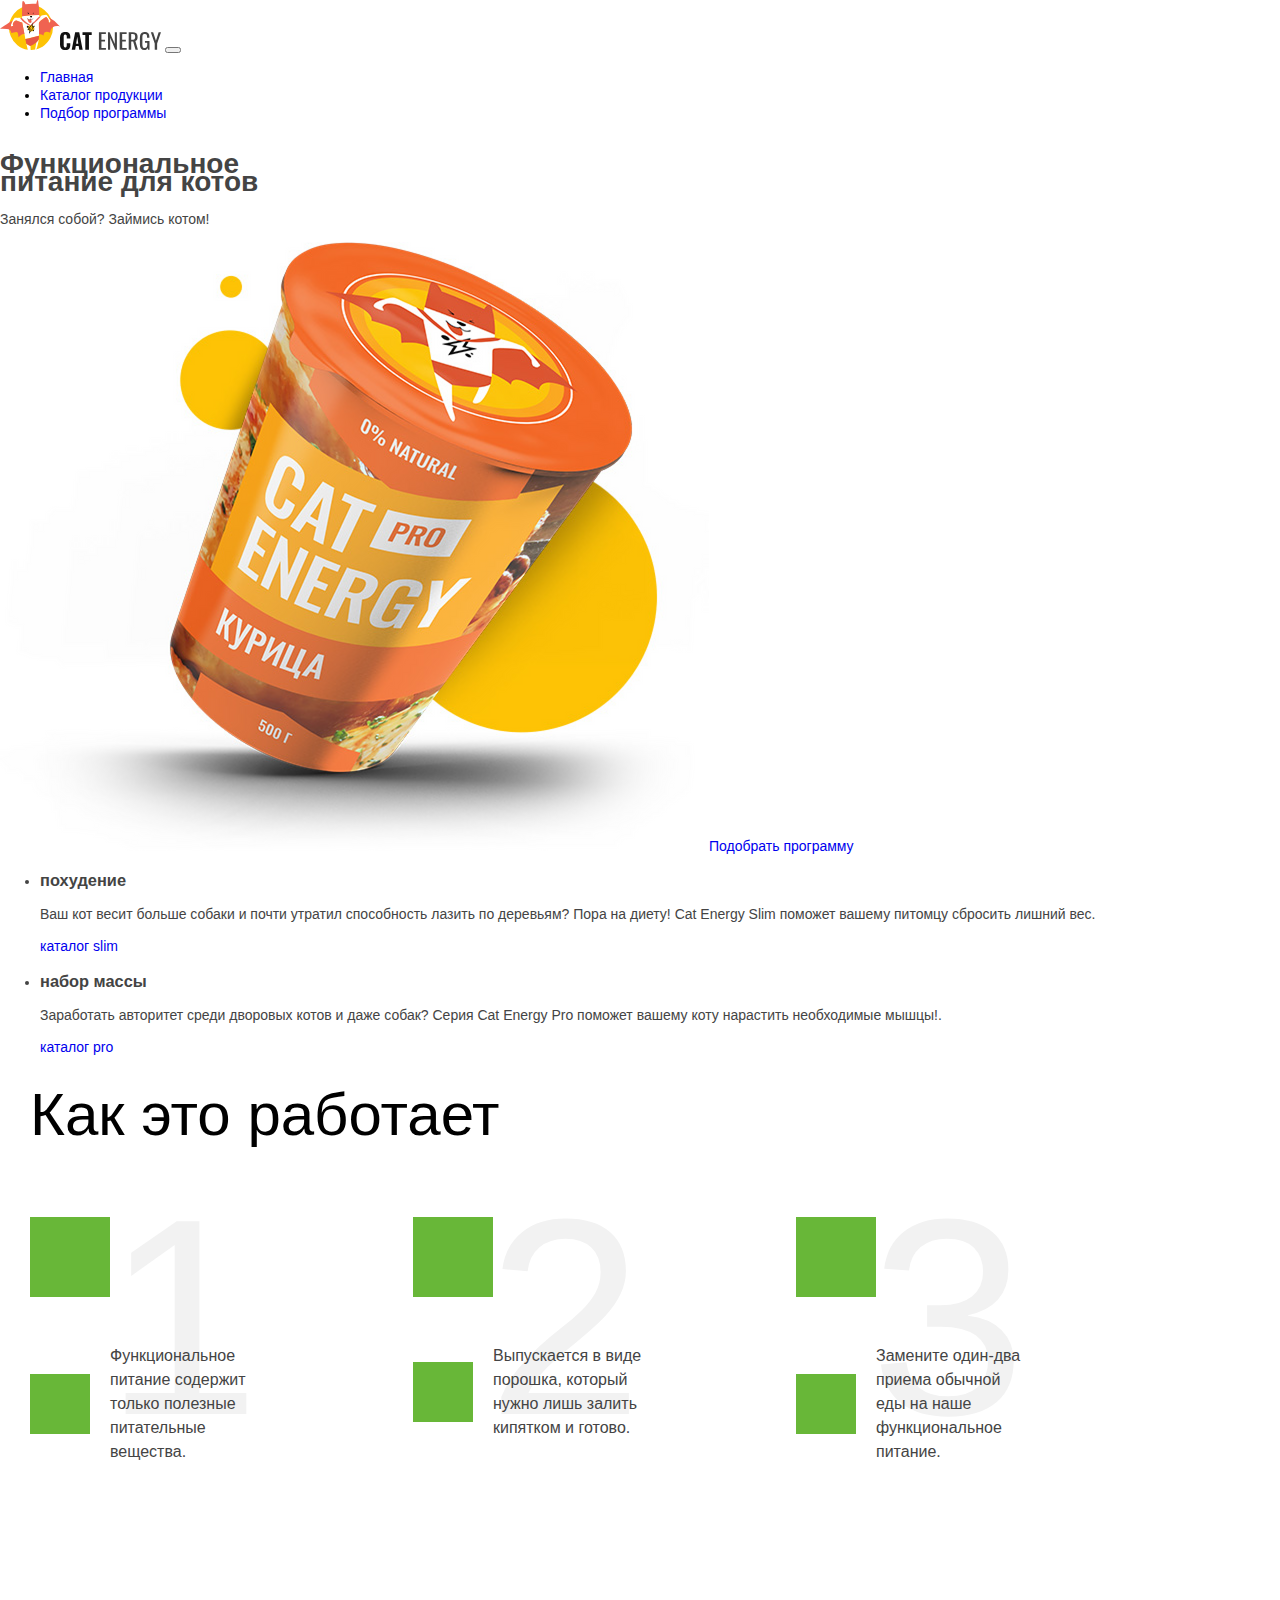
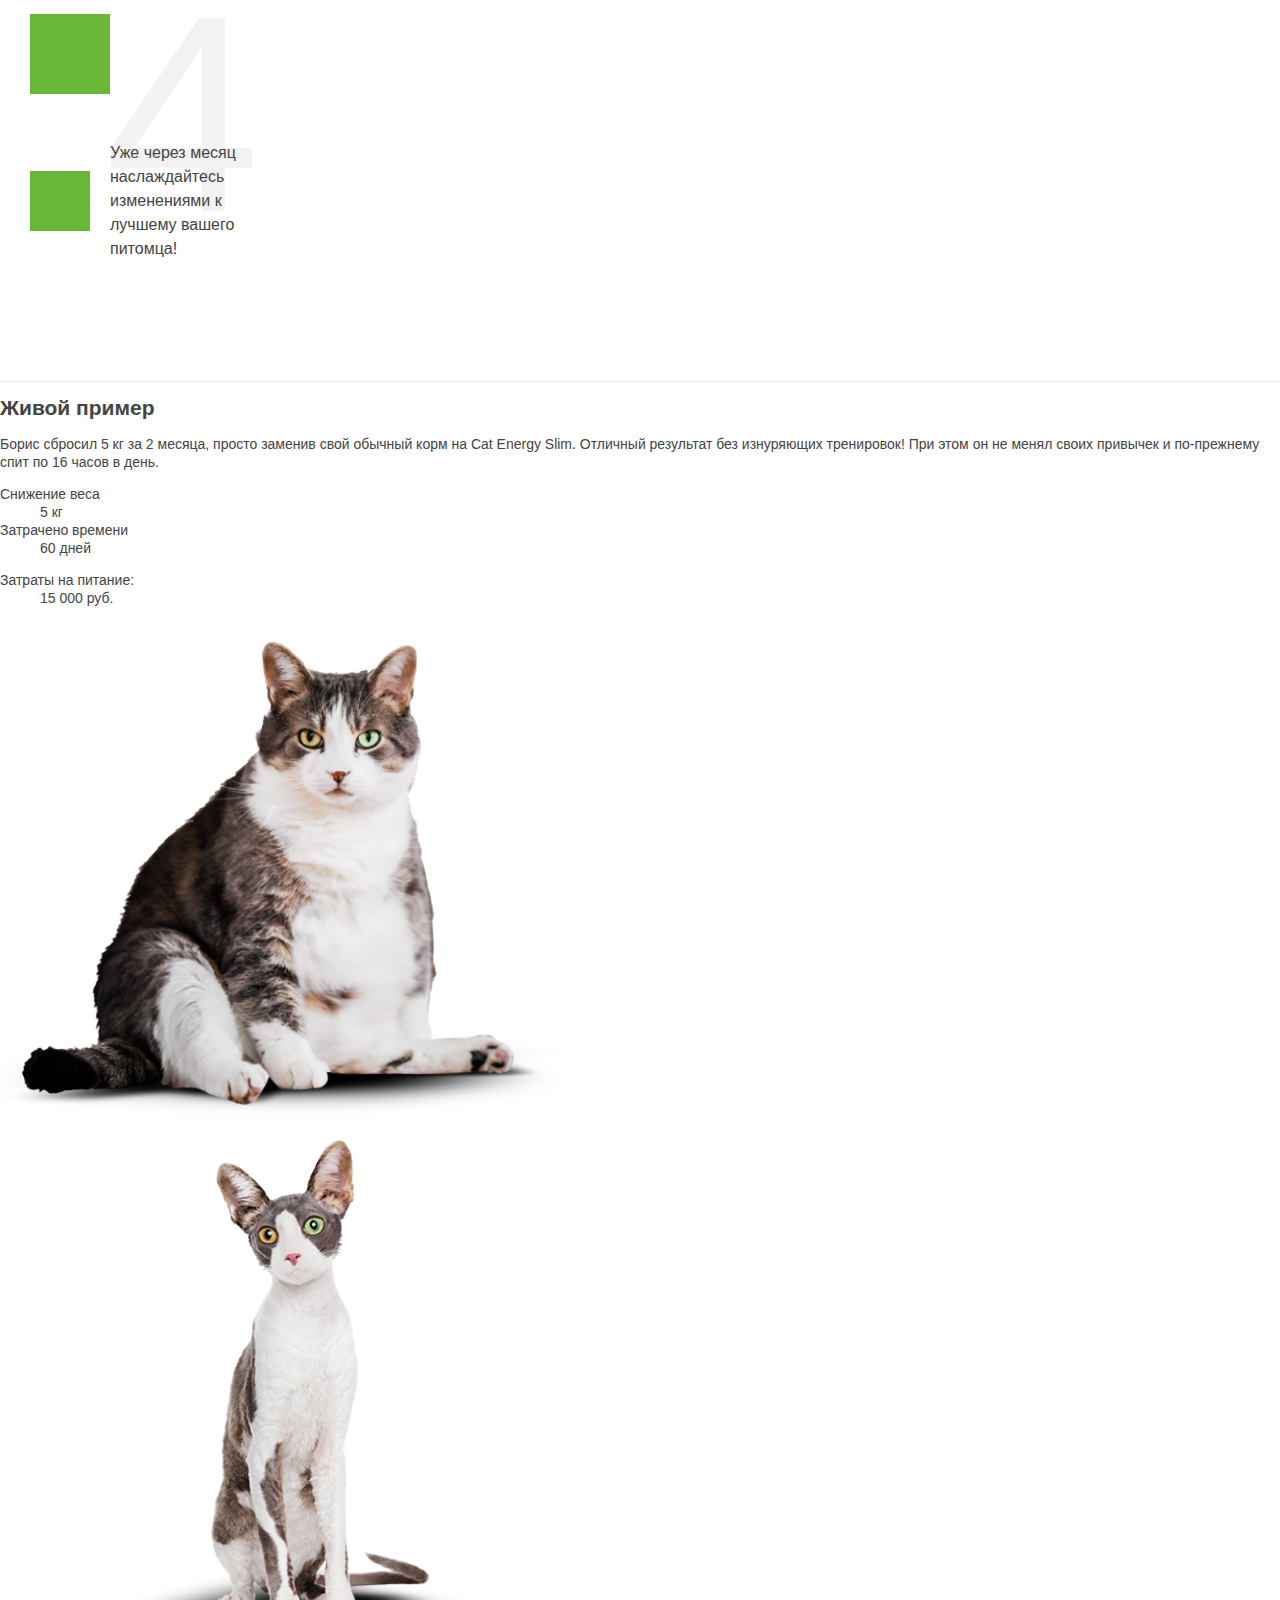
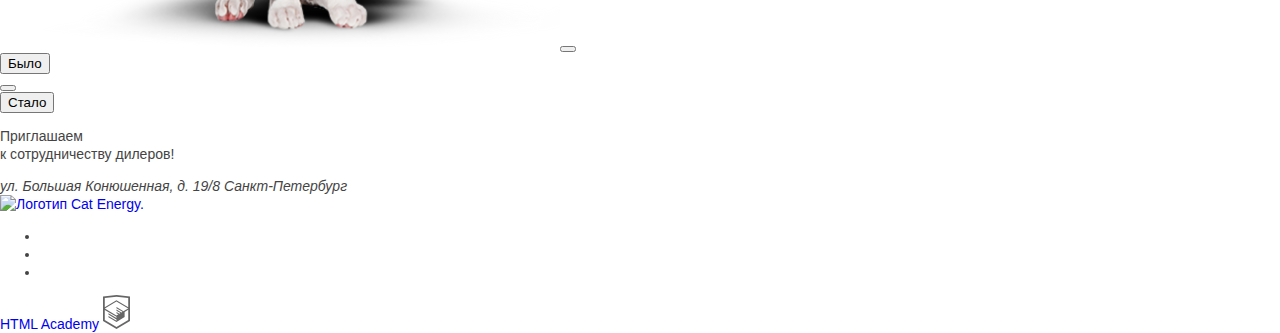
==== index.html @ af5ab3ab "Deploying to gh-pages from @ MariaGuzenko/2223581-cat-energy-31@4fdfd721f5e379ff3200e5418b7ecfb5a094" ====
<!DOCTYPE html><html class="page" lang="ru"><head><meta charset="UTF-8"><title>Кэт Энерджи</title><meta name="viewport" content="width=device-width,initial-scale=1"><link rel="stylesheet" href="styles/styles.css"><link rel="icon" href="favicon.ico"><link rel="icon" type="image/png" sizes="16x16" href="favicons/favicon-16x16.png"><link rel="icon" type="image/png" sizes="32x32" href="favicons/favicon-32x32.png"><link rel="icon" type="image/svg+xml" href="favicons/16.svg"><link rel="icon" type="image/svg+xml" href="favicons/32.svg"><link rel="apple-touch-icon" type="image/png" sizes="180x180" href="favicons/apple-icon-180x180.png"><link rel="manifest" href="manifest.webmanifest"><script src="scripts/index.js" defer="defer"></script></head><body class="page__body"><header class="page__header page__header--index main-header"><div class="main-header__container"><a class="main-header__logo logo" href="index.html"><picture><source type="image/svg+xml" media="(min-width: 1440px)" srcset="images/logo-desktop.svg" width="70" height="59"><source type="image/svg+xml" media="(min-width: 768px)" srcset="images/logo-tablet.svg" width="60" height="50"><img class="logo__image" src="images/logo-mobile.svg" width="33" height="38" alt="Логотип интернет-магазина Cat Energy."></picture><img class="logo__text" src="images/logo-text.svg" width="101" height="18" alt="Текст логотипа Cat Energy."> </a><button class="main-header__nav-toggle" type="button"><span class="visually-hidden">Открыть меню</span></button></div><nav class="main-header__nav main-nav"><ul class="main-nav__list site-list"><li class="site-list__item"><a class="site-list__link site-list__link--current" href="index.html">Главная</a></li><li class="site-list__item"><a class="site-list__link" href="catalog.html">Каталог продукции</a></li><li class="site-list__item"><a class="site-list__link" href="#">Подбор программы</a></li></ul></nav></header><main class="main-container"><section class="main-container__wrapper hero"><h1 class="hero__title">Функциональное<br>питание для котов</h1><p class="hero__slogan">Занялся собой? Займись котом!</p><picture><source type="image/png" media="(min-width: 1440px)" srcset="images/index-can-dekstop@1x.png, index-can-dekstop@2x.png 2x" width="552" height="499"><source type="image/png" media="(min-width: 768px)" srcset="images/index-can-tablet@1x.png, index-can-tablet@2x.png 2x" width="709" height="609"><img class="hero__image" src="images/index-can-mobile@1x.png" srcset="images/index-can-mobile@2x.png 2x" width="280" height="270" alt="Питание для котов."></picture><a class="hero__link button" href="#">Подобрать программу</a></section><section class="main-container__wrapper feed-program"><h2 class="visually-hidden">Польза различных видов питания Cat Energy для вашего кота</h2><ul class="feed-program__list"><li class="feed-program__item feed-program__item--slim"><h3 class="feed-program__title">похудение</h3><p class="feed-program__description">Ваш кот весит больше собаки и почти утратил способность лазить по деревьям? Пора на диету! Cat Energy Slim поможет вашему питомцу сбросить лишний вес.</p><a class="feed-program__link" href="#">каталог slim</a></li><li class="feed-program__item feed-program__item--pro"><h3 class="feed-program__title">набор массы</h3><p class="feed-program__description">Заработать авторитет среди дворовых котов и даже собак? Серия Cat Energy Pro поможет вашему коту нарастить необходимые мышцы!.</p><a class="feed-program__link" href="#">каталог pro</a></li></ul></section><section class="main-container__wrapper advantage"><h2 class="advantage__title">Как это работает</h2><ul class="advantage__list"><li class="advantage__item advantage__item--first"><p class="advantage__description">Функциональное питание содержит только полезные питательные вещества.</p></li><li class="advantage__item advantage__item--second"><p class="advantage__description">Выпускается в виде порошка, который нужно лишь залить кипятком и готово.</p></li><li class="advantage__item advantage__item--third"><p class="advantage__description">Замените один-два приема обычной еды на наше функциональное питание.</p></li><li class="advantage__item advantage__item--fourth"><p class="advantage__description">Уже через месяц наслаждайтесь изменениями к лучшему вашего питомца!</p></li></ul></section><section class="main-container__wrapper example"><div class="example__wrapper"><h2 class="example__title">Живой пример</h2><p class="example__history">Борис сбросил 5 кг за 2 месяца, просто заменив свой обычный корм на Cat Energy Slim. Отличный результат без изнуряющих тренировок! При этом он не менял своих привычек и по-прежнему спит по 16 часов в день.</p><div class="example__results-wrapper"><dl class="example__list result"><div class="result__item"><dt class="result__term">Снижение веса</dt><dd class="result__definition">5 кг</dd></div><div class="result__item"><dt class="result__term">Затрачено времени</dt><dd class="result__definition">60 дней</dd></div></dl><dl class="example__price price"><dt class="price__term">Затраты на питание:&nbsp;</dt><dd class="price__definition">15 000 руб.</dd></dl></div></div><div class="example__slider slider-compare"><div class="slider-compare__base"><picture><source type="image/png" media="(min-width: 768px)" srcset="images/cat_fat-tablet@1x.png, images/cat_fat-tablet@2x.png 2x" width="560" height="512"><img class="slider__image slider__image--before" src="images/cat_fat-mobile@1x.png" srcset="images/cat_fat-mobile@2x.png 2x" width="280" height="256" alt="Живой пример: до"></picture></div><div class="slider-compare__resize"><picture><source type="image/png" media="(min-width: 768px)" srcset="images/cat_slim-tablet@1x.png, images/cat_slim-tablet@2x.png 2x" width="560" height="512"><img class="slider__image slider__image--after" src="images/cat_slim-mobile@1x.png" srcset="images/cat_slim-mobile@2x.png 2x" width="280" height="256" alt="Живой пример: после"></picture><button class="slider-compare__button" type="button"><span class="visually-hidden">Сдвинуть ползунок</span></button></div></div></section><div class="slider__controls"><button class="slider__button" type="button"><span class="slider__button-text">Было</span></button><div class="slider__range"><button class="slider__thumb" type="button"><span class="visually-hidden">Сравнить</span></button></div><button class="slider__button" type="button"><span class="slider__button-text">Стало</span></button></div><section class="main-container__wrapper location"><div class="location__wrapper"><h2 class="visually-hidden">Контакты</h2><p class="location__slogan">Приглашаем<br>к сотрудничеству дилеров!</p><address class="location__address"><span>ул. Большая Конюшенная, д.&nbsp;19/8</span> <span>Санкт-Петербург</span></address></div><div class="location__map"><script async src="https://api-maps.yandex.ru/services/constructor/1.0/js/?um=constructor%3A7c43bc2c25efdfe66f1bb359fb5bb00ebb4dce7a250d7c457fa75ada56500326&amp;width=100%25&amp;height=100%&amp;lang=ru_RU&amp;scroll=true"></script></div></section></main><footer class="page-footer main-footer"><a class="main-footer__logo logo" href="index.html"><img class="main-footer__logo-text logo__text" src="/source/images/logo-text.svg" width="128" height="24" alt="Логотип Cat Energy."></a><h2 class="visually-hidden">Ссылки на соцсети и сайт разработчика.</h2><ul class="main-footer__social social"><li class="social__item"><a class="social__link social__link--vkontakte" href="https://vk.com/htmlacademy"><span class="visually-hidden">Мы в Вконтакте</span></a></li><li class="social__item"><a class="social__link social__link--youtube" href="https://www.youtube.com/user/htmlacademyru"><span class="visually-hidden">Мы в Ютубе</span></a></li><li class="social__item"><a class="social__link social__link--telegram" href="https://t.me/htmlacademy"><span class="visually-hidden">Мы в Телеграме</span></a></li></ul><a class="main-footer__copyright copyright" href="https://htmlacademy.ru/intensive/adaptive"><span class="copyright__text">HTML Academy</span> <img class="copyright__logo" src="images/logo-html-academy.svg" width="27" height="34" alt="Логотип HTML Academy"></a></footer></body></html>
---- styles/styles.css ----
@font-face{font-family:Lato;font-weight:400;font-style:normal;src:url(styles/fonts/Lato/Lato-Regular.woff2)format("woff2"),url(styles/fonts/Lato/Lato-Regular.woff)format("woff");font-display:swap}@font-face{font-family:Oswald;font-weight:400;font-style:normal;src:url(styles/fonts/Oswald/Oswald-Regular.woff2)format("woff2"),url(styles/fonts/Oswald/Oswald-Regular.woff)format("woff");font-display:swap}*,:after,:before{box-sizing:border-box}.visually-hidden{white-space:nowrap;-webkit-clip-path:inset(100%);clip-path:inset(100%);clip:rect(0 0 0 0);border:0;width:1px;height:1px;margin:-1px;padding:0;position:absolute;overflow:hidden}body{margin:0}img{object-fit:contain;max-width:100%;height:auto}a{text-decoration:none}.button,body{font-family:Lato,Arial,sans-serif}.page__body{font-family:Lato,Arial,sans-serif;font-size:14px;font-weight:400;line-height:18px;font-style:none;color:#444;background-color:#fff;flex-direction:column;min-height:100vh;margin:0;display:flex}.page__header{color:#000;min-width:320px}.page-footer{min-width:320px}@media (width>=1440px){.page-header__container{z-index:1;color:#fff;background-color:#0000;width:100%;position:absolute;top:0;left:50%;transform:translate(-50%)}}.advantage{padding:10px 20px 49px}.advantage__title{font-family:Oswald,Arial,sans-serif;font-size:36px;font-weight:400;line-height:40px;font-style:none;color:#000;margin-top:0;margin-bottom:40px}.advantage__list{flex-direction:column;gap:20px;margin:0;padding:0;list-style-type:none;display:flex}.advantage__item{align-items:center;gap:20px;display:flex}.advantage__item:before{content:"";background-color:#68b738;background-position:50%;background-repeat:no-repeat;flex-shrink:0;width:60px;height:60px;display:block}.advantage__description{align-items:center;gap:20px;display:flex}.advantage__description:before{content:"";background-color:#68b738;background-position:50%;background-repeat:no-repeat;flex-shrink:0;width:60px;height:60px;display:block}.advantage__item--first:before{background-image:url(../icons/stack.svg1);background-size:30px 32px}.advantage__item--second:before{background-image:url(../icons/stack.svg2);background-size:26px 29px}.advantage__item--third:before{background-image:url(../icons/stack.svg3);background-size:25px 30px}.advantage__item--fourth:before{background-image:url(../icons/stack.svg4);background-size:27px 31px}@media (width>=768px){.advantage{border-bottom:1px solid #e6e6e6;padding:15px 30px 47px;font-size:16px;line-height:24px}.advantage__title{margin-bottom:32px;font-size:60px;line-height:60px}.advantage__list{counter-reset:item-counter;flex-flow:wrap;gap:37px 153px;display:flex}.advantage__item{flex-direction:column;align-items:flex-start;gap:31px;max-width:230px;padding:40px 0 57px;position:relative}.advantage__item:before{width:80px;height:80px}.advantage__item:after{z-index:-1;content:counter(item-counter);counter-increment:item-counter;font-family:Oswald,Arial,sans-serif;font-size:280px;font-weight:400;line-height:280px;font-style:none;color:#f2f2f2;position:absolute;top:0;right:0}}@media (width>=1440px){.advantage{border-bottom:none;padding:31px 110px}.advantage__list{justify-content:space-between;gap:94px}}.subscribe{font-family:Lato,Arial,sans-serif}
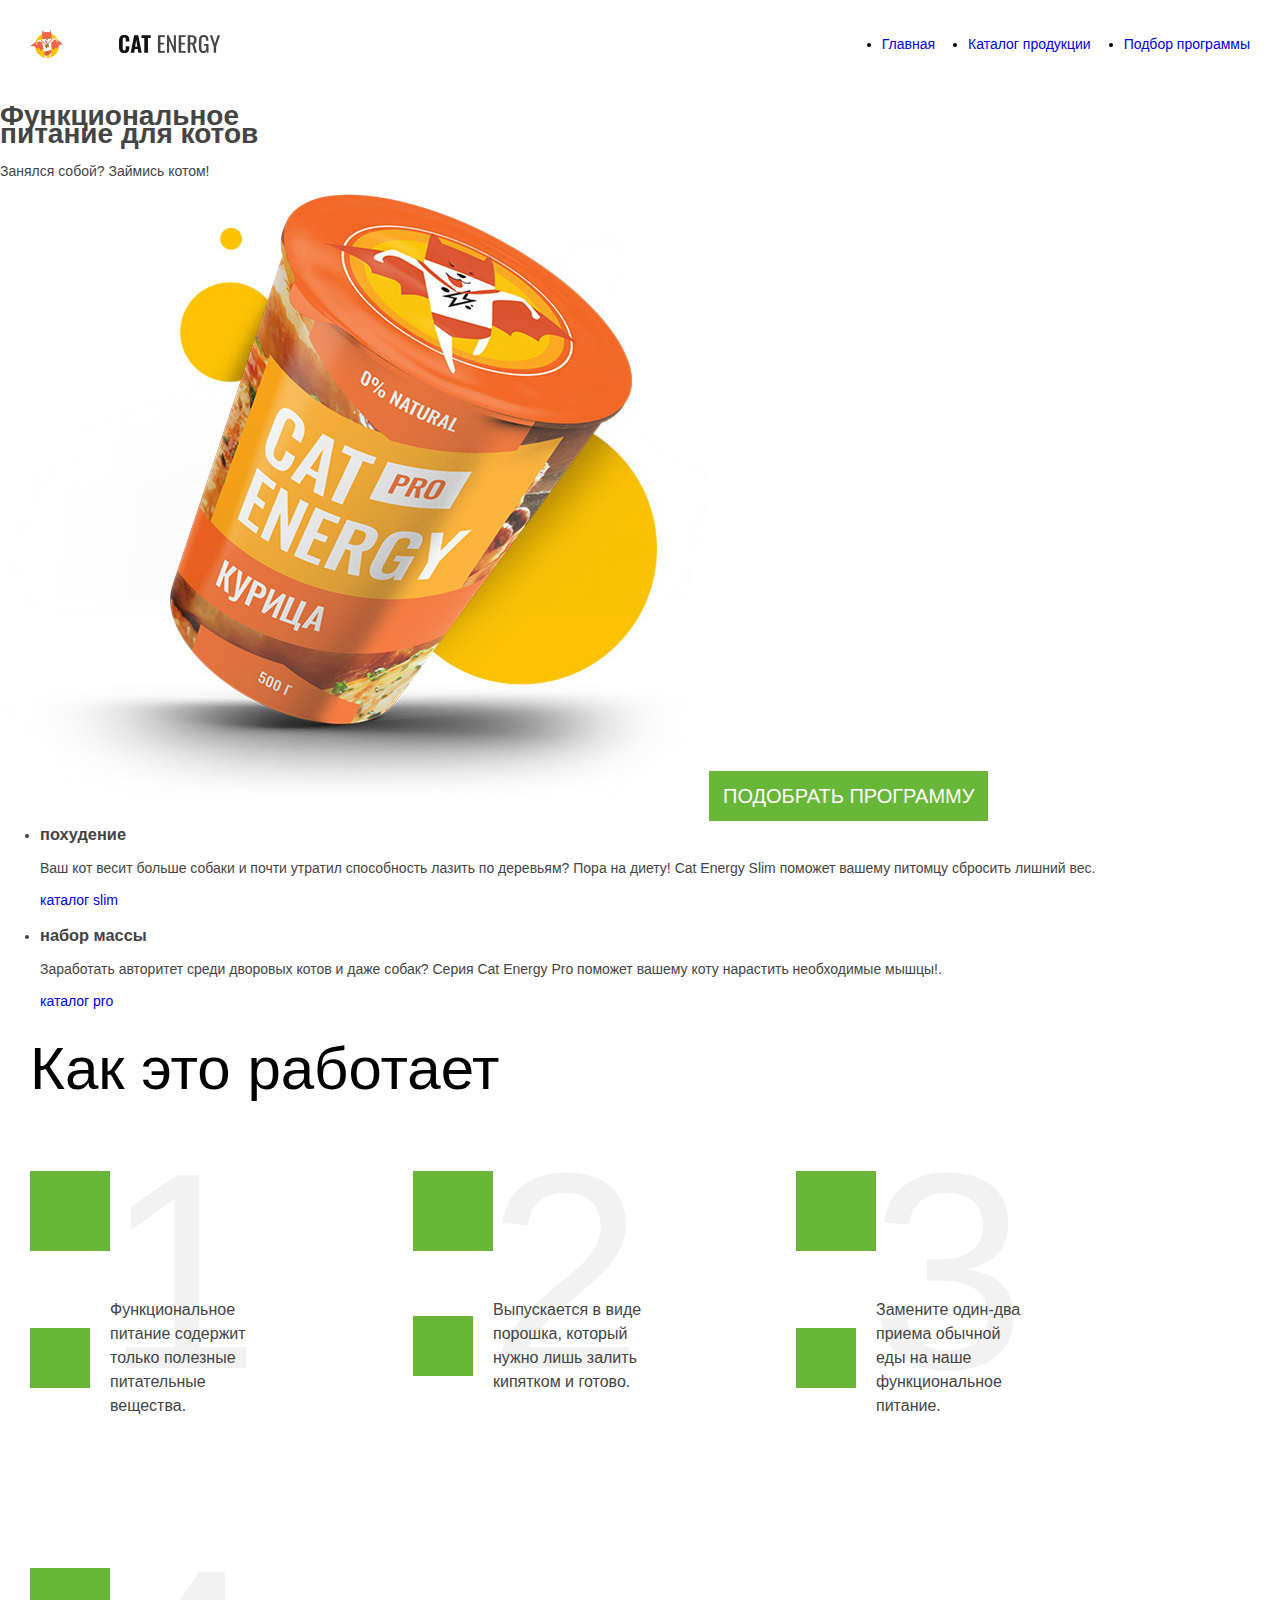
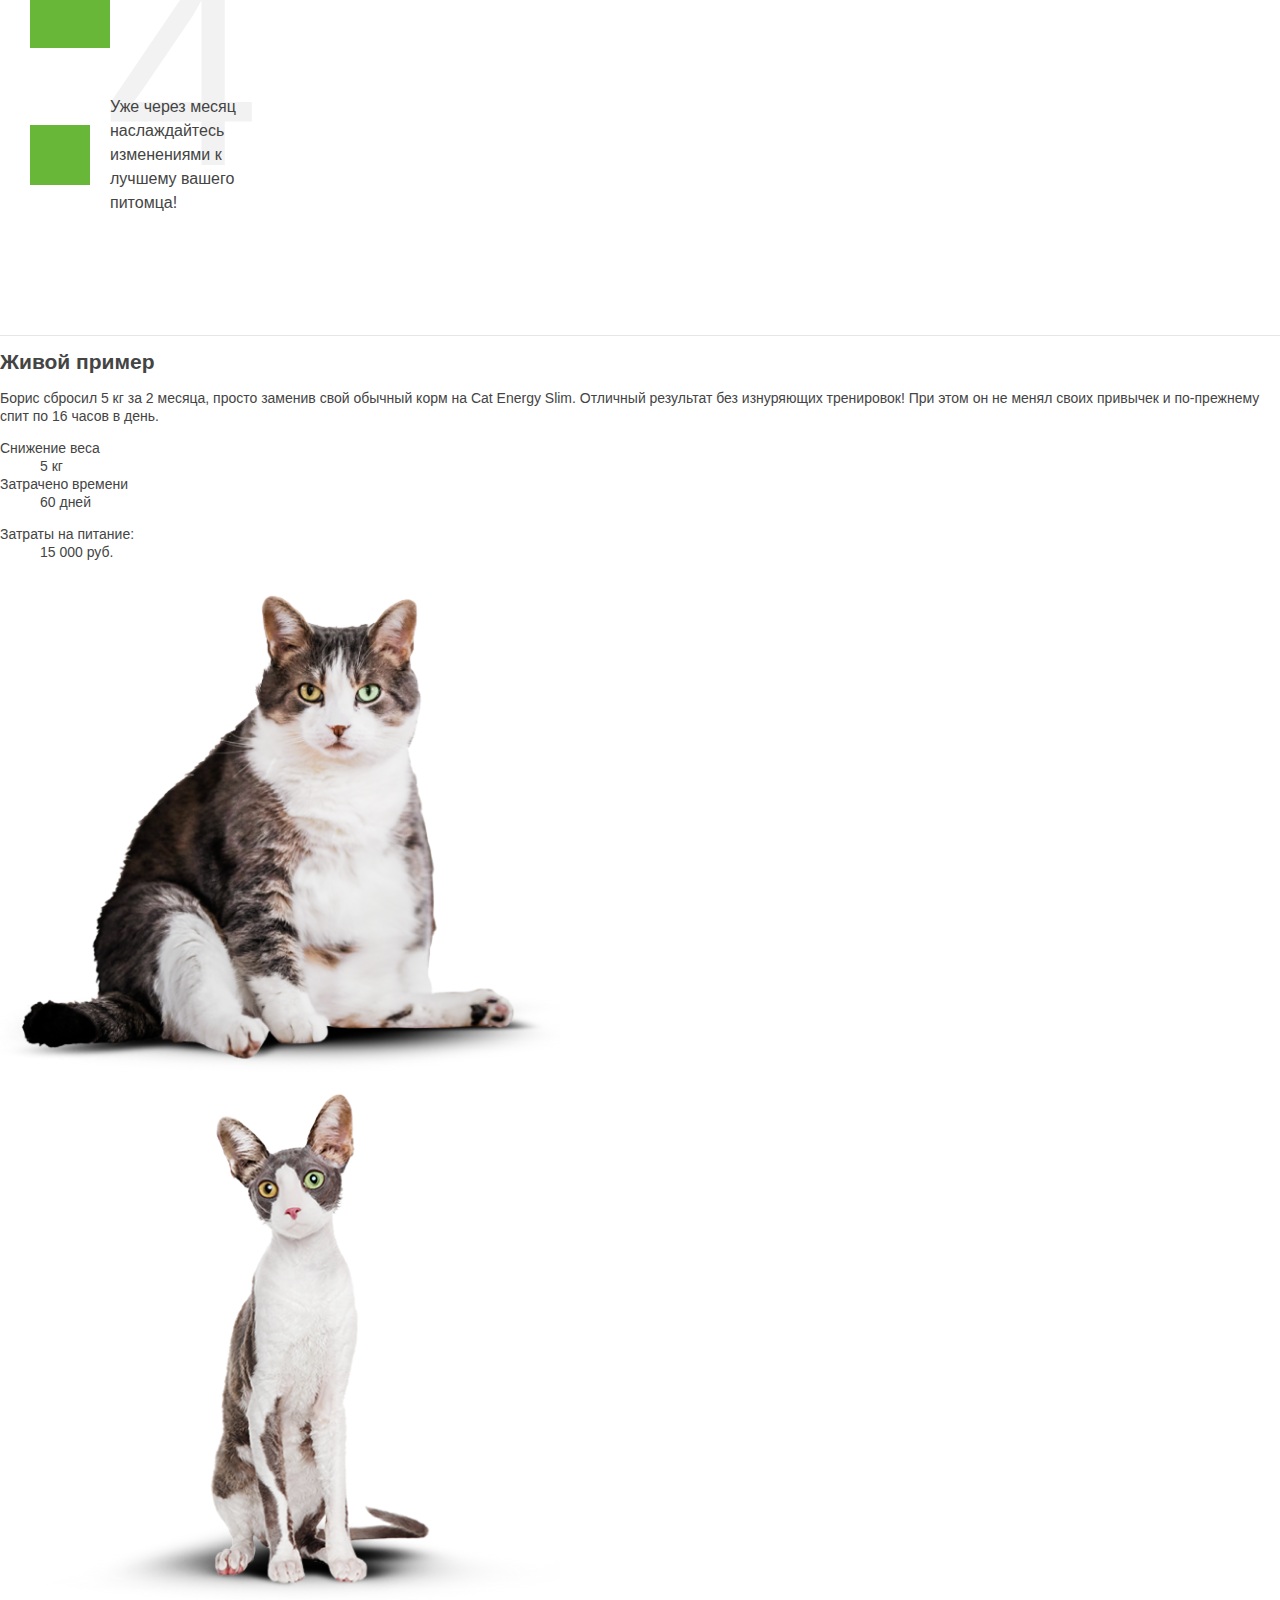
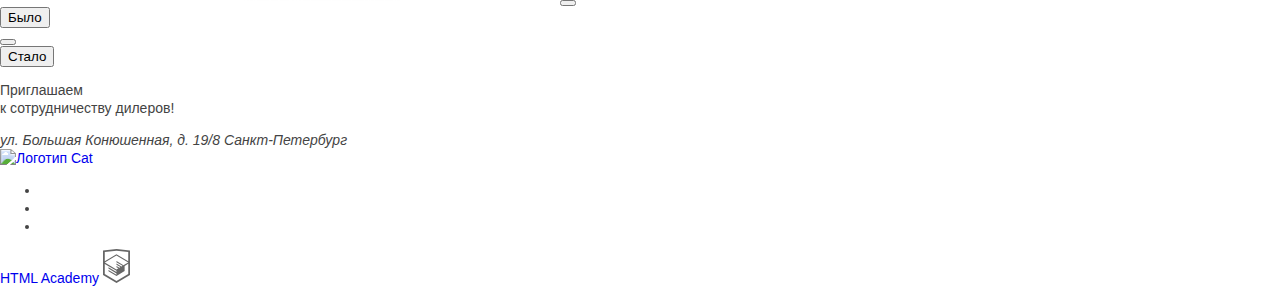
==== commit 95219a9a: "Deploying to gh-pages from @ MariaGuzenko/2223581-cat-energy-31@cc367f138c163eaac5b2b3c7ce1987c49b40" ====
--- a/index.html
+++ b/index.html
@@ -1 +1 @@
-<!DOCTYPE html><html class="page" lang="ru"><head><meta charset="UTF-8"><title>Кэт Энерджи</title><meta name="viewport" content="width=device-width,initial-scale=1"><link rel="stylesheet" href="styles/styles.css"><link rel="icon" href="favicon.ico"><link rel="icon" type="image/png" sizes="16x16" href="favicons/favicon-16x16.png"><link rel="icon" type="image/png" sizes="32x32" href="favicons/favicon-32x32.png"><link rel="icon" type="image/svg+xml" href="favicons/16.svg"><link rel="icon" type="image/svg+xml" href="favicons/32.svg"><link rel="apple-touch-icon" type="image/png" sizes="180x180" href="favicons/apple-icon-180x180.png"><link rel="manifest" href="manifest.webmanifest"><script src="scripts/index.js" defer="defer"></script></head><body class="page__body"><header class="page__header page__header--index main-header"><div class="main-header__container"><a class="main-header__logo logo" href="index.html"><picture><source type="image/svg+xml" media="(min-width: 1440px)" srcset="images/logo-desktop.svg" width="70" height="59"><source type="image/svg+xml" media="(min-width: 768px)" srcset="images/logo-tablet.svg" width="60" height="50"><img class="logo__image" src="images/logo-mobile.svg" width="33" height="38" alt="Логотип интернет-магазина Cat Energy."></picture><img class="logo__text" src="images/logo-text.svg" width="101" height="18" alt="Текст логотипа Cat Energy."> </a><button class="main-header__nav-toggle" type="button"><span class="visually-hidden">Открыть меню</span></button></div><nav class="main-header__nav main-nav"><ul class="main-nav__list site-list"><li class="site-list__item"><a class="site-list__link site-list__link--current" href="index.html">Главная</a></li><li class="site-list__item"><a class="site-list__link" href="catalog.html">Каталог продукции</a></li><li class="site-list__item"><a class="site-list__link" href="#">Подбор программы</a></li></ul></nav></header><main class="main-container"><section class="main-container__wrapper hero"><h1 class="hero__title">Функциональное<br>питание для котов</h1><p class="hero__slogan">Занялся собой? Займись котом!</p><picture><source type="image/png" media="(min-width: 1440px)" srcset="images/index-can-dekstop@1x.png, index-can-dekstop@2x.png 2x" width="552" height="499"><source type="image/png" media="(min-width: 768px)" srcset="images/index-can-tablet@1x.png, index-can-tablet@2x.png 2x" width="709" height="609"><img class="hero__image" src="images/index-can-mobile@1x.png" srcset="images/index-can-mobile@2x.png 2x" width="280" height="270" alt="Питание для котов."></picture><a class="hero__link button" href="#">Подобрать программу</a></section><section class="main-container__wrapper feed-program"><h2 class="visually-hidden">Польза различных видов питания Cat Energy для вашего кота</h2><ul class="feed-program__list"><li class="feed-program__item feed-program__item--slim"><h3 class="feed-program__title">похудение</h3><p class="feed-program__description">Ваш кот весит больше собаки и почти утратил способность лазить по деревьям? Пора на диету! Cat Energy Slim поможет вашему питомцу сбросить лишний вес.</p><a class="feed-program__link" href="#">каталог slim</a></li><li class="feed-program__item feed-program__item--pro"><h3 class="feed-program__title">набор массы</h3><p class="feed-program__description">Заработать авторитет среди дворовых котов и даже собак? Серия Cat Energy Pro поможет вашему коту нарастить необходимые мышцы!.</p><a class="feed-program__link" href="#">каталог pro</a></li></ul></section><section class="main-container__wrapper advantage"><h2 class="advantage__title">Как это работает</h2><ul class="advantage__list"><li class="advantage__item advantage__item--first"><p class="advantage__description">Функциональное питание содержит только полезные питательные вещества.</p></li><li class="advantage__item advantage__item--second"><p class="advantage__description">Выпускается в виде порошка, который нужно лишь залить кипятком и готово.</p></li><li class="advantage__item advantage__item--third"><p class="advantage__description">Замените один-два приема обычной еды на наше функциональное питание.</p></li><li class="advantage__item advantage__item--fourth"><p class="advantage__description">Уже через месяц наслаждайтесь изменениями к лучшему вашего питомца!</p></li></ul></section><section class="main-container__wrapper example"><div class="example__wrapper"><h2 class="example__title">Живой пример</h2><p class="example__history">Борис сбросил 5 кг за 2 месяца, просто заменив свой обычный корм на Cat Energy Slim. Отличный результат без изнуряющих тренировок! При этом он не менял своих привычек и по-прежнему спит по 16 часов в день.</p><div class="example__results-wrapper"><dl class="example__list result"><div class="result__item"><dt class="result__term">Снижение веса</dt><dd class="result__definition">5 кг</dd></div><div class="result__item"><dt class="result__term">Затрачено времени</dt><dd class="result__definition">60 дней</dd></div></dl><dl class="example__price price"><dt class="price__term">Затраты на питание:&nbsp;</dt><dd class="price__definition">15 000 руб.</dd></dl></div></div><div class="example__slider slider-compare"><div class="slider-compare__base"><picture><source type="image/png" media="(min-width: 768px)" srcset="images/cat_fat-tablet@1x.png, images/cat_fat-tablet@2x.png 2x" width="560" height="512"><img class="slider__image slider__image--before" src="images/cat_fat-mobile@1x.png" srcset="images/cat_fat-mobile@2x.png 2x" width="280" height="256" alt="Живой пример: до"></picture></div><div class="slider-compare__resize"><picture><source type="image/png" media="(min-width: 768px)" srcset="images/cat_slim-tablet@1x.png, images/cat_slim-tablet@2x.png 2x" width="560" height="512"><img class="slider__image slider__image--after" src="images/cat_slim-mobile@1x.png" srcset="images/cat_slim-mobile@2x.png 2x" width="280" height="256" alt="Живой пример: после"></picture><button class="slider-compare__button" type="button"><span class="visually-hidden">Сдвинуть ползунок</span></button></div></div></section><div class="slider__controls"><button class="slider__button" type="button"><span class="slider__button-text">Было</span></button><div class="slider__range"><button class="slider__thumb" type="button"><span class="visually-hidden">Сравнить</span></button></div><button class="slider__button" type="button"><span class="slider__button-text">Стало</span></button></div><section class="main-container__wrapper location"><div class="location__wrapper"><h2 class="visually-hidden">Контакты</h2><p class="location__slogan">Приглашаем<br>к сотрудничеству дилеров!</p><address class="location__address"><span>ул. Большая Конюшенная, д.&nbsp;19/8</span> <span>Санкт-Петербург</span></address></div><div class="location__map"><script async src="https://api-maps.yandex.ru/services/constructor/1.0/js/?um=constructor%3A7c43bc2c25efdfe66f1bb359fb5bb00ebb4dce7a250d7c457fa75ada56500326&amp;width=100%25&amp;height=100%&amp;lang=ru_RU&amp;scroll=true"></script></div></section></main><footer class="page-footer main-footer"><a class="main-footer__logo logo" href="index.html"><img class="main-footer__logo-text logo__text" src="/source/images/logo-text.svg" width="128" height="24" alt="Логотип Cat Energy."></a><h2 class="visually-hidden">Ссылки на соцсети и сайт разработчика.</h2><ul class="main-footer__social social"><li class="social__item"><a class="social__link social__link--vkontakte" href="https://vk.com/htmlacademy"><span class="visually-hidden">Мы в Вконтакте</span></a></li><li class="social__item"><a class="social__link social__link--youtube" href="https://www.youtube.com/user/htmlacademyru"><span class="visually-hidden">Мы в Ютубе</span></a></li><li class="social__item"><a class="social__link social__link--telegram" href="https://t.me/htmlacademy"><span class="visually-hidden">Мы в Телеграме</span></a></li></ul><a class="main-footer__copyright copyright" href="https://htmlacademy.ru/intensive/adaptive"><span class="copyright__text">HTML Academy</span> <img class="copyright__logo" src="images/logo-html-academy.svg" width="27" height="34" alt="Логотип HTML Academy"></a></footer></body></html>+<!DOCTYPE html><html class="page" lang="ru"><head><meta charset="UTF-8"><title>Кэт Энерджи</title><meta name="viewport" content="width=device-width,initial-scale=1"><link rel="stylesheet" href="styles/styles.css"><link rel="icon" href="favicon.ico"><link rel="icon" type="image/png" sizes="16x16" href="favicons/favicon-16x16.png"><link rel="icon" type="image/png" sizes="32x32" href="favicons/favicon-32x32.png"><link rel="icon" type="image/svg+xml" href="favicons/16.svg"><link rel="icon" type="image/svg+xml" href="favicons/32.svg"><link rel="apple-touch-icon" type="image/png" sizes="180x180" href="favicons/apple-icon-180x180.png"><link rel="manifest" href="manifest.webmanifest"><script src="scripts/index.js" defer="defer"></script></head><body class="page__body"><header class="page__header page__header--index main-header"><div class="main-header__container"><a class="main-header__logo logo" href="index.html"><picture><source type="image/svg+xml" media="(min-width: 1440px)" srcset="images/logo-desktop.svg" width="70" height="59"><source type="image/svg+xml" media="(min-width: 768px)" srcset="images/logo-tablet.svg" width="60" height="50"><img class="logo__image" src="images/logo-mobile.svg" width="33" height="38" alt="Логотип интернет-магазина Cat Energy."></picture><img class="logo__text" src="images/logo-text.svg" width="101" height="18" alt="Текст логотипа Cat Energy."> </a><button class="main-header__nav-toggle" type="button"><span class="visually-hidden">Открыть меню</span></button></div><nav class="main-header__nav main-nav"><ul class="main-nav__list site-list"><li class="site-list__item"><a class="site-list__link site-list__link--current" href="index.html">Главная</a></li><li class="site-list__item"><a class="site-list__link" href="catalog.html">Каталог продукции</a></li><li class="site-list__item"><a class="site-list__link" href="index.html">Подбор программы</a></li></ul></nav></header><main class="main-container"><section class="main-container__wrapper hero"><h1 class="hero__title">Функциональное<br>питание для котов</h1><p class="hero__slogan">Занялся собой? Займись котом!</p><picture><source type="image/png" media="(min-width: 1440px)" srcset="images/index-can-dekstop@1x.png, index-can-dekstop@2x.png 2x" width="552" height="499"><source type="image/png" media="(min-width: 768px)" srcset="images/index-can-tablet@1x.png, index-can-tablet@2x.png 2x" width="709" height="609"><img class="hero__image" src="images/index-can-mobile@1x.png" srcset="images/index-can-mobile@2x.png 2x" width="280" height="270" alt="Питание для котов."></picture><a class="hero__link button" href="#">Подобрать программу</a></section><section class="main-container__wrapper feed-program"><h2 class="visually-hidden">Польза различных видов питания Cat Energy для вашего кота</h2><ul class="feed-program__list"><li class="feed-program__item feed-program__item--slim"><h3 class="feed-program__title">похудение</h3><p class="feed-program__description">Ваш кот весит больше собаки и почти утратил способность лазить по деревьям? Пора на диету! Cat Energy Slim поможет вашему питомцу сбросить лишний вес.</p><a class="feed-program__link" href="#">каталог slim</a></li><li class="feed-program__item feed-program__item--pro"><h3 class="feed-program__title">набор массы</h3><p class="feed-program__description">Заработать авторитет среди дворовых котов и даже собак? Серия Cat Energy Pro поможет вашему коту нарастить необходимые мышцы!.</p><a class="feed-program__link" href="#">каталог pro</a></li></ul></section><section class="main-container__wrapper advantage"><h2 class="advantage__title">Как это работает</h2><ul class="advantage__list"><li class="advantage__item advantage__item--first"><p class="advantage__description">Функциональное питание содержит только полезные питательные вещества.</p></li><li class="advantage__item advantage__item--second"><p class="advantage__description">Выпускается в виде порошка, который нужно лишь залить кипятком и готово.</p></li><li class="advantage__item advantage__item--third"><p class="advantage__description">Замените один-два приема обычной еды на наше функциональное питание.</p></li><li class="advantage__item advantage__item--fourth"><p class="advantage__description">Уже через месяц наслаждайтесь изменениями к лучшему вашего питомца!</p></li></ul></section><section class="main-container__wrapper example"><div class="example__wrapper"><h2 class="example__title">Живой пример</h2><p class="example__history">Борис сбросил 5 кг за 2 месяца, просто заменив свой обычный корм на Cat Energy Slim. Отличный результат без изнуряющих тренировок! При этом он не менял своих привычек и по-прежнему спит по 16 часов в день.</p><div class="example__results-wrapper"><dl class="example__list result"><div class="result__item"><dt class="result__term">Снижение веса</dt><dd class="result__definition">5 кг</dd></div><div class="result__item"><dt class="result__term">Затрачено времени</dt><dd class="result__definition">60 дней</dd></div></dl><dl class="example__price price"><dt class="price__term">Затраты на питание:&nbsp;</dt><dd class="price__definition">15 000 руб.</dd></dl></div></div><div class="example__slider slider-compare"><div class="slider-compare__base"><picture><source type="image/png" media="(min-width: 768px)" srcset="images/cat_fat-tablet@1x.png, images/cat_fat-tablet@2x.png 2x" width="560" height="512"><img class="slider__image slider__image--before" src="images/cat_fat-mobile@1x.png" srcset="images/cat_fat-mobile@2x.png 2x" width="280" height="256" alt="Живой пример: до"></picture></div><div class="slider-compare__resize"><picture><source type="image/png" media="(min-width: 768px)" srcset="images/cat_slim-tablet@1x.png, images/cat_slim-tablet@2x.png 2x" width="560" height="512"><img class="slider__image slider__image--after" src="images/cat_slim-mobile@1x.png" srcset="images/cat_slim-mobile@2x.png 2x" width="280" height="256" alt="Живой пример: после"></picture><button class="slider-compare__button" type="button"><span class="visually-hidden">Сдвинуть ползунок</span></button></div></div></section><div class="slider__controls"><button class="slider__button" type="button"><span class="slider__button-text">Было</span></button><div class="slider__range"><button class="slider__thumb" type="button"><span class="visually-hidden">Сравнить</span></button></div><button class="slider__button" type="button"><span class="slider__button-text">Стало</span></button></div><section class="main-container__wrapper location"><div class="location__wrapper"><h2 class="visually-hidden">Контакты</h2><p class="location__slogan">Приглашаем<br>к сотрудничеству дилеров!</p><address class="location__address"><span>ул. Большая Конюшенная, д.&nbsp;19/8</span> <span>Санкт-Петербург</span></address></div><div class="location__map"><script async src="https://api-maps.yandex.ru/services/constructor/1.0/js/?um=constructor%3A7c43bc2c25efdfe66f1bb359fb5bb00ebb4dce7a250d7c457fa75ada56500326&amp;width=100%25&amp;height=100%&amp;lang=ru_RU&amp;scroll=true"></script></div></section></main><footer class="page-footer main-footer"><a class="main-footer__logo logo" href="index.html"><img class="main-footer__logo-text logo__text" src="/source/images/logo-text.svg" width="128" height="24" alt="Логотип Cat Energy."></a><h2 class="visually-hidden">Ссылки на соцсети и сайт разработчика.</h2><ul class="main-footer__social social"><li class="social__item"><a class="social__link social__link--vkontakte" href="https://vk.com/htmlacademy"><span class="visually-hidden">Мы в Вконтакте</span></a></li><li class="social__item"><a class="social__link social__link--youtube" href="https://www.youtube.com/user/htmlacademyru"><span class="visually-hidden">Мы в Ютубе</span></a></li><li class="social__item"><a class="social__link social__link--telegram" href="https://t.me/htmlacademy"><span class="visually-hidden">Мы в Телеграме</span></a></li></ul><a class="main-footer__copyright copyright" href="https://htmlacademy.ru/intensive/adaptive"><span class="copyright__text">HTML Academy</span> <img class="copyright__logo" src="images/logo-html-academy.svg" width="27" height="34" alt="Логотип HTML Academy"></a></footer></body></html>--- a/styles/styles.css
+++ b/styles/styles.css
@@ -1 +1 @@
-@font-face{font-family:Lato;font-weight:400;font-style:normal;src:url(styles/fonts/Lato/Lato-Regular.woff2)format("woff2"),url(styles/fonts/Lato/Lato-Regular.woff)format("woff");font-display:swap}@font-face{font-family:Oswald;font-weight:400;font-style:normal;src:url(styles/fonts/Oswald/Oswald-Regular.woff2)format("woff2"),url(styles/fonts/Oswald/Oswald-Regular.woff)format("woff");font-display:swap}*,:after,:before{box-sizing:border-box}.visually-hidden{white-space:nowrap;-webkit-clip-path:inset(100%);clip-path:inset(100%);clip:rect(0 0 0 0);border:0;width:1px;height:1px;margin:-1px;padding:0;position:absolute;overflow:hidden}body{margin:0}img{object-fit:contain;max-width:100%;height:auto}a{text-decoration:none}.button,body{font-family:Lato,Arial,sans-serif}.page__body{font-family:Lato,Arial,sans-serif;font-size:14px;font-weight:400;line-height:18px;font-style:none;color:#444;background-color:#fff;flex-direction:column;min-height:100vh;margin:0;display:flex}.page__header{color:#000;min-width:320px}.page-footer{min-width:320px}@media (width>=1440px){.page-header__container{z-index:1;color:#fff;background-color:#0000;width:100%;position:absolute;top:0;left:50%;transform:translate(-50%)}}.advantage{padding:10px 20px 49px}.advantage__title{font-family:Oswald,Arial,sans-serif;font-size:36px;font-weight:400;line-height:40px;font-style:none;color:#000;margin-top:0;margin-bottom:40px}.advantage__list{flex-direction:column;gap:20px;margin:0;padding:0;list-style-type:none;display:flex}.advantage__item{align-items:center;gap:20px;display:flex}.advantage__item:before{content:"";background-color:#68b738;background-position:50%;background-repeat:no-repeat;flex-shrink:0;width:60px;height:60px;display:block}.advantage__description{align-items:center;gap:20px;display:flex}.advantage__description:before{content:"";background-color:#68b738;background-position:50%;background-repeat:no-repeat;flex-shrink:0;width:60px;height:60px;display:block}.advantage__item--first:before{background-image:url(../icons/stack.svg1);background-size:30px 32px}.advantage__item--second:before{background-image:url(../icons/stack.svg2);background-size:26px 29px}.advantage__item--third:before{background-image:url(../icons/stack.svg3);background-size:25px 30px}.advantage__item--fourth:before{background-image:url(../icons/stack.svg4);background-size:27px 31px}@media (width>=768px){.advantage{border-bottom:1px solid #e6e6e6;padding:15px 30px 47px;font-size:16px;line-height:24px}.advantage__title{margin-bottom:32px;font-size:60px;line-height:60px}.advantage__list{counter-reset:item-counter;flex-flow:wrap;gap:37px 153px;display:flex}.advantage__item{flex-direction:column;align-items:flex-start;gap:31px;max-width:230px;padding:40px 0 57px;position:relative}.advantage__item:before{width:80px;height:80px}.advantage__item:after{z-index:-1;content:counter(item-counter);counter-increment:item-counter;font-family:Oswald,Arial,sans-serif;font-size:280px;font-weight:400;line-height:280px;font-style:none;color:#f2f2f2;position:absolute;top:0;right:0}}@media (width>=1440px){.advantage{border-bottom:none;padding:31px 110px}.advantage__list{justify-content:space-between;gap:94px}}.subscribe{font-family:Lato,Arial,sans-serif}+@font-face{font-family:Lato;font-weight:400;font-style:normal;src:url(styles/fonts/Lato/Lato-Regular.woff2)format("woff2"),url(styles/fonts/Lato/Lato-Regular.woff)format("woff");font-display:swap}@font-face{font-family:Oswald;font-weight:400;font-style:normal;src:url(styles/fonts/Oswald/Oswald-Regular.woff2)format("woff2"),url(styles/fonts/Oswald/Oswald-Regular.woff)format("woff");font-display:swap}*,:after,:before{box-sizing:border-box}.visually-hidden{white-space:nowrap;-webkit-clip-path:inset(100%);clip-path:inset(100%);clip:rect(0 0 0 0);border:0;width:1px;height:1px;margin:-1px;padding:0;position:absolute;overflow:hidden}body{margin:0}img{object-fit:contain;max-width:100%;height:auto}a{text-decoration:none}.button{text-transform:uppercase;color:#fff;text-align:center;cursor:pointer;background-color:#68b738;border:none;padding:10px;font-family:Oswald,Arial,sans-serif;font-size:16px;font-style:normal;font-weight:400;line-height:20px;text-decoration:none}.button:hover{background-color:#5eaa2f}.button:active{color:#ffffff4d;background-color:#5eaa2f}.button--tall{padding:15px}.button--secondary{color:#444;background-color:#f2f2f2}.button--secondary:hover,.button--secondary:active{color:inherit;background-color:#ebebeb}@media (width>=768px){.button{padding:14px;font-size:20px;line-height:26px}}.page__body{text-transform:none;color:#444;background-color:#fff;flex-direction:column;min-height:100vh;margin:0;font-family:Lato,Arial,sans-serif;font-size:14px;font-style:normal;font-weight:400;line-height:18px;display:flex}.page__header{color:#000;min-width:320px}.page-footer{min-width:320px}@media (width>=1440px){.page-header__container{z-index:1;color:#fff;background-color:#0000;width:100%;position:absolute;top:0;left:50%;transform:translate(-50%)}}.main-header__wrapper{flex-wrap:wrap;justify-content:space-between;align-items:center;padding:13px 20px;display:flex}.main-header__nav-toggle{background-color:inherit;cursor:pointer;border:none;min-width:24px;min-height:24px;padding:0;display:none}.main-header__nav-toggle:before{content:"";background-color:#000;min-width:24px;min-height:24px;display:block;-webkit-mask-image:url(../icons/stack.svg#navigation-menu);mask-image:url(../icons/stack.svg#navigation-menu);-webkit-mask-position:50%;mask-position:50%;-webkit-mask-size:24px 24px;mask-size:24px 24px;-webkit-mask-repeat:no-repeat;mask-repeat:no-repeat}.main-header__nav-toggle:hover{opacity:.8}.main-header__nav-toggle:active{opacity:.6}.main-header__nav-toggle--open,.main-header__nav-toggle--close{display:block}.main-header__nav-toggle--close:before{-webkit-mask-image:url(../icons/stack.svg#navigation-menu-close);mask-image:url(../icons/stack.svg#navigation-menu-close)}.main-header__nav{background-color:#fff;width:100%}.main-header__nav--open{position:absolute}.main-header__nav--close{display:none}@media (width>=768px){.main-header{flex-wrap:wrap;justify-content:space-between;align-items:center;padding:25px 30px;display:flex}.main-header__wrapper{padding:0}.main-header__nav{background-color:#0000;width:max-content}}@media (width>=1440px){.main-header{flex-wrap:nowrap;padding:55px 110px}}.logo{flex-wrap:wrap;align-items:center;gap:56px;text-decoration:none;display:flex}.logo:hover{opacity:.8}.logo:active{opacity:.6}.logo__image{width:33px;height:38px;display:block}.logo__text{width:101px;height:18px;display:block}@media (width>=1440px){.logo{gap:14px}.logo__image{width:70px;height:59px}.logo__text{width:118px;height:21px}}.main-nav__list{flex-direction:column;width:100%;margin:0;display:flex}@media (width>=768px){.main-nav__list{flex-flow:wrap;gap:33px;width:max-content;max-width:590px}}.main-container{flex-grow:1}.main-container__wrapper{min-width:320px}.advantage{padding:10px 20px 49px}.advantage__title{text-transform:none;color:#000;margin-top:0;margin-bottom:40px;font-family:Oswald,Arial,sans-serif;font-size:36px;font-style:normal;font-weight:400;line-height:40px}.advantage__list{flex-direction:column;gap:20px;margin:0;padding:0;list-style-type:none;display:flex}.advantage__item{align-items:center;gap:20px;display:flex}.advantage__item:before{content:"";background-color:#68b738;background-position:50%;background-repeat:no-repeat;flex-shrink:0;width:60px;height:60px;display:block}.advantage__description{align-items:center;gap:20px;display:flex}.advantage__description:before{content:"";background-color:#68b738;background-position:50%;background-repeat:no-repeat;flex-shrink:0;width:60px;height:60px;display:block}.advantage__item--first:before{background-image:url(../icons/stack.svg1);background-size:30px 32px}.advantage__item--second:before{background-image:url(../icons/stack.svg2);background-size:26px 29px}.advantage__item--third:before{background-image:url(../icons/stack.svg3);background-size:25px 30px}.advantage__item--fourth:before{background-image:url(../icons/stack.svg4);background-size:27px 31px}@media (width>=768px){.advantage{border-bottom:1px solid #e6e6e6;padding:15px 30px 47px;font-size:16px;line-height:24px}.advantage__title{margin-bottom:32px;font-size:60px;line-height:60px}.advantage__list{counter-reset:item-counter;flex-flow:wrap;gap:37px 153px;display:flex}.advantage__item{flex-direction:column;align-items:flex-start;gap:31px;max-width:230px;padding:40px 0 57px;position:relative}.advantage__item:before{width:80px;height:80px}.advantage__item:after{z-index:-1;content:counter(item-counter);counter-increment:item-counter;text-transform:none;color:#f2f2f2;font-family:Oswald,Arial,sans-serif;font-size:280px;font-style:normal;font-weight:400;line-height:280px;position:absolute;top:0;right:0}}@media (width>=1440px){.advantage{border-bottom:none;padding:31px 110px}.advantage__list{justify-content:space-between;gap:94px}}.subscribe{font-family:Lato,Arial,sans-serif}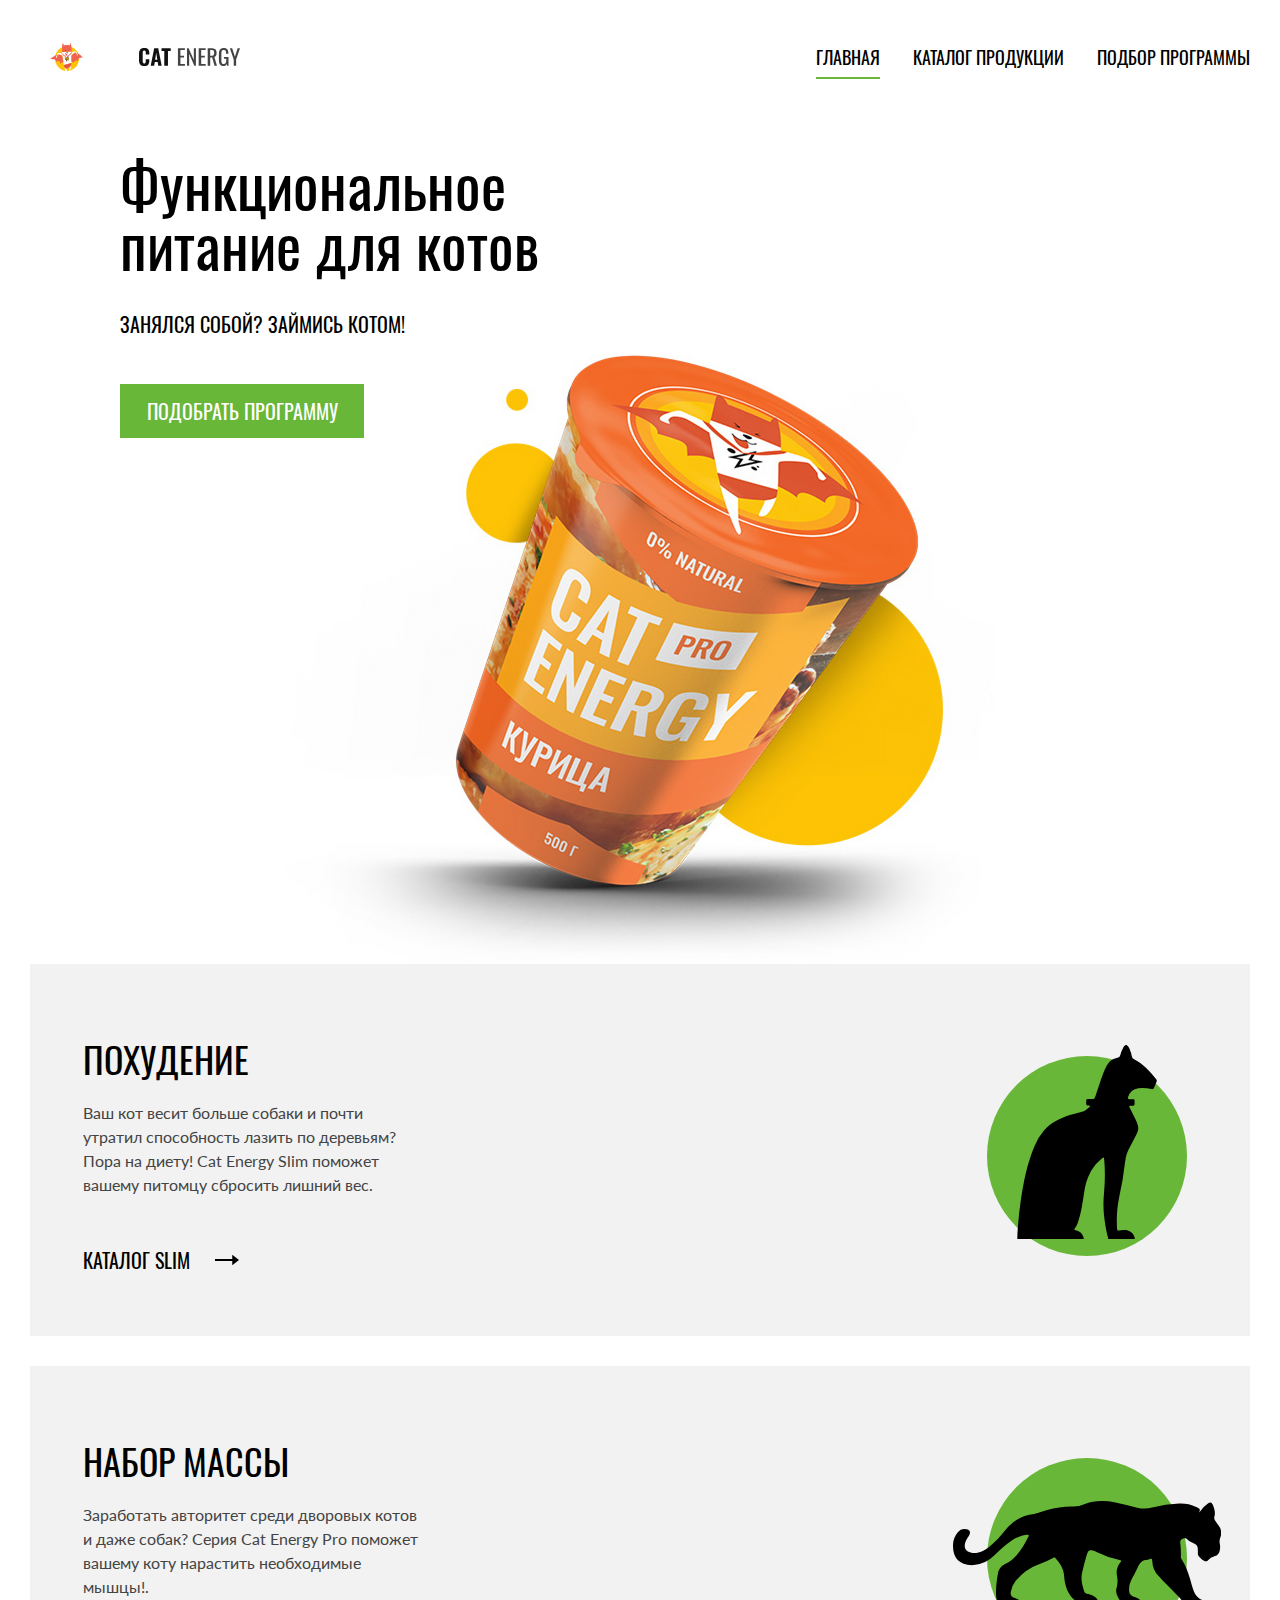
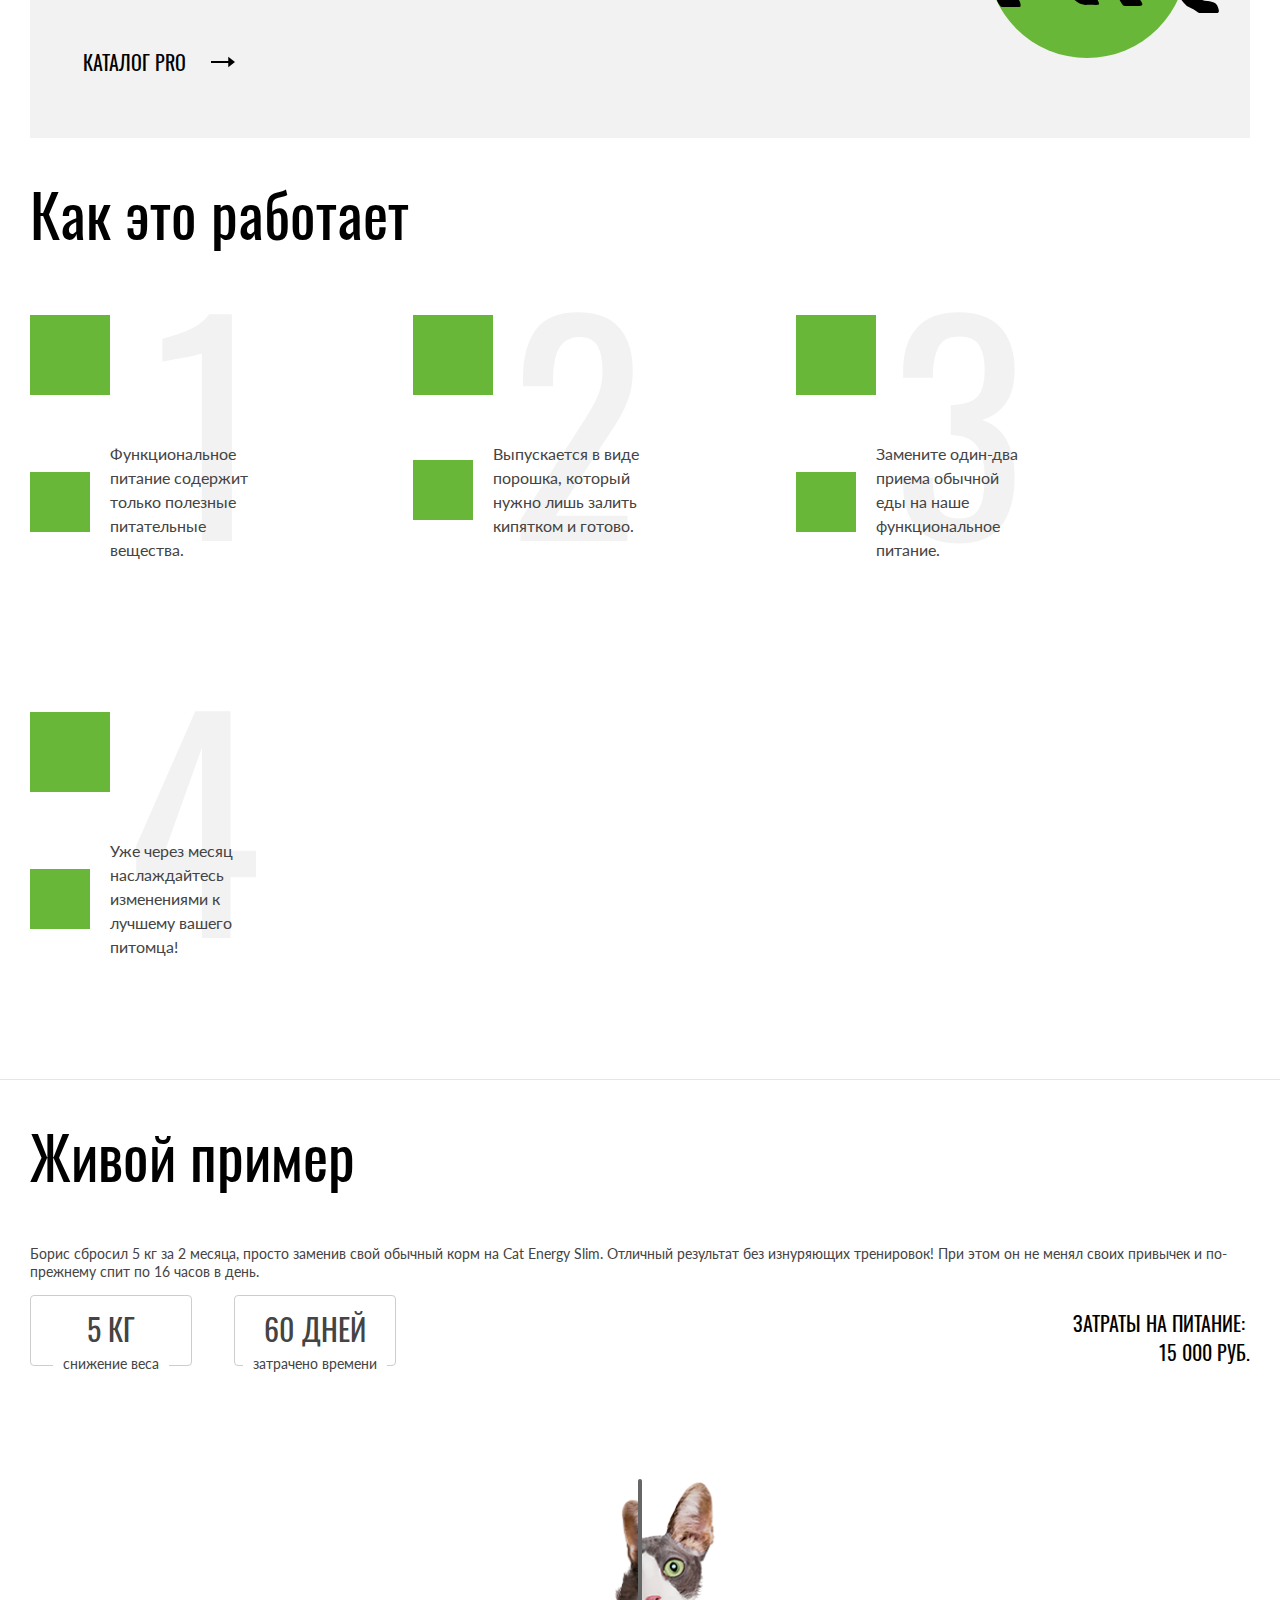
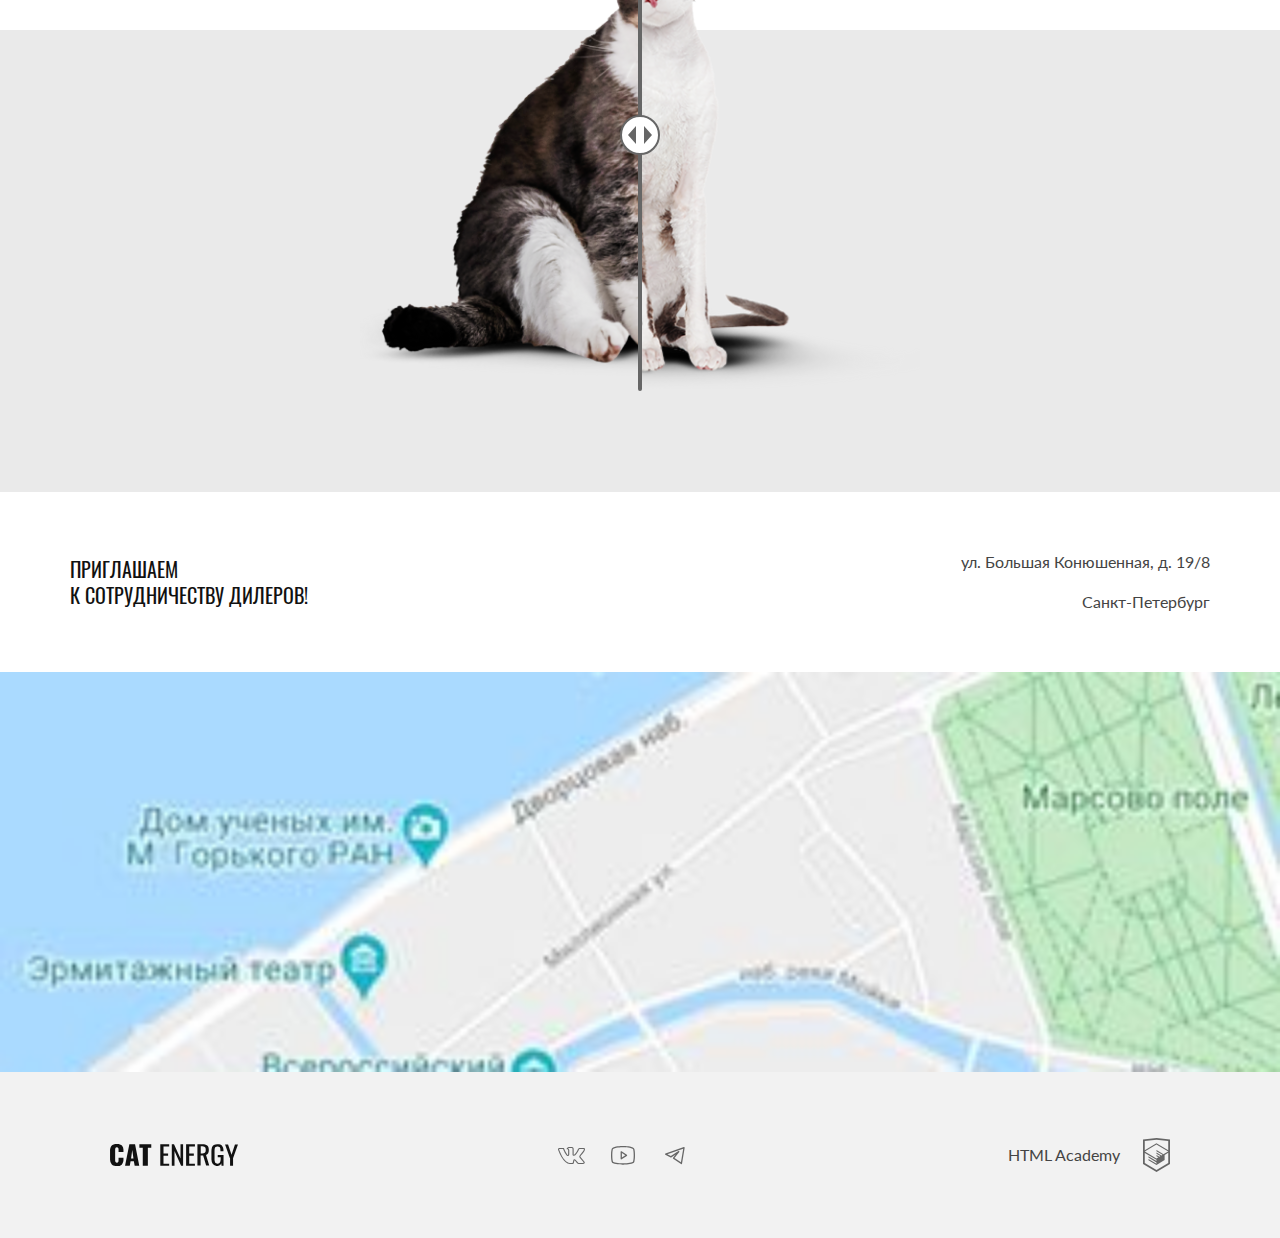
==== commit 89c2fd05: "Deploying to gh-pages from @ MariaGuzenko/2223581-cat-energy-31@320ea4c4bb9bcdb819d1833d8de900f47479" ====
--- a/index.html
+++ b/index.html
@@ -1 +1 @@
-<!DOCTYPE html><html class="page" lang="ru"><head><meta charset="UTF-8"><title>Кэт Энерджи</title><meta name="viewport" content="width=device-width,initial-scale=1"><link rel="stylesheet" href="styles/styles.css"><link rel="icon" href="favicon.ico"><link rel="icon" type="image/png" sizes="16x16" href="favicons/favicon-16x16.png"><link rel="icon" type="image/png" sizes="32x32" href="favicons/favicon-32x32.png"><link rel="icon" type="image/svg+xml" href="favicons/16.svg"><link rel="icon" type="image/svg+xml" href="favicons/32.svg"><link rel="apple-touch-icon" type="image/png" sizes="180x180" href="favicons/apple-icon-180x180.png"><link rel="manifest" href="manifest.webmanifest"><script src="scripts/index.js" defer="defer"></script></head><body class="page__body"><header class="page__header page__header--index main-header"><div class="main-header__container"><a class="main-header__logo logo" href="index.html"><picture><source type="image/svg+xml" media="(min-width: 1440px)" srcset="images/logo-desktop.svg" width="70" height="59"><source type="image/svg+xml" media="(min-width: 768px)" srcset="images/logo-tablet.svg" width="60" height="50"><img class="logo__image" src="images/logo-mobile.svg" width="33" height="38" alt="Логотип интернет-магазина Cat Energy."></picture><img class="logo__text" src="images/logo-text.svg" width="101" height="18" alt="Текст логотипа Cat Energy."> </a><button class="main-header__nav-toggle" type="button"><span class="visually-hidden">Открыть меню</span></button></div><nav class="main-header__nav main-nav"><ul class="main-nav__list site-list"><li class="site-list__item"><a class="site-list__link site-list__link--current" href="index.html">Главная</a></li><li class="site-list__item"><a class="site-list__link" href="catalog.html">Каталог продукции</a></li><li class="site-list__item"><a class="site-list__link" href="index.html">Подбор программы</a></li></ul></nav></header><main class="main-container"><section class="main-container__wrapper hero"><h1 class="hero__title">Функциональное<br>питание для котов</h1><p class="hero__slogan">Занялся собой? Займись котом!</p><picture><source type="image/png" media="(min-width: 1440px)" srcset="images/index-can-dekstop@1x.png, index-can-dekstop@2x.png 2x" width="552" height="499"><source type="image/png" media="(min-width: 768px)" srcset="images/index-can-tablet@1x.png, index-can-tablet@2x.png 2x" width="709" height="609"><img class="hero__image" src="images/index-can-mobile@1x.png" srcset="images/index-can-mobile@2x.png 2x" width="280" height="270" alt="Питание для котов."></picture><a class="hero__link button" href="#">Подобрать программу</a></section><section class="main-container__wrapper feed-program"><h2 class="visually-hidden">Польза различных видов питания Cat Energy для вашего кота</h2><ul class="feed-program__list"><li class="feed-program__item feed-program__item--slim"><h3 class="feed-program__title">похудение</h3><p class="feed-program__description">Ваш кот весит больше собаки и почти утратил способность лазить по деревьям? Пора на диету! Cat Energy Slim поможет вашему питомцу сбросить лишний вес.</p><a class="feed-program__link" href="#">каталог slim</a></li><li class="feed-program__item feed-program__item--pro"><h3 class="feed-program__title">набор массы</h3><p class="feed-program__description">Заработать авторитет среди дворовых котов и даже собак? Серия Cat Energy Pro поможет вашему коту нарастить необходимые мышцы!.</p><a class="feed-program__link" href="#">каталог pro</a></li></ul></section><section class="main-container__wrapper advantage"><h2 class="advantage__title">Как это работает</h2><ul class="advantage__list"><li class="advantage__item advantage__item--first"><p class="advantage__description">Функциональное питание содержит только полезные питательные вещества.</p></li><li class="advantage__item advantage__item--second"><p class="advantage__description">Выпускается в виде порошка, который нужно лишь залить кипятком и готово.</p></li><li class="advantage__item advantage__item--third"><p class="advantage__description">Замените один-два приема обычной еды на наше функциональное питание.</p></li><li class="advantage__item advantage__item--fourth"><p class="advantage__description">Уже через месяц наслаждайтесь изменениями к лучшему вашего питомца!</p></li></ul></section><section class="main-container__wrapper example"><div class="example__wrapper"><h2 class="example__title">Живой пример</h2><p class="example__history">Борис сбросил 5 кг за 2 месяца, просто заменив свой обычный корм на Cat Energy Slim. Отличный результат без изнуряющих тренировок! При этом он не менял своих привычек и по-прежнему спит по 16 часов в день.</p><div class="example__results-wrapper"><dl class="example__list result"><div class="result__item"><dt class="result__term">Снижение веса</dt><dd class="result__definition">5 кг</dd></div><div class="result__item"><dt class="result__term">Затрачено времени</dt><dd class="result__definition">60 дней</dd></div></dl><dl class="example__price price"><dt class="price__term">Затраты на питание:&nbsp;</dt><dd class="price__definition">15 000 руб.</dd></dl></div></div><div class="example__slider slider-compare"><div class="slider-compare__base"><picture><source type="image/png" media="(min-width: 768px)" srcset="images/cat_fat-tablet@1x.png, images/cat_fat-tablet@2x.png 2x" width="560" height="512"><img class="slider__image slider__image--before" src="images/cat_fat-mobile@1x.png" srcset="images/cat_fat-mobile@2x.png 2x" width="280" height="256" alt="Живой пример: до"></picture></div><div class="slider-compare__resize"><picture><source type="image/png" media="(min-width: 768px)" srcset="images/cat_slim-tablet@1x.png, images/cat_slim-tablet@2x.png 2x" width="560" height="512"><img class="slider__image slider__image--after" src="images/cat_slim-mobile@1x.png" srcset="images/cat_slim-mobile@2x.png 2x" width="280" height="256" alt="Живой пример: после"></picture><button class="slider-compare__button" type="button"><span class="visually-hidden">Сдвинуть ползунок</span></button></div></div></section><div class="slider__controls"><button class="slider__button" type="button"><span class="slider__button-text">Было</span></button><div class="slider__range"><button class="slider__thumb" type="button"><span class="visually-hidden">Сравнить</span></button></div><button class="slider__button" type="button"><span class="slider__button-text">Стало</span></button></div><section class="main-container__wrapper location"><div class="location__wrapper"><h2 class="visually-hidden">Контакты</h2><p class="location__slogan">Приглашаем<br>к сотрудничеству дилеров!</p><address class="location__address"><span>ул. Большая Конюшенная, д.&nbsp;19/8</span> <span>Санкт-Петербург</span></address></div><div class="location__map"><script async src="https://api-maps.yandex.ru/services/constructor/1.0/js/?um=constructor%3A7c43bc2c25efdfe66f1bb359fb5bb00ebb4dce7a250d7c457fa75ada56500326&amp;width=100%25&amp;height=100%&amp;lang=ru_RU&amp;scroll=true"></script></div></section></main><footer class="page-footer main-footer"><a class="main-footer__logo logo" href="index.html"><img class="main-footer__logo-text logo__text" src="/source/images/logo-text.svg" width="128" height="24" alt="Логотип Cat Energy."></a><h2 class="visually-hidden">Ссылки на соцсети и сайт разработчика.</h2><ul class="main-footer__social social"><li class="social__item"><a class="social__link social__link--vkontakte" href="https://vk.com/htmlacademy"><span class="visually-hidden">Мы в Вконтакте</span></a></li><li class="social__item"><a class="social__link social__link--youtube" href="https://www.youtube.com/user/htmlacademyru"><span class="visually-hidden">Мы в Ютубе</span></a></li><li class="social__item"><a class="social__link social__link--telegram" href="https://t.me/htmlacademy"><span class="visually-hidden">Мы в Телеграме</span></a></li></ul><a class="main-footer__copyright copyright" href="https://htmlacademy.ru/intensive/adaptive"><span class="copyright__text">HTML Academy</span> <img class="copyright__logo" src="images/logo-html-academy.svg" width="27" height="34" alt="Логотип HTML Academy"></a></footer></body></html>+<!DOCTYPE html><html class="page" lang="ru"><head><meta charset="UTF-8"><title>Кэт Энерджи</title><meta name="viewport" content="width=device-width,initial-scale=1"><link rel="stylesheet" href="styles/styles.css"><link rel="icon" href="favicon.ico"><link rel="icon" type="image/png" sizes="16x16" href="favicons/favicon-16x16.png"><link rel="icon" type="image/png" sizes="32x32" href="favicons/favicon-32x32.png"><link rel="icon" type="image/svg+xml" href="favicons/16.svg"><link rel="icon" type="image/svg+xml" href="favicons/32.svg"><link rel="apple-touch-icon" type="image/png" sizes="180x180" href="favicons/apple-icon-180x180.png"><link rel="manifest" href="manifest.webmanifest"><script src="scripts/index.js" defer="defer"></script></head><body class="page__body"><header class="page__header page__header--index main-header"><div class="main-header__container"><a class="main-header__logo logo" href="index.html"><picture><source type="image/svg+xml" media="(min-width: 1440px)" srcset="images/logo-desktop.svg" width="70" height="59"><source type="image/svg+xml" media="(min-width: 768px)" srcset="images/logo-tablet.svg" width="60" height="50"><img class="logo__image" src="images/logo-mobile.svg" width="33" height="38" alt="Логотип интернет-магазина Cat Energy."></picture><img class="logo__text" src="images/logo-text.svg" width="101" height="18" alt="Текст логотипа Cat Energy."> </a><button class="main-header__nav-toggle" type="button"><span class="visually-hidden">Открыть меню</span></button></div><nav class="main-header__nav main-nav"><ul class="main-nav__list site-list"><li class="site-list__item"><a class="site-list__link site-list__link--current" href="index.html">Главная</a></li><li class="site-list__item"><a class="site-list__link" href="catalog.html">Каталог продукции</a></li><li class="site-list__item"><a class="site-list__link" href="index.html">Подбор программы</a></li></ul></nav></header><main class="main-container"><section class="main-container__wrapper hero"><h1 class="hero__title">Функциональное<br>питание для котов</h1><p class="hero__slogan">Занялся собой? Займись котом!</p><picture><source type="image/png" media="(min-width: 1440px)" srcset="images/index-can-dekstop@1x.png, index-can-dekstop@2x.png 2x" width="552" height="499"><source type="image/png" media="(min-width: 768px)" srcset="images/index-can-tablet@1x.png, index-can-tablet@2x.png 2x" width="709" height="609"><img class="hero__image" src="images/index-can-mobile@1x.png" srcset="images/index-can-mobile@2x.png 2x" width="280" height="270" alt="Питание для котов."></picture><a class="hero__link button" href="#">Подобрать программу</a></section><section class="main-container__wrapper feed-program"><h2 class="visually-hidden">Польза различных видов питания Cat Energy для вашего кота</h2><ul class="feed-program__list"><li class="feed-program__item benefit"><h3 class="benefit__title benefit__title--slim">похудение</h3><p class="benefit__description">Ваш кот весит больше собаки и почти утратил способность лазить по деревьям? Пора на диету! Cat Energy Slim поможет вашему питомцу сбросить лишний вес.</p><a class="benefit__link" href="#">каталог slim</a></li><li class="feed-program__item benefit"><h3 class="benefit__title benefit__title--pro">набор массы</h3><p class="benefit__description">Заработать авторитет среди дворовых котов и даже собак? Серия Cat Energy Pro поможет вашему коту нарастить необходимые мышцы!.</p><a class="benefit__link" href="#">каталог pro</a></li></ul></section><section class="main-container__wrapper advantage"><h2 class="advantage__title">Как это работает</h2><ul class="advantage__list"><li class="advantage__item advantage__item--first"><p class="advantage__description">Функциональное питание содержит только полезные питательные вещества.</p></li><li class="advantage__item advantage__item--second"><p class="advantage__description">Выпускается в виде порошка, который нужно лишь залить кипятком и готово.</p></li><li class="advantage__item advantage__item--third"><p class="advantage__description">Замените один-два приема обычной еды на наше функциональное питание.</p></li><li class="advantage__item advantage__item--fourth"><p class="advantage__description">Уже через месяц наслаждайтесь изменениями к лучшему вашего питомца!</p></li></ul></section><section class="main-container__wrapper example"><div class="example__wrapper"><h2 class="example__title">Живой пример</h2><p class="example__history">Борис сбросил 5 кг за 2 месяца, просто заменив свой обычный корм на Cat Energy Slim. Отличный результат без изнуряющих тренировок! При этом он не менял своих привычек и по-прежнему спит по 16 часов в день.</p><div class="example__results-wrapper"><dl class="example__list result"><div class="result__item"><dt class="result__term">Снижение веса</dt><dd class="result__definition">5 кг</dd></div><div class="result__item"><dt class="result__term">Затрачено времени</dt><dd class="result__definition">60 дней</dd></div></dl><dl class="example__price price"><dt class="price__term">Затраты на питание:&nbsp;</dt><dd class="price__definition">15 000 руб.</dd></dl></div></div><div class="example__slider slider-compare"><div class="slider-compare__base"><picture><source type="image/png" media="(min-width: 768px)" srcset="images/cat_fat-tablet@1x.png, images/cat_fat-tablet@2x.png 2x" width="560" height="512"><img class="slider-compare__image slider-compare__image--before" src="images/cat_fat-mobile@1x.png" srcset="images/cat_fat-mobile@2x.png 2x" width="280" height="256" alt="Живой пример: до"></picture></div><div class="slider-compare__resize"><picture><source type="image/png" media="(min-width: 768px)" srcset="images/cat_slim-tablet@1x.png, images/cat_slim-tablet@2x.png 2x" width="560" height="512"><img class="slider-compare__image slider-compare__image--after" src="images/cat_slim-mobile@1x.png" srcset="images/cat_slim-mobile@2x.png 2x" width="280" height="256" alt="Живой пример: после"></picture><button class="slider-compare__button" type="button"><span class="visually-hidden">Сдвинуть ползунок</span></button></div></div></section><section class="main-container__wrapper location"><div class="location__wrapper"><h2 class="visually-hidden">Контакты</h2><p class="location__slogan">Приглашаем<br>к сотрудничеству дилеров!</p><address class="location__address"><span>ул. Большая Конюшенная, д.&nbsp;19/8</span> <span>Санкт-Петербург</span></address></div><div class="location__map"><script async src="https://api-maps.yandex.ru/services/constructor/1.0/js/?um=constructor%3A7c43bc2c25efdfe66f1bb359fb5bb00ebb4dce7a250d7c457fa75ada56500326&amp;width=100%25&amp;height=100%&amp;lang=ru_RU&amp;scroll=true"></script></div></section></main><footer class="page-footer main-footer"><a class="main-footer__logo logo" href="index.html"><img class="main-footer__logo-text logo__text" src="images/logo-text-mobile.svg" width="128" height="24" alt="Логотип Cat Energy."></a><h2 class="visually-hidden">Ссылки на соцсети и сайт разработчика.</h2><ul class="main-footer__social social"><li class="social__item"><a class="social__link social__link--vkontakte" href="https://vk.com/htmlacademy"><span class="visually-hidden">Мы в Вконтакте</span></a></li><li class="social__item"><a class="social__link social__link--youtube" href="https://www.youtube.com/user/htmlacademyru"><span class="visually-hidden">Мы в Ютубе</span></a></li><li class="social__item"><a class="social__link social__link--telegram" href="https://t.me/htmlacademy"><span class="visually-hidden">Мы в Телеграме</span></a></li></ul><a class="main-footer__copyright copyright" href="https://htmlacademy.ru/intensive/adaptive"><span class="copyright__text">HTML Academy</span></a></footer></body></html>--- a/styles/styles.css
+++ b/styles/styles.css
@@ -1 +1 @@
-@font-face{font-family:Lato;font-weight:400;font-style:normal;src:url(styles/fonts/Lato/Lato-Regular.woff2)format("woff2"),url(styles/fonts/Lato/Lato-Regular.woff)format("woff");font-display:swap}@font-face{font-family:Oswald;font-weight:400;font-style:normal;src:url(styles/fonts/Oswald/Oswald-Regular.woff2)format("woff2"),url(styles/fonts/Oswald/Oswald-Regular.woff)format("woff");font-display:swap}*,:after,:before{box-sizing:border-box}.visually-hidden{white-space:nowrap;-webkit-clip-path:inset(100%);clip-path:inset(100%);clip:rect(0 0 0 0);border:0;width:1px;height:1px;margin:-1px;padding:0;position:absolute;overflow:hidden}body{margin:0}img{object-fit:contain;max-width:100%;height:auto}a{text-decoration:none}.button{text-transform:uppercase;color:#fff;text-align:center;cursor:pointer;background-color:#68b738;border:none;padding:10px;font-family:Oswald,Arial,sans-serif;font-size:16px;font-style:normal;font-weight:400;line-height:20px;text-decoration:none}.button:hover{background-color:#5eaa2f}.button:active{color:#ffffff4d;background-color:#5eaa2f}.button--tall{padding:15px}.button--secondary{color:#444;background-color:#f2f2f2}.button--secondary:hover,.button--secondary:active{color:inherit;background-color:#ebebeb}@media (width>=768px){.button{padding:14px;font-size:20px;line-height:26px}}.page__body{text-transform:none;color:#444;background-color:#fff;flex-direction:column;min-height:100vh;margin:0;font-family:Lato,Arial,sans-serif;font-size:14px;font-style:normal;font-weight:400;line-height:18px;display:flex}.page__header{color:#000;min-width:320px}.page-footer{min-width:320px}@media (width>=1440px){.page-header__container{z-index:1;color:#fff;background-color:#0000;width:100%;position:absolute;top:0;left:50%;transform:translate(-50%)}}.main-header__wrapper{flex-wrap:wrap;justify-content:space-between;align-items:center;padding:13px 20px;display:flex}.main-header__nav-toggle{background-color:inherit;cursor:pointer;border:none;min-width:24px;min-height:24px;padding:0;display:none}.main-header__nav-toggle:before{content:"";background-color:#000;min-width:24px;min-height:24px;display:block;-webkit-mask-image:url(../icons/stack.svg#navigation-menu);mask-image:url(../icons/stack.svg#navigation-menu);-webkit-mask-position:50%;mask-position:50%;-webkit-mask-size:24px 24px;mask-size:24px 24px;-webkit-mask-repeat:no-repeat;mask-repeat:no-repeat}.main-header__nav-toggle:hover{opacity:.8}.main-header__nav-toggle:active{opacity:.6}.main-header__nav-toggle--open,.main-header__nav-toggle--close{display:block}.main-header__nav-toggle--close:before{-webkit-mask-image:url(../icons/stack.svg#navigation-menu-close);mask-image:url(../icons/stack.svg#navigation-menu-close)}.main-header__nav{background-color:#fff;width:100%}.main-header__nav--open{position:absolute}.main-header__nav--close{display:none}@media (width>=768px){.main-header{flex-wrap:wrap;justify-content:space-between;align-items:center;padding:25px 30px;display:flex}.main-header__wrapper{padding:0}.main-header__nav{background-color:#0000;width:max-content}}@media (width>=1440px){.main-header{flex-wrap:nowrap;padding:55px 110px}}.logo{flex-wrap:wrap;align-items:center;gap:56px;text-decoration:none;display:flex}.logo:hover{opacity:.8}.logo:active{opacity:.6}.logo__image{width:33px;height:38px;display:block}.logo__text{width:101px;height:18px;display:block}@media (width>=1440px){.logo{gap:14px}.logo__image{width:70px;height:59px}.logo__text{width:118px;height:21px}}.main-nav__list{flex-direction:column;width:100%;margin:0;display:flex}@media (width>=768px){.main-nav__list{flex-flow:wrap;gap:33px;width:max-content;max-width:590px}}.main-container{flex-grow:1}.main-container__wrapper{min-width:320px}.advantage{padding:10px 20px 49px}.advantage__title{text-transform:none;color:#000;margin-top:0;margin-bottom:40px;font-family:Oswald,Arial,sans-serif;font-size:36px;font-style:normal;font-weight:400;line-height:40px}.advantage__list{flex-direction:column;gap:20px;margin:0;padding:0;list-style-type:none;display:flex}.advantage__item{align-items:center;gap:20px;display:flex}.advantage__item:before{content:"";background-color:#68b738;background-position:50%;background-repeat:no-repeat;flex-shrink:0;width:60px;height:60px;display:block}.advantage__description{align-items:center;gap:20px;display:flex}.advantage__description:before{content:"";background-color:#68b738;background-position:50%;background-repeat:no-repeat;flex-shrink:0;width:60px;height:60px;display:block}.advantage__item--first:before{background-image:url(../icons/stack.svg1);background-size:30px 32px}.advantage__item--second:before{background-image:url(../icons/stack.svg2);background-size:26px 29px}.advantage__item--third:before{background-image:url(../icons/stack.svg3);background-size:25px 30px}.advantage__item--fourth:before{background-image:url(../icons/stack.svg4);background-size:27px 31px}@media (width>=768px){.advantage{border-bottom:1px solid #e6e6e6;padding:15px 30px 47px;font-size:16px;line-height:24px}.advantage__title{margin-bottom:32px;font-size:60px;line-height:60px}.advantage__list{counter-reset:item-counter;flex-flow:wrap;gap:37px 153px;display:flex}.advantage__item{flex-direction:column;align-items:flex-start;gap:31px;max-width:230px;padding:40px 0 57px;position:relative}.advantage__item:before{width:80px;height:80px}.advantage__item:after{z-index:-1;content:counter(item-counter);counter-increment:item-counter;text-transform:none;color:#f2f2f2;font-family:Oswald,Arial,sans-serif;font-size:280px;font-style:normal;font-weight:400;line-height:280px;position:absolute;top:0;right:0}}@media (width>=1440px){.advantage{border-bottom:none;padding:31px 110px}.advantage__list{justify-content:space-between;gap:94px}}.subscribe{font-family:Lato,Arial,sans-serif}+@font-face{font-family:Lato;font-weight:400;font-style:normal;src:url(../fonts/lato/Lato-Regular.woff2)format("woff2"),url(../fonts/lato/Lato-Regular.woff2)format("woff2");font-display:swap}@font-face{font-family:Oswald;font-weight:400;font-style:normal;src:url(../fonts/oswald/oswaldregular.woff2)format("woff2"),url(../fonts/oswald/oswaldregular.woff)format("woff");font-display:swap}*,:after,:before{box-sizing:border-box}.visually-hidden{white-space:nowrap;-webkit-clip-path:inset(100%);clip-path:inset(100%);clip:rect(0 0 0 0);border:0;width:1px;height:1px;margin:-1px;padding:0;position:absolute;overflow:hidden}body{margin:0}img{object-fit:contain;max-width:100%;height:auto}a{text-decoration:none}.button{text-transform:uppercase;color:#fff;text-align:center;cursor:pointer;background-color:#68b738;border:none;padding:10px;font-family:Oswald,Arial,sans-serif;font-size:16px;font-style:normal;font-weight:400;line-height:20px;text-decoration:none}.button:hover{background-color:#5eaa2f}.button:active{color:#ffffff4d;background-color:#5eaa2f}.button--tall{padding:15px}.button--secondary{color:#444;background-color:#f2f2f2}.button--secondary:hover,.button--secondary:active{color:inherit;background-color:#ebebeb}@media (width>=768px){.button{padding:14px;font-size:20px;line-height:26px}}.page__body{text-transform:none;color:#444;background-color:#fff;flex-direction:column;min-height:100vh;margin:0;font-family:Lato,Arial,sans-serif;font-size:14px;font-style:normal;font-weight:400;line-height:18px;display:flex}.page__header{color:#000;min-width:320px}.page__footer{min-width:320px}@media (width>=1440px){.page__header--index{z-index:1;color:#fff;background-color:#0000;width:100%;position:absolute;top:0;left:50%;transform:translate(-50%)}}.main-header__container{flex-wrap:wrap;justify-content:space-between;align-items:center;padding:13px 20px;display:flex}.main-header__nav-toggle{background-color:inherit;cursor:pointer;border:none;min-width:24px;min-height:24px;padding:0;display:none}.main-header__nav-toggle:before{content:"";background-color:#000;min-width:24px;min-height:24px;display:block;-webkit-mask-image:url(../icons/stack.svg#navigation-menu);mask-image:url(../icons/stack.svg#navigation-menu);-webkit-mask-position:50%;mask-position:50%;-webkit-mask-size:24px 24px;mask-size:24px 24px;-webkit-mask-repeat:no-repeat;mask-repeat:no-repeat}.main-header__nav-toggle:hover{opacity:.8}.main-header__nav-toggle:active{opacity:.6}.main-header__nav-toggle--open,.main-header__nav-toggle--close{display:block}.main-header__nav-toggle--close:before{-webkit-mask-image:url(../icons/stack.svg#navigation-menu-close);mask-image:url(../icons/stack.svg#navigation-menu-close)}.main-header__nav{background-color:#fff;width:100%}.main-header__nav--open{position:absolute}.main-header__nav--close{display:none}@media (width>=768px){.main-header{flex-wrap:wrap;justify-content:space-between;align-items:center;padding:25px 30px;display:flex}.main-header__wrapper{padding:0}.main-header__nav{background-color:#0000;width:max-content}}@media (width>=1440px){.main-header{flex-wrap:nowrap;padding:55px 110px}}.logo{flex-wrap:wrap;align-items:center;gap:56px;text-decoration:none;display:flex}.logo:hover{opacity:.8}.logo:active{opacity:.6}.logo__image{width:33px;height:38px;display:block}.logo__text{width:101px;height:18px;display:block}@media (width>=1440px){.logo{gap:14px}.logo__image{width:70px;height:59px}.logo__text{width:118px;height:21px}}.main-nav__list{flex-direction:column;width:100%;margin:0;display:flex}@media (width>=768px){.main-nav__list{flex-flow:wrap;gap:33px;width:max-content;max-width:590px}}.site-list{text-transform:uppercase;color:inherit;text-align:center;padding:0;font-family:Oswald,Arial,sans-serif;font-size:20px;font-style:normal;font-weight:400;line-height:20px;list-style-type:none}.site-list__link{color:inherit;border-top:1px solid #e6e6e6;padding:23px;text-decoration:none;display:block}.site-list__link:hover{opacity:.6}.site-list__link:active{opacity:.3}@media (width>=768px){.site-list__link{border:none;padding:0;font-size:18px;line-height:24px}.site-list__link--current{position:relative}.site-list__link--current:after{content:"";background-color:#68b738;width:100%;height:2px;position:absolute;bottom:-10px;left:0}}@media (width>=1440px){.site-list__link{padding:0;font-size:20px;line-height:30px}.site-list__link--current:after{background-color:#fff}}.main-container{flex-grow:1}.main-container__wrapper{min-width:320px}.hero{text-transform:none;color:#fff;text-align:center;background-image:-webkit-linear-gradient(#68b738d9 302px,#fff 302px),-webkit-image-set(url(../images/index-background-mobile@1x.jpg) 1x type("image/jpg"),url(../images/index-background-mobile@2x.jpg) 2x type("image/jpg"));background-image:linear-gradient(#68b738d9 302px,#fff 302px),image-set("../images/index-background-mobile@1x.jpg" 1x type("image/jpg"),"../images/index-background-mobile@2x.jpg" 2x type("image/jpg"));background-position:50% 0,50% 0;background-repeat:no-repeat;background-size:cover,auto 302px;background-color:linear-gradient(#68b738d9 302px,#fff 302px);padding:27px 20px 10px;font-family:Oswald,Arial,sans-serif;font-size:14px;font-style:normal;font-weight:400;line-height:14px}.hero__title{margin-top:0;margin-bottom:25px;font-size:36px;font-weight:400;line-height:36px}.hero__slogan{text-transform:uppercase;margin-top:0;margin-bottom:29px}.hero__image{width:280px;height:270px;margin:0 auto 3px;display:block}.hero__link{width:280px;margin:0 auto;display:block}@media (width>=768px){.hero{text-transform:none;color:#000;text-align:left;background-color:#fff;background-image:none;padding:40px 30px 0;font-family:Oswald,Arial,sans-serif;font-size:20px;font-style:normal;font-weight:400;line-height:20px;position:relative}.hero__title{margin-bottom:40px;margin-left:90px;font-size:60px;line-height:60px}.hero__slogan{margin-bottom:21px;margin-left:90px}.hero__image{width:709px;height:609px;margin:0 auto;display:block}.hero__link{width:244px;position:absolute;bottom:526px;left:120px}}@media (width>=1440px){.hero{background-image:-webkit-linear-gradient(90deg,#fff 50vw,#68b738d9 50vw),-webkit-image-set(url(../images/index-background-desktop@1x.jpg) 1x type("image/jpg"),url(../images/index-background-desktop@2x.jpg) 2x type("image/jpg"));background-image:linear-gradient(90deg,#fff 50vw,#68b738d9 50vw),image-set("../images/index-background-desktop@1x.jpg" 1x type("image/jpg"),"../images/index-background-desktop@2x.jpg" 2x type("image/jpg"));background-position:50%,50vw 50%;background-repeat:no-repeat;background-size:cover,contain;min-height:694px;padding:224px 190px 42px}.hero__title{margin-left:0}.hero__slogan{margin-bottom:52px;margin-left:0}.hero__image{width:552px;height:499px;position:absolute;bottom:52px;left:50%;transform:translate(-163px)}.hero__link{margin:0;position:static}}.feed-program{padding:10px 20px}.feed-program__list{flex-direction:column;gap:20px;margin:0;padding:0;list-style-type:none;display:flex}@media (width>=768px){.feed-program{padding:0 30px 30px}.feed-program__list{gap:30px}}@media (width>=1440px){.feed-program{padding:40px 110px}.feed-program__list{flex-flow:wrap;justify-content:space-between;gap:80px}}.benefit{background-color:#f2f2f2;padding:30px 20px 18px}.benefit__title{text-transform:uppercase;color:#000;align-items:center;gap:20px;margin-top:0;margin-bottom:29px;font-family:Oswald,Arial,sans-serif;font-size:24px;font-style:normal;font-weight:400;line-height:37px;display:flex;position:relative}.benefit__title:before{content:"";background-color:#68b738;border-radius:50%;flex-shrink:0;width:50px;height:50px;display:block}.benefit__title--slim:after{content:"";background-image:url(../icons/stack.svg#benefit-cat-slim);width:36px;height:50px;position:absolute;top:calc(50% - 3px);left:7px;transform:translateY(-50%)}.benefit__title--pro:after{content:"";background-image:url(../icons/stack.svg#benefit-cat-pro);width:67px;height:28px;position:absolute;top:50%;left:-8px;transform:translateY(-50%)}.benefit__description{border-bottom:1px solid #d9d9d9;margin-top:0;margin-bottom:15px;padding-bottom:23px}.benefit__link{text-transform:uppercase;color:#000;align-items:center;gap:15px;font-family:Oswald,Arial,sans-serif;font-size:16px;font-style:normal;font-weight:400;line-height:16px;text-decoration:none;display:flex}.benefit__link:after{content:"";background-color:#000;width:32px;height:12px;display:block;-webkit-mask-image:url(../icons/stack.svg#right-arrow);mask-image:url(../icons/stack.svg#right-arrow);-webkit-mask-position:0;mask-position:0;-webkit-mask-size:24px 12px;mask-size:24px 12px;-webkit-mask-repeat:no-repeat;mask-repeat:no-repeat}.benefit__link:hover:after{transform-origin:0;transform:scaleX(1.33)}.benefit__link:active{opacity:.3}.benefit__link:active:after{transform-origin:0;transform:scaleX(1.33)}@media (width>=768px){.benefit{min-height:372px;padding:77px 63px 53px 53px}.benefit__title{margin-top:0;margin-bottom:24px;font-size:36px;line-height:36px;position:relative}.benefit__title:before{content:"";width:200px;height:200px;position:absolute;top:15px;right:0}.benefit__title--slim:after{width:140px;height:194px;top:4px;left:auto;right:30px;transform:none}.benefit__title--pro:after{width:268px;height:112px;top:58px;left:auto;right:-34px;transform:none}.benefit__description{border-bottom:none;max-width:340px;margin-top:0;margin-bottom:48px;padding-bottom:0;font-size:16px;line-height:24px}.benefit__link{gap:25px;font-size:20px;line-height:30px}}@media (width>=1440px){.benefit{min-width:570px;min-height:374px;padding:41px 61px 55px 52px}.benefit__title{gap:62px;margin-bottom:39px}.benefit__title:before{width:100px;height:100px;position:static}.benefit__title--slim:after{width:70px;height:97px;top:-6px;left:15px;right:auto;transform:none}.benefit__title--pro:after{width:134px;height:56px;top:20px;left:-19px;right:auto;transform:none}}.advantage{padding:10px 20px 49px}.advantage__title{text-transform:none;color:#000;margin-top:0;margin-bottom:40px;font-family:Oswald,Arial,sans-serif;font-size:36px;font-style:normal;font-weight:400;line-height:40px}.advantage__list{flex-direction:column;gap:20px;margin:0;padding:0;list-style-type:none;display:flex}.advantage__item{align-items:center;gap:20px;display:flex}.advantage__item:before{content:"";background-color:#68b738;background-position:50%;background-repeat:no-repeat;flex-shrink:0;width:60px;height:60px;display:block}.advantage__description{align-items:center;gap:20px;display:flex}.advantage__description:before{content:"";background-color:#68b738;background-position:50%;background-repeat:no-repeat;flex-shrink:0;width:60px;height:60px;display:block}.advantage__item--first:before{background-image:url(../icons/stack.svg1);background-size:30px 32px}.advantage__item--second:before{background-image:url(../icons/stack.svg2);background-size:26px 29px}.advantage__item--third:before{background-image:url(../icons/stack.svg3);background-size:25px 30px}.advantage__item--fourth:before{background-image:url(../icons/stack.svg4);background-size:27px 31px}@media (width>=768px){.advantage{border-bottom:1px solid #e6e6e6;padding:15px 30px 47px;font-size:16px;line-height:24px}.advantage__title{margin-bottom:32px;font-size:60px;line-height:60px}.advantage__list{counter-reset:item-counter;flex-flow:wrap;gap:37px 153px;display:flex}.advantage__item{flex-direction:column;align-items:flex-start;gap:31px;max-width:230px;padding:40px 0 57px;position:relative}.advantage__item:before{width:80px;height:80px}.advantage__item:after{z-index:-1;content:counter(item-counter);counter-increment:item-counter;text-transform:none;color:#f2f2f2;font-family:Oswald,Arial,sans-serif;font-size:280px;font-style:normal;font-weight:400;line-height:280px;position:absolute;top:0;right:0}}@media (width>=1440px){.advantage{border-bottom:none;padding:31px 110px}.advantage__list{justify-content:space-between;gap:94px}}.example{background-color:#eaeaea;padding:25px 20px 40px}.example__title{text-transform:none;color:#000;margin-top:0;margin-bottom:40px;font-family:Oswald,Arial,sans-serif;font-size:36px;font-style:normal;font-weight:400;line-height:40px}.example__description{margin-top:0;margin-bottom:20px}.example__results-wrapper{flex-direction:column;justify-content:space-between;align-items:center;gap:20px;margin-bottom:20px;display:flex}.example__list,.example__price{margin:0}.example__slider{width:280px;margin:0 auto}@media (width>=768px){.example{background-color:#fff;background-image:linear-gradient(0deg,#eaeaea 462px,#fff 462px);padding:45px 30px 101px}.example__title{margin-bottom:60px;font-size:60px;line-height:60px}.example__description{margin-bottom:55px;font-size:16px;line-height:24px}.example__results-wrapper{flex-flow:wrap;justify-content:space-between;align-items:center;margin-bottom:99px;display:flex}.example__slider{width:560px}}@media (width>=1440px){.example{background-color:#fff;background-image:linear-gradient(0deg,#f2f2f2 462px,#fff 462px);grid-template-columns:auto 560px;gap:224px;padding:38px 110px 75px;display:grid}.example__title{margin-bottom:146px}.example__description{margin-bottom:69px}.example__results-wrapper{flex-direction:column;align-items:flex-start;gap:47px;margin-bottom:0}}.result{flex-wrap:wrap;justify-content:center;gap:32px;display:flex}.result__item{padding-bottom:14px;position:relative}.result__term{z-index:1;text-transform:lowercase;text-align:center;background-color:#eaeaea;width:70%;min-height:24px;padding:0 10px;font-size:12px;line-height:12px;position:absolute;bottom:0;left:50%;transform:translate(-50%)}.result__definition{text-transform:uppercase;color:#444;text-align:center;border:1px solid #cdcdcd;border-radius:4px;min-width:124px;margin:0;padding:14px 15px 18px;font-family:Oswald,Arial,sans-serif;font-size:24px;font-style:normal;font-weight:400;line-height:24px}@media (width>=768px){.result{gap:42px}.result__item{min-width:162px}.result__term{background-color:#fff;min-width:max-content;font-size:14px;line-height:16px}.result__definition{font-size:30px;line-height:37px}}@media (width>=1440px){.result__term{background-color:#f2f2f2}}.price{text-transform:uppercase;color:#000;flex-wrap:wrap;justify-content:center;font-family:Oswald,Arial,sans-serif;font-size:14px;font-style:normal;font-weight:400;line-height:20px;display:flex}.price__definition{margin:0}@media (width>=768px){.price{flex-direction:column;align-items:flex-end;gap:9px;font-size:20px;line-height:20px}}@media (width>=1440px){.price{flex-direction:row;align-items:flex-start;gap:63px}}.slider-compare{position:relative}.slider-compare__image{object-fit:cover;width:280px;height:256px;display:block}.slider-compare__image--before{object-position:left}.slider-compare__image--after{object-position:right}.slider-compare__base{width:50%}.slider-compare__resize{width:50%;position:absolute;top:0;right:0}.slider-compare__button{z-index:1;cursor:pointer;background-color:#666;border:none;border-radius:2px;width:4px;height:100%;padding:0;display:block;position:absolute;top:0;left:-2px}.slider-compare__button:before{content:"";background-color:#fff;border:2px solid #666;border-radius:50%;width:40px;height:40px;position:absolute;top:50%;left:50%;transform:translate(-50%,-50%)}.slider-compare__button:after{content:"";background-color:#666;width:24px;height:18px;position:absolute;top:50%;left:50%;transform:translate(-50%,-50%);-webkit-mask-image:url(../icons/stack.svg#slider-compare-button);mask-image:url(../icons/stack.svg#slider-compare-button);-webkit-mask-position:50%;mask-position:50%;-webkit-mask-size:24px 18px;mask-size:24px 18px;-webkit-mask-repeat:no-repeat;mask-repeat:no-repeat}@media (width>=768px){.slider-compare__image{width:560px;height:512px}}.location--catalog{background-color:#f2f2f2}.location__wrapper{grid-template-columns:1fr 1fr;justify-content:space-between;align-items:center;gap:5px;padding:26px 20px;display:grid}.location__slogan{text-transform:uppercase;color:#111;margin:0;font-family:Oswald,Arial,sans-serif;font-size:16px;font-style:normal;font-weight:400;line-height:20px}.location__address{flex-direction:column;font-style:normal;line-height:20px;display:flex}.location__map{background-image:-webkit-image-set(url(../images/map-mobile@1x.jpg) 1x type("image/jpg"),url(../images/map-mobile@2x.jpg) 2x type("image/jpg"));background-image:image-set("../images/map-mobile@1x.jpg" 1x type("image/jpg"),"../images/map-mobile@2x.jpg" 2x type("image/jpg"));background-repeat:no-repeat;background-size:cover;height:362px;overflow:hidden}@media (width>=768px){.location__wrapper{gap:300px;padding:60px 70px}.location__slogan{font-size:20px;line-height:26px}.location__address{text-align:right;gap:20px;font-size:16px}.location__map{min-height:400px}}@media (width>=1440px){.location{position:relative}.location__wrapper{background-color:#fff;gap:87px;width:565px;padding:60px 80px;position:absolute;top:95px;left:110px}.location__address{text-align:left}}.main-footer{text-transform:none;color:#444;background-color:#f2f2f2;flex-direction:column;gap:20px;padding:40px 20px;font-family:Lato,Arial,sans-serif;font-size:16px;font-style:normal;font-weight:400;line-height:20px;display:flex}.main-footer__logo{align-self:center;display:block}.main-footer__logo-text{width:128px;height:24px}.main-footer__copyright{display:block}@media (width>=768px){.main-footer{flex-flow:wrap;justify-content:space-between;align-items:center;padding:66px 110px}}.social{border-top:1px solid #d9d9d9;border-bottom:1px solid #d9d9d9;flex-wrap:wrap;justify-content:center;gap:24px;margin:0;padding:20px;list-style-type:none;display:flex}.social__link{min-width:28px;min-height:22px;display:block}.social__link:before{content:"";background-color:#666;width:28px;height:22px;display:block;-webkit-mask-position:50%;mask-position:50%;-webkit-mask-size:28px 22px;mask-size:28px 22px;-webkit-mask-repeat:no-repeat;mask-repeat:no-repeat}.social__link:hover:before,.social__link:focus-visible:before{background-color:#68b738}.social__link:active{opacity:.3}.social__link:active:before{background-color:#68b738}.social__link--telegram:before{-webkit-mask-image:url(../icons/stack.svg#social-telegram);mask-image:url(../icons/stack.svg#social-telegram)}.social__link--vkontakte:before{-webkit-mask-image:url(../icons/stack.svg#social-vkontakte);mask-image:url(../icons/stack.svg#social-vkontakte)}.social__link--youtube:before{-webkit-mask-image:url(../icons/stack.svg#social-youtube);mask-image:url(../icons/stack.svg#social-youtube)}@media (width>=768px){.social{border:none;padding:0}}.copyright{text-transform:none;color:inherit;justify-content:space-between;align-items:center;font-family:Lato,Arial,sans-serif;font-size:16px;font-style:normal;font-weight:400;line-height:20px;text-decoration:none;display:flex}.copyright:after{content:"";background-color:#666;flex-shrink:0;width:27px;height:34px;display:block;-webkit-mask-image:url(../icons/stack.svg#logo-htmlacademy);mask-image:url(../icons/stack.svg#logo-htmlacademy);-webkit-mask-position:50%;mask-position:50%;-webkit-mask-size:27px 34px;mask-size:27px 34px;-webkit-mask-repeat:no-repeat;mask-repeat:no-repeat}.copyright:hover:after,.copyright:focus-visible:after{background-color:#68b738}.copyright:active{opacity:.3}.copyright:active:after{background-color:#68b738}@media (width>=768px){.copyright{gap:23px}}.catalog{padding-top:27px}.catalog__title{text-transform:none;color:#000;margin-top:0;margin-bottom:41px;padding:0 20px;font-family:Oswald,Arial,sans-serif;font-size:36px;font-style:normal;font-weight:400;line-height:36px}.catalog__list{margin:0;padding:0;list-style-type:none}@media (width>=768px){.catalog{padding:40px 30px}.catalog__title{margin-bottom:63px;padding:0;font-size:60px;line-height:60px}.catalog__list{grid-template-columns:1fr 1fr;gap:60px;display:grid}}@media (width>=1440px){.catalog{padding:19px 110px}.catalog__list{grid-template-columns:repeat(4,1fr);gap:80px 63px}}.card{border-bottom:1px solid #ebebeb;grid-template-areas:"img title""img properties""button button";padding:20px 20px 25px;display:grid}.card:first-child{border-top:1px solid #ebebeb}.card__link-image{grid-area:img}.card__image{width:140px;height:107px;display:block}.card__link-title{text-transform:uppercase;color:#222;grid-area:title;max-width:76px;font-family:Oswald,Arial,sans-serif;font-size:16px;font-style:normal;font-weight:400;line-height:20px;text-decoration:none}.card__title{font:inherit;margin:0}.card__properties{grid-area:properties;margin:0;font-size:12px;line-height:16px}.card__property{justify-content:space-between;display:flex}.card__button{grid-area:button;justify-self:stretch}.card--show-more{grid-template-areas:"title""description""button";justify-items:center}.card--show-more .card__title{background-image:url(../icons/stack.svg#card-plus);background-position:top;background-repeat:no-repeat;background-size:30px 30px;max-width:max-content;padding-top:53px}.card__description{grid-area:description}@media (width>=768px){.card{background-image:linear-gradient(#fff 81px,#f2f2f2 81px);border:none;grid-template-areas:"img""title""properties""button";justify-items:center;gap:22px;min-width:324px;padding:0 37px 40px}.card:first-child{border:none}.card__image{width:200px;height:210px}.card__link-title{text-align:center;max-width:140px;font-size:20px;line-height:24px}.card__button{margin-top:10px}.card__properties{justify-self:stretch;font-size:16px;line-height:20px}.card__property{border-bottom:1px solid #cdcdcd;padding:4px 0}.card__description{margin:0;font-size:16px;line-height:18px}.card--show-more{background-color:#fff;background-image:none;border:2px solid #f2f2f2;grid-template-areas:"title""description""button";place-items:end center;padding-top:50px}.card--show-more .card__title{background-size:60px 60px;padding-top:110px}.card--show-more .card__description{text-align:center;max-width:170px}.card--show-more .card__button{margin-top:60px}}@media (width>=1440px){.card{gap:31px;min-width:245px}.card__image{width:169px;height:210px}}.addition{padding:25px 20px 20px}.addition__title{text-transform:none;color:#000;margin:0 0 35px;font-family:Oswald,Arial,sans-serif;font-size:24px;font-style:normal;font-weight:400;line-height:24px}.addition__list{margin:0;padding:0;list-style-type:none}.addition-card{border-bottom:1px solid #cdcdcd;flex-direction:column;padding:13px 0 18px;display:flex}.addition-card:first-child{border-top:1px solid #cdcdcd}.addition-card__link-title{text-transform:uppercase;color:#222;font-family:Oswald,Arial,sans-serif;font-size:16px;font-style:normal;font-weight:400;line-height:16px;text-decoration:none}.addition-card__title{font:inherit;margin:0}.addition-card__properties{flex-wrap:wrap;justify-content:space-between;line-height:14px;display:flex}.addition-card__button{display:block}.promo{color:#fff;background-color:#68b738;background-image:-webkit-linear-gradient(#68b738d9,#68b738d9),-webkit-image-set(url(../images/image-gift-mobile@1x.jpg) 1x type("image/jpg"),url(../images/image-gift-mobile@2x.jpg) 2x type("image/jpg"));background-image:linear-gradient(#68b738d9,#68b738d9),image-set("../images/image-gift-mobile@1x.jpg" 1x type("image/jpg"),"../images/image-gift-mobile@2x.jpg" 2x type("image/jpg"));background-position:50%;background-repeat:no-repeat;background-size:cover,auto;min-height:290px;padding:59px 60px 20px}.promo__slogan{text-align:center;background-image:url(../icons/stack.svg#promo-gift);background-position:top;background-repeat:no-repeat;background-size:78px 80px;margin:0;padding-top:128px;font-size:16px;line-height:20px}.subscribe{padding:20px 20px 40px;font-family:Oswald,Arial,sans-serif}.subscribe__title{text-transform:none;color:#000;margin-top:0;margin-bottom:32px;font-family:inherit;font-size:24px;font-style:normal;font-weight:400;line-height:24px}.subscribe__slogan{text-transform:none;color:#000;margin-top:0;margin-bottom:24px;font-family:inherit;font-size:16px;font-style:normal;font-weight:400;line-height:24px}.email-form{flex-direction:column;gap:16px;display:flex}.email-form__input{text-transform:uppercase;color:inherit;border:1px solid #cdcdcd;padding:13px;font-family:inherit;font-size:20px;font-style:normal;font-weight:400;line-height:30px}.email-form__input:hover{border-color:#cdcdcd}.email-form__input:focus{border-width:2px;border-color:#444}.email-form__input--error{border:2px solid #ff8282}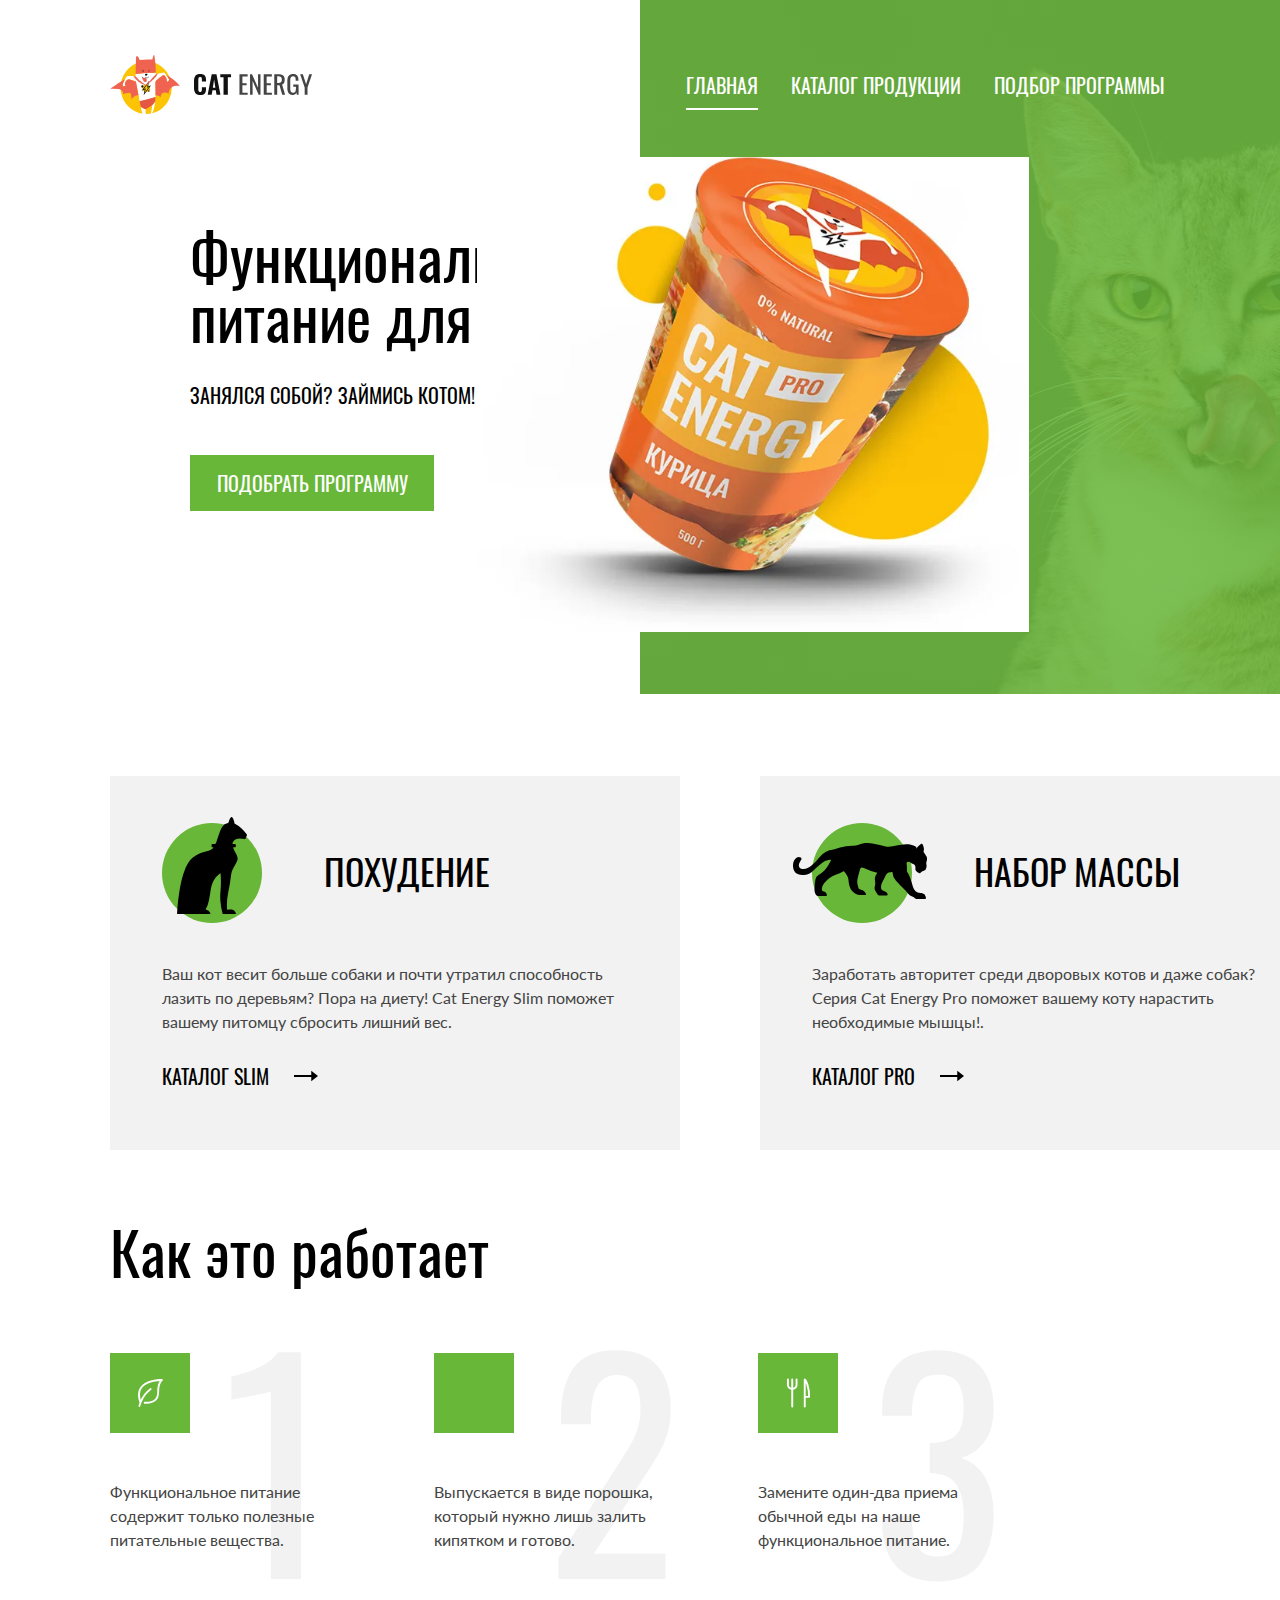
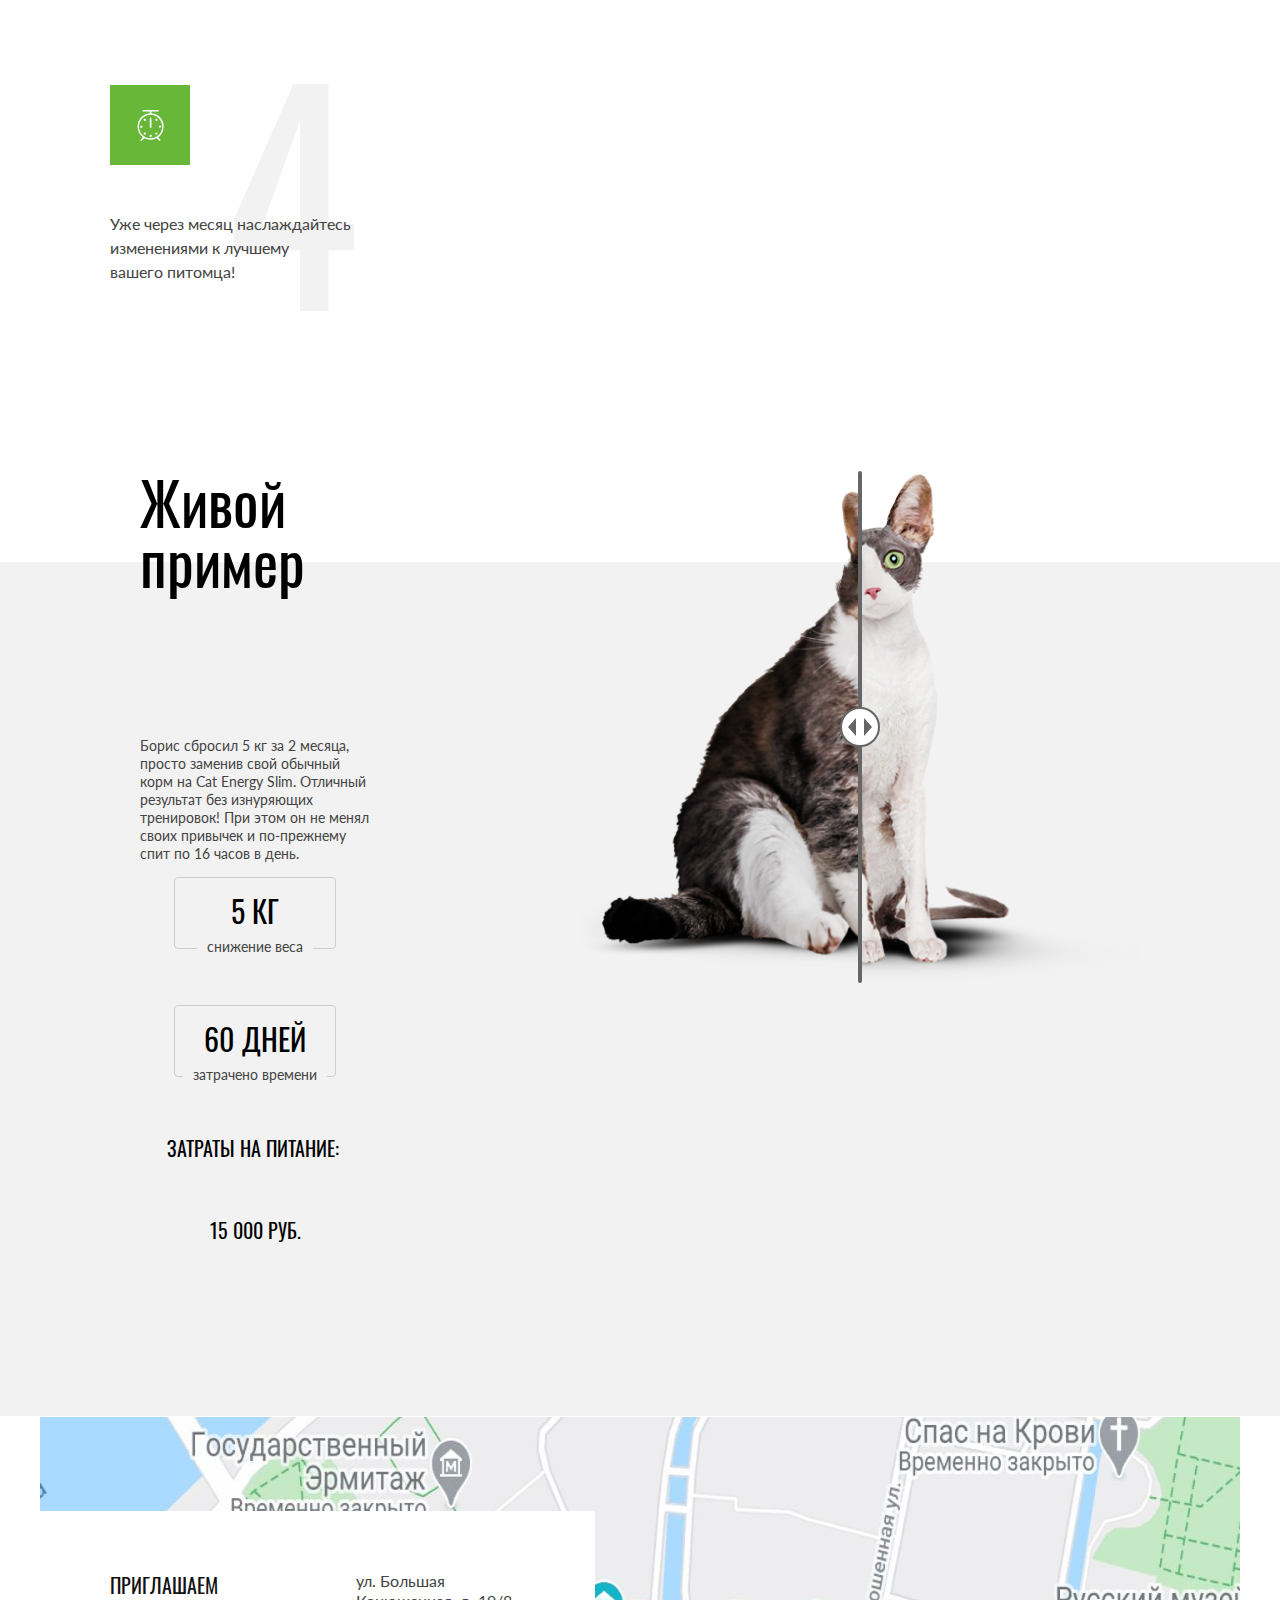
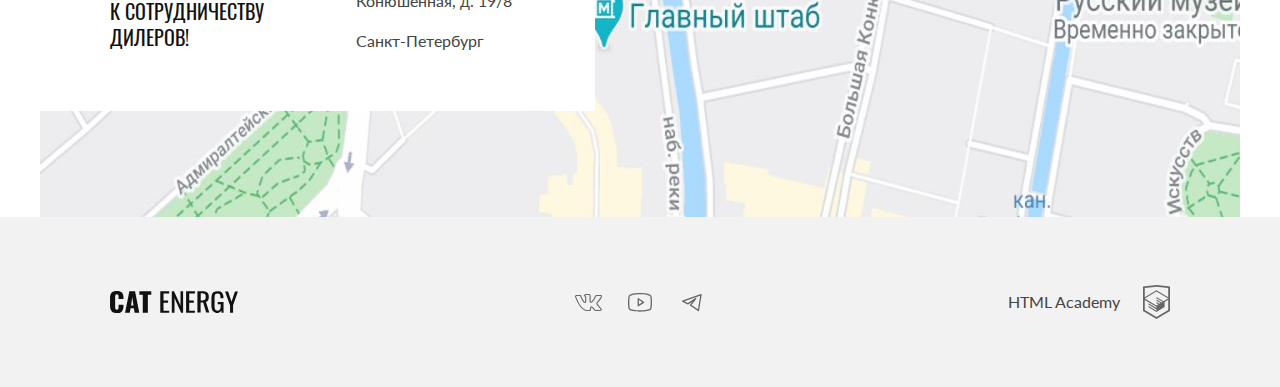
==== commit de9fa172: "Deploying to gh-pages from @ MariaGuzenko/2223581-cat-energy-31@a89fd62954255dea34d79f676a4084b4a7a8" ====
--- a/index.html
+++ b/index.html
@@ -1 +1 @@
-<!DOCTYPE html><html class="page" lang="ru"><head><meta charset="UTF-8"><title>Кэт Энерджи</title><meta name="viewport" content="width=device-width,initial-scale=1"><link rel="stylesheet" href="styles/styles.css"><link rel="icon" href="favicon.ico"><link rel="icon" type="image/png" sizes="16x16" href="favicons/favicon-16x16.png"><link rel="icon" type="image/png" sizes="32x32" href="favicons/favicon-32x32.png"><link rel="icon" type="image/svg+xml" href="favicons/16.svg"><link rel="icon" type="image/svg+xml" href="favicons/32.svg"><link rel="apple-touch-icon" type="image/png" sizes="180x180" href="favicons/apple-icon-180x180.png"><link rel="manifest" href="manifest.webmanifest"><script src="scripts/index.js" defer="defer"></script></head><body class="page__body"><header class="page__header page__header--index main-header"><div class="main-header__container"><a class="main-header__logo logo" href="index.html"><picture><source type="image/svg+xml" media="(min-width: 1440px)" srcset="images/logo-desktop.svg" width="70" height="59"><source type="image/svg+xml" media="(min-width: 768px)" srcset="images/logo-tablet.svg" width="60" height="50"><img class="logo__image" src="images/logo-mobile.svg" width="33" height="38" alt="Логотип интернет-магазина Cat Energy."></picture><img class="logo__text" src="images/logo-text.svg" width="101" height="18" alt="Текст логотипа Cat Energy."> </a><button class="main-header__nav-toggle" type="button"><span class="visually-hidden">Открыть меню</span></button></div><nav class="main-header__nav main-nav"><ul class="main-nav__list site-list"><li class="site-list__item"><a class="site-list__link site-list__link--current" href="index.html">Главная</a></li><li class="site-list__item"><a class="site-list__link" href="catalog.html">Каталог продукции</a></li><li class="site-list__item"><a class="site-list__link" href="index.html">Подбор программы</a></li></ul></nav></header><main class="main-container"><section class="main-container__wrapper hero"><h1 class="hero__title">Функциональное<br>питание для котов</h1><p class="hero__slogan">Занялся собой? Займись котом!</p><picture><source type="image/png" media="(min-width: 1440px)" srcset="images/index-can-dekstop@1x.png, index-can-dekstop@2x.png 2x" width="552" height="499"><source type="image/png" media="(min-width: 768px)" srcset="images/index-can-tablet@1x.png, index-can-tablet@2x.png 2x" width="709" height="609"><img class="hero__image" src="images/index-can-mobile@1x.png" srcset="images/index-can-mobile@2x.png 2x" width="280" height="270" alt="Питание для котов."></picture><a class="hero__link button" href="#">Подобрать программу</a></section><section class="main-container__wrapper feed-program"><h2 class="visually-hidden">Польза различных видов питания Cat Energy для вашего кота</h2><ul class="feed-program__list"><li class="feed-program__item benefit"><h3 class="benefit__title benefit__title--slim">похудение</h3><p class="benefit__description">Ваш кот весит больше собаки и почти утратил способность лазить по деревьям? Пора на диету! Cat Energy Slim поможет вашему питомцу сбросить лишний вес.</p><a class="benefit__link" href="#">каталог slim</a></li><li class="feed-program__item benefit"><h3 class="benefit__title benefit__title--pro">набор массы</h3><p class="benefit__description">Заработать авторитет среди дворовых котов и даже собак? Серия Cat Energy Pro поможет вашему коту нарастить необходимые мышцы!.</p><a class="benefit__link" href="#">каталог pro</a></li></ul></section><section class="main-container__wrapper advantage"><h2 class="advantage__title">Как это работает</h2><ul class="advantage__list"><li class="advantage__item advantage__item--first"><p class="advantage__description">Функциональное питание содержит только полезные питательные вещества.</p></li><li class="advantage__item advantage__item--second"><p class="advantage__description">Выпускается в виде порошка, который нужно лишь залить кипятком и готово.</p></li><li class="advantage__item advantage__item--third"><p class="advantage__description">Замените один-два приема обычной еды на наше функциональное питание.</p></li><li class="advantage__item advantage__item--fourth"><p class="advantage__description">Уже через месяц наслаждайтесь изменениями к лучшему вашего питомца!</p></li></ul></section><section class="main-container__wrapper example"><div class="example__wrapper"><h2 class="example__title">Живой пример</h2><p class="example__history">Борис сбросил 5 кг за 2 месяца, просто заменив свой обычный корм на Cat Energy Slim. Отличный результат без изнуряющих тренировок! При этом он не менял своих привычек и по-прежнему спит по 16 часов в день.</p><div class="example__results-wrapper"><dl class="example__list result"><div class="result__item"><dt class="result__term">Снижение веса</dt><dd class="result__definition">5 кг</dd></div><div class="result__item"><dt class="result__term">Затрачено времени</dt><dd class="result__definition">60 дней</dd></div></dl><dl class="example__price price"><dt class="price__term">Затраты на питание:&nbsp;</dt><dd class="price__definition">15 000 руб.</dd></dl></div></div><div class="example__slider slider-compare"><div class="slider-compare__base"><picture><source type="image/png" media="(min-width: 768px)" srcset="images/cat_fat-tablet@1x.png, images/cat_fat-tablet@2x.png 2x" width="560" height="512"><img class="slider-compare__image slider-compare__image--before" src="images/cat_fat-mobile@1x.png" srcset="images/cat_fat-mobile@2x.png 2x" width="280" height="256" alt="Живой пример: до"></picture></div><div class="slider-compare__resize"><picture><source type="image/png" media="(min-width: 768px)" srcset="images/cat_slim-tablet@1x.png, images/cat_slim-tablet@2x.png 2x" width="560" height="512"><img class="slider-compare__image slider-compare__image--after" src="images/cat_slim-mobile@1x.png" srcset="images/cat_slim-mobile@2x.png 2x" width="280" height="256" alt="Живой пример: после"></picture><button class="slider-compare__button" type="button"><span class="visually-hidden">Сдвинуть ползунок</span></button></div></div></section><section class="main-container__wrapper location"><div class="location__wrapper"><h2 class="visually-hidden">Контакты</h2><p class="location__slogan">Приглашаем<br>к сотрудничеству дилеров!</p><address class="location__address"><span>ул. Большая Конюшенная, д.&nbsp;19/8</span> <span>Санкт-Петербург</span></address></div><div class="location__map"><script async src="https://api-maps.yandex.ru/services/constructor/1.0/js/?um=constructor%3A7c43bc2c25efdfe66f1bb359fb5bb00ebb4dce7a250d7c457fa75ada56500326&amp;width=100%25&amp;height=100%&amp;lang=ru_RU&amp;scroll=true"></script></div></section></main><footer class="page-footer main-footer"><a class="main-footer__logo logo" href="index.html"><img class="main-footer__logo-text logo__text" src="images/logo-text-mobile.svg" width="128" height="24" alt="Логотип Cat Energy."></a><h2 class="visually-hidden">Ссылки на соцсети и сайт разработчика.</h2><ul class="main-footer__social social"><li class="social__item"><a class="social__link social__link--vkontakte" href="https://vk.com/htmlacademy"><span class="visually-hidden">Мы в Вконтакте</span></a></li><li class="social__item"><a class="social__link social__link--youtube" href="https://www.youtube.com/user/htmlacademyru"><span class="visually-hidden">Мы в Ютубе</span></a></li><li class="social__item"><a class="social__link social__link--telegram" href="https://t.me/htmlacademy"><span class="visually-hidden">Мы в Телеграме</span></a></li></ul><a class="main-footer__copyright copyright" href="https://htmlacademy.ru/intensive/adaptive"><span class="copyright__text">HTML Academy</span></a></footer></body></html>+<!DOCTYPE html><html class="page" lang="ru"><head><meta charset="UTF-8"><title>Кэт Энерджи</title><meta name="viewport" content="width=device-width,initial-scale=1"><link rel="preload" href="fonts/Lato/Lato-Regular.woff2" as="font" crossorigin="anonymous"><link rel="preload" href="fonts/Oswald/oswaldregular.woff2" as="font" crossorigin="anonymous"><link rel="stylesheet" href="styles/styles.css"><script src="scripts/index.js" defer="defer"></script><link rel="icon" href="favicon.ico"><link rel="icon" type="image/png" sizes="32x32" href="favicons/favicon-32x32.png"><link rel="icon" type="image/svg+xml" href="favicons/32.svg"><link rel="apple-touch-icon" type="image/png" sizes="180x180" href="favicons/apple-icon-180x180.png"><link rel="manifest" href="manifest.webmanifest"></head><body class="page__body"><header class="main-header main-header--index-desktop"><div class="main-header__wrapper"><div class="main-header__mobile-wrapper"><a class="main-header__logo logo" href="index.html"><picture><source type="image/svg+xml" media="(min-width: 1440px)" srcset="images/logo-desktop.svg" width="70" height="59"><source type="image/svg+xml" media="(min-width: 768px)" srcset="images/logo-tablet.svg" width="60" height="50"><img class="logo__image" src="images/logo-mobile.svg" width="33" height="38" alt="Логотип интернет-магазина Cat Energy."></picture><img class="logo__text" src="images/logo-text.svg" width="101" height="18" alt="Текст логотипа Cat Energy."> </a><button class="main-header__navigation-toggle" type="button"><span class="visually-hidden">Открыть меню</span></button></div><nav class="main-header__navigation main-navigation"><ul class="main-navigation__list site-list site-list--index-desktop"><li class="site-list__item"><a class="site-list__link site-list__link--current" href="index.html">Главная</a></li><li class="site-list__item"><a class="site-list__link" href="catalog.html">Каталог продукции</a></li><li class="site-list__item"><a class="site-list__link" href="index.html">Подбор программы</a></li></ul></nav></div></header><main class="main-container"><section class="hero"><div class="hero__wrapper"><h1 class="hero__title">Функциональное<br>питание для котов</h1><p class="hero__slogan">Занялся собой? Займись котом!</p><div class="hero__image-wrapper"><picture><source width="552" height="499" type="image/webp" media="(min-width: 1440px)" srcset="images/index-can-desktop@1x.webp, images/index-can-desktop@2x.webp 2x"><source width="709" height="609" type="image/webp" media="(min-width: 768px)" srcset="images/index-can-tablet@1x.webp, images/index-can-tablet@2x.webp 2x"><source width="280" height="270" type="image/webp" srcset="images/index-can-mobile@1x.webp, images/index-can-mobile@2x.webp 2x"><source width="552" height="499" type="image/png" media="(min-width: 1440px)" srcset="images/index-can-desktop@1x.png, images/index-can-desktop@2x.png 2x"><source width="709" height="609" type="image/png" media="(min-width: 768px)" srcset="images/index-can-tablet@1x.png, images/index-can-tablet@2x.png 2x"><img class="hero__image" src="images/index-can-mobile@1x.png" srcset="images/index-can-mobile@2x.png 2x" alt="Упаковка питания Cat Energy с курицей в виде стакана 500 грамм" width="280" height="270"></picture></div><a class="hero__link button button--hero" href="#">Подобрать программу</a></div></section><section class="feed-program"><div class="feed-program__wrapper"><h2 class="visually-hidden">Польза различных видов питания Cat Energy для вашего кота</h2><ul class="feed-program__list"><li class="feed-program__item benefit benefit--slim"><h3 class="benefit__title">похудение</h3><p class="benefit__description">Ваш кот весит больше собаки и почти утратил способность лазить по деревьям? Пора на диету! Cat Energy Slim поможет вашему питомцу сбросить лишний вес.</p><a class="benefit__link" href="#">каталог slim</a></li><li class="feed-program__item benefit benefit--pro"><h3 class="benefit__title">набор массы</h3><p class="benefit__description">Заработать авторитет среди дворовых котов и даже собак? Серия Cat Energy Pro поможет вашему коту нарастить необходимые мышцы!.</p><a class="benefit__link" href="#">каталог pro</a></li></ul></div></section><section class="wrapper advantage"><h2 class="advantage__title">Как это работает</h2><ul class="advantage__list"><li class="advantage__item advantage__item--first"><p class="advantage__description">Функциональное питание содержит только полезные питательные вещества.</p></li><li class="advantage__item advantage__item--second"><p class="advantage__description">Выпускается в виде порошка, который нужно лишь залить кипятком и готово.</p></li><li class="advantage__item advantage__item--third"><p class="advantage__description">Замените один-два приема обычной еды на наше функциональное питание.</p></li><li class="advantage__item advantage__item--fourth"><p class="advantage__description">Уже через месяц наслаждайтесь изменениями к лучшему вашего питомца!</p></li></ul></section><section class="example"><div class="example__wrapper"><div class="example__info"><h2 class="example__title">Живой пример</h2><p class="example__history">Борис сбросил 5 кг за 2 месяца, просто заменив свой обычный корм на Cat Energy Slim. Отличный результат без изнуряющих тренировок! При этом он не менял своих привычек и по-прежнему спит по 16 часов в день.</p><div class="example__results-wrapper"><dl class="example__list result"><div class="result__item"><dt class="result__term">Снижение веса</dt><dd class="result__definition">5 кг</dd></div><div class="result__item"><dt class="result__term">Затрачено времени</dt><dd class="result__definition">60 дней</dd></div></dl><dl class="example__price price"><dt class="price__term">Затраты на питание:&nbsp;</dt><dd class="price__definition">15 000 руб.</dd></dl></div></div><div class="example__slider slider-compare"><picture><source type="image/png" media="(min-width: 768px)" srcset="images/cat_fat-tablet@1x.png, images/cat_fat-tablet@2x.png 2x" width="560" height="512"><img class="slider-compare__image slider-compare__image--before" src="images/cat_fat-mobile@1x.png" srcset="images/cat_fat-mobile@2x.png 2x" width="280" height="256" alt="Живой пример: до"></picture><button class="slider-compare__stick" type="button"><span class="slider-compare__thumb"></span> <span class="visually-hidden">Передвинуть ползунок</span></button><picture><source type="image/png" media="(min-width: 768px)" srcset="images/cat_slim-tablet@1x.png, images/cat_slim-tablet@2x.png 2x" width="560" height="512"><img class="slider-compare__image slider-compare__image--after" src="images/cat_slim-mobile@1x.png" srcset="images/cat_slim-mobile@2x.png 2x" width="280" height="256" alt="Живой пример: после"></picture></div></div></section><section class="location"><div class="location__wrapper"><h2 class="visually-hidden">Контакты</h2><p class="location__slogan">Приглашаем<br>к сотрудничеству дилеров!</p><address class="location__address"><span>ул. Большая Конюшенная, д.&nbsp;19/8</span> <span>Санкт-Петербург</span></address></div><div class="location__map"><script async src="https://api-maps.yandex.ru/services/constructor/1.0/js/?um=constructor%3A7c43bc2c25efdfe66f1bb359fb5bb00ebb4dce7a250d7c457fa75ada56500326&amp;lang=ru_RU&amp;scroll=true"></script></div></section></main><footer class="main-footer"><div class="main-footer__wrapper"><a class="main-footer__logo logo" href="index.html"><img class="main-footer__logo-text logo__text" src="images/logo-text-mobile.svg" width="128" height="24" alt="Логотип Cat Energy."></a><h2 class="visually-hidden">Ссылки на соцсети и сайт разработчика.</h2><ul class="main-footer__social social"><li class="social__item"><a class="social__link social__link--vkontakte" href="https://vk.com/htmlacademy"><span class="visually-hidden">Мы в Вконтакте</span></a></li><li class="social__item"><a class="social__link social__link--youtube" href="https://www.youtube.com/user/htmlacademyru"><span class="visually-hidden">Мы в Ютубе</span></a></li><li class="social__item"><a class="social__link social__link--telegram" href="https://t.me/htmlacademy"><span class="visually-hidden">Мы в Телеграме</span></a></li></ul><a class="main-footer__copyright copyright" href="https://htmlacademy.ru/intensive/adaptive"><span class="copyright__text">HTML Academy</span></a></div></footer></body></html>--- a/styles/styles.css
+++ b/styles/styles.css
@@ -1 +1 @@
-@font-face{font-family:Lato;font-weight:400;font-style:normal;src:url(../fonts/lato/Lato-Regular.woff2)format("woff2"),url(../fonts/lato/Lato-Regular.woff2)format("woff2");font-display:swap}@font-face{font-family:Oswald;font-weight:400;font-style:normal;src:url(../fonts/oswald/oswaldregular.woff2)format("woff2"),url(../fonts/oswald/oswaldregular.woff)format("woff");font-display:swap}*,:after,:before{box-sizing:border-box}.visually-hidden{white-space:nowrap;-webkit-clip-path:inset(100%);clip-path:inset(100%);clip:rect(0 0 0 0);border:0;width:1px;height:1px;margin:-1px;padding:0;position:absolute;overflow:hidden}body{margin:0}img{object-fit:contain;max-width:100%;height:auto}a{text-decoration:none}.button{text-transform:uppercase;color:#fff;text-align:center;cursor:pointer;background-color:#68b738;border:none;padding:10px;font-family:Oswald,Arial,sans-serif;font-size:16px;font-style:normal;font-weight:400;line-height:20px;text-decoration:none}.button:hover{background-color:#5eaa2f}.button:active{color:#ffffff4d;background-color:#5eaa2f}.button--tall{padding:15px}.button--secondary{color:#444;background-color:#f2f2f2}.button--secondary:hover,.button--secondary:active{color:inherit;background-color:#ebebeb}@media (width>=768px){.button{padding:14px;font-size:20px;line-height:26px}}.page__body{text-transform:none;color:#444;background-color:#fff;flex-direction:column;min-height:100vh;margin:0;font-family:Lato,Arial,sans-serif;font-size:14px;font-style:normal;font-weight:400;line-height:18px;display:flex}.page__header{color:#000;min-width:320px}.page__footer{min-width:320px}@media (width>=1440px){.page__header--index{z-index:1;color:#fff;background-color:#0000;width:100%;position:absolute;top:0;left:50%;transform:translate(-50%)}}.main-header__container{flex-wrap:wrap;justify-content:space-between;align-items:center;padding:13px 20px;display:flex}.main-header__nav-toggle{background-color:inherit;cursor:pointer;border:none;min-width:24px;min-height:24px;padding:0;display:none}.main-header__nav-toggle:before{content:"";background-color:#000;min-width:24px;min-height:24px;display:block;-webkit-mask-image:url(../icons/stack.svg#navigation-menu);mask-image:url(../icons/stack.svg#navigation-menu);-webkit-mask-position:50%;mask-position:50%;-webkit-mask-size:24px 24px;mask-size:24px 24px;-webkit-mask-repeat:no-repeat;mask-repeat:no-repeat}.main-header__nav-toggle:hover{opacity:.8}.main-header__nav-toggle:active{opacity:.6}.main-header__nav-toggle--open,.main-header__nav-toggle--close{display:block}.main-header__nav-toggle--close:before{-webkit-mask-image:url(../icons/stack.svg#navigation-menu-close);mask-image:url(../icons/stack.svg#navigation-menu-close)}.main-header__nav{background-color:#fff;width:100%}.main-header__nav--open{position:absolute}.main-header__nav--close{display:none}@media (width>=768px){.main-header{flex-wrap:wrap;justify-content:space-between;align-items:center;padding:25px 30px;display:flex}.main-header__wrapper{padding:0}.main-header__nav{background-color:#0000;width:max-content}}@media (width>=1440px){.main-header{flex-wrap:nowrap;padding:55px 110px}}.logo{flex-wrap:wrap;align-items:center;gap:56px;text-decoration:none;display:flex}.logo:hover{opacity:.8}.logo:active{opacity:.6}.logo__image{width:33px;height:38px;display:block}.logo__text{width:101px;height:18px;display:block}@media (width>=1440px){.logo{gap:14px}.logo__image{width:70px;height:59px}.logo__text{width:118px;height:21px}}.main-nav__list{flex-direction:column;width:100%;margin:0;display:flex}@media (width>=768px){.main-nav__list{flex-flow:wrap;gap:33px;width:max-content;max-width:590px}}.site-list{text-transform:uppercase;color:inherit;text-align:center;padding:0;font-family:Oswald,Arial,sans-serif;font-size:20px;font-style:normal;font-weight:400;line-height:20px;list-style-type:none}.site-list__link{color:inherit;border-top:1px solid #e6e6e6;padding:23px;text-decoration:none;display:block}.site-list__link:hover{opacity:.6}.site-list__link:active{opacity:.3}@media (width>=768px){.site-list__link{border:none;padding:0;font-size:18px;line-height:24px}.site-list__link--current{position:relative}.site-list__link--current:after{content:"";background-color:#68b738;width:100%;height:2px;position:absolute;bottom:-10px;left:0}}@media (width>=1440px){.site-list__link{padding:0;font-size:20px;line-height:30px}.site-list__link--current:after{background-color:#fff}}.main-container{flex-grow:1}.main-container__wrapper{min-width:320px}.hero{text-transform:none;color:#fff;text-align:center;background-image:-webkit-linear-gradient(#68b738d9 302px,#fff 302px),-webkit-image-set(url(../images/index-background-mobile@1x.jpg) 1x type("image/jpg"),url(../images/index-background-mobile@2x.jpg) 2x type("image/jpg"));background-image:linear-gradient(#68b738d9 302px,#fff 302px),image-set("../images/index-background-mobile@1x.jpg" 1x type("image/jpg"),"../images/index-background-mobile@2x.jpg" 2x type("image/jpg"));background-position:50% 0,50% 0;background-repeat:no-repeat;background-size:cover,auto 302px;background-color:linear-gradient(#68b738d9 302px,#fff 302px);padding:27px 20px 10px;font-family:Oswald,Arial,sans-serif;font-size:14px;font-style:normal;font-weight:400;line-height:14px}.hero__title{margin-top:0;margin-bottom:25px;font-size:36px;font-weight:400;line-height:36px}.hero__slogan{text-transform:uppercase;margin-top:0;margin-bottom:29px}.hero__image{width:280px;height:270px;margin:0 auto 3px;display:block}.hero__link{width:280px;margin:0 auto;display:block}@media (width>=768px){.hero{text-transform:none;color:#000;text-align:left;background-color:#fff;background-image:none;padding:40px 30px 0;font-family:Oswald,Arial,sans-serif;font-size:20px;font-style:normal;font-weight:400;line-height:20px;position:relative}.hero__title{margin-bottom:40px;margin-left:90px;font-size:60px;line-height:60px}.hero__slogan{margin-bottom:21px;margin-left:90px}.hero__image{width:709px;height:609px;margin:0 auto;display:block}.hero__link{width:244px;position:absolute;bottom:526px;left:120px}}@media (width>=1440px){.hero{background-image:-webkit-linear-gradient(90deg,#fff 50vw,#68b738d9 50vw),-webkit-image-set(url(../images/index-background-desktop@1x.jpg) 1x type("image/jpg"),url(../images/index-background-desktop@2x.jpg) 2x type("image/jpg"));background-image:linear-gradient(90deg,#fff 50vw,#68b738d9 50vw),image-set("../images/index-background-desktop@1x.jpg" 1x type("image/jpg"),"../images/index-background-desktop@2x.jpg" 2x type("image/jpg"));background-position:50%,50vw 50%;background-repeat:no-repeat;background-size:cover,contain;min-height:694px;padding:224px 190px 42px}.hero__title{margin-left:0}.hero__slogan{margin-bottom:52px;margin-left:0}.hero__image{width:552px;height:499px;position:absolute;bottom:52px;left:50%;transform:translate(-163px)}.hero__link{margin:0;position:static}}.feed-program{padding:10px 20px}.feed-program__list{flex-direction:column;gap:20px;margin:0;padding:0;list-style-type:none;display:flex}@media (width>=768px){.feed-program{padding:0 30px 30px}.feed-program__list{gap:30px}}@media (width>=1440px){.feed-program{padding:40px 110px}.feed-program__list{flex-flow:wrap;justify-content:space-between;gap:80px}}.benefit{background-color:#f2f2f2;padding:30px 20px 18px}.benefit__title{text-transform:uppercase;color:#000;align-items:center;gap:20px;margin-top:0;margin-bottom:29px;font-family:Oswald,Arial,sans-serif;font-size:24px;font-style:normal;font-weight:400;line-height:37px;display:flex;position:relative}.benefit__title:before{content:"";background-color:#68b738;border-radius:50%;flex-shrink:0;width:50px;height:50px;display:block}.benefit__title--slim:after{content:"";background-image:url(../icons/stack.svg#benefit-cat-slim);width:36px;height:50px;position:absolute;top:calc(50% - 3px);left:7px;transform:translateY(-50%)}.benefit__title--pro:after{content:"";background-image:url(../icons/stack.svg#benefit-cat-pro);width:67px;height:28px;position:absolute;top:50%;left:-8px;transform:translateY(-50%)}.benefit__description{border-bottom:1px solid #d9d9d9;margin-top:0;margin-bottom:15px;padding-bottom:23px}.benefit__link{text-transform:uppercase;color:#000;align-items:center;gap:15px;font-family:Oswald,Arial,sans-serif;font-size:16px;font-style:normal;font-weight:400;line-height:16px;text-decoration:none;display:flex}.benefit__link:after{content:"";background-color:#000;width:32px;height:12px;display:block;-webkit-mask-image:url(../icons/stack.svg#right-arrow);mask-image:url(../icons/stack.svg#right-arrow);-webkit-mask-position:0;mask-position:0;-webkit-mask-size:24px 12px;mask-size:24px 12px;-webkit-mask-repeat:no-repeat;mask-repeat:no-repeat}.benefit__link:hover:after{transform-origin:0;transform:scaleX(1.33)}.benefit__link:active{opacity:.3}.benefit__link:active:after{transform-origin:0;transform:scaleX(1.33)}@media (width>=768px){.benefit{min-height:372px;padding:77px 63px 53px 53px}.benefit__title{margin-top:0;margin-bottom:24px;font-size:36px;line-height:36px;position:relative}.benefit__title:before{content:"";width:200px;height:200px;position:absolute;top:15px;right:0}.benefit__title--slim:after{width:140px;height:194px;top:4px;left:auto;right:30px;transform:none}.benefit__title--pro:after{width:268px;height:112px;top:58px;left:auto;right:-34px;transform:none}.benefit__description{border-bottom:none;max-width:340px;margin-top:0;margin-bottom:48px;padding-bottom:0;font-size:16px;line-height:24px}.benefit__link{gap:25px;font-size:20px;line-height:30px}}@media (width>=1440px){.benefit{min-width:570px;min-height:374px;padding:41px 61px 55px 52px}.benefit__title{gap:62px;margin-bottom:39px}.benefit__title:before{width:100px;height:100px;position:static}.benefit__title--slim:after{width:70px;height:97px;top:-6px;left:15px;right:auto;transform:none}.benefit__title--pro:after{width:134px;height:56px;top:20px;left:-19px;right:auto;transform:none}}.advantage{padding:10px 20px 49px}.advantage__title{text-transform:none;color:#000;margin-top:0;margin-bottom:40px;font-family:Oswald,Arial,sans-serif;font-size:36px;font-style:normal;font-weight:400;line-height:40px}.advantage__list{flex-direction:column;gap:20px;margin:0;padding:0;list-style-type:none;display:flex}.advantage__item{align-items:center;gap:20px;display:flex}.advantage__item:before{content:"";background-color:#68b738;background-position:50%;background-repeat:no-repeat;flex-shrink:0;width:60px;height:60px;display:block}.advantage__description{align-items:center;gap:20px;display:flex}.advantage__description:before{content:"";background-color:#68b738;background-position:50%;background-repeat:no-repeat;flex-shrink:0;width:60px;height:60px;display:block}.advantage__item--first:before{background-image:url(../icons/stack.svg1);background-size:30px 32px}.advantage__item--second:before{background-image:url(../icons/stack.svg2);background-size:26px 29px}.advantage__item--third:before{background-image:url(../icons/stack.svg3);background-size:25px 30px}.advantage__item--fourth:before{background-image:url(../icons/stack.svg4);background-size:27px 31px}@media (width>=768px){.advantage{border-bottom:1px solid #e6e6e6;padding:15px 30px 47px;font-size:16px;line-height:24px}.advantage__title{margin-bottom:32px;font-size:60px;line-height:60px}.advantage__list{counter-reset:item-counter;flex-flow:wrap;gap:37px 153px;display:flex}.advantage__item{flex-direction:column;align-items:flex-start;gap:31px;max-width:230px;padding:40px 0 57px;position:relative}.advantage__item:before{width:80px;height:80px}.advantage__item:after{z-index:-1;content:counter(item-counter);counter-increment:item-counter;text-transform:none;color:#f2f2f2;font-family:Oswald,Arial,sans-serif;font-size:280px;font-style:normal;font-weight:400;line-height:280px;position:absolute;top:0;right:0}}@media (width>=1440px){.advantage{border-bottom:none;padding:31px 110px}.advantage__list{justify-content:space-between;gap:94px}}.example{background-color:#eaeaea;padding:25px 20px 40px}.example__title{text-transform:none;color:#000;margin-top:0;margin-bottom:40px;font-family:Oswald,Arial,sans-serif;font-size:36px;font-style:normal;font-weight:400;line-height:40px}.example__description{margin-top:0;margin-bottom:20px}.example__results-wrapper{flex-direction:column;justify-content:space-between;align-items:center;gap:20px;margin-bottom:20px;display:flex}.example__list,.example__price{margin:0}.example__slider{width:280px;margin:0 auto}@media (width>=768px){.example{background-color:#fff;background-image:linear-gradient(0deg,#eaeaea 462px,#fff 462px);padding:45px 30px 101px}.example__title{margin-bottom:60px;font-size:60px;line-height:60px}.example__description{margin-bottom:55px;font-size:16px;line-height:24px}.example__results-wrapper{flex-flow:wrap;justify-content:space-between;align-items:center;margin-bottom:99px;display:flex}.example__slider{width:560px}}@media (width>=1440px){.example{background-color:#fff;background-image:linear-gradient(0deg,#f2f2f2 462px,#fff 462px);grid-template-columns:auto 560px;gap:224px;padding:38px 110px 75px;display:grid}.example__title{margin-bottom:146px}.example__description{margin-bottom:69px}.example__results-wrapper{flex-direction:column;align-items:flex-start;gap:47px;margin-bottom:0}}.result{flex-wrap:wrap;justify-content:center;gap:32px;display:flex}.result__item{padding-bottom:14px;position:relative}.result__term{z-index:1;text-transform:lowercase;text-align:center;background-color:#eaeaea;width:70%;min-height:24px;padding:0 10px;font-size:12px;line-height:12px;position:absolute;bottom:0;left:50%;transform:translate(-50%)}.result__definition{text-transform:uppercase;color:#444;text-align:center;border:1px solid #cdcdcd;border-radius:4px;min-width:124px;margin:0;padding:14px 15px 18px;font-family:Oswald,Arial,sans-serif;font-size:24px;font-style:normal;font-weight:400;line-height:24px}@media (width>=768px){.result{gap:42px}.result__item{min-width:162px}.result__term{background-color:#fff;min-width:max-content;font-size:14px;line-height:16px}.result__definition{font-size:30px;line-height:37px}}@media (width>=1440px){.result__term{background-color:#f2f2f2}}.price{text-transform:uppercase;color:#000;flex-wrap:wrap;justify-content:center;font-family:Oswald,Arial,sans-serif;font-size:14px;font-style:normal;font-weight:400;line-height:20px;display:flex}.price__definition{margin:0}@media (width>=768px){.price{flex-direction:column;align-items:flex-end;gap:9px;font-size:20px;line-height:20px}}@media (width>=1440px){.price{flex-direction:row;align-items:flex-start;gap:63px}}.slider-compare{position:relative}.slider-compare__image{object-fit:cover;width:280px;height:256px;display:block}.slider-compare__image--before{object-position:left}.slider-compare__image--after{object-position:right}.slider-compare__base{width:50%}.slider-compare__resize{width:50%;position:absolute;top:0;right:0}.slider-compare__button{z-index:1;cursor:pointer;background-color:#666;border:none;border-radius:2px;width:4px;height:100%;padding:0;display:block;position:absolute;top:0;left:-2px}.slider-compare__button:before{content:"";background-color:#fff;border:2px solid #666;border-radius:50%;width:40px;height:40px;position:absolute;top:50%;left:50%;transform:translate(-50%,-50%)}.slider-compare__button:after{content:"";background-color:#666;width:24px;height:18px;position:absolute;top:50%;left:50%;transform:translate(-50%,-50%);-webkit-mask-image:url(../icons/stack.svg#slider-compare-button);mask-image:url(../icons/stack.svg#slider-compare-button);-webkit-mask-position:50%;mask-position:50%;-webkit-mask-size:24px 18px;mask-size:24px 18px;-webkit-mask-repeat:no-repeat;mask-repeat:no-repeat}@media (width>=768px){.slider-compare__image{width:560px;height:512px}}.location--catalog{background-color:#f2f2f2}.location__wrapper{grid-template-columns:1fr 1fr;justify-content:space-between;align-items:center;gap:5px;padding:26px 20px;display:grid}.location__slogan{text-transform:uppercase;color:#111;margin:0;font-family:Oswald,Arial,sans-serif;font-size:16px;font-style:normal;font-weight:400;line-height:20px}.location__address{flex-direction:column;font-style:normal;line-height:20px;display:flex}.location__map{background-image:-webkit-image-set(url(../images/map-mobile@1x.jpg) 1x type("image/jpg"),url(../images/map-mobile@2x.jpg) 2x type("image/jpg"));background-image:image-set("../images/map-mobile@1x.jpg" 1x type("image/jpg"),"../images/map-mobile@2x.jpg" 2x type("image/jpg"));background-repeat:no-repeat;background-size:cover;height:362px;overflow:hidden}@media (width>=768px){.location__wrapper{gap:300px;padding:60px 70px}.location__slogan{font-size:20px;line-height:26px}.location__address{text-align:right;gap:20px;font-size:16px}.location__map{min-height:400px}}@media (width>=1440px){.location{position:relative}.location__wrapper{background-color:#fff;gap:87px;width:565px;padding:60px 80px;position:absolute;top:95px;left:110px}.location__address{text-align:left}}.main-footer{text-transform:none;color:#444;background-color:#f2f2f2;flex-direction:column;gap:20px;padding:40px 20px;font-family:Lato,Arial,sans-serif;font-size:16px;font-style:normal;font-weight:400;line-height:20px;display:flex}.main-footer__logo{align-self:center;display:block}.main-footer__logo-text{width:128px;height:24px}.main-footer__copyright{display:block}@media (width>=768px){.main-footer{flex-flow:wrap;justify-content:space-between;align-items:center;padding:66px 110px}}.social{border-top:1px solid #d9d9d9;border-bottom:1px solid #d9d9d9;flex-wrap:wrap;justify-content:center;gap:24px;margin:0;padding:20px;list-style-type:none;display:flex}.social__link{min-width:28px;min-height:22px;display:block}.social__link:before{content:"";background-color:#666;width:28px;height:22px;display:block;-webkit-mask-position:50%;mask-position:50%;-webkit-mask-size:28px 22px;mask-size:28px 22px;-webkit-mask-repeat:no-repeat;mask-repeat:no-repeat}.social__link:hover:before,.social__link:focus-visible:before{background-color:#68b738}.social__link:active{opacity:.3}.social__link:active:before{background-color:#68b738}.social__link--telegram:before{-webkit-mask-image:url(../icons/stack.svg#social-telegram);mask-image:url(../icons/stack.svg#social-telegram)}.social__link--vkontakte:before{-webkit-mask-image:url(../icons/stack.svg#social-vkontakte);mask-image:url(../icons/stack.svg#social-vkontakte)}.social__link--youtube:before{-webkit-mask-image:url(../icons/stack.svg#social-youtube);mask-image:url(../icons/stack.svg#social-youtube)}@media (width>=768px){.social{border:none;padding:0}}.copyright{text-transform:none;color:inherit;justify-content:space-between;align-items:center;font-family:Lato,Arial,sans-serif;font-size:16px;font-style:normal;font-weight:400;line-height:20px;text-decoration:none;display:flex}.copyright:after{content:"";background-color:#666;flex-shrink:0;width:27px;height:34px;display:block;-webkit-mask-image:url(../icons/stack.svg#logo-htmlacademy);mask-image:url(../icons/stack.svg#logo-htmlacademy);-webkit-mask-position:50%;mask-position:50%;-webkit-mask-size:27px 34px;mask-size:27px 34px;-webkit-mask-repeat:no-repeat;mask-repeat:no-repeat}.copyright:hover:after,.copyright:focus-visible:after{background-color:#68b738}.copyright:active{opacity:.3}.copyright:active:after{background-color:#68b738}@media (width>=768px){.copyright{gap:23px}}.catalog{padding-top:27px}.catalog__title{text-transform:none;color:#000;margin-top:0;margin-bottom:41px;padding:0 20px;font-family:Oswald,Arial,sans-serif;font-size:36px;font-style:normal;font-weight:400;line-height:36px}.catalog__list{margin:0;padding:0;list-style-type:none}@media (width>=768px){.catalog{padding:40px 30px}.catalog__title{margin-bottom:63px;padding:0;font-size:60px;line-height:60px}.catalog__list{grid-template-columns:1fr 1fr;gap:60px;display:grid}}@media (width>=1440px){.catalog{padding:19px 110px}.catalog__list{grid-template-columns:repeat(4,1fr);gap:80px 63px}}.card{border-bottom:1px solid #ebebeb;grid-template-areas:"img title""img properties""button button";padding:20px 20px 25px;display:grid}.card:first-child{border-top:1px solid #ebebeb}.card__link-image{grid-area:img}.card__image{width:140px;height:107px;display:block}.card__link-title{text-transform:uppercase;color:#222;grid-area:title;max-width:76px;font-family:Oswald,Arial,sans-serif;font-size:16px;font-style:normal;font-weight:400;line-height:20px;text-decoration:none}.card__title{font:inherit;margin:0}.card__properties{grid-area:properties;margin:0;font-size:12px;line-height:16px}.card__property{justify-content:space-between;display:flex}.card__button{grid-area:button;justify-self:stretch}.card--show-more{grid-template-areas:"title""description""button";justify-items:center}.card--show-more .card__title{background-image:url(../icons/stack.svg#card-plus);background-position:top;background-repeat:no-repeat;background-size:30px 30px;max-width:max-content;padding-top:53px}.card__description{grid-area:description}@media (width>=768px){.card{background-image:linear-gradient(#fff 81px,#f2f2f2 81px);border:none;grid-template-areas:"img""title""properties""button";justify-items:center;gap:22px;min-width:324px;padding:0 37px 40px}.card:first-child{border:none}.card__image{width:200px;height:210px}.card__link-title{text-align:center;max-width:140px;font-size:20px;line-height:24px}.card__button{margin-top:10px}.card__properties{justify-self:stretch;font-size:16px;line-height:20px}.card__property{border-bottom:1px solid #cdcdcd;padding:4px 0}.card__description{margin:0;font-size:16px;line-height:18px}.card--show-more{background-color:#fff;background-image:none;border:2px solid #f2f2f2;grid-template-areas:"title""description""button";place-items:end center;padding-top:50px}.card--show-more .card__title{background-size:60px 60px;padding-top:110px}.card--show-more .card__description{text-align:center;max-width:170px}.card--show-more .card__button{margin-top:60px}}@media (width>=1440px){.card{gap:31px;min-width:245px}.card__image{width:169px;height:210px}}.addition{padding:25px 20px 20px}.addition__title{text-transform:none;color:#000;margin:0 0 35px;font-family:Oswald,Arial,sans-serif;font-size:24px;font-style:normal;font-weight:400;line-height:24px}.addition__list{margin:0;padding:0;list-style-type:none}.addition-card{border-bottom:1px solid #cdcdcd;flex-direction:column;padding:13px 0 18px;display:flex}.addition-card:first-child{border-top:1px solid #cdcdcd}.addition-card__link-title{text-transform:uppercase;color:#222;font-family:Oswald,Arial,sans-serif;font-size:16px;font-style:normal;font-weight:400;line-height:16px;text-decoration:none}.addition-card__title{font:inherit;margin:0}.addition-card__properties{flex-wrap:wrap;justify-content:space-between;line-height:14px;display:flex}.addition-card__button{display:block}.promo{color:#fff;background-color:#68b738;background-image:-webkit-linear-gradient(#68b738d9,#68b738d9),-webkit-image-set(url(../images/image-gift-mobile@1x.jpg) 1x type("image/jpg"),url(../images/image-gift-mobile@2x.jpg) 2x type("image/jpg"));background-image:linear-gradient(#68b738d9,#68b738d9),image-set("../images/image-gift-mobile@1x.jpg" 1x type("image/jpg"),"../images/image-gift-mobile@2x.jpg" 2x type("image/jpg"));background-position:50%;background-repeat:no-repeat;background-size:cover,auto;min-height:290px;padding:59px 60px 20px}.promo__slogan{text-align:center;background-image:url(../icons/stack.svg#promo-gift);background-position:top;background-repeat:no-repeat;background-size:78px 80px;margin:0;padding-top:128px;font-size:16px;line-height:20px}.subscribe{padding:20px 20px 40px;font-family:Oswald,Arial,sans-serif}.subscribe__title{text-transform:none;color:#000;margin-top:0;margin-bottom:32px;font-family:inherit;font-size:24px;font-style:normal;font-weight:400;line-height:24px}.subscribe__slogan{text-transform:none;color:#000;margin-top:0;margin-bottom:24px;font-family:inherit;font-size:16px;font-style:normal;font-weight:400;line-height:24px}.email-form{flex-direction:column;gap:16px;display:flex}.email-form__input{text-transform:uppercase;color:inherit;border:1px solid #cdcdcd;padding:13px;font-family:inherit;font-size:20px;font-style:normal;font-weight:400;line-height:30px}.email-form__input:hover{border-color:#cdcdcd}.email-form__input:focus{border-width:2px;border-color:#444}.email-form__input--error{border:2px solid #ff8282}+@font-face{font-family:Lato;font-weight:400;font-style:normal;src:url(../fonts/lato/Lato-Regular.woff2)format("woff2"),url(../fonts/lato/Lato-Regular.woff2)format("woff2");font-display:swap}@font-face{font-family:Oswald;font-weight:400;font-style:normal;src:url(../fonts/oswald/oswaldregular.woff2)format("woff2"),url(../fonts/oswald/oswaldregular.woff)format("woff");font-display:swap}*,:after,:before{box-sizing:border-box}.visually-hidden{white-space:nowrap;-webkit-clip-path:inset(100%);clip-path:inset(100%);clip:rect(0 0 0 0);border:0;width:1px;height:1px;margin:-1px;padding:0;position:absolute;overflow:hidden}body{margin:0}img{object-fit:contain;max-width:100%;height:auto}a{text-decoration:none}.button{text-transform:uppercase;color:#fff;text-align:center;cursor:pointer;background-color:#68b738;border:none;padding:10px;font-family:Oswald,Arial,sans-serif;font-size:16px;font-style:normal;font-weight:400;line-height:20px;text-decoration:none}.button:hover{background-color:#5eaa2f}.button:active{color:#ffffff4d;background-color:#5eaa2f}.button--tall{padding:15px;font-size:20px;line-height:26px}.button--secondary{color:#444;background-color:#f2f2f2}.button--secondary:hover,.button--secondary:active{color:inherit;background-color:#ebebeb}@media (width>=768px){.button--hero{padding:15px;font-size:20px;line-height:26px}}.page__body{text-transform:none;color:#444;background-color:#fff;flex-direction:column;min-width:320px;min-height:100vh;margin:0;font-family:Lato,Arial,sans-serif;font-size:14px;font-style:normal;font-weight:400;line-height:18px;display:flex}.main-header__wrapper{width:100%;min-width:320px;max-width:1440px;margin:0 auto}.main-header__mobile-wrapper{flex-wrap:wrap;justify-content:space-between;align-items:center;padding:13px 20px;display:flex}.main-header__navigation-toggle{background-color:inherit;cursor:pointer;border:none;min-width:24px;min-height:24px;padding:0;display:none}.main-header__navigation-toggle:before{content:"";background-color:#000;min-width:24px;min-height:24px;display:block;-webkit-mask-image:url(../icons/stack.svg#navigation-menu);mask-image:url(../icons/stack.svg#navigation-menu);-webkit-mask-position:50%;mask-position:50%;-webkit-mask-size:24px 24px;mask-size:24px 24px;-webkit-mask-repeat:no-repeat;mask-repeat:no-repeat}.main-header__navigation-toggle:hover{opacity:.8}.main-header__navigation-toggle:active{opacity:.6}.main-header__navigation-toggle--open,.main-header__navigation-toggle--close{display:block}.main-header__navigation-toggle--close:before{-webkit-mask-image:url(../icons/stack.svg#navigation-menu-close);mask-image:url(../icons/stack.svg#navigation-menu-close)}.main-header__navigation{background-color:#fff;width:100%}.main-header__navigation--open{position:absolute}.main-header__navigation--close{display:none}@media (width>=768px){.main-header__wrapper{flex-wrap:wrap;justify-content:space-between;align-items:center;padding:25px 30px;display:flex}.main-header__mobile-wrapper{align-self:flex-start;padding:0}.main-header__navigation{background-color:#0000;width:max-content}}@media (width>=1200px){.main-header--index-desktop{position:relative}.main-header--index-desktop:before{content:"";z-index:-1;background-color:#49474b;background-image:linear-gradient(#68b738d9,#68b738d9);width:50%;height:100%;position:absolute;top:0;left:50%}.main-header__wrapper{flex-wrap:nowrap;padding:55px 110px}.main-header__navigation{max-width:500px}}.logo{flex-wrap:wrap;align-items:center;gap:56px;text-decoration:none;display:flex}.logo:hover{opacity:.8}.logo:active{opacity:.6}.logo__image{width:33px;height:38px;display:block}.logo__text{width:101px;height:18px;display:block}@media (width>=768px){.logo{gap:13px}.logo__image{width:60px;height:50px}}@media (width>=1200px){.logo{gap:14px}.logo__image{width:70px;height:59px}.logo__text{width:118px;height:21px}}.main-navigation__list{flex-direction:column;width:100%;margin:0;display:flex}@media (width>=768px){.main-navigation__list{flex-flow:wrap;gap:33px;max-width:450px;margin-right:5px}}@media (width>=1200px){.main-navigation__list{max-width:40vw}}.site-list{text-transform:uppercase;color:inherit;text-align:center;padding:0;font-family:Oswald,Arial,sans-serif;font-size:20px;font-style:normal;font-weight:400;line-height:20px;list-style-type:none}.site-list__link{color:inherit;border-top:1px solid #e6e6e6;padding:23px;text-decoration:none;display:block}.site-list__link:hover{opacity:.6}.site-list__link:active{opacity:.3}@media (width>=768px){.site-list__link{border:none;padding:0;font-size:18px;line-height:24px}.site-list__link--current{position:relative}.site-list__link--current:after{content:"";background-color:#68b738;width:100%;height:2px;position:absolute;bottom:-10px;left:0}}@media (width>=1200px){.site-list--index-desktop{color:#fff}.site-list__link{padding:0;font-size:20px;line-height:30px}.site-list--index-desktop .site-list__link--current:after{background-color:currentColor}}.main-container{flex-grow:1}.hero{text-transform:none;color:#fff;text-align:center;background-color:#fff;background-image:-webkit-linear-gradient(#68b738d9 302px,#fff 302px),-webkit-image-set(url(../images/index-background-mobile@1x.jpg) 1x type("image/jpg"),url(../images/index-background-mobile@2x.jpg) 2x type("image/jpg")),-webkit-linear-gradient(90deg,#4e4e53,#434247 50%);background-image:linear-gradient(#68b738d9 302px,#fff 302px),image-set("../images/index-background-mobile@1x.jpg" 1x type("image/jpg"),"../images/index-background-mobile@2x.jpg" 2x type("image/jpg")),linear-gradient(90deg,#4e4e53,#434247 50%);background-position:50% 0,50% 0;background-repeat:no-repeat;background-size:cover,auto 302px,auto 302px;font-family:Oswald,Arial,sans-serif;font-size:14px;font-style:normal;font-weight:400;line-height:14px}.hero__wrapper{width:100%;min-width:320px;max-width:1440px;margin:0 auto;padding:27px 20px 10px}.hero__title{margin-top:0;margin-bottom:25px;font-size:36px;font-weight:400;line-height:36px}.hero__slogan{text-transform:uppercase;margin-top:0;margin-bottom:29px}.hero__image{width:280px;height:270px;margin:0 auto 3px;display:block}.hero__link{width:280px;margin:0 auto;display:block}@media (width>=768px){.hero{text-transform:none;color:#000;text-align:left;background-image:none;font-family:Oswald,Arial,sans-serif;font-size:20px;font-style:normal;font-weight:400;line-height:20px}.hero__wrapper{grid-template-columns:90px auto;padding:40px 30px 0;display:grid}.hero__title{grid-area:1/2/2/4;max-width:420px;margin-bottom:40px;font-size:60px;line-height:60px}.hero__slogan{grid-area:2/2/3/4;margin-bottom:21px}.hero__image-wrapper{grid-area:3/1/5/4}.hero__image{width:709px;height:609px;margin:0 auto;display:block}.hero__link{grid-area:3/2/4/3;width:244px;margin:28px 0 0}}@media (width>=1200px){.hero{background-color:#0000;position:relative}.hero:before{content:"";z-index:-1;background-color:#49474b;background-image:-webkit-linear-gradient(#68b738d9,#68b738d9),-webkit-image-set(url(../images/index-background-desktop@1x.webp) 1x type("image/webp"),url(../images/index-background-desktop@2x.webp) 2x type("image/webp"),url(../images/index-background-desktop@1x.jpg) 1x type("image/jpg"),url(../images/index-background-desktop@2x.jpg) 2x type("image/jpg")),-webkit-linear-gradient(90deg,#4f4e53,#3e3d42 50%);background-image:linear-gradient(#68b738d9,#68b738d9),image-set("../images/index-background-desktop@1x.webp" 1x type("image/webp"),"../images/index-background-desktop@2x.webp" 2x type("image/webp"),"../images/index-background-desktop@1x.jpg" 1x type("image/jpg"),"../images/index-background-desktop@2x.jpg" 2x type("image/jpg")),linear-gradient(90deg,#4f4e53,#3e3d42 50%);background-position:50%,0 0,50%;background-repeat:no-repeat;background-size:cover,1040px 694px,cover;width:50%;height:100%;min-height:694px;position:absolute;bottom:0;left:50%}.hero__wrapper{grid-template-rows:81px repeat(3,max-content) 132px;grid-template-columns:calc(50% - 163px) 163px 50%;place-items:start;margin-top:-24px;padding:0 190px 50px;display:grid}.hero__title{grid-area:2/1/3/3;margin-bottom:38px;margin-left:0}.hero__slogan{grid-area:3/1/4/3;max-width:290px;margin-bottom:48px;margin-left:0}.hero__image-wrapper{grid-area:1/2/6/4}.hero__image{width:552px;height:499px}.hero__link{grid-area:4/1/5/3;margin:0;position:static}}.feed-program__wrapper{width:100%;min-width:320px;max-width:1440px;margin:0 auto;padding:10px 20px}.feed-program__list{flex-direction:column;gap:20px;margin:0;padding:0;list-style-type:none;display:flex}@media (width>=768px){.feed-program__wrapper{padding:0 30px 30px}.feed-program__list{gap:30px}}@media (width>=1200px){.feed-program__wrapper{padding:82px 110px 40px}.feed-program__list{flex-direction:row;justify-content:space-between;gap:80px}}.benefit{background-color:#f2f2f2;padding:30px 20px 18px;position:relative}.benefit:before{content:"";background-color:#68b738;border-radius:50%;width:50px;height:50px;position:absolute;top:24px;left:20px}.benefit--slim:after{content:"";background-image:url(../icons/stack.svg#benefit-cat-slim);width:36px;height:50px;position:absolute;top:21px;left:27px}.benefit--pro:after{content:"";background-image:url(../icons/stack.svg#benefit-cat-pro);width:67px;height:28px;position:absolute;top:35px;left:13px}.benefit__title{text-transform:uppercase;color:#000;margin-top:0;margin-bottom:29px;padding-left:70px;font-family:Oswald,Arial,sans-serif;font-size:24px;font-style:normal;font-weight:400;line-height:37px}.benefit__description{margin-top:0;margin-bottom:23px;padding-right:13px}.benefit__link{text-transform:uppercase;color:#000;border-top:1px solid #d9d9d9;align-items:center;gap:15px;padding-top:19px;font-family:Oswald,Arial,sans-serif;font-size:16px;font-style:normal;font-weight:400;line-height:16px;text-decoration:none;display:flex}.benefit__link:after{content:"";background-color:#000;flex-shrink:0;width:32px;height:12px;display:block;-webkit-mask-image:url(../icons/stack.svg#right-arrow);mask-image:url(../icons/stack.svg#right-arrow);-webkit-mask-position:0;mask-position:0;-webkit-mask-size:24px 12px;mask-size:24px 12px;-webkit-mask-repeat:no-repeat;mask-repeat:no-repeat}.benefit__link:hover:after{transform-origin:0;transform:scaleX(1.33)}.benefit__link:active{opacity:.3}.benefit__link:active:after{transform-origin:0;transform:scaleX(1.33)}@media (width>=768px){.benefit{min-height:372px;padding:77px 63px 53px 53px}.benefit:before{content:"";width:200px;height:200px;position:absolute;top:92px;left:auto;right:63px}.benefit--slim:after{width:140px;height:194px;top:81px;left:auto;right:93px}.benefit--pro:after{width:268px;height:112px;top:135px;left:auto;right:29px}.benefit__title{max-width:calc(100% - 250px);margin-top:0;margin-bottom:24px;padding-left:0;font-size:36px;line-height:36px}.benefit__description{max-width:calc(100% - 250px);margin-top:0;margin-bottom:33px;padding-bottom:0;font-size:16px;line-height:24px}.benefit__link{border-top:none;gap:25px;font-size:20px;line-height:30px}}@media (width>=1200px){.benefit{min-width:570px;min-height:374px;padding:77px 61px 55px 52px}.benefit:before{width:100px;height:100px;top:47px;left:52px}.benefit--slim:after{width:70px;height:97px;top:41px;left:67px;right:auto}.benefit--pro:after{width:134px;height:56px;top:67px;left:33px;right:auto}.benefit__title{max-width:-moz-fit-content;max-width:fit-content;margin-bottom:73px;padding-left:162px}.benefit__description{max-width:-moz-fit-content;max-width:fit-content;margin-bottom:27px;padding-right:0}.benefit__link{padding-top:0}}.advantage{padding:10px 20px 49px}.advantage__title{text-transform:none;color:#000;margin-top:0;margin-bottom:40px;font-family:Oswald,Arial,sans-serif;font-size:36px;font-style:normal;font-weight:400;line-height:40px}.advantage__list{flex-direction:column;gap:20px;margin:0;padding:0;list-style-type:none;display:flex}.advantage__item{align-items:center;gap:20px;display:flex}.advantage__item:before{content:"";background-color:#68b738;background-position:50%;background-repeat:no-repeat;flex-shrink:0;width:60px;height:60px;display:block}.advantage__item--first:before{background-image:url(../icons/stack.svg#action-leaf);background-size:30px 32px}.advantage__item--second:before{background-image:url(../icons/stack.svg#action-cooj);background-size:26px 29px}.advantage__item--third:before{background-image:url(../icons/stack.svg#action-eat);background-size:25px 30px}.advantage__item--fourth:before{background-image:url(../icons/stack.svg#action-time);background-size:27px 31px}@media (width>=768px){.advantage{border-bottom:1px solid #e6e6e6;padding:15px 30px 47px;font-size:16px;line-height:24px}.advantage__title{margin-bottom:32px;font-size:60px;line-height:60px}.advantage__list{counter-reset:item-counter;flex-flow:wrap;gap:37px 153px;display:flex}.advantage__item{text-wrap:pretty;flex-direction:column;align-items:flex-start;gap:31px;max-width:247px;padding:40px 0 57px;position:relative}.advantage__item:before{width:80px;height:80px}.advantage__item:after{z-index:-1;content:counter(item-counter);counter-increment:item-counter;text-transform:none;color:#f2f2f2;font-family:Oswald,Arial,sans-serif;font-size:280px;font-style:normal;font-weight:400;line-height:280px;position:absolute;top:0;left:113px}}@media (width>=1200px){.advantage{border-bottom:none;padding:31px 110px}.advantage__list{gap:20px 77px}}.example{background-color:#eaeaea}.example__wrapper{width:100%;min-width:320px;max-width:1440px;margin:0 auto;padding:25px 20px 40px}.example__title{text-transform:none;color:#000;margin-top:0;margin-bottom:40px;font-family:Oswald,Arial,sans-serif;font-size:36px;font-style:normal;font-weight:400;line-height:40px}.example__description{margin-top:0;margin-bottom:20px}.example__results-wrapper{flex-direction:column;justify-content:space-between;align-items:center;gap:20px;margin-bottom:20px;display:flex}.example__list,.example__price{margin:0}.example__slider{width:280px;margin:0 auto}@media (width>=768px){.example{background-color:#fff;background-image:linear-gradient(0deg,#eaeaea 462px,#fff 462px);padding:45px 30px 101px}.example__wrapper{padding:45px 30px 101px}.example__title{margin-bottom:60px;font-size:60px;line-height:60px}.example__description{margin-bottom:55px;font-size:16px;line-height:24px}.example__results-wrapper{flex-flow:wrap;justify-content:space-between;align-items:center;margin-bottom:92px;display:flex}.example__slider{width:560px;max-height:512px}}@media (width>=1200px){.example{background-color:#fff;background-image:linear-gradient(#fff 174px,#f2f2f2 174px)}.example__wrapper{grid-template-columns:auto 560px;gap:210px;padding:38px 110px 75px;display:grid}.example__title{margin-bottom:146px}.example__description{margin-bottom:69px}.example__results-wrapper{flex-direction:column;align-items:flex-start;gap:47px;margin-bottom:0}}.result{flex-wrap:wrap;justify-content:center;gap:29px;display:flex}.result__item{grid-template-rows:repeat(2,1fr);display:grid}.result__term{z-index:1;text-transform:lowercase;text-align:center;background-color:#eaeaea;grid-area:2/1/3/2;place-self:self-end center;width:70%;min-height:24px;padding:0 10px;font-size:12px;line-height:12px}.result__definition{text-transform:uppercase;color:#000;text-align:center;border:1px solid #cdcdcd;border-radius:4px;grid-area:1/1/3/2;min-width:124px;margin:0 0 14px;padding:14px 15px 16px;font-family:Oswald,Arial,sans-serif;font-size:24px;font-style:normal;font-weight:400;line-height:24px}@media (width>=768px){.result{gap:42px}.result__item{min-width:162px;max-width:40%}.result__term{background-color:#fff;width:-moz-fit-content;width:fit-content;max-width:90%;font-size:14px;line-height:16px}.result__definition{min-width:162px;font-size:30px;line-height:37px}}@media (width>=1200px){.result__term{background-color:#f2f2f2}.result__definition{padding-bottom:19px}}.price{text-transform:uppercase;color:#000;flex-wrap:wrap;justify-content:center;font-family:Oswald,Arial,sans-serif;font-size:14px;font-style:normal;font-weight:400;line-height:20px;display:flex}.price__definition{margin:0}@media (width>=768px){.price{flex-direction:column;align-items:flex-end;gap:9px;padding-bottom:13px;font-size:20px;line-height:20px}}@media (width>=1200px){.price{flex-direction:row;align-items:flex-start;gap:62px;padding-bottom:0}}.slider-compare{grid-template-columns:140px auto 140px;display:grid}.slider-compare__image{object-fit:cover;width:280px;height:256px;display:block}.slider-compare__image--before{object-position:left}.slider-compare__image--after{object-position:right}.slider-compare__stick{z-index:1;color:var(--curtain-color,#666);cursor:col-resize;background-color:currentColor;border:none;border-radius:2px;place-items:center;width:4px;height:100%;margin:0 -2px;padding:0;display:grid}.slider-compare__stick:hover,.slider-compare__stick:focus-visible{--curtain-color:#68b738}.slider-compare__stick:active{--curtain-color:#5eaa2f99}.slider-compare__thumb{color:inherit;background-color:#fff;border:2px solid;border-radius:50%;width:40px;height:40px;margin:-18px;display:grid}.slider-compare__thumb:after{content:"";background-color:currentColor;width:100%;height:100%;-webkit-mask-image:url(../icons/stack.svg#slider-compare-button);mask-image:url(../icons/stack.svg#slider-compare-button);-webkit-mask-position:50%;mask-position:50%;-webkit-mask-size:24px 18px;mask-size:24px 18px;-webkit-mask-repeat:no-repeat;mask-repeat:no-repeat}@media (width>=768px){.slider-compare{grid-template-columns:280px auto 280px;display:grid}.slider-compare__image{width:560px;height:512px}}.location--catalog{background-color:#f2f2f2}.location__wrapper{grid-template-columns:1fr 1fr;justify-content:space-between;align-items:center;gap:5px;padding:26px 20px;display:grid}.location__slogan{text-transform:uppercase;color:#111;margin:0;padding-right:5px;font-family:Oswald,Arial,sans-serif;font-size:16px;font-style:normal;font-weight:400;line-height:20px}.location__address{flex-direction:column;font-style:normal;line-height:20px;display:flex}.location__map{background-image:-webkit-image-set(url(../images/map-mobile@1x.jpg) 1x type("image/jpg"),url(../images/map-mobile@2x.jpg) 2x type("image/jpg"));background-image:image-set("../images/map-mobile@1x.jpg" 1x type("image/jpg"),"../images/map-mobile@2x.jpg" 2x type("image/jpg"));background-position:50%;background-repeat:no-repeat;background-size:320px 362px;height:362px;overflow:hidden}@media (width>=768px){.location__wrapper{gap:300px;padding:60px 70px}.location__slogan{font-size:20px;line-height:26px}.location__address{text-align:right;gap:20px;font-size:16px}.location__map{background-image:-webkit-image-set(url(../images/map-tablet@1x.webp) 1x type("image/webp"),url(../images/map-tablet@2x.webp) 2x type("image/webp"),url(../images/map-tablet@1x.jpg) 1x type("image/jpg"),url(../images/map-tablet@2x.jpg) 2x type("image/jpg"));background-image:image-set("../images/map-tablet@1x.webp" 1x type("image/webp"),"../images/map-tablet@2x.webp" 2x type("image/webp"),"../images/map-tablet@1x.jpg" 1x type("image/jpg"),"../images/map-tablet@2x.jpg" 2x type("image/jpg"));background-size:768px 400px;min-height:400px}}@media (width>=1200px){.location{grid-template-rows:95px auto 106px;grid-template-columns:calc(50% - 45px) 45px 50%;display:grid;position:relative}.location__wrapper{z-index:1;background-color:#fff;grid-area:2/1/3/2;justify-self:end;gap:87px;width:565px;padding:60px 80px}.location__address{text-align:left}.location__map{background-image:-webkit-image-set(url(../images/map-desktop@1x.jpg) 1x type("image/jpg"),url(../images/map-desktop@2x.jpg) 2x type("image/jpg"));background-image:image-set("../images/map-desktop@1x.jpg" 1x type("image/jpg"),"../images/map-desktop@2x.jpg" 2x type("image/jpg"));background-size:1200px 400px;grid-area:1/1/4/4;min-height:100%}}.decor-title{background-color:#fff;width:-moz-fit-content;width:fit-content;padding-right:40px;position:relative;box-shadow:-40px 0 #fff}.decor-title:before{content:"";z-index:-1;background-color:#68b738;width:100vw;height:2px;position:absolute;top:10px;right:0;box-shadow:100vw 0 #68b738}@media (width>=768px){.decor-title{box-shadow:none;padding-left:40px}.decor-title:before{top:14px}}@media (width>=1200px){.decor-title{padding-left:0;box-shadow:-40px 0 #fff}.decor-title:before{top:18px}}.main-footer{text-transform:none;color:#444;background-color:#f2f2f2;font-family:Lato,Arial,sans-serif;font-size:16px;font-style:normal;font-weight:400;line-height:20px}.main-footer__wrapper{flex-direction:column;gap:20px;width:100%;min-width:320px;max-width:1440px;margin:0 auto;padding:40px 20px;display:flex}.main-footer__logo{align-self:center;display:block}.main-footer__logo-text{width:128px;height:24px}.main-footer__social{margin:0}.main-footer__copyright{display:block}@media (width>=768px){.main-footer__wrapper{flex-flow:wrap;justify-content:space-between;align-items:center;padding:57px 30px}.main-footer__social{max-width:200px;margin-left:34px}}@media (width>=1200px){.main-footer__wrapper{padding:68px 110px}}.social{border-top:1px solid #d9d9d9;border-bottom:1px solid #d9d9d9;flex-wrap:wrap;justify-content:center;gap:15px 24px;padding:19px;list-style-type:none;display:flex}.social__link{min-width:28px;min-height:22px;display:block}.social__link:before{content:"";background-color:#666;width:28px;height:22px;display:block;-webkit-mask-position:50%;mask-position:50%;-webkit-mask-size:28px 22px;mask-size:28px 22px;-webkit-mask-repeat:no-repeat;mask-repeat:no-repeat}.social__link:hover:before,.social__link:focus-visible:before{background-color:#68b738}.social__link:active{opacity:.3}.social__link:active:before{background-color:#68b738}.social__link--telegram:before{-webkit-mask-image:url(../icons/stack.svg#social-telegram);mask-image:url(../icons/stack.svg#social-telegram)}.social__link--vkontakte:before{-webkit-mask-image:url(../icons/stack.svg#social-vkontakte);mask-image:url(../icons/stack.svg#social-vkontakte)}.social__link--youtube:before{-webkit-mask-image:url(../icons/stack.svg#social-youtube);mask-image:url(../icons/stack.svg#social-youtube)}@media (width>=768px){.social{border:none;padding:0}}.copyright{text-transform:none;color:inherit;justify-content:space-between;align-items:center;font-family:Lato,Arial,sans-serif;font-size:16px;font-style:normal;font-weight:400;line-height:20px;text-decoration:none;display:flex}.copyright:after{content:"";background-color:#666;flex-shrink:0;width:27px;height:34px;display:block;-webkit-mask-image:url(../icons/stack.svg#logo-htmlacademy);mask-image:url(../icons/stack.svg#logo-htmlacademy);-webkit-mask-position:50%;mask-position:50%;-webkit-mask-size:27px 34px;mask-size:27px 34px;-webkit-mask-repeat:no-repeat;mask-repeat:no-repeat}.copyright:hover:after,.copyright:focus-visible:after{background-color:#68b738}.copyright:active{opacity:.3}.copyright:active:after{background-color:#68b738}@media (width>=768px){.copyright{gap:23px}}.catalog{padding-top:27px}.catalog__title{text-transform:none;color:#000;margin-top:0;margin-bottom:41px;padding:0 20px;font-family:Oswald,Arial,sans-serif;font-size:36px;font-style:normal;font-weight:400;line-height:36px}.catalog__list{margin:0;padding:0;list-style-type:none}@media (width>=768px){.catalog{padding:40px 30px}.catalog__title{margin-bottom:63px;padding:0;font-size:60px;line-height:60px}.catalog__list{grid-template-columns:1fr 1fr;gap:60px;display:grid}}@media (width>=1440px){.catalog{padding:19px 110px}.catalog__list{grid-template-columns:repeat(4,1fr);gap:80px 63px}}.card{border-bottom:1px solid #ebebeb;grid-template-areas:"img title""img properties""button button";padding:20px 20px 25px;display:grid}.card:first-child{border-top:1px solid #ebebeb}.card__link-image{grid-area:img}.card__image{width:140px;height:107px;display:block}.card__link-title{text-transform:uppercase;color:#222;grid-area:title;max-width:76px;font-family:Oswald,Arial,sans-serif;font-size:16px;font-style:normal;font-weight:400;line-height:20px;text-decoration:none}.card__title{font:inherit;margin:0}.card__properties{grid-area:properties;margin:0;font-size:12px;line-height:16px}.card__property{justify-content:space-between;display:flex}.card__button{grid-area:button;justify-self:stretch}.card--show-more{grid-template-areas:"title""description""button";justify-items:center}.card--show-more .card__title{background-image:url(../icons/stack.svg#card-plus);background-position:top;background-repeat:no-repeat;background-size:30px 30px;max-width:max-content;padding-top:53px}.card__description{grid-area:description}@media (width>=768px){.card{background-image:linear-gradient(#fff 81px,#f2f2f2 81px);border:none;grid-template-areas:"img""title""properties""button";justify-items:center;gap:22px;min-width:324px;padding:0 37px 40px}.card:first-child{border:none}.card__image{width:200px;height:210px}.card__link-title{text-align:center;max-width:140px;font-size:20px;line-height:24px}.card__button{margin-top:10px}.card__properties{justify-self:stretch;font-size:16px;line-height:20px}.card__property{border-bottom:1px solid #cdcdcd;padding:4px 0}.card__description{margin:0;font-size:16px;line-height:18px}.card--show-more{background-color:#fff;background-image:none;border:2px solid #f2f2f2;grid-template-areas:"title""description""button";place-items:end center;padding-top:50px}.card--show-more .card__title{background-size:60px 60px;padding-top:110px}.card--show-more .card__description{text-align:center;max-width:170px}.card--show-more .card__button{margin-top:60px}}@media (width>=1440px){.card{gap:31px;min-width:245px}.card__image{width:169px;height:210px}}.addition{padding:25px 20px 20px}.addition__title{text-transform:none;color:#000;margin:0 0 35px;font-family:Oswald,Arial,sans-serif;font-size:24px;font-style:normal;font-weight:400;line-height:24px}.addition__list{margin:0;padding:0;list-style-type:none}.addition-card{border-bottom:1px solid #cdcdcd;grid-template-areas:"title""properties""button";gap:14px;padding:13px 0 18px;display:grid}.addition-card:first-child{border-top:1px solid #cdcdcd}.addition-card__link-title{text-transform:uppercase;color:#222;grid-area:title;font-family:Oswald,Arial,sans-serif;font-size:16px;font-style:normal;font-weight:400;line-height:16px;text-decoration:none}.addition-card__title{font:inherit;margin:0}.addition-card__properties{grid-area:properties;grid-template-columns:2fr 1fr;row-gap:10px;margin:0;line-height:14px;display:grid}.addition-card__definition{justify-self:end;margin:0}.addition-card__term{margin:0}.addition-card__button{grid-area:button;display:block}@media (width>=768px){.addition-card{grid-template-columns:repeat(2,1fr);grid-template-areas:"title properties""button button";gap:25px;padding:26px 38px 27px}.addition-card__link-title{font-size:20px;line-height:20px}.addition-card__properties{grid-template-columns:auto auto;justify-content:end;gap:10px 50px;font-size:16px;line-height:20px}.addition-card__term{justify-self:end}}@media (width>=1200px){.addition-card{grid-template-columns:auto 285px 244px;grid-template-areas:"title properties button";align-items:baseline;gap:40px;padding:15px 0 16px}.addition-card__properties{grid-template-columns:135px 45px;justify-items:start;gap:10px 105px}.addition-card__term,.addition-card__definition{justify-self:start}}.promo{color:#fff;background-color:#68b738;background-image:-webkit-linear-gradient(#68b738d9,#68b738d9),-webkit-image-set(url(../images/image-gift-mobile@1x.jpg) 1x type("image/jpg"),url(../images/image-gift-mobile@2x.jpg) 2x type("image/jpg"));background-image:linear-gradient(#68b738d9,#68b738d9),image-set("../images/image-gift-mobile@1x.jpg" 1x type("image/jpg"),"../images/image-gift-mobile@2x.jpg" 2x type("image/jpg"));background-position:50%;background-repeat:no-repeat;background-size:cover,auto;min-height:290px;padding:59px 60px 20px}.promo__slogan{text-align:center;flex-direction:column;align-items:center;gap:48px;margin:0;font-size:16px;line-height:20px;display:flex}.promo__slogan:before{content:"";background-image:url(../icons/stack.svg#promo-gift);background-position:top;background-repeat:no-repeat;background-size:100%;flex-shrink:0;width:78px;height:80px;display:block}@media (width>=768px){.promo{background-image:-webkit-linear-gradient(#68b738d9,#68b738d9),-webkit-image-set(url(../images/image-gift-tablet@1x.jpg) 1x type("image/jpg"),url(../images/image-gift-tablet@2x.jpg) 2x type("image/jpg"));background-image:linear-gradient(#68b738d9,#68b738d9),image-set("../images/image-gift-tablet@1x.jpg" 1x type("image/jpg"),"../images/image-gift-tablet@2x.jpg" 2x type("image/jpg"));min-height:200px;padding:57px 125px 60px 77px}.promo__slogan{text-align:left;flex-direction:row;gap:264px}.promo__slogan:before{width:80px;height:83px}}@media (width>=1200px){.promo{background-image:-webkit-linear-gradient(#68b738d9,#68b738d9),-webkit-image-set(url(../images/image-gift-desktop@1x.webp) 1x type("image/webp"),url(../images/image-gift-desktop@2x.webp) 2x type("image/webp"),url(../images/image-gift-desktop@1x.jpg) 1x type("image/jpg"),url(../images/image-gift-desktop@2x.jpg) 2x type("image/jpg"));background-image:linear-gradient(#68b738d9,#68b738d9),image-set("../images/image-gift-desktop@1x.webp" 1x type("image/webp"),"../images/image-gift-desktop@2x.webp" 2x type("image/webp"),"../images/image-gift-desktop@1x.jpg" 1x type("image/jpg"),"../images/image-gift-desktop@2x.jpg" 2x type("image/jpg"));background-position:top;min-height:200px;padding:55px 42px 43px}.promo__slogan{text-align:center;flex-direction:column;gap:46px}}.subscribe{font-family:Oswald,Arial,sans-serif}.subscribe__wrapper{width:100%;min-width:320px;max-width:1440px;margin:0 auto;padding:20px 20px 40px}.subscribe__title{text-transform:none;color:#000;margin-top:0;margin-bottom:32px;font-family:inherit;font-size:24px;font-style:normal;font-weight:400;line-height:24px}.subscribe__slogan{text-transform:none;color:#000;text-align:center;margin-top:0;margin-bottom:24px;font-family:inherit;font-size:16px;font-style:normal;font-weight:400;line-height:24px}@media (width>=768px){.subscribe__wrapper{padding:48px 30px 80px}.subscribe__title{margin-bottom:67px;font-size:32px;line-height:32px}.subscribe__slogan{text-align:center;width:640px;margin:0 auto 23px;font-size:24px;line-height:32px}.subscribe__form{margin:0 38px}}@media (width>=1200px){.subscribe__wrapper{padding:44px 110px 104px}.subscribe__title{margin-bottom:72px;font-size:40px;line-height:40px}.subscribe__slogan{width:-moz-fit-content;width:fit-content}.subscribe__form{margin:0 234px}}.form{flex-direction:column;font-family:Oswald,Arial,sans-serif;display:flex}.form--subscribe{gap:16px}.form__title{text-transform:none;color:#000;margin-bottom:35px;font-family:inherit;font-size:24px;font-style:normal;font-weight:400;line-height:26px}.form__part{border:none;margin:0;padding:0;display:grid}.form__slogan{text-transform:uppercase;color:#000;margin-bottom:39px;font-family:inherit;font-size:14px;font-style:normal;font-weight:400;line-height:18px}.form__label{text-transform:uppercase;color:#444;font-family:inherit;font-size:16px;font-style:normal;font-weight:400;line-height:18px}.form__input{text-transform:uppercase;color:inherit;border:1px solid #cdcdcd;padding:12px;font-family:inherit;font-size:16px;font-style:normal;font-weight:400;line-height:18px}.form__input:hover{border-color:#cdcdcd}.form__input:focus{border-width:2px;border-color:#444}.form__input--subscribe{font-size:20px;line-height:30px}.form__input:user-invalid{border:2px solid #ff8282}.form__note{color:#000;text-align:center;font-family:Lato,Arial,sans-serif;line-height:16px}@media (width>=768px){.form--subscribe{flex-direction:row;gap:10px 0}.form__input{flex-grow:1}.form__button{flex-shrink:0;width:256px}}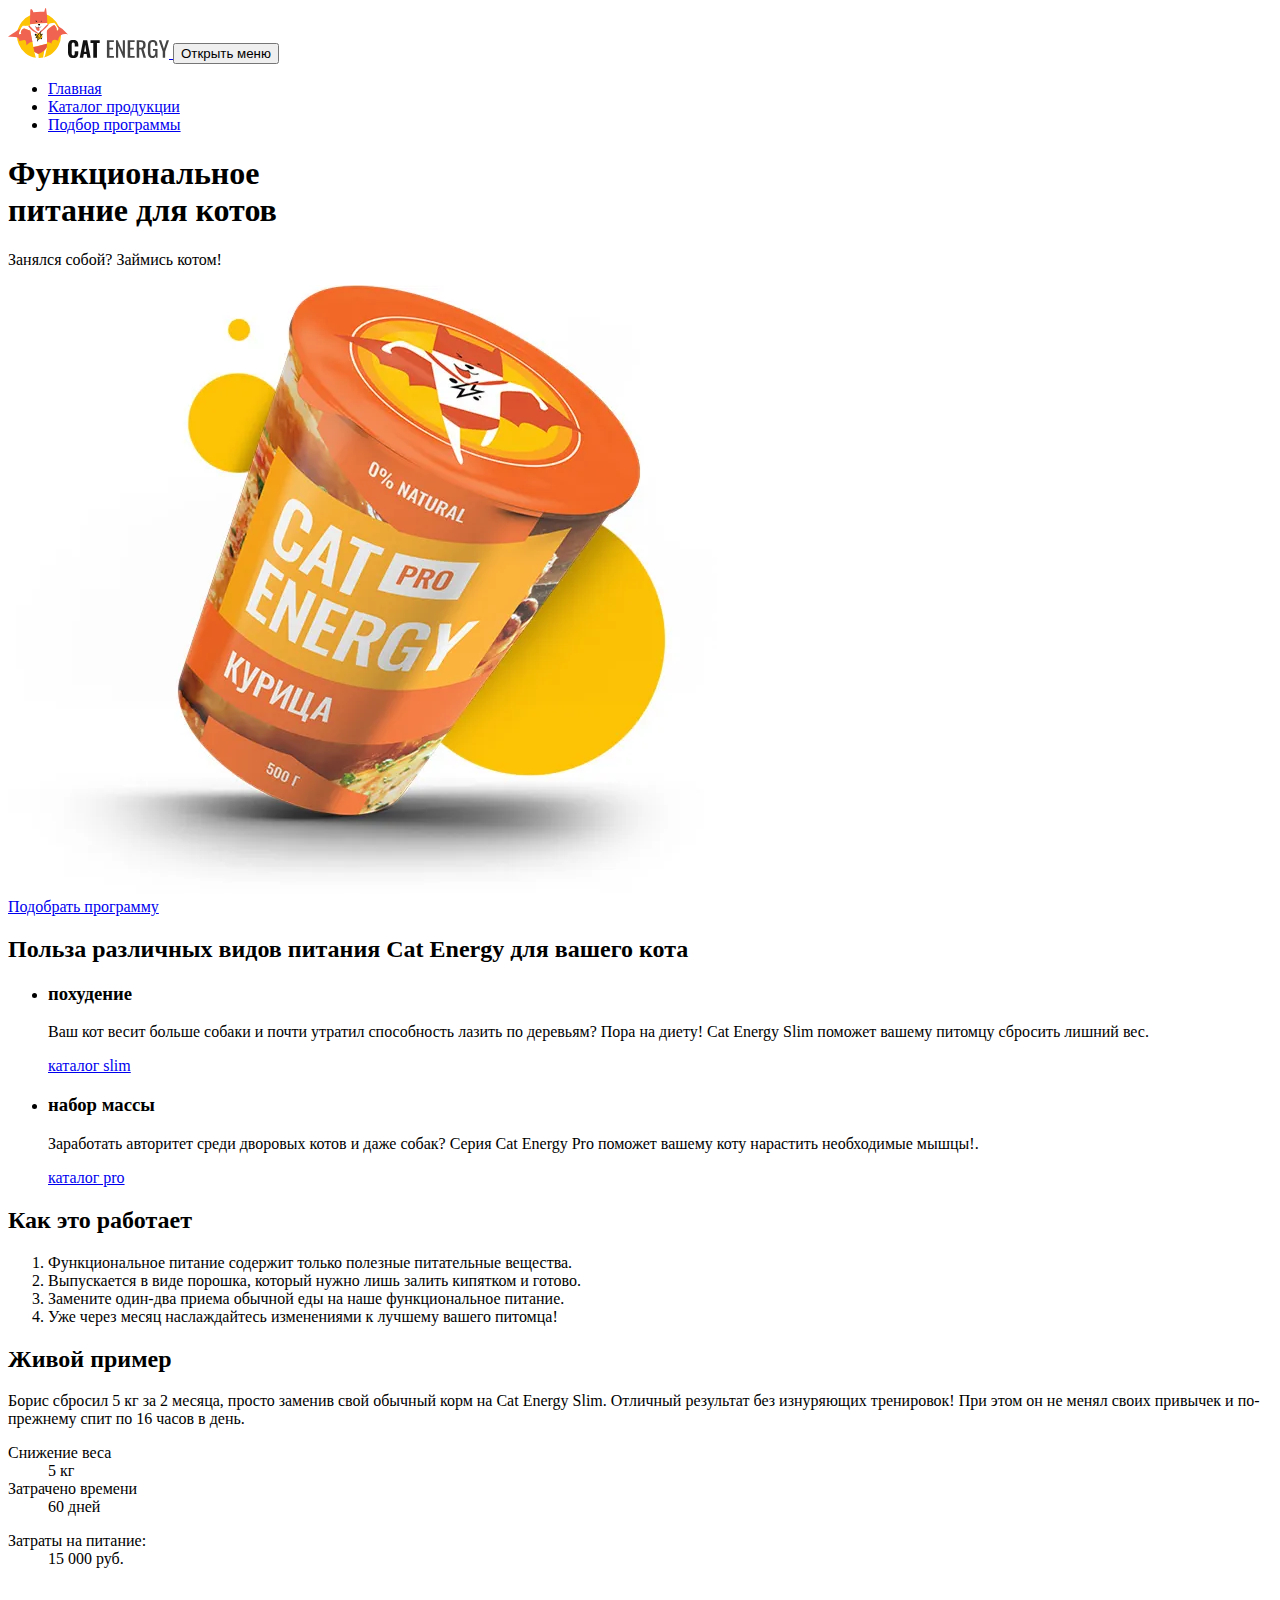
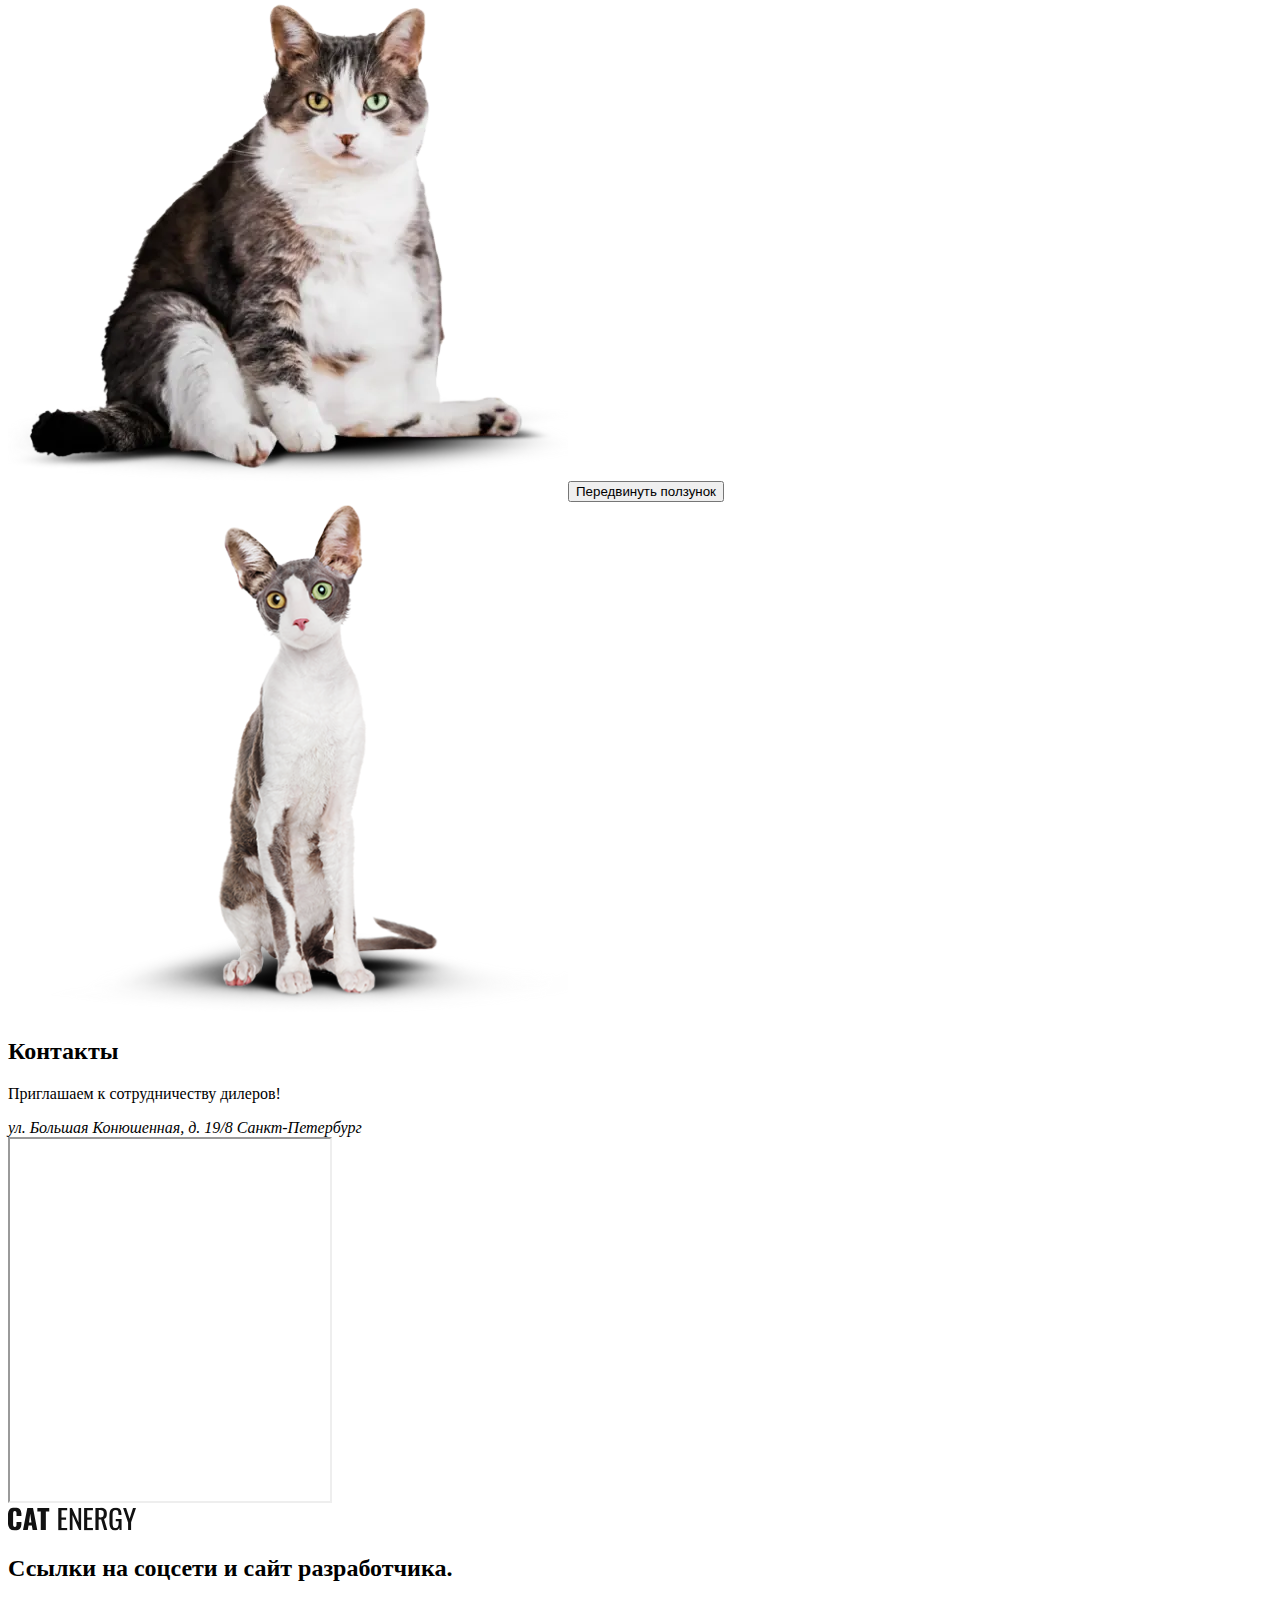
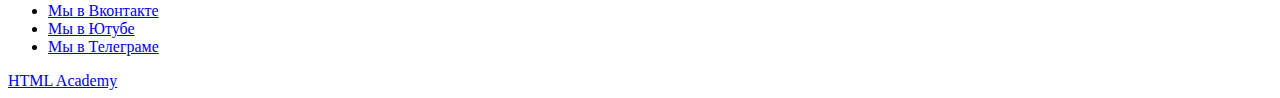
==== commit 72d3a07e: "Deploying to gh-pages from @ MariaGuzenko/2223581-cat-energy-31@3c33918c7645c4dec5b1e5321766776c5673" ====
--- a/index.html
+++ b/index.html
@@ -1 +1 @@
-<!DOCTYPE html><html class="page" lang="ru"><head><meta charset="UTF-8"><title>Кэт Энерджи</title><meta name="viewport" content="width=device-width,initial-scale=1"><link rel="preload" href="fonts/Lato/Lato-Regular.woff2" as="font" crossorigin="anonymous"><link rel="preload" href="fonts/Oswald/oswaldregular.woff2" as="font" crossorigin="anonymous"><link rel="stylesheet" href="styles/styles.css"><script src="scripts/index.js" defer="defer"></script><link rel="icon" href="favicon.ico"><link rel="icon" type="image/png" sizes="32x32" href="favicons/favicon-32x32.png"><link rel="icon" type="image/svg+xml" href="favicons/32.svg"><link rel="apple-touch-icon" type="image/png" sizes="180x180" href="favicons/apple-icon-180x180.png"><link rel="manifest" href="manifest.webmanifest"></head><body class="page__body"><header class="main-header main-header--index-desktop"><div class="main-header__wrapper"><div class="main-header__mobile-wrapper"><a class="main-header__logo logo" href="index.html"><picture><source type="image/svg+xml" media="(min-width: 1440px)" srcset="images/logo-desktop.svg" width="70" height="59"><source type="image/svg+xml" media="(min-width: 768px)" srcset="images/logo-tablet.svg" width="60" height="50"><img class="logo__image" src="images/logo-mobile.svg" width="33" height="38" alt="Логотип интернет-магазина Cat Energy."></picture><img class="logo__text" src="images/logo-text.svg" width="101" height="18" alt="Текст логотипа Cat Energy."> </a><button class="main-header__navigation-toggle" type="button"><span class="visually-hidden">Открыть меню</span></button></div><nav class="main-header__navigation main-navigation"><ul class="main-navigation__list site-list site-list--index-desktop"><li class="site-list__item"><a class="site-list__link site-list__link--current" href="index.html">Главная</a></li><li class="site-list__item"><a class="site-list__link" href="catalog.html">Каталог продукции</a></li><li class="site-list__item"><a class="site-list__link" href="index.html">Подбор программы</a></li></ul></nav></div></header><main class="main-container"><section class="hero"><div class="hero__wrapper"><h1 class="hero__title">Функциональное<br>питание для котов</h1><p class="hero__slogan">Занялся собой? Займись котом!</p><div class="hero__image-wrapper"><picture><source width="552" height="499" type="image/webp" media="(min-width: 1440px)" srcset="images/index-can-desktop@1x.webp, images/index-can-desktop@2x.webp 2x"><source width="709" height="609" type="image/webp" media="(min-width: 768px)" srcset="images/index-can-tablet@1x.webp, images/index-can-tablet@2x.webp 2x"><source width="280" height="270" type="image/webp" srcset="images/index-can-mobile@1x.webp, images/index-can-mobile@2x.webp 2x"><source width="552" height="499" type="image/png" media="(min-width: 1440px)" srcset="images/index-can-desktop@1x.png, images/index-can-desktop@2x.png 2x"><source width="709" height="609" type="image/png" media="(min-width: 768px)" srcset="images/index-can-tablet@1x.png, images/index-can-tablet@2x.png 2x"><img class="hero__image" src="images/index-can-mobile@1x.png" srcset="images/index-can-mobile@2x.png 2x" alt="Упаковка питания Cat Energy с курицей в виде стакана 500 грамм" width="280" height="270"></picture></div><a class="hero__link button button--hero" href="#">Подобрать программу</a></div></section><section class="feed-program"><div class="feed-program__wrapper"><h2 class="visually-hidden">Польза различных видов питания Cat Energy для вашего кота</h2><ul class="feed-program__list"><li class="feed-program__item benefit benefit--slim"><h3 class="benefit__title">похудение</h3><p class="benefit__description">Ваш кот весит больше собаки и почти утратил способность лазить по деревьям? Пора на диету! Cat Energy Slim поможет вашему питомцу сбросить лишний вес.</p><a class="benefit__link" href="#">каталог slim</a></li><li class="feed-program__item benefit benefit--pro"><h3 class="benefit__title">набор массы</h3><p class="benefit__description">Заработать авторитет среди дворовых котов и даже собак? Серия Cat Energy Pro поможет вашему коту нарастить необходимые мышцы!.</p><a class="benefit__link" href="#">каталог pro</a></li></ul></div></section><section class="wrapper advantage"><h2 class="advantage__title">Как это работает</h2><ul class="advantage__list"><li class="advantage__item advantage__item--first"><p class="advantage__description">Функциональное питание содержит только полезные питательные вещества.</p></li><li class="advantage__item advantage__item--second"><p class="advantage__description">Выпускается в виде порошка, который нужно лишь залить кипятком и готово.</p></li><li class="advantage__item advantage__item--third"><p class="advantage__description">Замените один-два приема обычной еды на наше функциональное питание.</p></li><li class="advantage__item advantage__item--fourth"><p class="advantage__description">Уже через месяц наслаждайтесь изменениями к лучшему вашего питомца!</p></li></ul></section><section class="example"><div class="example__wrapper"><div class="example__info"><h2 class="example__title">Живой пример</h2><p class="example__history">Борис сбросил 5 кг за 2 месяца, просто заменив свой обычный корм на Cat Energy Slim. Отличный результат без изнуряющих тренировок! При этом он не менял своих привычек и по-прежнему спит по 16 часов в день.</p><div class="example__results-wrapper"><dl class="example__list result"><div class="result__item"><dt class="result__term">Снижение веса</dt><dd class="result__definition">5 кг</dd></div><div class="result__item"><dt class="result__term">Затрачено времени</dt><dd class="result__definition">60 дней</dd></div></dl><dl class="example__price price"><dt class="price__term">Затраты на питание:&nbsp;</dt><dd class="price__definition">15 000 руб.</dd></dl></div></div><div class="example__slider slider-compare"><picture><source type="image/png" media="(min-width: 768px)" srcset="images/cat_fat-tablet@1x.png, images/cat_fat-tablet@2x.png 2x" width="560" height="512"><img class="slider-compare__image slider-compare__image--before" src="images/cat_fat-mobile@1x.png" srcset="images/cat_fat-mobile@2x.png 2x" width="280" height="256" alt="Живой пример: до"></picture><button class="slider-compare__stick" type="button"><span class="slider-compare__thumb"></span> <span class="visually-hidden">Передвинуть ползунок</span></button><picture><source type="image/png" media="(min-width: 768px)" srcset="images/cat_slim-tablet@1x.png, images/cat_slim-tablet@2x.png 2x" width="560" height="512"><img class="slider-compare__image slider-compare__image--after" src="images/cat_slim-mobile@1x.png" srcset="images/cat_slim-mobile@2x.png 2x" width="280" height="256" alt="Живой пример: после"></picture></div></div></section><section class="location"><div class="location__wrapper"><h2 class="visually-hidden">Контакты</h2><p class="location__slogan">Приглашаем<br>к сотрудничеству дилеров!</p><address class="location__address"><span>ул. Большая Конюшенная, д.&nbsp;19/8</span> <span>Санкт-Петербург</span></address></div><div class="location__map"><script async src="https://api-maps.yandex.ru/services/constructor/1.0/js/?um=constructor%3A7c43bc2c25efdfe66f1bb359fb5bb00ebb4dce7a250d7c457fa75ada56500326&amp;lang=ru_RU&amp;scroll=true"></script></div></section></main><footer class="main-footer"><div class="main-footer__wrapper"><a class="main-footer__logo logo" href="index.html"><img class="main-footer__logo-text logo__text" src="images/logo-text-mobile.svg" width="128" height="24" alt="Логотип Cat Energy."></a><h2 class="visually-hidden">Ссылки на соцсети и сайт разработчика.</h2><ul class="main-footer__social social"><li class="social__item"><a class="social__link social__link--vkontakte" href="https://vk.com/htmlacademy"><span class="visually-hidden">Мы в Вконтакте</span></a></li><li class="social__item"><a class="social__link social__link--youtube" href="https://www.youtube.com/user/htmlacademyru"><span class="visually-hidden">Мы в Ютубе</span></a></li><li class="social__item"><a class="social__link social__link--telegram" href="https://t.me/htmlacademy"><span class="visually-hidden">Мы в Телеграме</span></a></li></ul><a class="main-footer__copyright copyright" href="https://htmlacademy.ru/intensive/adaptive"><span class="copyright__text">HTML Academy</span></a></div></footer></body></html>+<!DOCTYPE html><html class="page" lang="ru"><head><meta charset="UTF-8"><title>Кэт Энерджи</title><meta name="viewport" content="width=device-width,initial-scale=1"><link rel="preload" href="fonts/Lato/Lato-Regular.woff2" as="font" crossorigin="anonymous"><link rel="preload" href="fonts/Oswald/oswaldregular.woff2" as="font" crossorigin="anonymous"><link rel="stylesheet" href="styles/styles.css"><script src="scripts/index.js" defer="defer"></script><link rel="icon" href="favicon.ico"><link rel="icon" type="image/png" sizes="32x32" href="favicons/favicon-32x32.png"><link rel="icon" type="image/svg+xml" href="favicons/32.svg"><link rel="apple-touch-icon" type="image/png" sizes="180x180" href="favicons/apple-icon-180x180.png"><link rel="manifest" href="manifest.webmanifest"></head><body class="page__body"><header class="main-header main-header--index-desktop"><div class="main-header__wrapper"><div class="main-header__mobile-wrapper"><a class="main-header__logo logo" href="index.html"><picture><source type="image/svg+xml" media="(min-width: 1440px)" srcset="images/logo-desktop.svg" width="70" height="59"><source type="image/svg+xml" media="(min-width: 768px)" srcset="images/logo-tablet.svg" width="60" height="50"><img class="logo__image" src="images/logo-mobile.svg" width="33" height="38" alt="Логотип интернет-магазина Cat Energy."></picture><img class="logo__text" src="images/logo-text.svg" width="101" height="18" alt="Текст логотипа Cat Energy."> </a><button class="main-header__navigation-toggle" type="button"><span class="visually-hidden">Открыть меню</span></button></div><nav class="main-header__navigation main-navigation"><ul class="main-navigation__list site-list site-list--index-desktop"><li class="site-list__item"><a class="site-list__link site-list__link--current" href="index.html">Главная</a></li><li class="site-list__item"><a class="site-list__link" href="catalog.html">Каталог продукции</a></li><li class="site-list__item"><a class="site-list__link" href="index.html">Подбор программы</a></li></ul></nav></div></header><main class="main-container"><section class="hero"><div class="hero__wrapper"><h1 class="hero__title">Функциональное<br>питание для котов</h1><p class="hero__slogan">Занялся собой? Займись котом!</p><div class="hero__image-wrapper"><picture><source width="552" height="499" type="image/webp" media="(min-width: 1440px)" srcset="images/index-can-desktop@1x.webp, images/index-can-desktop@2x.webp 2x"><source width="709" height="609" type="image/webp" media="(min-width: 768px)" srcset="images/index-can-tablet@1x.webp, images/index-can-tablet@2x.webp 2x"><source width="280" height="270" type="image/webp" srcset="images/index-can-mobile@1x.webp, images/index-can-mobile@2x.webp 2x"><source width="552" height="499" type="image/png" media="(min-width: 1440px)" srcset="images/index-can-desktop@1x.png, images/index-can-desktop@2x.png 2x"><source width="709" height="609" type="image/png" media="(min-width: 768px)" srcset="images/index-can-tablet@1x.png, images/index-can-tablet@2x.png 2x"><img class="hero__image" src="images/index-can-mobile@1x.png" srcset="images/index-can-mobile@2x.png 2x" alt="Упаковка питания Cat Energy с курицей в виде стакана 500 грамм" width="280" height="270"></picture></div><a class="hero__link button button--hero" href="#">Подобрать программу</a></div></section><section class="feed-program"><div class="feed-program__wrapper"><h2 class="visually-hidden">Польза различных видов питания Cat Energy для вашего кота</h2><ul class="feed-program__list"><li class="feed-program__item benefit benefit--slim"><h3 class="benefit__title">похудение</h3><p class="benefit__description">Ваш кот весит больше собаки и почти утратил способность лазить по деревьям? Пора на диету! Cat Energy Slim поможет вашему питомцу сбросить лишний вес.</p><a class="benefit__link" href="#">каталог slim</a></li><li class="feed-program__item benefit benefit--pro"><h3 class="benefit__title">набор массы</h3><p class="benefit__description">Заработать авторитет среди дворовых котов и даже собак? Серия Cat Energy Pro поможет вашему коту нарастить необходимые мышцы!.</p><a class="benefit__link" href="#">каталог pro</a></li></ul></div></section><section class="advantage"><div class="advantage__wrapper"><h2 class="advantage__title">Как это работает</h2><ol class="advantage__list"><li class="advantage__item advantage__item--first">Функциональное питание содержит только полезные питательные вещества.</li><li class="advantage__item advantage__item--second">Выпускается в виде порошка, который нужно лишь залить кипятком и готово.</li><li class="advantage__item advantage__item--third">Замените один-два приема обычной еды на наше функциональное питание.</li><li class="advantage__item advantage__item--fourth">Уже через месяц наслаждайтесь изменениями к лучшему вашего&nbsp;питомца!</li></ol></div></section><section class="example"><div class="example__wrapper"><div class="example__info"><h2 class="example__title">Живой пример</h2><p class="example__history">Борис сбросил 5 кг за 2 месяца, просто заменив свой обычный корм на Cat Energy Slim. Отличный результат&nbsp;без изнуряющих тренировок! При этом он не менял своих привычек и по-прежнему спит по 16 часов в день.</p><div class="example__results-wrapper"><dl class="example__list result"><div class="result__item"><dt class="result__term">Снижение веса</dt><dd class="result__definition">5 кг</dd></div><div class="result__item"><dt class="result__term">Затрачено времени</dt><dd class="result__definition">60 дней</dd></div></dl><dl class="example__price price"><dt class="price__term">Затраты на питание:&nbsp;</dt><dd class="price__definition">15 000 руб.</dd></dl></div></div><div class="example__slider slider-compare"><picture><source type="image/webp" media="(min-width: 768px)" srcset="images/cat_fat-tablet@1x.webp, images/cat_fat-tablet@2x.webp 2x" width="560" height="512"><source srcset="images/cat_fat-mobile@1x.webp, images/cat_fat-mobile@2x.webp 2x" width="280" height="256" type="image/webp"><source type="image/png" media="(min-width: 768px)" srcset="images/cat_fat-tablet@1x.png, images/cat_fat-tablet@2x.png 2x" width="560" height="512"><img class="slider-compare__image slider-compare__image--before" src="images/cat_fat-mobile@1x.png" srcset="images/cat_fat-mobile@2x.png 2x" width="280" height="256" alt="Живой пример: до"></picture><button class="slider-compare__stick" type="button"><span class="slider-compare__thumb"></span> <span class="visually-hidden">Передвинуть ползунок</span></button><picture><source type="image/png" media="(min-width: 768px)" srcset="images/cat_slim-tablet@1x.png, images/cat_slim-tablet@2x.png 2x" width="560" height="512"><source type="image/webp" media="(min-width: 768px)" srcset="images/cat_slim-tablet@1x.webp, images/cat_slim-tablet@2x.webp 2x" width="560" height="512"><img class="slider-compare__image slider-compare__image--after" src="images/cat_slim-mobile@1x.png" srcset="images/cat_slim-mobile@2x.png 2x" width="280" height="256" alt="Живой пример: после"></picture></div></div></section><section class="location"><div class="location__wrapper"><h2 class="visually-hidden">Контакты</h2><p class="location__slogan">Приглашаем к&nbsp;сотрудничеству дилеров!</p><address class="location__address"><span>ул. Большая Конюшенная, д.&nbsp;19/8</span> <span>Санкт-Петербург</span></address></div><div class="location__map map"><iframe class="map__google" src="https://www.google.com/maps/embed?pb=!1m18!1m12!1m3!1d1998.6036257198316!2d30.32047247752951!3d59.93871916209334!2m3!1f0!2f0!3f0!3m2!1i1024!2i768!4f13.1!3m3!1m2!1s0x4696310fca145cc1%3A0x42b32648d8238007!2z0JHQvtC70YzRiNCw0Y8g0JrQvtC90Y7RiNC10L3QvdCw0Y8g0YPQuy4sIDE5LzgsINCh0LDQvdC60YIt0J_QtdGC0LXRgNCx0YPRgNCzLCAxOTExODY!5e0!3m2!1sru!2sru!4v1716041414394!5m2!1sru!2sru" width="320" height="362" allowfullscreen loading="lazy" referrerpolicy="no-referrer-when-downgrade" title="Адрес на карте ул. Большая Конюшенная, 19/8, Санкт-Петербург"></iframe></div></section></main><footer class="main-footer"><div class="main-footer__wrapper"><a class="main-footer__logo logo" href="index.html"><img class="main-footer__logo-text logo__text" src="images/logo-text-mobile.svg" width="128" height="24" alt="Логотип Cat Energy."></a><h2 class="visually-hidden">Ссылки на соцсети и сайт разработчика.</h2><ul class="main-footer__social social"><li class="social__item"><a class="social__link social__link--vkontakte" href="https://vk.com/htmlacademy"><span class="visually-hidden">Мы в Вконтакте</span></a></li><li class="social__item"><a class="social__link social__link--youtube" href="https://www.youtube.com/user/htmlacademyru"><span class="visually-hidden">Мы в Ютубе</span></a></li><li class="social__item"><a class="social__link social__link--telegram" href="https://t.me/htmlacademy"><span class="visually-hidden">Мы в Телеграме</span></a></li></ul><a class="main-footer__copyright copyright" href="https://htmlacademy.ru/intensive/adaptive"><span class="copyright__text">HTML Academy</span></a></div></footer></body></html>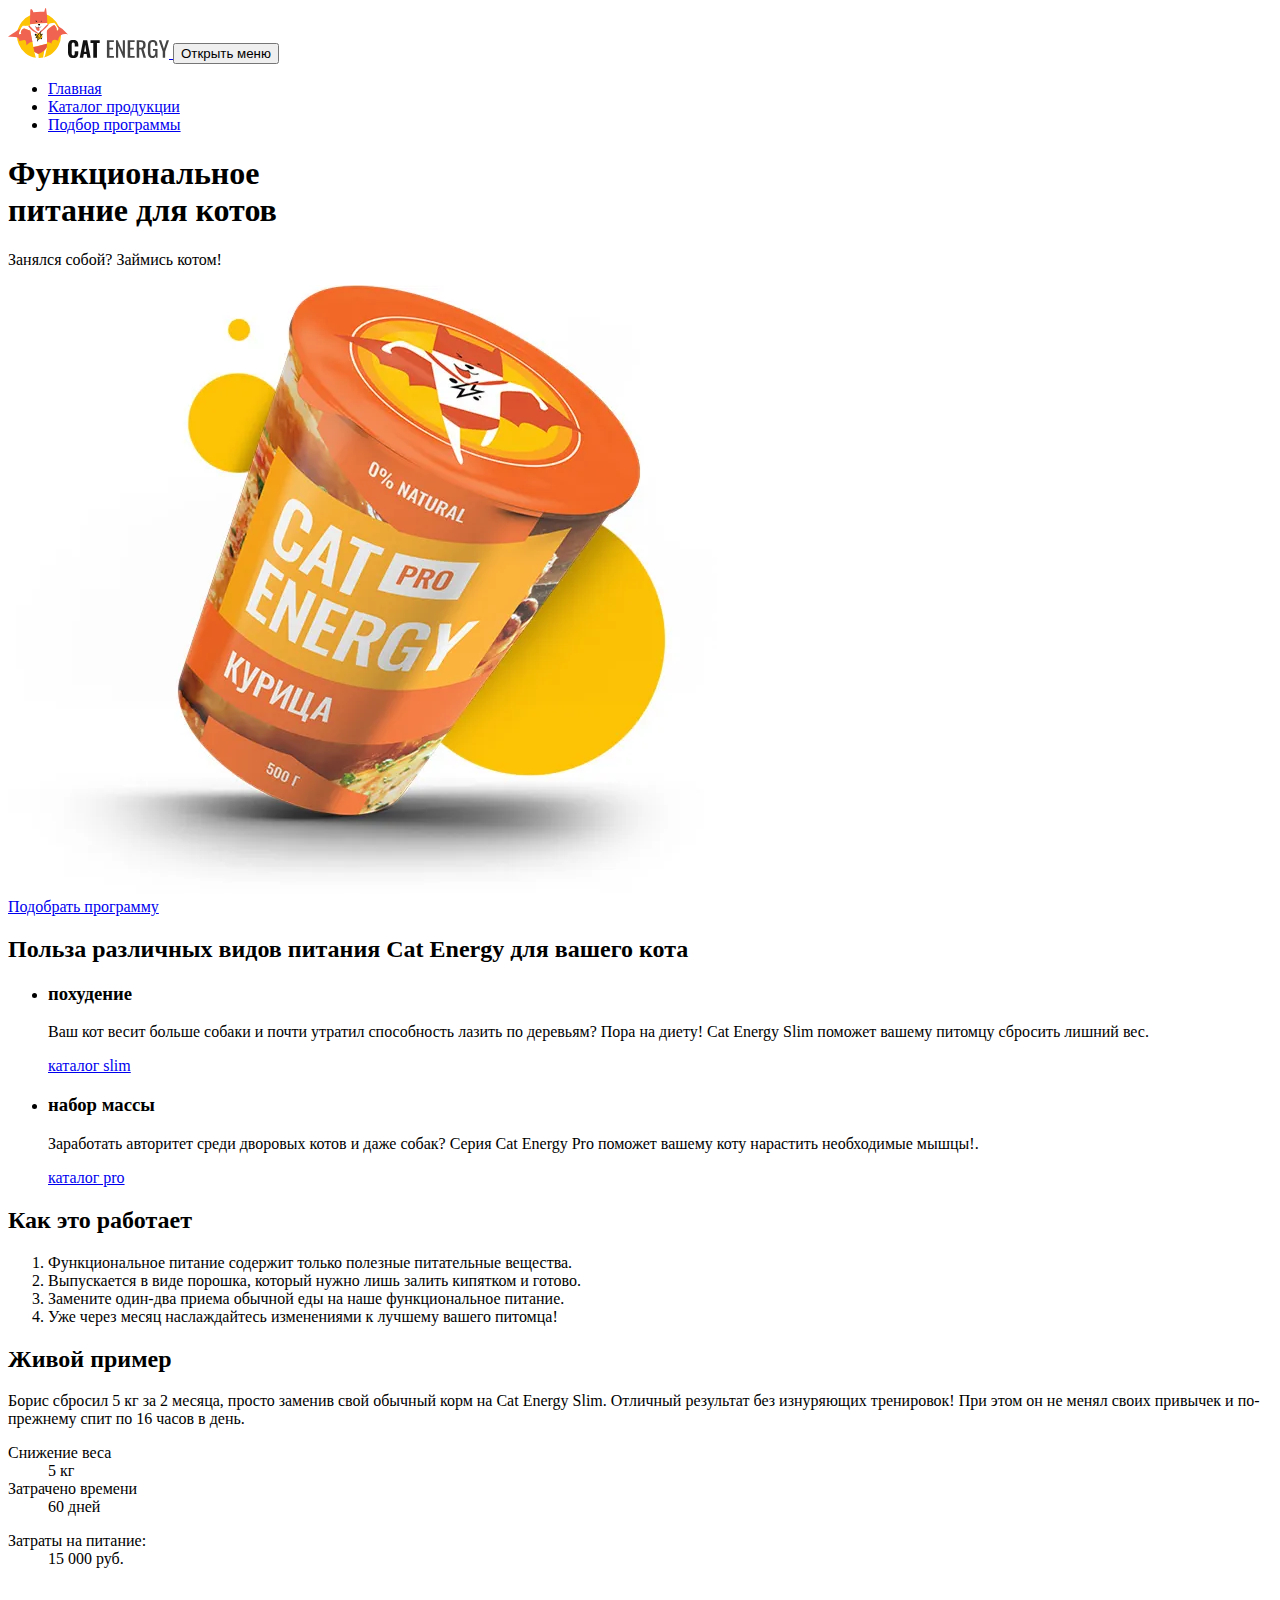
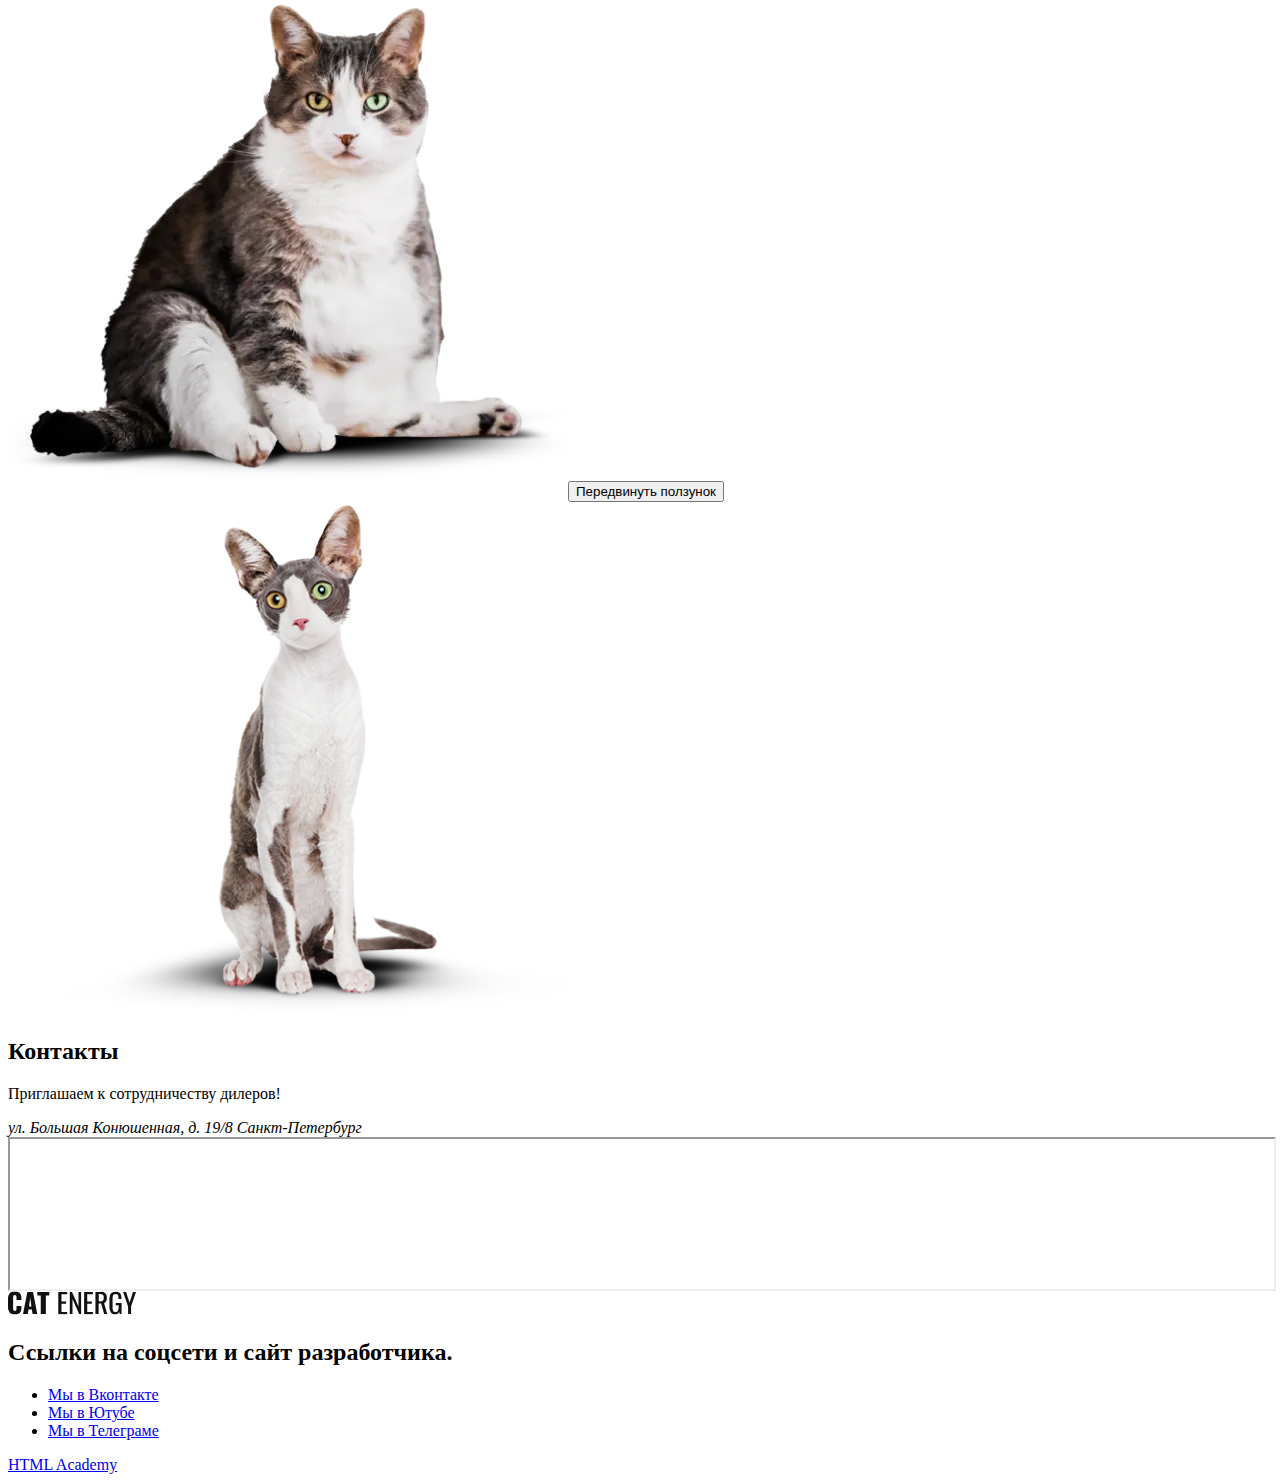
==== commit ddc78eda: "Deploying to gh-pages from @ MariaGuzenko/2223581-cat-energy-31@604820e6588f1c8ad3b5ff00d43e05b11b24" ====
--- a/index.html
+++ b/index.html
@@ -1 +1 @@
-<!DOCTYPE html><html class="page" lang="ru"><head><meta charset="UTF-8"><title>Кэт Энерджи</title><meta name="viewport" content="width=device-width,initial-scale=1"><link rel="preload" href="fonts/Lato/Lato-Regular.woff2" as="font" crossorigin="anonymous"><link rel="preload" href="fonts/Oswald/oswaldregular.woff2" as="font" crossorigin="anonymous"><link rel="stylesheet" href="styles/styles.css"><script src="scripts/index.js" defer="defer"></script><link rel="icon" href="favicon.ico"><link rel="icon" type="image/png" sizes="32x32" href="favicons/favicon-32x32.png"><link rel="icon" type="image/svg+xml" href="favicons/32.svg"><link rel="apple-touch-icon" type="image/png" sizes="180x180" href="favicons/apple-icon-180x180.png"><link rel="manifest" href="manifest.webmanifest"></head><body class="page__body"><header class="main-header main-header--index-desktop"><div class="main-header__wrapper"><div class="main-header__mobile-wrapper"><a class="main-header__logo logo" href="index.html"><picture><source type="image/svg+xml" media="(min-width: 1440px)" srcset="images/logo-desktop.svg" width="70" height="59"><source type="image/svg+xml" media="(min-width: 768px)" srcset="images/logo-tablet.svg" width="60" height="50"><img class="logo__image" src="images/logo-mobile.svg" width="33" height="38" alt="Логотип интернет-магазина Cat Energy."></picture><img class="logo__text" src="images/logo-text.svg" width="101" height="18" alt="Текст логотипа Cat Energy."> </a><button class="main-header__navigation-toggle" type="button"><span class="visually-hidden">Открыть меню</span></button></div><nav class="main-header__navigation main-navigation"><ul class="main-navigation__list site-list site-list--index-desktop"><li class="site-list__item"><a class="site-list__link site-list__link--current" href="index.html">Главная</a></li><li class="site-list__item"><a class="site-list__link" href="catalog.html">Каталог продукции</a></li><li class="site-list__item"><a class="site-list__link" href="index.html">Подбор программы</a></li></ul></nav></div></header><main class="main-container"><section class="hero"><div class="hero__wrapper"><h1 class="hero__title">Функциональное<br>питание для котов</h1><p class="hero__slogan">Занялся собой? Займись котом!</p><div class="hero__image-wrapper"><picture><source width="552" height="499" type="image/webp" media="(min-width: 1440px)" srcset="images/index-can-desktop@1x.webp, images/index-can-desktop@2x.webp 2x"><source width="709" height="609" type="image/webp" media="(min-width: 768px)" srcset="images/index-can-tablet@1x.webp, images/index-can-tablet@2x.webp 2x"><source width="280" height="270" type="image/webp" srcset="images/index-can-mobile@1x.webp, images/index-can-mobile@2x.webp 2x"><source width="552" height="499" type="image/png" media="(min-width: 1440px)" srcset="images/index-can-desktop@1x.png, images/index-can-desktop@2x.png 2x"><source width="709" height="609" type="image/png" media="(min-width: 768px)" srcset="images/index-can-tablet@1x.png, images/index-can-tablet@2x.png 2x"><img class="hero__image" src="images/index-can-mobile@1x.png" srcset="images/index-can-mobile@2x.png 2x" alt="Упаковка питания Cat Energy с курицей в виде стакана 500 грамм" width="280" height="270"></picture></div><a class="hero__link button button--hero" href="#">Подобрать программу</a></div></section><section class="feed-program"><div class="feed-program__wrapper"><h2 class="visually-hidden">Польза различных видов питания Cat Energy для вашего кота</h2><ul class="feed-program__list"><li class="feed-program__item benefit benefit--slim"><h3 class="benefit__title">похудение</h3><p class="benefit__description">Ваш кот весит больше собаки и почти утратил способность лазить по деревьям? Пора на диету! Cat Energy Slim поможет вашему питомцу сбросить лишний вес.</p><a class="benefit__link" href="#">каталог slim</a></li><li class="feed-program__item benefit benefit--pro"><h3 class="benefit__title">набор массы</h3><p class="benefit__description">Заработать авторитет среди дворовых котов и даже собак? Серия Cat Energy Pro поможет вашему коту нарастить необходимые мышцы!.</p><a class="benefit__link" href="#">каталог pro</a></li></ul></div></section><section class="advantage"><div class="advantage__wrapper"><h2 class="advantage__title">Как это работает</h2><ol class="advantage__list"><li class="advantage__item advantage__item--first">Функциональное питание содержит только полезные питательные вещества.</li><li class="advantage__item advantage__item--second">Выпускается в виде порошка, который нужно лишь залить кипятком и готово.</li><li class="advantage__item advantage__item--third">Замените один-два приема обычной еды на наше функциональное питание.</li><li class="advantage__item advantage__item--fourth">Уже через месяц наслаждайтесь изменениями к лучшему вашего&nbsp;питомца!</li></ol></div></section><section class="example"><div class="example__wrapper"><div class="example__info"><h2 class="example__title">Живой пример</h2><p class="example__history">Борис сбросил 5 кг за 2 месяца, просто заменив свой обычный корм на Cat Energy Slim. Отличный результат&nbsp;без изнуряющих тренировок! При этом он не менял своих привычек и по-прежнему спит по 16 часов в день.</p><div class="example__results-wrapper"><dl class="example__list result"><div class="result__item"><dt class="result__term">Снижение веса</dt><dd class="result__definition">5 кг</dd></div><div class="result__item"><dt class="result__term">Затрачено времени</dt><dd class="result__definition">60 дней</dd></div></dl><dl class="example__price price"><dt class="price__term">Затраты на питание:&nbsp;</dt><dd class="price__definition">15 000 руб.</dd></dl></div></div><div class="example__slider slider-compare"><picture><source type="image/webp" media="(min-width: 768px)" srcset="images/cat_fat-tablet@1x.webp, images/cat_fat-tablet@2x.webp 2x" width="560" height="512"><source srcset="images/cat_fat-mobile@1x.webp, images/cat_fat-mobile@2x.webp 2x" width="280" height="256" type="image/webp"><source type="image/png" media="(min-width: 768px)" srcset="images/cat_fat-tablet@1x.png, images/cat_fat-tablet@2x.png 2x" width="560" height="512"><img class="slider-compare__image slider-compare__image--before" src="images/cat_fat-mobile@1x.png" srcset="images/cat_fat-mobile@2x.png 2x" width="280" height="256" alt="Живой пример: до"></picture><button class="slider-compare__stick" type="button"><span class="slider-compare__thumb"></span> <span class="visually-hidden">Передвинуть ползунок</span></button><picture><source type="image/png" media="(min-width: 768px)" srcset="images/cat_slim-tablet@1x.png, images/cat_slim-tablet@2x.png 2x" width="560" height="512"><source type="image/webp" media="(min-width: 768px)" srcset="images/cat_slim-tablet@1x.webp, images/cat_slim-tablet@2x.webp 2x" width="560" height="512"><img class="slider-compare__image slider-compare__image--after" src="images/cat_slim-mobile@1x.png" srcset="images/cat_slim-mobile@2x.png 2x" width="280" height="256" alt="Живой пример: после"></picture></div></div></section><section class="location"><div class="location__wrapper"><h2 class="visually-hidden">Контакты</h2><p class="location__slogan">Приглашаем к&nbsp;сотрудничеству дилеров!</p><address class="location__address"><span>ул. Большая Конюшенная, д.&nbsp;19/8</span> <span>Санкт-Петербург</span></address></div><div class="location__map map"><iframe class="map__google" src="https://www.google.com/maps/embed?pb=!1m18!1m12!1m3!1d1998.6036257198316!2d30.32047247752951!3d59.93871916209334!2m3!1f0!2f0!3f0!3m2!1i1024!2i768!4f13.1!3m3!1m2!1s0x4696310fca145cc1%3A0x42b32648d8238007!2z0JHQvtC70YzRiNCw0Y8g0JrQvtC90Y7RiNC10L3QvdCw0Y8g0YPQuy4sIDE5LzgsINCh0LDQvdC60YIt0J_QtdGC0LXRgNCx0YPRgNCzLCAxOTExODY!5e0!3m2!1sru!2sru!4v1716041414394!5m2!1sru!2sru" width="320" height="362" allowfullscreen loading="lazy" referrerpolicy="no-referrer-when-downgrade" title="Адрес на карте ул. Большая Конюшенная, 19/8, Санкт-Петербург"></iframe></div></section></main><footer class="main-footer"><div class="main-footer__wrapper"><a class="main-footer__logo logo" href="index.html"><img class="main-footer__logo-text logo__text" src="images/logo-text-mobile.svg" width="128" height="24" alt="Логотип Cat Energy."></a><h2 class="visually-hidden">Ссылки на соцсети и сайт разработчика.</h2><ul class="main-footer__social social"><li class="social__item"><a class="social__link social__link--vkontakte" href="https://vk.com/htmlacademy"><span class="visually-hidden">Мы в Вконтакте</span></a></li><li class="social__item"><a class="social__link social__link--youtube" href="https://www.youtube.com/user/htmlacademyru"><span class="visually-hidden">Мы в Ютубе</span></a></li><li class="social__item"><a class="social__link social__link--telegram" href="https://t.me/htmlacademy"><span class="visually-hidden">Мы в Телеграме</span></a></li></ul><a class="main-footer__copyright copyright" href="https://htmlacademy.ru/intensive/adaptive"><span class="copyright__text">HTML Academy</span></a></div></footer></body></html>+<!DOCTYPE html><html class="page" lang="ru"><head><meta charset="UTF-8"><title>Кэт Энерджи</title><meta name="viewport" content="width=device-width,initial-scale=1"><link rel="preload" href="fonts/Lato/Lato-Regular.woff2" as="font" crossorigin="anonymous"><link rel="preload" href="fonts/Oswald/oswaldregular.woff2" as="font" crossorigin="anonymous"><link rel="stylesheet" href="styles/styles.css"><script src="scripts/index.js" defer="defer"></script><link rel="icon" href="favicon.ico"><link rel="icon" type="image/png" sizes="32x32" href="favicons/favicon-32x32.png"><link rel="icon" type="image/svg+xml" href="favicons/32.svg"><link rel="apple-touch-icon" type="image/png" sizes="180x180" href="favicons/apple-icon-180x180.png"><link rel="manifest" href="manifest.webmanifest"></head><body class="page__body"><header class="main-header main-header--index-desktop"><div class="main-header__wrapper"><div class="main-header__mobile-wrapper"><a class="main-header__logo logo" href="index.html"><picture><source type="image/svg+xml" media="(min-width: 1440px)" srcset="images/logo-desktop.svg" width="70" height="59"><source type="image/svg+xml" media="(min-width: 768px)" srcset="images/logo-tablet.svg" width="60" height="50"><img class="logo__image" src="images/logo-mobile.svg" width="33" height="38" alt="Логотип интернет-магазина Cat Energy."></picture><img class="logo__text" src="images/logo-text.svg" width="101" height="18" alt="Текст логотипа Cat Energy."> </a><button class="main-header__navigation-toggle" type="button"><span class="visually-hidden">Открыть меню</span></button></div><nav class="main-header__navigation main-navigation"><ul class="main-navigation__list site-list site-list--index-desktop"><li class="site-list__item"><a class="site-list__link site-list__link--current" href="index.html">Главная</a></li><li class="site-list__item"><a class="site-list__link" href="catalog.html">Каталог продукции</a></li><li class="site-list__item"><a class="site-list__link" href="index.html">Подбор программы</a></li></ul></nav></div></header><main class="main-container"><section class="hero"><div class="hero__wrapper"><h1 class="hero__title">Функциональное<br>питание для котов</h1><p class="hero__slogan">Занялся собой? Займись котом!</p><div class="hero__image-wrapper"><picture><source width="552" height="499" type="image/webp" media="(min-width: 1440px)" srcset="images/index-can-desktop@1x.webp, images/index-can-desktop@2x.webp 2x"><source width="709" height="609" type="image/webp" media="(min-width: 768px)" srcset="images/index-can-tablet@1x.webp, images/index-can-tablet@2x.webp 2x"><source width="280" height="270" type="image/webp" srcset="images/index-can-mobile@1x.webp, images/index-can-mobile@2x.webp 2x"><source width="552" height="499" type="image/png" media="(min-width: 1440px)" srcset="images/index-can-desktop@1x.png, images/index-can-desktop@2x.png 2x"><source width="709" height="609" type="image/png" media="(min-width: 768px)" srcset="images/index-can-tablet@1x.png, images/index-can-tablet@2x.png 2x"><img class="hero__image" src="images/index-can-mobile@1x.png" srcset="images/index-can-mobile@2x.png 2x" alt="Упаковка питания Cat Energy с курицей в виде стакана 500 грамм" width="280" height="270"></picture></div><a class="hero__link button button--hero" href="#">Подобрать программу</a></div></section><section class="feed-program"><div class="feed-program__wrapper"><h2 class="visually-hidden">Польза различных видов питания Cat Energy для вашего кота</h2><ul class="feed-program__list"><li class="feed-program__item benefit benefit--slim"><h3 class="benefit__title">похудение</h3><p class="benefit__description">Ваш кот весит больше собаки и почти утратил способность лазить по деревьям? Пора на диету! Cat Energy Slim поможет вашему питомцу сбросить лишний вес.</p><a class="benefit__link" href="#">каталог slim</a></li><li class="feed-program__item benefit benefit--pro"><h3 class="benefit__title">набор массы</h3><p class="benefit__description">Заработать авторитет среди дворовых котов и даже собак? Серия Cat Energy Pro поможет вашему коту нарастить необходимые мышцы!.</p><a class="benefit__link" href="#">каталог pro</a></li></ul></div></section><section class="advantage"><div class="advantage__wrapper"><h2 class="advantage__title">Как это работает</h2><ol class="advantage__list"><li class="advantage__item advantage__item--first">Функциональное питание содержит только полезные питательные вещества.</li><li class="advantage__item advantage__item--second">Выпускается в виде порошка, который нужно лишь залить кипятком и готово.</li><li class="advantage__item advantage__item--third">Замените один-два приема обычной еды на наше функциональное питание.</li><li class="advantage__item advantage__item--fourth">Уже через месяц наслаждайтесь изменениями к лучшему вашего&nbsp;питомца!</li></ol></div></section><section class="example"><div class="example__wrapper"><div class="example__info"><h2 class="example__title">Живой пример</h2><p class="example__history">Борис сбросил 5 кг за 2 месяца, просто заменив свой обычный корм на Cat Energy Slim. Отличный результат&nbsp;без изнуряющих тренировок! При этом он не менял своих привычек и по-прежнему спит по 16 часов в день.</p><div class="example__results-wrapper"><dl class="example__list result"><div class="result__item"><dt class="result__term">Снижение веса</dt><dd class="result__definition">5 кг</dd></div><div class="result__item"><dt class="result__term">Затрачено времени</dt><dd class="result__definition">60 дней</dd></div></dl><dl class="example__price price"><dt class="price__term">Затраты на питание:&nbsp;</dt><dd class="price__definition">15 000 руб.</dd></dl></div></div><div class="example__slider slider-compare"><picture><source type="image/webp" media="(min-width: 768px)" srcset="images/cat_fat-tablet@1x.webp, images/cat_fat-tablet@2x.webp 2x" width="560" height="512"><source srcset="images/cat_fat-mobile@1x.webp, images/cat_fat-mobile@2x.webp 2x" width="280" height="256" type="image/webp"><source type="image/png" media="(min-width: 768px)" srcset="images/cat_fat-tablet@1x.png, images/cat_fat-tablet@2x.png 2x" width="560" height="512"><img class="slider-compare__image slider-compare__image--before" src="images/cat_fat-mobile@1x.png" srcset="images/cat_fat-mobile@2x.png 2x" width="280" height="256" alt="Живой пример: до"></picture><button class="slider-compare__stick" type="button"><span class="slider-compare__thumb"></span> <span class="visually-hidden">Передвинуть ползунок</span></button><picture><source type="image/png" media="(min-width: 768px)" srcset="images/cat_slim-tablet@1x.png, images/cat_slim-tablet@2x.png 2x" width="560" height="512"><source type="image/webp" media="(min-width: 768px)" srcset="images/cat_slim-tablet@1x.webp, images/cat_slim-tablet@2x.webp 2x" width="560" height="512"><img class="slider-compare__image slider-compare__image--after" src="images/cat_slim-mobile@1x.png" srcset="images/cat_slim-mobile@2x.png 2x" width="280" height="256" alt="Живой пример: после"></picture></div></div></section><section class="location"><div class="location__wrapper"><h2 class="visually-hidden">Контакты</h2><p class="location__slogan">Приглашаем к&nbsp;сотрудничеству дилеров!</p><address class="location__address"><span>ул. Большая Конюшенная, д.&nbsp;19/8</span> <span>Санкт-Петербург</span></address></div><div class="location__map map"><iframe src="https://yandex.ru/map-widget/v1/?lang=ru_RU&amp;scroll=true&amp;source=constructor-api&amp;um=constructor%3Aeb95169d0875b9a592414c2d9ed139062ed1d81b51e6aa3d5452f0941bdab761" title="Карта местоположения" allowfullscreen="true" width="100%" height="100%" style="display: block;"></iframe></div></section></main><footer class="main-footer"><div class="main-footer__wrapper"><a class="main-footer__logo logo" href="index.html"><img class="main-footer__logo-text logo__text" src="images/logo-text-mobile.svg" width="128" height="24" alt="Логотип Cat Energy."></a><h2 class="visually-hidden">Ссылки на соцсети и сайт разработчика.</h2><ul class="main-footer__social social"><li class="social__item"><a class="social__link social__link--vkontakte" href="https://vk.com/htmlacademy"><span class="visually-hidden">Мы в Вконтакте</span></a></li><li class="social__item"><a class="social__link social__link--youtube" href="https://www.youtube.com/user/htmlacademyru"><span class="visually-hidden">Мы в Ютубе</span></a></li><li class="social__item"><a class="social__link social__link--telegram" href="https://t.me/htmlacademy"><span class="visually-hidden">Мы в Телеграме</span></a></li></ul><a class="main-footer__copyright copyright" href="https://htmlacademy.ru/intensive/adaptive"><span class="copyright__text">HTML Academy</span></a></div></footer></body></html>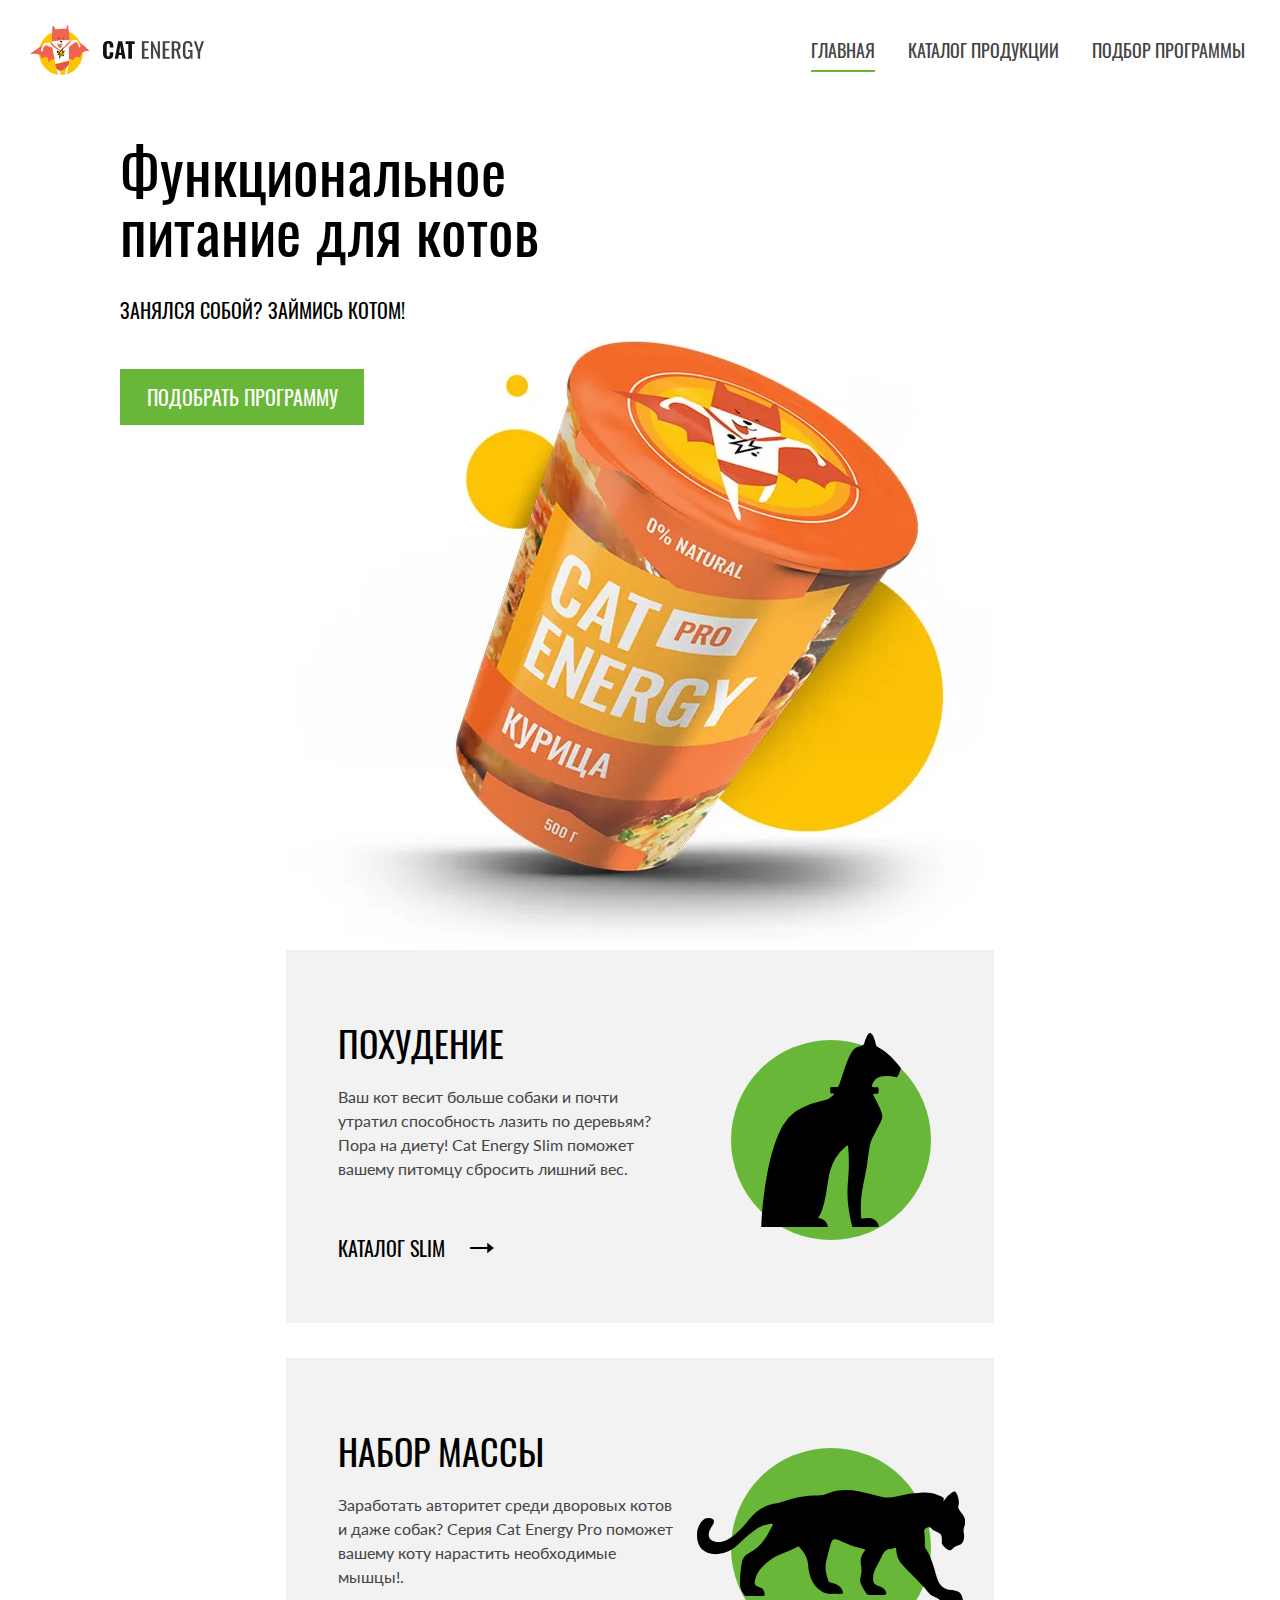
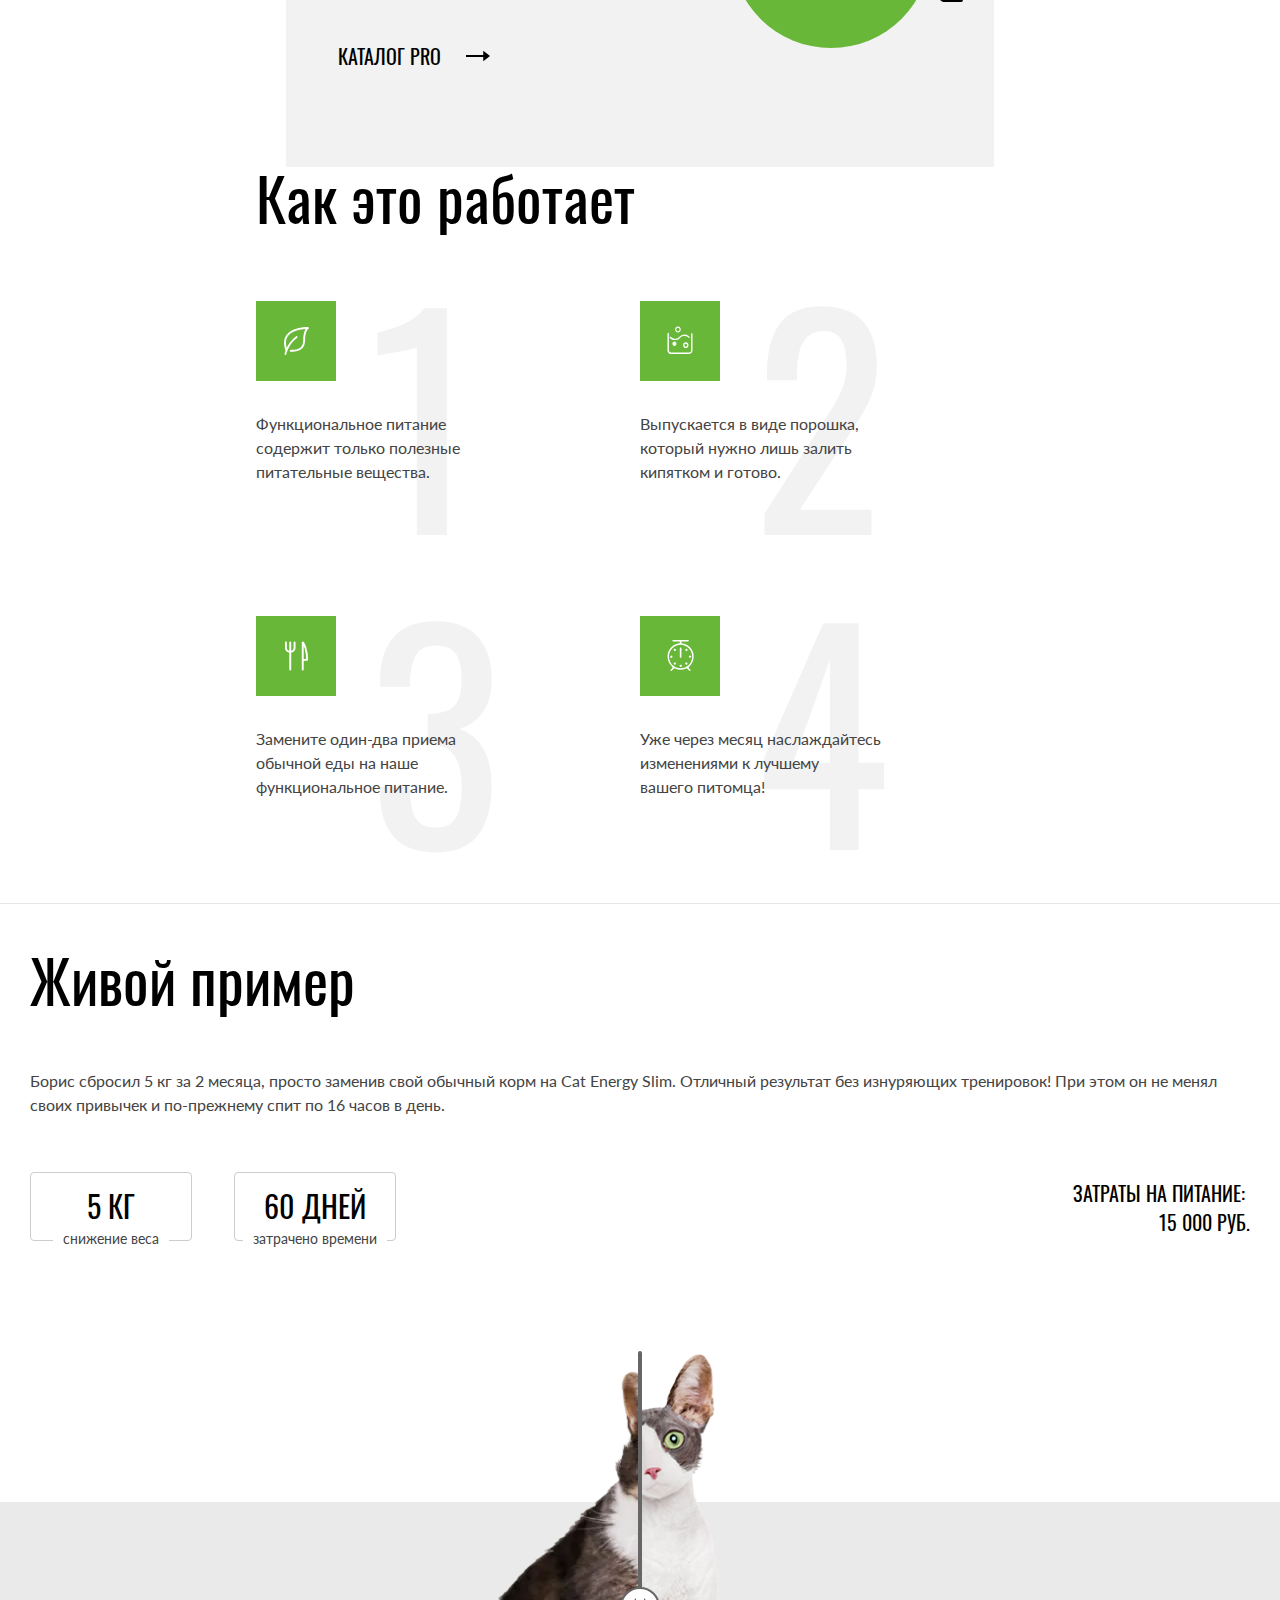
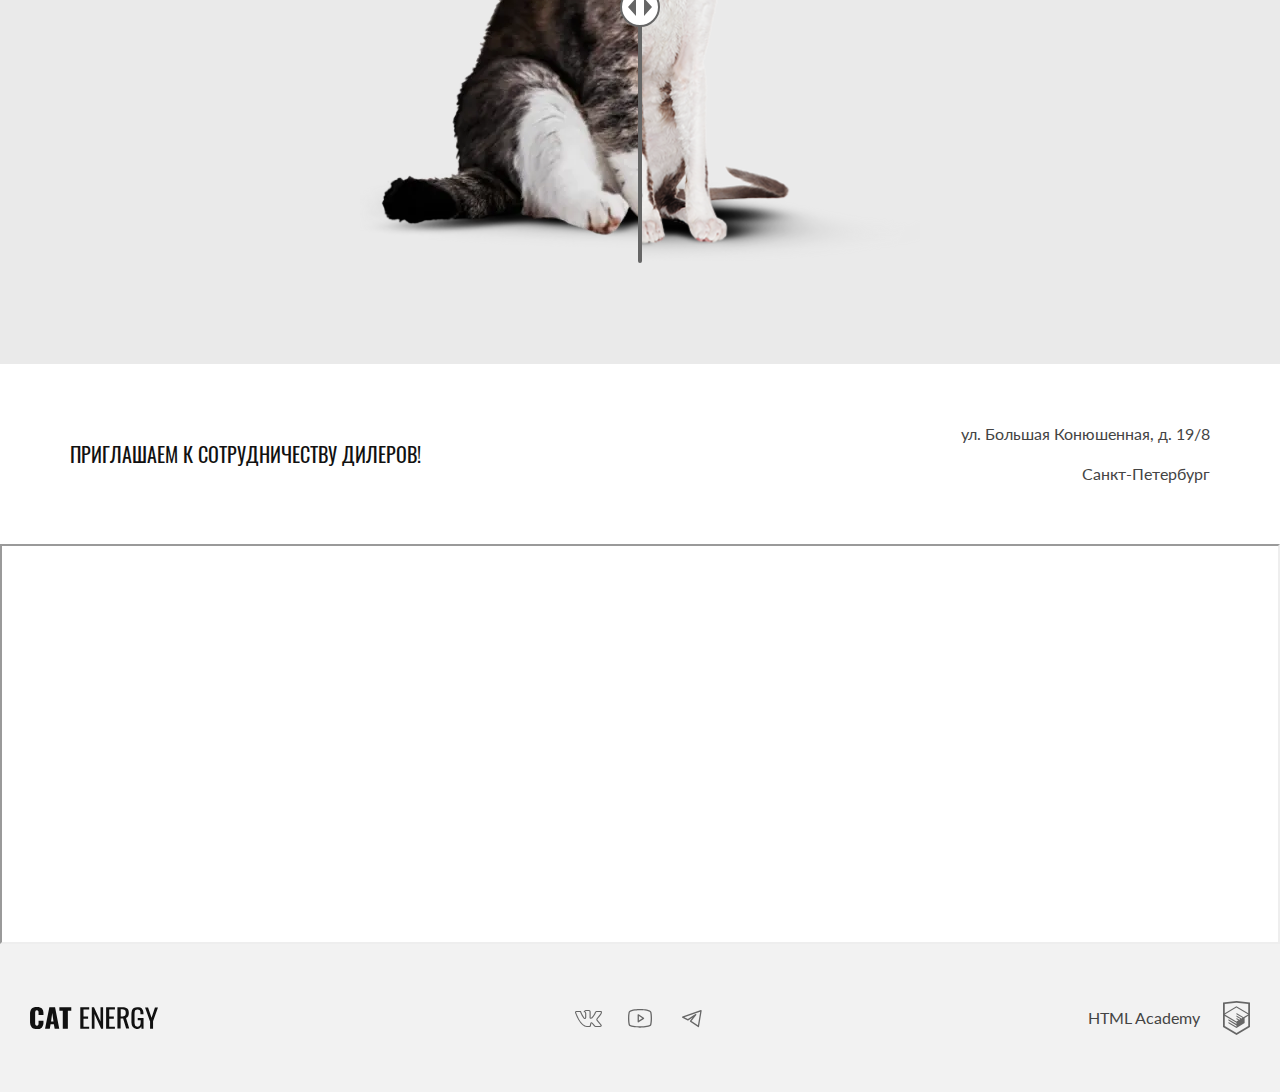
==== commit 6659488c: "Deploying to gh-pages from @ MariaGuzenko/2223581-cat-energy-31@052373b3f71e85871b0e5478e6b087f01a89" ====
--- a/index.html
+++ b/index.html
@@ -1 +1 @@
-<!DOCTYPE html><html class="page" lang="ru"><head><meta charset="UTF-8"><title>Кэт Энерджи</title><meta name="viewport" content="width=device-width,initial-scale=1"><link rel="preload" href="fonts/Lato/Lato-Regular.woff2" as="font" crossorigin="anonymous"><link rel="preload" href="fonts/Oswald/oswaldregular.woff2" as="font" crossorigin="anonymous"><link rel="stylesheet" href="styles/styles.css"><script src="scripts/index.js" defer="defer"></script><link rel="icon" href="favicon.ico"><link rel="icon" type="image/png" sizes="32x32" href="favicons/favicon-32x32.png"><link rel="icon" type="image/svg+xml" href="favicons/32.svg"><link rel="apple-touch-icon" type="image/png" sizes="180x180" href="favicons/apple-icon-180x180.png"><link rel="manifest" href="manifest.webmanifest"></head><body class="page__body"><header class="main-header main-header--index-desktop"><div class="main-header__wrapper"><div class="main-header__mobile-wrapper"><a class="main-header__logo logo" href="index.html"><picture><source type="image/svg+xml" media="(min-width: 1440px)" srcset="images/logo-desktop.svg" width="70" height="59"><source type="image/svg+xml" media="(min-width: 768px)" srcset="images/logo-tablet.svg" width="60" height="50"><img class="logo__image" src="images/logo-mobile.svg" width="33" height="38" alt="Логотип интернет-магазина Cat Energy."></picture><img class="logo__text" src="images/logo-text.svg" width="101" height="18" alt="Текст логотипа Cat Energy."> </a><button class="main-header__navigation-toggle" type="button"><span class="visually-hidden">Открыть меню</span></button></div><nav class="main-header__navigation main-navigation"><ul class="main-navigation__list site-list site-list--index-desktop"><li class="site-list__item"><a class="site-list__link site-list__link--current" href="index.html">Главная</a></li><li class="site-list__item"><a class="site-list__link" href="catalog.html">Каталог продукции</a></li><li class="site-list__item"><a class="site-list__link" href="index.html">Подбор программы</a></li></ul></nav></div></header><main class="main-container"><section class="hero"><div class="hero__wrapper"><h1 class="hero__title">Функциональное<br>питание для котов</h1><p class="hero__slogan">Занялся собой? Займись котом!</p><div class="hero__image-wrapper"><picture><source width="552" height="499" type="image/webp" media="(min-width: 1440px)" srcset="images/index-can-desktop@1x.webp, images/index-can-desktop@2x.webp 2x"><source width="709" height="609" type="image/webp" media="(min-width: 768px)" srcset="images/index-can-tablet@1x.webp, images/index-can-tablet@2x.webp 2x"><source width="280" height="270" type="image/webp" srcset="images/index-can-mobile@1x.webp, images/index-can-mobile@2x.webp 2x"><source width="552" height="499" type="image/png" media="(min-width: 1440px)" srcset="images/index-can-desktop@1x.png, images/index-can-desktop@2x.png 2x"><source width="709" height="609" type="image/png" media="(min-width: 768px)" srcset="images/index-can-tablet@1x.png, images/index-can-tablet@2x.png 2x"><img class="hero__image" src="images/index-can-mobile@1x.png" srcset="images/index-can-mobile@2x.png 2x" alt="Упаковка питания Cat Energy с курицей в виде стакана 500 грамм" width="280" height="270"></picture></div><a class="hero__link button button--hero" href="#">Подобрать программу</a></div></section><section class="feed-program"><div class="feed-program__wrapper"><h2 class="visually-hidden">Польза различных видов питания Cat Energy для вашего кота</h2><ul class="feed-program__list"><li class="feed-program__item benefit benefit--slim"><h3 class="benefit__title">похудение</h3><p class="benefit__description">Ваш кот весит больше собаки и почти утратил способность лазить по деревьям? Пора на диету! Cat Energy Slim поможет вашему питомцу сбросить лишний вес.</p><a class="benefit__link" href="#">каталог slim</a></li><li class="feed-program__item benefit benefit--pro"><h3 class="benefit__title">набор массы</h3><p class="benefit__description">Заработать авторитет среди дворовых котов и даже собак? Серия Cat Energy Pro поможет вашему коту нарастить необходимые мышцы!.</p><a class="benefit__link" href="#">каталог pro</a></li></ul></div></section><section class="advantage"><div class="advantage__wrapper"><h2 class="advantage__title">Как это работает</h2><ol class="advantage__list"><li class="advantage__item advantage__item--first">Функциональное питание содержит только полезные питательные вещества.</li><li class="advantage__item advantage__item--second">Выпускается в виде порошка, который нужно лишь залить кипятком и готово.</li><li class="advantage__item advantage__item--third">Замените один-два приема обычной еды на наше функциональное питание.</li><li class="advantage__item advantage__item--fourth">Уже через месяц наслаждайтесь изменениями к лучшему вашего&nbsp;питомца!</li></ol></div></section><section class="example"><div class="example__wrapper"><div class="example__info"><h2 class="example__title">Живой пример</h2><p class="example__history">Борис сбросил 5 кг за 2 месяца, просто заменив свой обычный корм на Cat Energy Slim. Отличный результат&nbsp;без изнуряющих тренировок! При этом он не менял своих привычек и по-прежнему спит по 16 часов в день.</p><div class="example__results-wrapper"><dl class="example__list result"><div class="result__item"><dt class="result__term">Снижение веса</dt><dd class="result__definition">5 кг</dd></div><div class="result__item"><dt class="result__term">Затрачено времени</dt><dd class="result__definition">60 дней</dd></div></dl><dl class="example__price price"><dt class="price__term">Затраты на питание:&nbsp;</dt><dd class="price__definition">15 000 руб.</dd></dl></div></div><div class="example__slider slider-compare"><picture><source type="image/webp" media="(min-width: 768px)" srcset="images/cat_fat-tablet@1x.webp, images/cat_fat-tablet@2x.webp 2x" width="560" height="512"><source srcset="images/cat_fat-mobile@1x.webp, images/cat_fat-mobile@2x.webp 2x" width="280" height="256" type="image/webp"><source type="image/png" media="(min-width: 768px)" srcset="images/cat_fat-tablet@1x.png, images/cat_fat-tablet@2x.png 2x" width="560" height="512"><img class="slider-compare__image slider-compare__image--before" src="images/cat_fat-mobile@1x.png" srcset="images/cat_fat-mobile@2x.png 2x" width="280" height="256" alt="Живой пример: до"></picture><button class="slider-compare__stick" type="button"><span class="slider-compare__thumb"></span> <span class="visually-hidden">Передвинуть ползунок</span></button><picture><source type="image/png" media="(min-width: 768px)" srcset="images/cat_slim-tablet@1x.png, images/cat_slim-tablet@2x.png 2x" width="560" height="512"><source type="image/webp" media="(min-width: 768px)" srcset="images/cat_slim-tablet@1x.webp, images/cat_slim-tablet@2x.webp 2x" width="560" height="512"><img class="slider-compare__image slider-compare__image--after" src="images/cat_slim-mobile@1x.png" srcset="images/cat_slim-mobile@2x.png 2x" width="280" height="256" alt="Живой пример: после"></picture></div></div></section><section class="location"><div class="location__wrapper"><h2 class="visually-hidden">Контакты</h2><p class="location__slogan">Приглашаем к&nbsp;сотрудничеству дилеров!</p><address class="location__address"><span>ул. Большая Конюшенная, д.&nbsp;19/8</span> <span>Санкт-Петербург</span></address></div><div class="location__map map"><iframe src="https://yandex.ru/map-widget/v1/?lang=ru_RU&amp;scroll=true&amp;source=constructor-api&amp;um=constructor%3Aeb95169d0875b9a592414c2d9ed139062ed1d81b51e6aa3d5452f0941bdab761" title="Карта местоположения" allowfullscreen="true" width="100%" height="100%" style="display: block;"></iframe></div></section></main><footer class="main-footer"><div class="main-footer__wrapper"><a class="main-footer__logo logo" href="index.html"><img class="main-footer__logo-text logo__text" src="images/logo-text-mobile.svg" width="128" height="24" alt="Логотип Cat Energy."></a><h2 class="visually-hidden">Ссылки на соцсети и сайт разработчика.</h2><ul class="main-footer__social social"><li class="social__item"><a class="social__link social__link--vkontakte" href="https://vk.com/htmlacademy"><span class="visually-hidden">Мы в Вконтакте</span></a></li><li class="social__item"><a class="social__link social__link--youtube" href="https://www.youtube.com/user/htmlacademyru"><span class="visually-hidden">Мы в Ютубе</span></a></li><li class="social__item"><a class="social__link social__link--telegram" href="https://t.me/htmlacademy"><span class="visually-hidden">Мы в Телеграме</span></a></li></ul><a class="main-footer__copyright copyright" href="https://htmlacademy.ru/intensive/adaptive"><span class="copyright__text">HTML Academy</span></a></div></footer></body></html>+<!DOCTYPE html><html class="page" lang="ru"><head><meta charset="UTF-8"><title>Кэт Энерджи</title><meta name="viewport" content="width=device-width,initial-scale=1"><link rel="preload" href="fonts/Lato/Lato-Regular.woff2" as="font" crossorigin="anonymous"><link rel="preload" href="fonts/Oswald/oswaldregular.woff2" as="font" crossorigin="anonymous"><link rel="stylesheet" href="styles/styles.css"><script src="scripts/index.js" defer="defer"></script><link rel="icon" href="favicon.ico"><link rel="icon" type="image/png" sizes="32x32" href="favicons/favicon-32x32.png"><link rel="icon" type="image/svg+xml" href="favicons/32.svg"><link rel="apple-touch-icon" type="image/png" sizes="180x180" href="favicons/apple-icon-180x180.png"><link rel="manifest" href="manifest.webmanifest"></head><body class="page__body"><header class="main-header main-header--index-desktop"><div class="main-header__wrapper"><div class="main-header__mobile-wrapper"><a class="main-header__logo logo" href="index.html"><picture><source type="image/svg+xml" media="(min-width: 1440px)" srcset="images/logo-desktop.svg" width="70" height="59"><source type="image/svg+xml" media="(min-width: 768px)" srcset="images/logo-tablet.svg" width="60" height="50"><img class="logo__image" src="images/logo-mobile.svg" width="33" height="38" alt="Логотип интернет-магазина Cat Energy."></picture><img class="logo__text" src="images/logo-text.svg" width="101" height="18" alt="Текст логотипа Cat Energy."> </a><button class="main-header__navigation-toggle" type="button"><span class="visually-hidden">Открыть меню</span></button></div><nav class="main-header__navigation main-navigation"><ul class="main-navigation__list site-list site-list--index-desktop"><li class="site-list__item"><a class="site-list__link site-list__link--current" href="index.html">Главная</a></li><li class="site-list__item"><a class="site-list__link" href="catalog.html">Каталог продукции</a></li><li class="site-list__item"><a class="site-list__link" href="index.html">Подбор программы</a></li></ul></nav></div></header><main class="main-container"><section class="hero"><div class="hero__wrapper"><h1 class="hero__title">Функциональное<br>питание для котов</h1><p class="hero__slogan">Занялся собой? Займись котом!</p><div class="hero__image-wrapper"><picture><source width="552" height="499" type="image/webp" media="(min-width: 1440px)" srcset="images/index-can-desktop@1x.webp, images/index-can-desktop@2x.webp 2x"><source width="709" height="609" type="image/webp" media="(min-width: 768px)" srcset="images/index-can-tablet@1x.webp, images/index-can-tablet@2x.webp 2x"><source width="280" height="270" type="image/webp" srcset="images/index-can-mobile@1x.webp, images/index-can-mobile@2x.webp 2x"><source width="552" height="499" type="image/png" media="(min-width: 1440px)" srcset="images/index-can-desktop@1x.png, images/index-can-desktop@2x.png 2x"><source width="709" height="609" type="image/png" media="(min-width: 768px)" srcset="images/index-can-tablet@1x.png, images/index-can-tablet@2x.png 2x"><img class="hero__image" src="images/index-can-mobile@1x.png" srcset="images/index-can-mobile@2x.png 2x" alt="Упаковка питания Cat Energy с курицей в виде стакана 500 грамм" width="280" height="270"></picture></div><a class="hero__link button button--hero" href="#">Подобрать программу</a></div></section><section class="feed-program"><div class="feed-program__wrapper"><h2 class="visually-hidden">Польза различных видов питания Cat Energy для вашего кота</h2><ul class="feed-program__list"><li class="feed-program__item benefit benefit--slim"><h3 class="benefit__title">похудение</h3><p class="benefit__description">Ваш кот весит больше собаки и почти утратил способность лазить по деревьям? Пора на диету! Cat Energy Slim поможет вашему питомцу сбросить лишний вес.</p><a class="benefit__link" href="#">каталог slim</a></li><li class="feed-program__item benefit benefit--pro"><h3 class="benefit__title">набор массы</h3><p class="benefit__description">Заработать авторитет среди дворовых котов и даже собак? Серия Cat Energy Pro поможет вашему коту нарастить необходимые мышцы!.</p><a class="benefit__link" href="#">каталог pro</a></li></ul></div></section><section class="advantage"><div class="advantage__wrapper"><h2 class="advantage__title">Как это работает</h2><ol class="advantage__list"><li class="advantage__item advantage__item--first">Функциональное питание содержит только полезные питательные вещества.</li><li class="advantage__item advantage__item--second">Выпускается в виде порошка, который нужно лишь залить кипятком и готово.</li><li class="advantage__item advantage__item--third">Замените один-два приема обычной еды на наше функциональное питание.</li><li class="advantage__item advantage__item--fourth">Уже через месяц наслаждайтесь изменениями к лучшему вашего&nbsp;питомца!</li></ol></div></section><section class="example"><div class="example__wrapper"><div class="example__info"><h2 class="example__title">Живой пример</h2><p class="example__history">Борис сбросил 5 кг за 2 месяца, просто заменив свой обычный корм на Cat Energy Slim. Отличный результат без&nbsp;изнуряющих тренировок! При этом он не менял своих привычек и по-прежнему спит по 16 часов в день.</p><div class="example__results-wrapper"><dl class="example__list result"><div class="result__item"><dt class="result__term">Снижение веса</dt><dd class="result__definition">5 кг</dd></div><div class="result__item"><dt class="result__term">Затрачено времени</dt><dd class="result__definition">60 дней</dd></div></dl><dl class="example__price price"><dt class="price__term">Затраты на питание:&nbsp;</dt><dd class="price__definition">15 000 руб.</dd></dl></div></div><div class="example__slider slider-compare"><picture><source type="image/webp" media="(min-width: 768px)" srcset="images/cat_fat-tablet@1x.webp, images/cat_fat-tablet@2x.webp 2x" width="560" height="512"><source srcset="images/cat_fat-mobile@1x.webp, images/cat_fat-mobile@2x.webp 2x" width="280" height="256" type="image/webp"><source type="image/png" media="(min-width: 768px)" srcset="images/cat_fat-tablet@1x.png, images/cat_fat-tablet@2x.png 2x" width="560" height="512"><img class="slider-compare__image slider-compare__image--before" src="images/cat_fat-mobile@1x.png" srcset="images/cat_fat-mobile@2x.png 2x" width="280" height="256" alt="Живой пример: до"></picture><button class="slider-compare__stick" type="button"><span class="slider-compare__thumb"></span> <span class="visually-hidden">Передвинуть ползунок</span></button><picture><source type="image/png" media="(min-width: 768px)" srcset="images/cat_slim-tablet@1x.png, images/cat_slim-tablet@2x.png 2x" width="560" height="512"><source type="image/webp" media="(min-width: 768px)" srcset="images/cat_slim-tablet@1x.webp, images/cat_slim-tablet@2x.webp 2x" width="560" height="512"><img class="slider-compare__image slider-compare__image--after" src="images/cat_slim-mobile@1x.png" srcset="images/cat_slim-mobile@2x.png 2x" width="280" height="256" alt="Живой пример: после"></picture></div></div></section><section class="location"><div class="location__wrapper"><h2 class="visually-hidden">Контакты</h2><p class="location__slogan">Приглашаем к&nbsp;сотрудничеству дилеров!</p><address class="location__address"><span>ул. Большая Конюшенная, д.&nbsp;19/8</span> <span>Санкт-Петербург</span></address></div><div class="location__map map"><iframe src="https://yandex.ru/map-widget/v1/?lang=ru_RU&amp;scroll=true&amp;source=constructor-api&amp;um=constructor%3Aeb95169d0875b9a592414c2d9ed139062ed1d81b51e6aa3d5452f0941bdab761" title="Карта местоположения" allowfullscreen="true" width="100%" height="100%" style="display: block;"></iframe></div></section></main><footer class="main-footer"><div class="main-footer__wrapper"><a class="main-footer__logo logo" href="index.html"><img class="main-footer__logo-text logo__text" src="images/logo-text-mobile.svg" width="128" height="24" alt="Логотип Cat Energy."></a><h2 class="visually-hidden">Ссылки на соцсети и сайт разработчика.</h2><ul class="main-footer__social social"><li class="social__item"><a class="social__link social__link--vkontakte" href="https://vk.com/htmlacademy"><span class="visually-hidden">Мы в Вконтакте</span></a></li><li class="social__item"><a class="social__link social__link--youtube" href="https://www.youtube.com/user/htmlacademyru"><span class="visually-hidden">Мы в Ютубе</span></a></li><li class="social__item"><a class="social__link social__link--telegram" href="https://t.me/htmlacademy"><span class="visually-hidden">Мы в Телеграме</span></a></li></ul><a class="main-footer__copyright copyright" href="https://htmlacademy.ru/intensive/adaptive"><span class="copyright__text">HTML Academy</span></a></div></footer></body></html>--- a/styles/styles.css
+++ b/styles/styles.css
@@ -0,0 +1 @@
+@font-face{font-family:Lato;font-weight:400;font-style:normal;src:url(../fonts/lato/Lato-Regular.woff2)format("woff2"),url(../fonts/lato/Lato-Regular.woff2)format("woff2");font-display:swap}@font-face{font-family:Oswald;font-weight:400;font-style:normal;src:url(../fonts/oswald/oswaldregular.woff2)format("woff2"),url(../fonts/oswald/oswaldregular.woff)format("woff");font-display:swap}*,:after,:before{box-sizing:border-box}.visually-hidden{white-space:nowrap;-webkit-clip-path:inset(100%);clip-path:inset(100%);clip:rect(0 0 0 0);border:0;width:1px;height:1px;margin:-1px;padding:0;position:absolute;overflow:hidden}body{margin:0}img{object-fit:contain;max-width:100%;height:auto}a{text-decoration:none}.button{text-transform:uppercase;color:#fff;text-align:center;cursor:pointer;background-color:#68b738;border:none;padding:10px;font-family:Oswald,Arial,sans-serif;font-size:16px;font-style:normal;font-weight:400;line-height:20px;text-decoration:none}.button:hover{background-color:#5eaa2f}.button:active{color:#ffffff4d;background-color:#5eaa2f}.button--tall{padding:15px;font-size:20px;line-height:26px}.button--secondary{color:#444;background-color:#f2f2f2}.button--secondary:hover,.button--secondary:active{color:inherit;background-color:#ebebeb}@media (width>=768px){.button--hero{padding:15px;font-size:20px;line-height:26px}}.page__body{text-transform:none;color:#444;background-color:#fff;flex-direction:column;min-width:320px;min-height:100vh;margin:0;font-family:Lato,Arial,sans-serif;font-size:14px;font-style:normal;font-weight:400;line-height:18px;display:flex}.main-header__wrapper{width:100%;min-width:320px;max-width:1440px;margin:0 auto}.main-header__mobile-wrapper{flex-wrap:wrap;justify-content:space-between;align-items:center;padding:13px 20px;display:flex}.main-header__navigation-toggle{background-color:inherit;cursor:pointer;background-repeat:no-repeat;border:none;min-width:24px;min-height:24px;padding:0;display:none}.main-header__navigation-toggle:before{content:"";background-color:#000;min-width:24px;min-height:24px;display:block;-webkit-mask-image:url(../icons/stack.svg#navigation-menu);mask-image:url(../icons/stack.svg#navigation-menu);-webkit-mask-position:50%;mask-position:50%;-webkit-mask-size:24px 24px;mask-size:24px 24px;-webkit-mask-repeat:no-repeat;mask-repeat:no-repeat}.main-header__navigation-toggle:hover{opacity:.8}.main-header__navigation-toggle:active{opacity:.6}.main-header__navigation-toggle--open,.main-header__navigation-toggle--close{display:block}.main-header__navigation-toggle--close:before{-webkit-mask-image:url(../icons/stack.svg#navigation-menu-close);mask-image:url(../icons/stack.svg#navigation-menu-close)}.main-header__navigation{background-color:#fff;width:100%}.main-header__navigation--open{position:absolute}.main-header__navigation--close{display:none}@media (width>=768px){.main-header__navigation-toggle{display:none}.main-header__navigation{background-color:#0000;width:max-content;display:contents}.main-header__navigation--open{position:absolute}.main-header__wrapper{flex-wrap:wrap;justify-content:space-between;align-items:center;padding:25px 30px;display:flex}.main-header__mobile-wrapper{align-self:flex-start;padding:0}}@media (width>=1440px){.main-header--index-desktop{position:relative}.main-header--index-desktop:before{content:"";z-index:-1;background-color:#49474b;background-image:linear-gradient(#68b738d9,#68b738d9);width:50%;height:100%;position:absolute;top:0;left:50%}.main-header__wrapper{flex-wrap:nowrap;padding:55px 110px}.main-header__navigation{max-width:500px}}.main-header__nav--close .main-header__item{display:none}.logo{flex-wrap:wrap;align-items:center;gap:56px;text-decoration:none;display:flex}.logo:hover{opacity:.8}.logo:active{opacity:.6}.logo__image{width:33px;height:38px;display:block}.logo__text{width:101px;height:18px;display:block}@media (width>=768px){.logo{gap:13px}.logo__image{width:60px;height:50px}}@media (width>=1440px){.logo{gap:14px}.logo__image{width:70px;height:59px}.logo__text{width:118px;height:21px}}.main-navigation__list{flex-direction:column;margin:0;display:flex}@media (width>=768px){.main-navigation__list{flex-flow:wrap;gap:33px;max-width:450px;margin-right:5px}}@media (width>=1440px){.main-navigation__list{max-width:40vw}}.site-list{text-transform:uppercase;color:inherit;text-align:center;padding:0;font-family:Oswald,Arial,sans-serif;font-size:20px;font-style:normal;font-weight:400;line-height:20px;list-style-type:none}.site-list__link{color:inherit;border-top:1px solid #e6e6e6;padding:23px;text-decoration:none;display:block}.site-list__link:hover{opacity:.6}.site-list__link:active{opacity:.3}@media (width>=768px){.site-list__link{border:none;padding:0;font-size:18px;line-height:24px}.site-list__link--current{position:relative}.site-list__link--current:after{content:"";background-color:#68b738;width:100%;height:2px;position:absolute;bottom:-10px;left:0}}@media (width>=1440px){.site-list--index-desktop{color:#fff}.site-list__link{padding:0;font-size:20px;line-height:30px}.site-list--index-desktop .site-list__link--current:after{background-color:currentColor}}.main-container{flex-grow:1}.hero{text-transform:none;color:#fff;text-align:center;background-color:#fff;background-image:-webkit-linear-gradient(#68b738d9 302px,#fff 302px),-webkit-image-set(url(../images/index-background-mobile@1x.jpg) 1x type("image/jpg"),url(../images/index-background-mobile@2x.jpg) 2x type("image/jpg")),-webkit-linear-gradient(90deg,#4e4e53,#434247 50%);background-image:linear-gradient(#68b738d9 302px,#fff 302px),image-set("../images/index-background-mobile@1x.jpg" 1x type("image/jpg"),"../images/index-background-mobile@2x.jpg" 2x type("image/jpg")),linear-gradient(90deg,#4e4e53,#434247 50%);background-position:50% 0,50% 0;background-repeat:no-repeat;background-size:cover,auto 302px,auto 302px;font-family:Oswald,Arial,sans-serif;font-size:14px;font-style:normal;font-weight:400;line-height:14px}.hero__wrapper{width:100%;min-width:320px;max-width:1440px;margin:0 auto;padding:27px 20px 10px}.hero__title{margin-top:0;margin-bottom:25px;font-size:36px;font-weight:400;line-height:36px}.hero__slogan{text-transform:uppercase;margin-top:0;margin-bottom:29px}.hero__image{width:280px;height:270px;margin:0 auto 3px;display:block}.hero__link{width:280px;margin:0 auto;display:block}@media (width>=768px){.hero{text-transform:none;color:#000;text-align:left;background-image:none;font-family:Oswald,Arial,sans-serif;font-size:20px;font-style:normal;font-weight:400;line-height:20px}.hero__wrapper{grid-template-columns:90px auto;padding:40px 30px 0;display:grid}.hero__title{grid-area:1/2/2/4;max-width:420px;margin-bottom:40px;font-size:60px;line-height:60px}.hero__slogan{grid-area:2/2/3/4;margin-bottom:21px}.hero__image-wrapper{grid-area:3/1/5/4}.hero__image{width:709px;height:609px;margin:0 auto;display:block}.hero__link{grid-area:3/2/4/3;width:244px;margin:28px 0 0}}@media (width>=1440px){.hero{background-color:#0000;position:relative}.hero:before{content:"";z-index:-1;background-color:#49474b;background-image:-webkit-linear-gradient(#68b738d9,#68b738d9),-webkit-image-set(url(../images/index-background-desktop@1x.webp) 1x type("image/webp"),url(../images/index-background-desktop@2x.webp) 2x type("image/webp"),url(../images/index-background-desktop@1x.jpg) 1x type("image/jpg"),url(../images/index-background-desktop@2x.jpg) 2x type("image/jpg")),-webkit-linear-gradient(90deg,#4f4e53,#3e3d42 50%);background-image:linear-gradient(#68b738d9,#68b738d9),image-set("../images/index-background-desktop@1x.webp" 1x type("image/webp"),"../images/index-background-desktop@2x.webp" 2x type("image/webp"),"../images/index-background-desktop@1x.jpg" 1x type("image/jpg"),"../images/index-background-desktop@2x.jpg" 2x type("image/jpg")),linear-gradient(90deg,#4f4e53,#3e3d42 50%);background-position:50%,0 0,50%;background-repeat:no-repeat;background-size:cover,1040px 694px,cover;width:50%;height:100%;min-height:694px;position:absolute;bottom:0;left:50%}.hero__wrapper{grid-template-rows:81px repeat(3,max-content) 132px;grid-template-columns:calc(50% - 163px) 163px 50%;place-items:start;margin-top:-24px;padding:0 190px 50px;display:grid}.hero__title{grid-area:2/1/3/3;margin-bottom:38px;margin-left:0}.hero__slogan{grid-area:3/1/4/3;max-width:290px;margin-bottom:48px;margin-left:0}.hero__image-wrapper{grid-area:1/2/6/4}.hero__image{width:552px;height:499px}.hero__link{grid-area:4/1/5/3;margin:0;position:static}}.feed-program__wrapper{margin-left:auto;margin-right:auto;padding:10px 20px}.feed-program__list{flex-flow:column wrap;justify-content:space-between;align-items:normal;gap:23px;margin:0;padding:0;list-style-type:none;display:flex}@media (width>=768px){.feed-program__wrapper{max-width:768px;padding:0}.feed-program__list{gap:35px;padding-left:30px;padding-right:30px}}@media (width>=1440px){.feed-program__wrapper{max-width:1220px;padding:82px 0 0}.feed-program__list{flex-direction:row;gap:80px;padding:0}}.benefit{background-color:#f2f2f2;padding:30px 20px 22px;position:relative}.benefit:before{content:"";background-color:#68b738;border-radius:50%;width:50px;height:50px;display:block;position:absolute;top:24px;left:20px}.benefit--slim:after{content:"";background-image:url(../icons/stack.svg#benefit-cat-slim);width:36px;height:50px;position:absolute;top:21px;left:27px}.benefit--pro:after{content:"";background-image:url(../icons/stack.svg#benefit-cat-pro);width:67px;height:28px;position:absolute;top:35px;left:13px}.benefit__title{text-transform:uppercase;color:#000;margin-top:0;margin-bottom:29px;padding-left:70px;font-family:Oswald,Arial,sans-serif;font-size:24px;font-style:normal;font-weight:400;line-height:37px}.benefit__description{margin-top:0;margin-bottom:23px;padding-right:13px}.benefit__link{text-transform:uppercase;color:#000;border-top:1px solid #d9d9d9;align-items:center;gap:15px;padding-top:17px;font-family:Oswald,Arial,sans-serif;font-size:16px;font-style:normal;font-weight:400;line-height:16px;text-decoration:none;display:flex}.benefit__link:after{content:"";background-color:#000;flex-shrink:0;width:32px;height:12px;display:block;-webkit-mask-image:url(../icons/stack.svg#right-arrow);mask-image:url(../icons/stack.svg#right-arrow);-webkit-mask-position:0;mask-position:0;-webkit-mask-size:24px 12px;mask-size:24px 12px;-webkit-mask-repeat:no-repeat;mask-repeat:no-repeat}.benefit__link:hover:after{transform-origin:0;transform:scaleX(1.33)}.benefit__link:active{opacity:.3}.benefit__link:active:after{transform-origin:0;transform:scaleX(1.33)}@media (width>=768px){.benefit{padding:75px 52px 60px}.benefit:before{width:200px;height:200px;top:90px;left:auto;right:63px}.benefit--slim:after{width:140px;height:194px;top:83px;left:auto;right:93px}.benefit--pro:after{width:268px;height:112px;top:132px;left:auto;right:29px}.benefit__title{max-width:calc(100% - 250px);margin-top:0;margin-bottom:24px;padding-left:0;font-size:36px;line-height:36px}.benefit__description{border-bottom:none;max-width:350px;margin-bottom:35px;padding-bottom:0;font-size:16px;line-height:24px}.benefit__link{border-top:none;gap:25px;font-size:20px;line-height:30px}}@media (width>=1440px){.benefit{max-width:570px;min-height:374px;padding:77px 61px 55px 52px}.benefit:before{width:100px;height:100px;top:47px;left:52px}.benefit--slim:after{width:70px;height:97px;top:41px;left:67px;right:auto}.benefit--pro:after{width:134px;height:56px;top:67px;left:33px;right:auto}.benefit__title{max-width:-moz-fit-content;max-width:fit-content;margin-bottom:73px;padding-left:162px}.benefit__description{max-width:-moz-fit-content;max-width:fit-content;margin-bottom:27px;padding-right:0}.benefit__link{padding-top:0}}.advantage__wrapper{margin-left:auto;margin-right:auto}.advantage{padding:12px 20px 49px}.advantage__title{text-transform:none;color:#000;margin:0 0 40px;padding:0;font-family:Oswald,Arial,sans-serif;font-size:36px;font-style:normal;font-weight:400;line-height:40px}.advantage__list{color:inherit;counter-reset:list;flex-flow:column wrap;justify-content:space-between;align-items:stretch;gap:20px;margin:0;padding:0;list-style-type:none;display:flex}.advantage__item{flex-flow:row;justify-content:flex-start;align-items:center;gap:20px;display:flex;position:relative}.advantage__item:before{content:"";background-color:#68b738;background-position:50%;background-repeat:no-repeat;flex-shrink:0;width:60px;height:60px;display:block}.advantage__item--first:before{background-image:url(../icons/stack.svg#action-leaf);background-size:30px 32px}.advantage__item--second:before{background-image:url(../icons/stack.svg#action-cook);background-size:26px 29px}.advantage__item--third:before{background-image:url(../icons/stack.svg#action-eat);background-size:25px 30px}.advantage__item--fourth:before{background-image:url(../icons/stack.svg#action-time);background-size:27px 31px}@media (width>=768px){.advantage__wrapper{max-width:768px}.advantage{border-bottom:1px solid #e6e6e6;padding:0 30px 57px}.advantage__title{margin-bottom:42px;font-size:60px;line-height:60px}.advantage__list{flex-flow:wrap;justify-content:flex-start;gap:100px 115px;margin-bottom:47px;font-size:16px;line-height:24px}.advantage__item{flex-wrap:wrap;align-items:flex-end;gap:0;max-width:269px;min-height:215px;padding-right:20px}.advantage__item:before{width:80px;height:80px}.advantage__item:after{z-index:-1;content:counter(list);counter-increment:list;text-transform:none;color:#f2f2f2;font-family:Oswald,Arial,sans-serif;font-size:280px;font-style:normal;font-weight:400;line-height:280px;position:absolute;top:0;left:113px}}@media (width>=1440px){.advantage__wrapper{max-width:1220px;margin:0 auto}.advantage{border:none;padding:71px 0 0}.advantage__list{gap:55px 78px}.advantage__item{width:246px;padding-top:31px;padding-right:0;display:block}.advantage__item:before{width:83px;margin-bottom:31px}.advantage__item:after{left:115px}}.example{background-color:#eaeaea}.example__wrapper{width:100%;min-width:320px;max-width:1440px;margin:0 auto;padding:25px 20px 40px}.example__info{min-width:280px}.example__title{text-transform:none;color:#000;margin-top:0;margin-bottom:40px;font-family:Oswald,Arial,sans-serif;font-size:36px;font-style:normal;font-weight:400;line-height:40px}.example__history{margin-top:0;margin-bottom:20px}.example__results-wrapper{flex-direction:column;justify-content:space-between;align-items:center;gap:20px;margin-bottom:20px;display:flex}.example__list,.example__price{margin:0}.example__slider{width:280px;margin:0 auto}@media (width>=768px){.example{background-color:#fff;background-image:linear-gradient(0deg,#eaeaea 462px,#fff 462px)}.example__wrapper{padding:45px 30px 101px}.example__title{margin-bottom:60px;font-size:60px;line-height:60px}.example__history{margin-bottom:55px;font-size:16px;line-height:24px}.example__results-wrapper{flex-flow:wrap;justify-content:space-between;align-items:center;margin-bottom:96px;display:flex}.example__slider{width:560px;max-height:512px}}@media (width>=1440px){.example{background-color:#fff;background-image:linear-gradient(#fff 174px,#f2f2f2 174px)}.example__wrapper{grid-template-columns:auto 560px;gap:210px;padding:78px 110px 75px;display:grid}.example__info{max-width:436px}.example__title{margin-bottom:146px}.example__description{margin-bottom:57px;font-size:16px;line-height:24px}.example__history{margin-bottom:69px}.example__results-wrapper{flex-direction:column;align-items:flex-start;gap:46px;margin-bottom:0}}.result{flex-wrap:wrap;justify-content:center;gap:29px;display:flex}.result__item{grid-template-rows:repeat(2,1fr);display:grid}.result__term{z-index:1;text-transform:lowercase;text-align:center;background-color:#eaeaea;grid-area:2/1/3/2;place-self:self-end center;width:70%;min-height:24px;padding:0 10px;font-size:12px;line-height:12px}.result__definition{text-transform:uppercase;color:#000;text-align:center;border:1px solid #cdcdcd;border-radius:4px;grid-area:1/1/3/2;min-width:124px;margin:0 0 14px;padding:14px 15px 16px;font-family:Oswald,Arial,sans-serif;font-size:24px;font-style:normal;font-weight:400;line-height:24px}@media (width>=768px){.result{gap:42px}.result__item{min-width:162px;max-width:40%}.result__term{background-color:#fff;width:-moz-fit-content;width:fit-content;max-width:90%;font-size:14px;line-height:16px}.result__definition{min-width:162px;font-size:30px;line-height:37px}}@media (width>=1440px){.result__term{background-color:#f2f2f2}.result__definition{padding-bottom:19px}}.price{text-transform:uppercase;color:#000;flex-wrap:wrap;justify-content:center;font-family:Oswald,Arial,sans-serif;font-size:14px;font-style:normal;font-weight:400;line-height:20px;display:flex}.price__definition{margin:0}@media (width>=768px){.price{flex-direction:column;align-items:flex-end;gap:9px;padding-bottom:13px;font-size:20px;line-height:20px}}@media (width>=1440px){.price{flex-direction:row;align-items:flex-start;gap:62px;padding-bottom:0}}.slider-compare{grid-template-columns:140px auto 140px;display:grid}.slider-compare__image{object-fit:cover;width:280px;height:256px;display:block}.slider-compare__image--before{object-position:left}.slider-compare__image--after{object-position:right}.slider-compare__stick{z-index:1;color:var(--curtain-color,#666);cursor:col-resize;background-color:currentColor;border:none;border-radius:2px;place-items:center;width:4px;height:100%;margin:0 -2px;padding:0;display:grid}.slider-compare__stick:hover,.slider-compare__stick:focus-visible{--curtain-color:#68b738}.slider-compare__stick:active{--curtain-color:#5eaa2f99}.slider-compare__thumb{color:inherit;background-color:#fff;border:2px solid;border-radius:50%;width:40px;height:40px;margin:-18px;display:grid}.slider-compare__thumb:after{content:"";background-color:currentColor;width:100%;height:100%;-webkit-mask-image:url(../icons/stack.svg#slider-compare-button);mask-image:url(../icons/stack.svg#slider-compare-button);-webkit-mask-position:50%;mask-position:50%;-webkit-mask-size:24px 18px;mask-size:24px 18px;-webkit-mask-repeat:no-repeat;mask-repeat:no-repeat}@media (width>=768px){.slider-compare{grid-template-columns:280px auto 280px;display:grid}.slider-compare__image{width:560px;height:512px}}.location--catalog{background-color:#f2f2f2}.location__wrapper{grid-template-columns:1fr 1fr;justify-content:space-between;align-items:center;gap:5px;padding:26px 20px;display:grid}.location__slogan{text-transform:uppercase;color:#111;margin:0;padding-right:5px;font-family:Oswald,Arial,sans-serif;font-size:16px;font-style:normal;font-weight:400;line-height:20px}.location__address{flex-direction:column;font-style:normal;line-height:20px;display:flex}.location__map{background-image:-webkit-image-set(url(../images/map-mobile@2x.webp) 2x type("image/webp"),url(../images/map-mobile@1x.webp) 1x type("image/webp"),url(../images/map-mobile@2x.png) 2x type("image/png"),url(../images/map-mobile@1x.png) 1x type("image/png"));background-image:image-set("../images/map-mobile@2x.webp" 2x type("image/webp"),"../images/map-mobile@1x.webp" 1x type("image/webp"),"../images/map-mobile@2x.png" 2x type("image/png"),"../images/map-mobile@1x.png" 1x type("image/png"));background-position:50%;background-repeat:no-repeat;background-size:cover;border:none;height:362px;overflow:hidden}@media (width>=768px){.location__wrapper{gap:300px;padding:60px 70px}.location__slogan{font-size:20px;line-height:26px}.location__address{text-align:right;gap:20px;font-size:16px}.location__map{background-image:-webkit-image-set(url(../images/map-tablet@2x.webp) 2x type("image/webp"),url(../images/map-tablet@@1x.webp) 1x type("image/webp"),url(../images/map-tablet@@2x.png) 2x type("image/png"),url(../images/map-tablet@@1x.png) 1x type("image/png"));background-image:image-set("../images/map-tablet@2x.webp" 2x type("image/webp"),"../images/map-tablet@@1x.webp" 1x type("image/webp"),"../images/map-tablet@@2x.png" 2x type("image/png"),"../images/map-tablet@@1x.png" 1x type("image/png"));height:400px}}@media (width>=768px) and (width>=1440px){.location{grid-template-rows:95px auto 106px;grid-template-columns:calc(50% - 45px) 45px 50%;display:grid}.location__wrapper{z-index:1;background-color:#fff;grid-area:2/1/3/2;justify-self:end;gap:87px;width:565px;padding:60px 80px}.location__address{text-align:left}.location__map{background-image:-webkit-image-set(url(../images/map@2x.webp) 2x type("image/webp"),url(../images/map@@1x.webp) 1x type("image/webp"),url(../images/map@@2x.png) 2x type("image/png"),url(../images/map@@1x.png) 1x type("image/png"));background-image:image-set("../images/map@2x.webp" 2x type("image/webp"),"../images/map@@1x.webp" 1x type("image/webp"),"../images/map@@2x.png" 2x type("image/png"),"../images/map@@1x.png" 1x type("image/png"));grid-area:1/1/-1/-1}}.decoration-title{background-color:#fff;width:-moz-fit-content;width:fit-content;padding-right:40px;position:relative;box-shadow:-40px 0 #fff}.decoration-title:before{content:"";z-index:-1;background-color:#68b738;width:100vw;height:2px;position:absolute;top:10px;right:0;box-shadow:100vw 0 #68b738}@media (width>=768px){.decoration-title{box-shadow:none;padding-left:40px}.decoration-title:before{top:14px}}@media (width>=1440px){.decoration-title{padding-left:0;box-shadow:-40px 0 #fff}.decoration-title:before{top:18px}}.main-footer{text-transform:none;color:#444;background-color:#f2f2f2;font-family:Lato,Arial,sans-serif;font-size:16px;font-style:normal;font-weight:400;line-height:20px}.main-footer__wrapper{flex-direction:column;gap:20px;width:100%;min-width:320px;max-width:1440px;margin:0 auto;padding:40px 20px;display:flex}.main-footer__logo{align-self:center;display:block}.main-footer__logo-text{width:128px;height:24px}.main-footer__social{margin:0}.main-footer__copyright{display:block}@media (width>=768px){.main-footer__wrapper{flex-flow:wrap;justify-content:space-between;align-items:center;padding:57px 30px}.main-footer__social{max-width:200px;margin-left:34px}}@media (width>=1440px){.main-footer__wrapper{padding:68px 110px}}.social{border-top:1px solid #d9d9d9;border-bottom:1px solid #d9d9d9;flex-wrap:wrap;justify-content:center;gap:15px 24px;padding:19px;list-style-type:none;display:flex}.social__link{min-width:28px;min-height:22px;display:block}.social__link:before{content:"";background-color:#666;width:28px;height:22px;display:block;-webkit-mask-position:50%;mask-position:50%;-webkit-mask-size:28px 22px;mask-size:28px 22px;-webkit-mask-repeat:no-repeat;mask-repeat:no-repeat}.social__link:hover:before,.social__link:focus-visible:before{background-color:#68b738}.social__link:active{opacity:.3}.social__link:active:before{background-color:#68b738}.social__link--telegram:before{-webkit-mask-image:url(../icons/stack.svg#social-telegram);mask-image:url(../icons/stack.svg#social-telegram)}.social__link--vkontakte:before{-webkit-mask-image:url(../icons/stack.svg#social-vkontakte);mask-image:url(../icons/stack.svg#social-vkontakte)}.social__link--youtube:before{-webkit-mask-image:url(../icons/stack.svg#social-youtube);mask-image:url(../icons/stack.svg#social-youtube)}@media (width>=768px){.social{border:none;padding:0}}.copyright{text-transform:none;color:inherit;justify-content:space-between;align-items:center;font-family:Lato,Arial,sans-serif;font-size:16px;font-style:normal;font-weight:400;line-height:20px;text-decoration:none;display:flex}.copyright:after{content:"";background-color:#666;flex-shrink:0;width:27px;height:34px;display:block;-webkit-mask-image:url(../icons/stack.svg#logo-htmlacademy);mask-image:url(../icons/stack.svg#logo-htmlacademy);-webkit-mask-position:50%;mask-position:50%;-webkit-mask-size:27px 34px;mask-size:27px 34px;-webkit-mask-repeat:no-repeat;mask-repeat:no-repeat}.copyright:hover:after,.copyright:focus-visible:after{background-color:#68b738}.copyright:active{opacity:.3}.copyright:active:after{background-color:#68b738}@media (width>=768px){.copyright{gap:23px}}.catalog__wrapper{width:100%;min-width:320px;max-width:1440px;margin:0 auto;padding-top:29px}.catalog__title{text-transform:none;color:#000;margin-top:0;margin-bottom:40px;padding:0 20px;font-family:Oswald,Arial,sans-serif;font-size:36px;font-style:normal;font-weight:400;line-height:36px}.catalog__list{margin:0;padding:0;list-style-type:none}@media (width>=768px){.catalog__wrapper{padding:40px 30px}.catalog__title{margin-bottom:84px;padding:0;font-size:60px;line-height:60px}.catalog__list{grid-template-columns:1fr 1fr;gap:60px;display:grid}}@media (width>=1440px){.catalog__wrapper{padding:19px 110px}.catalog__list{grid-template-columns:repeat(4,1fr);gap:63px 80px}}.card{border-bottom:1px solid #ebebeb;grid-template-columns:140px auto;grid-template-areas:"img title""img settings""button button";align-items:center;padding:19px 20px 24px;display:grid}.card:first-child{border-top:1px solid #ebebeb}.card__link-image{grid-area:img;align-self:start;display:block}.card__link-image:hover{opacity:.8}.card__link-image:active{opacity:.6}.card__image{width:140px;height:107px;display:block}.card__link-title{text-transform:uppercase;color:#222;grid-area:title;max-width:76px;font-family:Oswald,Arial,sans-serif;font-size:16px;font-style:normal;font-weight:400;line-height:20px;text-decoration:none}.card__link-title:hover{opacity:.8}.card__link-title:active{opacity:.6}.card__title{font:inherit;margin:0}.card__settings{grid-area:settings;align-self:center;margin:0;font-size:12px;line-height:16px}.card__set{justify-content:space-between;gap:10px;display:flex}.card__button{grid-area:button;justify-self:stretch;margin-top:18px}.card--show-more{grid-template-areas:"title title""description description""button button";justify-items:center;padding-top:25px}.card--show-more .card__link-title{max-width:-moz-fit-content;max-width:fit-content;padding-top:0}.card--show-more .card__title{text-align:center;background-image:url(../icons/stack.svg#card-plus);background-position:50% 11px;background-repeat:no-repeat;background-size:30px 30px;margin-bottom:8px;padding-top:55px}.card__addition{grid-area:description;margin:0;font-size:12px;line-height:16px}.card--show-more .card__button{margin-top:21px}@media (width>=768px){.card{background-image:linear-gradient(#fff 81px,#f2f2f2 81px);border:none;grid-template-columns:auto;grid-template-areas:"img""title""settings""button";justify-items:center;gap:20px;min-width:324px;padding:11px 37px 40px}.card:first-child{border:none}.card__image{width:200px;height:210px}.card__link-title{text-align:center;max-width:140px;font-size:20px;line-height:24px}.card__button{margin-top:7px}.card__settings{justify-self:stretch;font-size:16px;line-height:20px}.card__set{border-bottom:1px solid #cdcdcd;margin-bottom:6px;padding:0 0 5px}.card__addition{margin:0;font-size:16px;line-height:18px}.card--show-more{background-color:#fff;background-image:none;border:2px solid #f2f2f2;grid-template-areas:"title""description""button";place-items:end center;gap:0;margin-top:80px;padding-top:25px}.card--show-more .card__link-title{max-width:170px}.card--show-more .card__title{background-size:60px 60px;padding-top:115px}.card--show-more .card__addition{text-align:center;align-self:center;max-width:170px}.card--show-more .card__button{margin-top:50px}}@media (width>=1440px){.card{gap:12px;min-width:245px}.card__image{width:169px;height:210px}.card__settings{margin-top:10px}.card__set{padding-bottom:6px}.card__button{margin-top:18px}}.addition__wrapper{width:100%;min-width:320px;max-width:1440px;margin:0 auto;padding:27px 20px 20px}.addition__title{text-transform:none;color:#000;margin:0 0 34px;font-family:Oswald,Arial,sans-serif;font-size:24px;font-style:normal;font-weight:400;line-height:24px}.addition__list{margin:0 0 36px;padding:0;list-style-type:none}@media (width>=768px){.addition__wrapper{padding:32px 30px}.addition__title{margin-bottom:80px;font-size:32px;line-height:32px}.addition__list{margin-bottom:70px}}@media (width>=1440px){.addition__wrapper{padding:52px 110px}.addition__title{margin-bottom:80px;font-size:40px;line-height:40px}.addition__list-wrapper{gap:80px;display:flex}.addition__list{flex-grow:1;margin-bottom:0}.addition__promo{flex-shrink:0;width:245px}}.addition-card{border-bottom:1px solid #cdcdcd;grid-template-areas:"title""properties""button";gap:14px;padding:13px 0 18px;display:grid}.addition-card:first-child{border-top:1px solid #cdcdcd}.addition-card__link-title{text-transform:uppercase;color:#222;grid-area:title;font-family:Oswald,Arial,sans-serif;font-size:16px;font-style:normal;font-weight:400;line-height:16px;text-decoration:none}.addition-card__title{font:inherit;margin:0}.addition-card__properties{grid-area:properties;grid-template-columns:2fr 1fr;row-gap:10px;margin:0;line-height:14px;display:grid}.addition-card__definition{justify-self:end;margin:0}.addition-card__term{margin:0}.addition-card__button{grid-area:button;display:block}@media (width>=768px){.addition-card{grid-template-columns:repeat(2,1fr);grid-template-areas:"title properties""button button";gap:25px;padding:26px 38px 27px}.addition-card__link-title{font-size:20px;line-height:20px}.addition-card__properties{grid-template-columns:auto auto;justify-content:end;gap:10px 50px;font-size:16px;line-height:20px}.addition-card__term{justify-self:end}}@media (width>=1440px){.addition-card{grid-template-columns:auto 285px 244px;grid-template-areas:"title properties button";align-items:baseline;gap:40px;padding:15px 0 16px}.addition-card__properties{grid-template-columns:135px 45px;justify-items:start;gap:10px 105px}.addition-card__term,.addition-card__definition{justify-self:start}}.promo{color:#fff;background-color:#68b738;background-image:-webkit-linear-gradient(#68b738d9,#68b738d9),-webkit-image-set(url(../images/image-gift-mobile@1x.jpg) 1x type("image/jpg"),url(../images/image-gift-mobile@2x.jpg) 2x type("image/jpg"));background-image:linear-gradient(#68b738d9,#68b738d9),image-set("../images/image-gift-mobile@1x.jpg" 1x type("image/jpg"),"../images/image-gift-mobile@2x.jpg" 2x type("image/jpg"));background-position:50%;background-repeat:no-repeat;background-size:cover,auto;min-height:288px;padding:59px 60px 20px}.promo__slogan{text-align:center;flex-direction:column;align-items:center;gap:46px;margin:0;font-size:16px;line-height:20px;display:flex}.promo__slogan:before{content:"";background-image:url(../icons/stack.svg#promo-gift);background-position:top;background-repeat:no-repeat;background-size:100%;flex-shrink:0;width:78px;height:80px;display:block}@media (width>=768px){.promo{background-image:-webkit-linear-gradient(#68b738d9,#68b738d9),-webkit-image-set(url(../images/image-gift-tablet@1x.jpg) 1x type("image/jpg"),url(../images/image-gift-tablet@2x.jpg) 2x type("image/jpg"));background-image:linear-gradient(#68b738d9,#68b738d9),image-set("../images/image-gift-tablet@1x.jpg" 1x type("image/jpg"),"../images/image-gift-tablet@2x.jpg" 2x type("image/jpg"));min-height:200px;padding:57px 125px 60px 77px}.promo__slogan{text-align:left;flex-direction:row;gap:264px}.promo__slogan:before{width:80px;height:83px}}@media (width>=1440px){.promo{background-image:-webkit-linear-gradient(#68b738d9,#68b738d9),-webkit-image-set(url(../images/image-gift-desktop@1x.webp) 1x type("image/webp"),url(../images/image-gift-desktop@2x.webp) 2x type("image/webp"),url(../images/image-gift-desktop@1x.jpg) 1x type("image/jpg"),url(../images/image-gift-desktop@2x.jpg) 2x type("image/jpg"));background-image:linear-gradient(#68b738d9,#68b738d9),image-set("../images/image-gift-desktop@1x.webp" 1x type("image/webp"),"../images/image-gift-desktop@2x.webp" 2x type("image/webp"),"../images/image-gift-desktop@1x.jpg" 1x type("image/jpg"),"../images/image-gift-desktop@2x.jpg" 2x type("image/jpg"));background-position:top;min-height:200px;padding:55px 42px 43px}.promo__slogan{text-align:center;flex-direction:column;gap:46px}}.subscribe{font-family:Oswald,Arial,sans-serif}.subscribe__wrapper{width:100%;min-width:320px;max-width:1440px;margin:0 auto;padding:20px 20px 40px}.subscribe__title{text-transform:none;color:#000;margin-top:0;margin-bottom:32px;font-family:inherit;font-size:24px;font-style:normal;font-weight:400;line-height:24px}.subscribe__slogan{text-transform:none;color:#000;text-align:center;margin-top:0;margin-bottom:24px;font-family:inherit;font-size:16px;font-style:normal;font-weight:400;line-height:24px}@media (width>=768px){.subscribe__wrapper{padding:48px 30px 80px}.subscribe__title{margin-bottom:67px;font-size:32px;line-height:32px}.subscribe__slogan{text-align:center;width:640px;margin:0 auto 23px;font-size:24px;line-height:32px}.subscribe__form{margin:0 38px}}@media (width>=1440px){.subscribe__wrapper{padding:44px 110px 104px}.subscribe__title{margin-bottom:72px;font-size:40px;line-height:40px}.subscribe__slogan{width:-moz-fit-content;width:fit-content}.subscribe__form{margin:0 234px}}.form{flex-direction:column;font-family:Oswald,Arial,sans-serif;display:flex}.form--subscribe{gap:16px}.form__title{text-transform:none;color:#000;margin-bottom:35px;font-family:inherit;font-size:24px;font-style:normal;font-weight:400;line-height:26px}.form__part{border:none;margin:0;padding:0;display:grid}.form__slogan{text-transform:uppercase;color:#000;margin-bottom:39px;font-family:inherit;font-size:14px;font-style:normal;font-weight:400;line-height:18px}.form__label{text-transform:uppercase;color:#444;font-family:inherit;font-size:16px;font-style:normal;font-weight:400;line-height:18px}.form__input{text-transform:uppercase;color:inherit;border:1px solid #cdcdcd;padding:12px;font-family:inherit;font-size:16px;font-style:normal;font-weight:400;line-height:18px}.form__input:hover{border-color:#cdcdcd}.form__input:focus{outline:2px solid #444}.form__input--subscribe{font-size:20px;line-height:30px}.form__input:user-invalid{border:2px solid #ff8282}.form__note{color:#000;text-align:center;font-family:Lato,Arial,sans-serif;line-height:16px}@media (width>=768px){.form--subscribe{flex-direction:row;gap:10px 0}.form__input{flex-grow:1}.form__button{flex-shrink:0;width:256px}}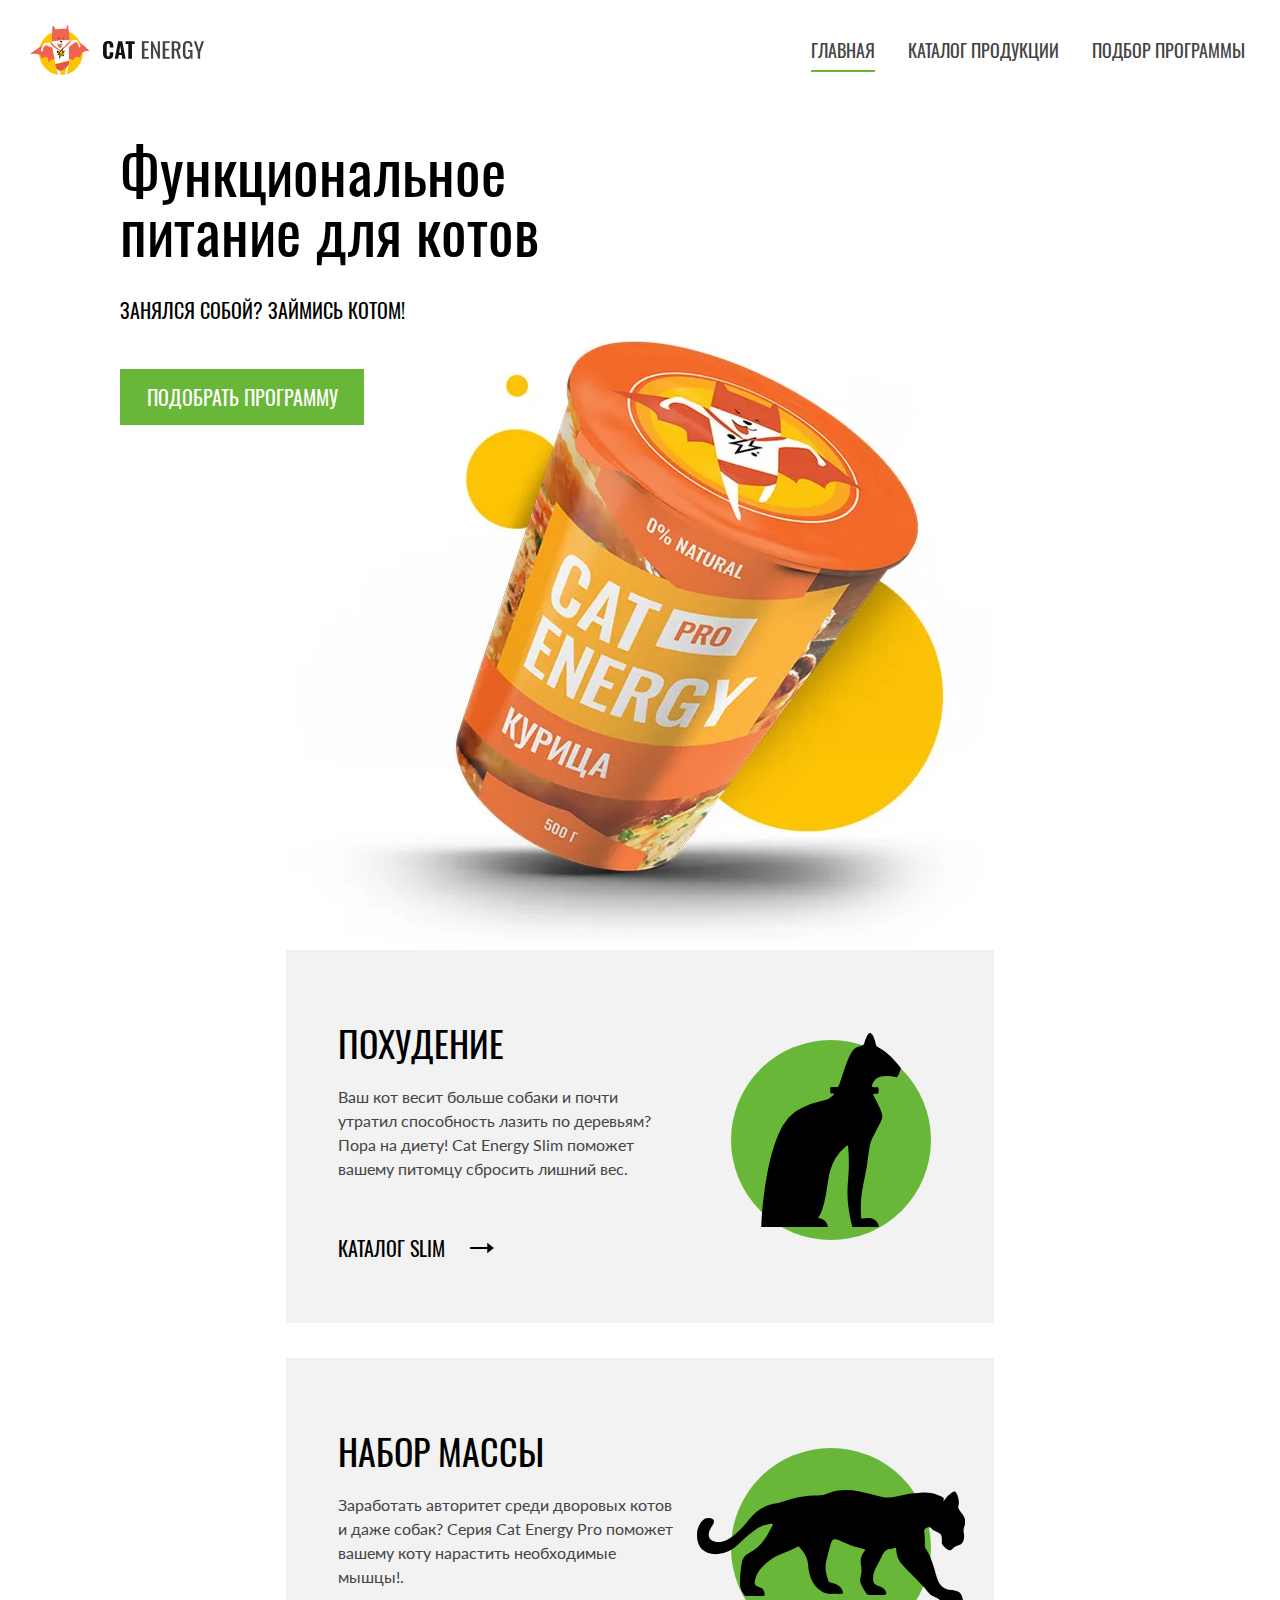
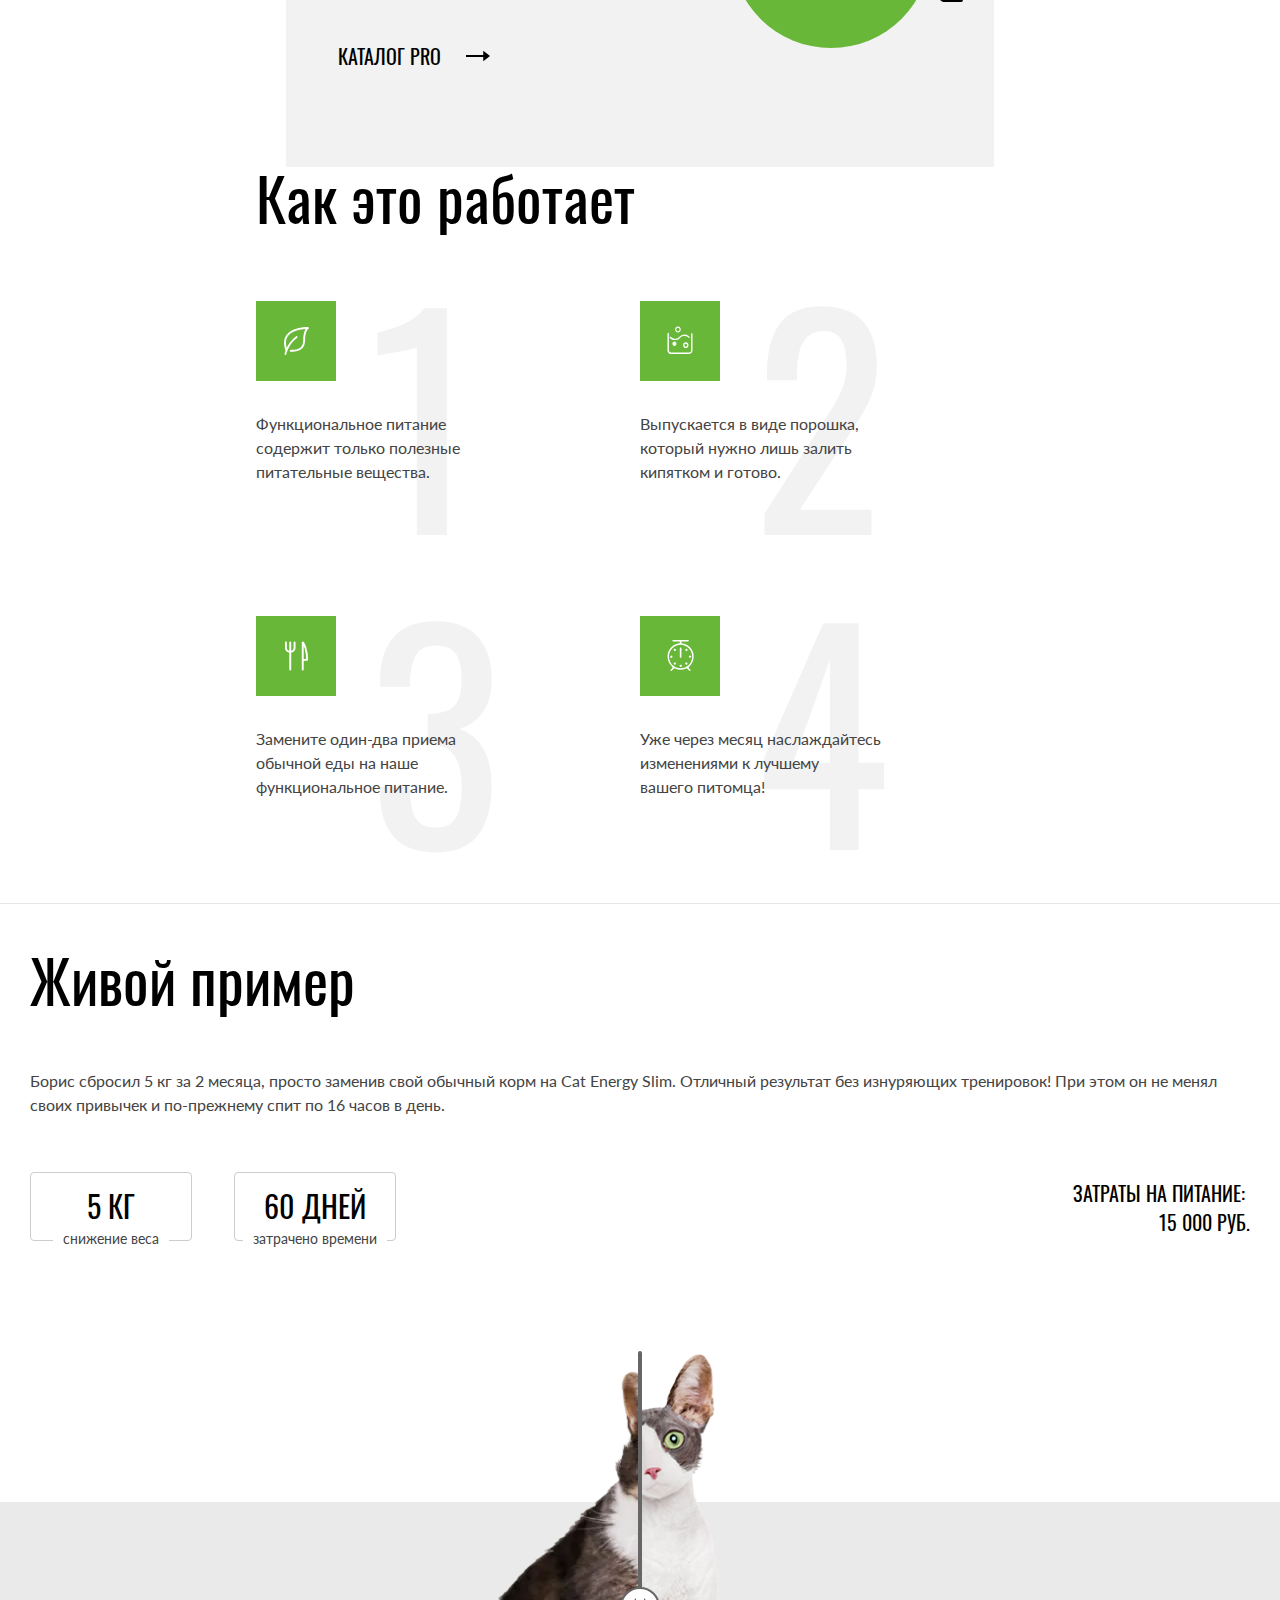
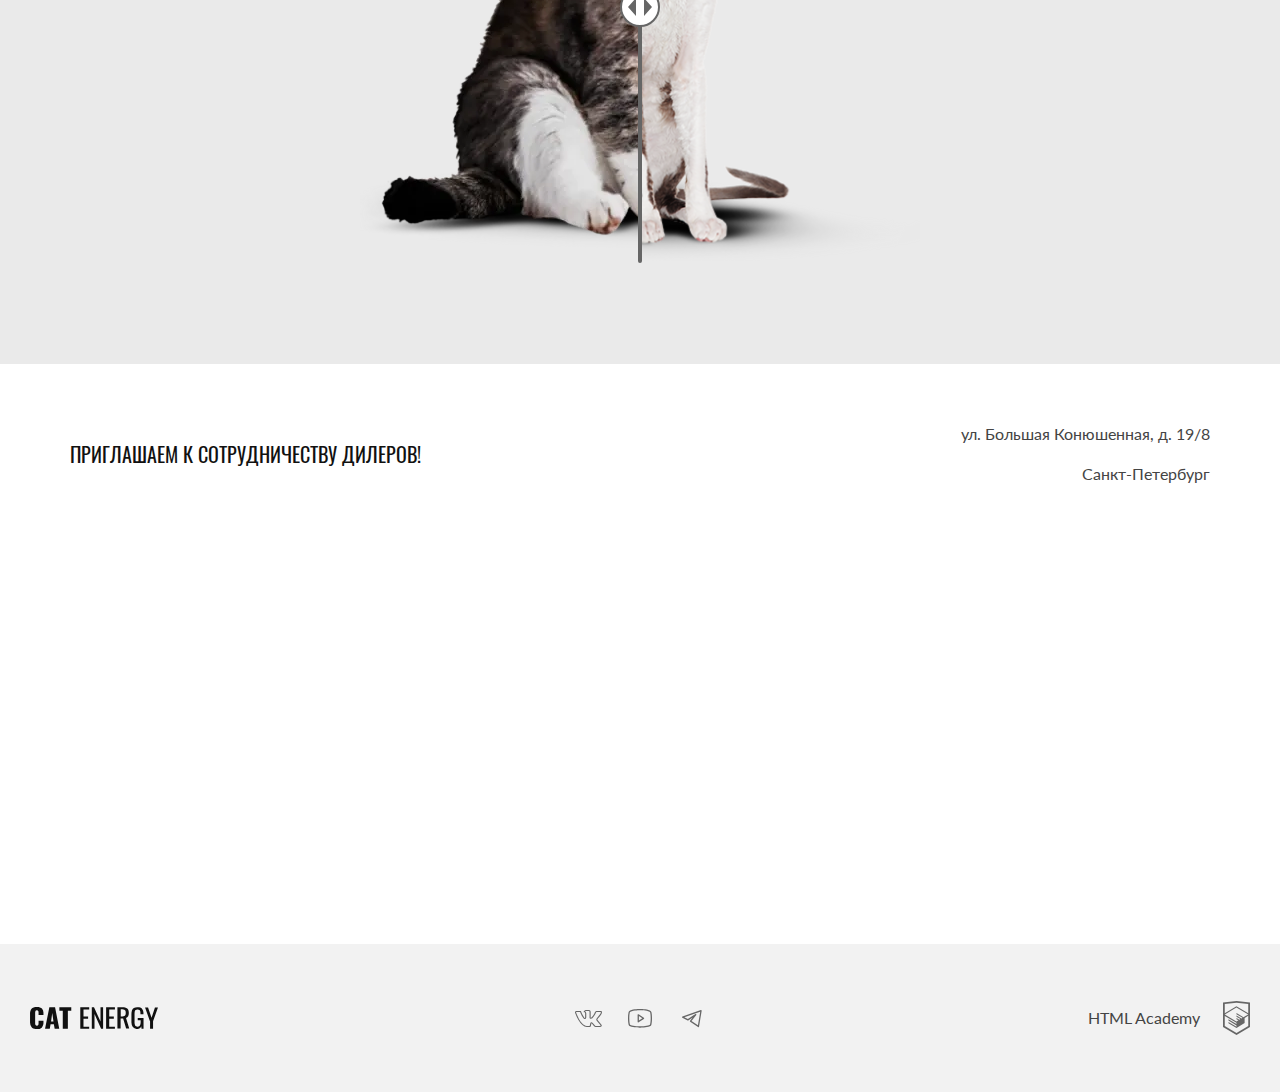
==== commit c3ccb493: "Deploying to gh-pages from @ MariaGuzenko/2223581-cat-energy-31@052c6003f82e7dfa68cdacafe3fc7651b578" ====
--- a/index.html
+++ b/index.html
@@ -1 +1 @@
-<!DOCTYPE html><html class="page" lang="ru"><head><meta charset="UTF-8"><title>Кэт Энерджи</title><meta name="viewport" content="width=device-width,initial-scale=1"><link rel="preload" href="fonts/Lato/Lato-Regular.woff2" as="font" crossorigin="anonymous"><link rel="preload" href="fonts/Oswald/oswaldregular.woff2" as="font" crossorigin="anonymous"><link rel="stylesheet" href="styles/styles.css"><script src="scripts/index.js" defer="defer"></script><link rel="icon" href="favicon.ico"><link rel="icon" type="image/png" sizes="32x32" href="favicons/favicon-32x32.png"><link rel="icon" type="image/svg+xml" href="favicons/32.svg"><link rel="apple-touch-icon" type="image/png" sizes="180x180" href="favicons/apple-icon-180x180.png"><link rel="manifest" href="manifest.webmanifest"></head><body class="page__body"><header class="main-header main-header--index-desktop"><div class="main-header__wrapper"><div class="main-header__mobile-wrapper"><a class="main-header__logo logo" href="index.html"><picture><source type="image/svg+xml" media="(min-width: 1440px)" srcset="images/logo-desktop.svg" width="70" height="59"><source type="image/svg+xml" media="(min-width: 768px)" srcset="images/logo-tablet.svg" width="60" height="50"><img class="logo__image" src="images/logo-mobile.svg" width="33" height="38" alt="Логотип интернет-магазина Cat Energy."></picture><img class="logo__text" src="images/logo-text.svg" width="101" height="18" alt="Текст логотипа Cat Energy."> </a><button class="main-header__navigation-toggle" type="button"><span class="visually-hidden">Открыть меню</span></button></div><nav class="main-header__navigation main-navigation"><ul class="main-navigation__list site-list site-list--index-desktop"><li class="site-list__item"><a class="site-list__link site-list__link--current" href="index.html">Главная</a></li><li class="site-list__item"><a class="site-list__link" href="catalog.html">Каталог продукции</a></li><li class="site-list__item"><a class="site-list__link" href="index.html">Подбор программы</a></li></ul></nav></div></header><main class="main-container"><section class="hero"><div class="hero__wrapper"><h1 class="hero__title">Функциональное<br>питание для котов</h1><p class="hero__slogan">Занялся собой? Займись котом!</p><div class="hero__image-wrapper"><picture><source width="552" height="499" type="image/webp" media="(min-width: 1440px)" srcset="images/index-can-desktop@1x.webp, images/index-can-desktop@2x.webp 2x"><source width="709" height="609" type="image/webp" media="(min-width: 768px)" srcset="images/index-can-tablet@1x.webp, images/index-can-tablet@2x.webp 2x"><source width="280" height="270" type="image/webp" srcset="images/index-can-mobile@1x.webp, images/index-can-mobile@2x.webp 2x"><source width="552" height="499" type="image/png" media="(min-width: 1440px)" srcset="images/index-can-desktop@1x.png, images/index-can-desktop@2x.png 2x"><source width="709" height="609" type="image/png" media="(min-width: 768px)" srcset="images/index-can-tablet@1x.png, images/index-can-tablet@2x.png 2x"><img class="hero__image" src="images/index-can-mobile@1x.png" srcset="images/index-can-mobile@2x.png 2x" alt="Упаковка питания Cat Energy с курицей в виде стакана 500 грамм" width="280" height="270"></picture></div><a class="hero__link button button--hero" href="#">Подобрать программу</a></div></section><section class="feed-program"><div class="feed-program__wrapper"><h2 class="visually-hidden">Польза различных видов питания Cat Energy для вашего кота</h2><ul class="feed-program__list"><li class="feed-program__item benefit benefit--slim"><h3 class="benefit__title">похудение</h3><p class="benefit__description">Ваш кот весит больше собаки и почти утратил способность лазить по деревьям? Пора на диету! Cat Energy Slim поможет вашему питомцу сбросить лишний вес.</p><a class="benefit__link" href="#">каталог slim</a></li><li class="feed-program__item benefit benefit--pro"><h3 class="benefit__title">набор массы</h3><p class="benefit__description">Заработать авторитет среди дворовых котов и даже собак? Серия Cat Energy Pro поможет вашему коту нарастить необходимые мышцы!.</p><a class="benefit__link" href="#">каталог pro</a></li></ul></div></section><section class="advantage"><div class="advantage__wrapper"><h2 class="advantage__title">Как это работает</h2><ol class="advantage__list"><li class="advantage__item advantage__item--first">Функциональное питание содержит только полезные питательные вещества.</li><li class="advantage__item advantage__item--second">Выпускается в виде порошка, который нужно лишь залить кипятком и готово.</li><li class="advantage__item advantage__item--third">Замените один-два приема обычной еды на наше функциональное питание.</li><li class="advantage__item advantage__item--fourth">Уже через месяц наслаждайтесь изменениями к лучшему вашего&nbsp;питомца!</li></ol></div></section><section class="example"><div class="example__wrapper"><div class="example__info"><h2 class="example__title">Живой пример</h2><p class="example__history">Борис сбросил 5 кг за 2 месяца, просто заменив свой обычный корм на Cat Energy Slim. Отличный результат без&nbsp;изнуряющих тренировок! При этом он не менял своих привычек и по-прежнему спит по 16 часов в день.</p><div class="example__results-wrapper"><dl class="example__list result"><div class="result__item"><dt class="result__term">Снижение веса</dt><dd class="result__definition">5 кг</dd></div><div class="result__item"><dt class="result__term">Затрачено времени</dt><dd class="result__definition">60 дней</dd></div></dl><dl class="example__price price"><dt class="price__term">Затраты на питание:&nbsp;</dt><dd class="price__definition">15 000 руб.</dd></dl></div></div><div class="example__slider slider-compare"><picture><source type="image/webp" media="(min-width: 768px)" srcset="images/cat_fat-tablet@1x.webp, images/cat_fat-tablet@2x.webp 2x" width="560" height="512"><source srcset="images/cat_fat-mobile@1x.webp, images/cat_fat-mobile@2x.webp 2x" width="280" height="256" type="image/webp"><source type="image/png" media="(min-width: 768px)" srcset="images/cat_fat-tablet@1x.png, images/cat_fat-tablet@2x.png 2x" width="560" height="512"><img class="slider-compare__image slider-compare__image--before" src="images/cat_fat-mobile@1x.png" srcset="images/cat_fat-mobile@2x.png 2x" width="280" height="256" alt="Живой пример: до"></picture><button class="slider-compare__stick" type="button"><span class="slider-compare__thumb"></span> <span class="visually-hidden">Передвинуть ползунок</span></button><picture><source type="image/png" media="(min-width: 768px)" srcset="images/cat_slim-tablet@1x.png, images/cat_slim-tablet@2x.png 2x" width="560" height="512"><source type="image/webp" media="(min-width: 768px)" srcset="images/cat_slim-tablet@1x.webp, images/cat_slim-tablet@2x.webp 2x" width="560" height="512"><img class="slider-compare__image slider-compare__image--after" src="images/cat_slim-mobile@1x.png" srcset="images/cat_slim-mobile@2x.png 2x" width="280" height="256" alt="Живой пример: после"></picture></div></div></section><section class="location"><div class="location__wrapper"><h2 class="visually-hidden">Контакты</h2><p class="location__slogan">Приглашаем к&nbsp;сотрудничеству дилеров!</p><address class="location__address"><span>ул. Большая Конюшенная, д.&nbsp;19/8</span> <span>Санкт-Петербург</span></address></div><div class="location__map map"><iframe src="https://yandex.ru/map-widget/v1/?lang=ru_RU&amp;scroll=true&amp;source=constructor-api&amp;um=constructor%3Aeb95169d0875b9a592414c2d9ed139062ed1d81b51e6aa3d5452f0941bdab761" title="Карта местоположения" allowfullscreen="true" width="100%" height="100%" style="display: block;"></iframe></div></section></main><footer class="main-footer"><div class="main-footer__wrapper"><a class="main-footer__logo logo" href="index.html"><img class="main-footer__logo-text logo__text" src="images/logo-text-mobile.svg" width="128" height="24" alt="Логотип Cat Energy."></a><h2 class="visually-hidden">Ссылки на соцсети и сайт разработчика.</h2><ul class="main-footer__social social"><li class="social__item"><a class="social__link social__link--vkontakte" href="https://vk.com/htmlacademy"><span class="visually-hidden">Мы в Вконтакте</span></a></li><li class="social__item"><a class="social__link social__link--youtube" href="https://www.youtube.com/user/htmlacademyru"><span class="visually-hidden">Мы в Ютубе</span></a></li><li class="social__item"><a class="social__link social__link--telegram" href="https://t.me/htmlacademy"><span class="visually-hidden">Мы в Телеграме</span></a></li></ul><a class="main-footer__copyright copyright" href="https://htmlacademy.ru/intensive/adaptive"><span class="copyright__text">HTML Academy</span></a></div></footer></body></html>+<!DOCTYPE html><html class="page" lang="ru"><head><meta charset="UTF-8"><title>Кэт Энерджи</title><meta name="viewport" content="width=device-width,initial-scale=1"><link rel="preload" href="fonts/Lato/Lato-Regular.woff2" as="font" crossorigin="anonymous"><link rel="preload" href="fonts/Oswald/oswaldregular.woff2" as="font" crossorigin="anonymous"><link rel="stylesheet" href="styles/styles.css"><script src="scripts/index.js" defer="defer"></script><link rel="icon" href="favicon.ico"><link rel="icon" type="image/png" sizes="32x32" href="favicons/favicon-32x32.png"><link rel="icon" type="image/svg+xml" href="favicons/32.svg"><link rel="apple-touch-icon" type="image/png" sizes="180x180" href="favicons/apple-icon-180x180.png"><link rel="manifest" href="manifest.webmanifest"></head><body class="page__body"><header class="main-header main-header--index-desktop"><div class="main-header__wrapper"><div class="main-header__mobile-wrapper"><a class="main-header__logo logo" href="index.html"><picture><source type="image/svg+xml" media="(min-width: 1440px)" srcset="images/logo-desktop.svg" width="70" height="59"><source type="image/svg+xml" media="(min-width: 768px)" srcset="images/logo-tablet.svg" width="60" height="50"><img class="logo__image" src="images/logo-mobile.svg" width="33" height="38" alt="Логотип интернет-магазина Cat Energy."></picture><img class="logo__text" src="images/logo-text.svg" width="101" height="18" alt="Текст логотипа Cat Energy."> </a><button class="main-header__navigation-toggle" type="button"><span class="visually-hidden">Открыть меню</span></button></div><nav class="main-header__navigation main-navigation"><ul class="main-navigation__list site-list site-list--index-desktop"><li class="site-list__item"><a class="site-list__link site-list__link--current" href="index.html">Главная</a></li><li class="site-list__item"><a class="site-list__link" href="catalog.html">Каталог продукции</a></li><li class="site-list__item"><a class="site-list__link" href="index.html">Подбор программы</a></li></ul></nav></div></header><main class="main-container"><section class="hero"><div class="hero__wrapper"><h1 class="hero__title">Функциональное<br>питание для котов</h1><p class="hero__slogan">Занялся собой? Займись котом!</p><div class="hero__image-wrapper"><picture><source width="552" height="499" type="image/webp" media="(min-width: 1440px)" srcset="images/index-can-desktop@1x.webp, images/index-can-desktop@2x.webp 2x"><source width="709" height="609" type="image/webp" media="(min-width: 768px)" srcset="images/index-can-tablet@1x.webp, images/index-can-tablet@2x.webp 2x"><source width="280" height="270" type="image/webp" srcset="images/index-can-mobile@1x.webp, images/index-can-mobile@2x.webp 2x"><source width="552" height="499" type="image/png" media="(min-width: 1440px)" srcset="images/index-can-desktop@1x.png, images/index-can-desktop@2x.png 2x"><source width="709" height="609" type="image/png" media="(min-width: 768px)" srcset="images/index-can-tablet@1x.png, images/index-can-tablet@2x.png 2x"><img class="hero__image" src="images/index-can-mobile@1x.png" srcset="images/index-can-mobile@2x.png 2x" alt="Упаковка питания Cat Energy с курицей в виде стакана 500 грамм" width="280" height="270"></picture></div><a class="hero__link button button--hero" href="#">Подобрать программу</a></div></section><section class="feed-program"><div class="feed-program__wrapper"><h2 class="visually-hidden">Польза различных видов питания Cat Energy для вашего кота</h2><ul class="feed-program__list"><li class="feed-program__item benefit benefit--slim"><h3 class="benefit__title">похудение</h3><p class="benefit__description">Ваш кот весит больше собаки и почти утратил способность лазить по деревьям? Пора на диету! Cat Energy Slim поможет вашему питомцу сбросить лишний вес.</p><a class="benefit__link" href="#">каталог slim</a></li><li class="feed-program__item benefit benefit--pro"><h3 class="benefit__title">набор массы</h3><p class="benefit__description">Заработать авторитет среди дворовых котов и даже собак? Серия Cat Energy Pro поможет вашему коту нарастить необходимые мышцы!.</p><a class="benefit__link" href="#">каталог pro</a></li></ul></div></section><section class="advantage"><div class="advantage__wrapper"><h2 class="advantage__title">Как это работает</h2><ol class="advantage__list"><li class="advantage__item advantage__item--first">Функциональное питание содержит только полезные питательные вещества.</li><li class="advantage__item advantage__item--second">Выпускается в виде порошка, который нужно лишь залить кипятком и готово.</li><li class="advantage__item advantage__item--third">Замените один-два приема обычной еды на наше функциональное питание.</li><li class="advantage__item advantage__item--fourth">Уже через месяц наслаждайтесь изменениями к лучшему вашего&nbsp;питомца!</li></ol></div></section><section class="example"><div class="example__wrapper"><div class="example__info"><h2 class="example__title">Живой пример</h2><p class="example__history">Борис сбросил 5 кг за 2 месяца, просто заменив свой обычный корм на Cat Energy Slim. Отличный результат без&nbsp;изнуряющих тренировок! При этом он не менял своих привычек и по-прежнему спит по 16 часов в день.</p><div class="example__results-wrapper"><dl class="example__list result"><div class="result__item"><dt class="result__term">Снижение веса</dt><dd class="result__definition">5 кг</dd></div><div class="result__item"><dt class="result__term">Затрачено времени</dt><dd class="result__definition">60 дней</dd></div></dl><dl class="example__price price"><dt class="price__term">Затраты на питание:&nbsp;</dt><dd class="price__definition">15 000 руб.</dd></dl></div></div><div class="example__slider slider-compare"><picture><source type="image/webp" media="(min-width: 768px)" srcset="images/cat_fat-tablet@1x.webp, images/cat_fat-tablet@2x.webp 2x" width="560" height="512"><source srcset="images/cat_fat-mobile@1x.webp, images/cat_fat-mobile@2x.webp 2x" width="280" height="256" type="image/webp"><source type="image/png" media="(min-width: 768px)" srcset="images/cat_fat-tablet@1x.png, images/cat_fat-tablet@2x.png 2x" width="560" height="512"><img class="slider-compare__image slider-compare__image--before" src="images/cat_fat-mobile@1x.png" srcset="images/cat_fat-mobile@2x.png 2x" width="280" height="256" alt="Живой пример: до"></picture><button class="slider-compare__stick" type="button"><span class="slider-compare__thumb"></span> <span class="visually-hidden">Передвинуть ползунок</span></button><picture><source type="image/png" media="(min-width: 768px)" srcset="images/cat_slim-tablet@1x.png, images/cat_slim-tablet@2x.png 2x" width="560" height="512"><source type="image/webp" media="(min-width: 768px)" srcset="images/cat_slim-tablet@1x.webp, images/cat_slim-tablet@2x.webp 2x" width="560" height="512"><img class="slider-compare__image slider-compare__image--after" src="images/cat_slim-mobile@1x.png" srcset="images/cat_slim-mobile@2x.png 2x" width="280" height="256" alt="Живой пример: после"></picture></div></div></section><section class="location location--nojs"><div class="location__wrapper"><h2 class="visually-hidden">Контакты</h2><p class="location__slogan">Приглашаем к&nbsp;сотрудничеству дилеров!</p><address class="location__address"><span>ул. Большая Конюшенная, д.&nbsp;19/8</span> <span>Санкт-Петербург</span></address></div><div class="location__map map"><iframe class="map__google" src="https://www.google.com/maps/embed?pb=!1m18!1m12!1m3!1d1998.6036257198316!2d30.32047247752951!3d59.93871916209334!2m3!1f0!2f0!3f0!3m2!1i1024!2i768!4f13.1!3m3!1m2!1s0x4696310fca145cc1%3A0x42b32648d8238007!2z0JHQvtC70YzRiNCw0Y8g0JrQvtC90Y7RiNC10L3QvdCw0Y8g0YPQuy4sIDE5LzgsINCh0LDQvdC60YIt0J_QtdGC0LXRgNCx0YPRgNCzLCAxOTExODY!5e0!3m2!1sru!2sru!4v1716041414394!5m2!1sru!2sru" width="320" height="362" allowfullscreen loading="lazy" referrerpolicy="no-referrer-when-downgrade" title="Адрес на карте ул. Большая Конюшенная, 19/8, Санкт-Петербург"></iframe></div></section></main><footer class="main-footer"><div class="main-footer__wrapper"><a class="main-footer__logo logo" href="index.html"><img class="main-footer__logo-text logo__text" src="images/logo-text-mobile.svg" width="128" height="24" alt="Логотип Cat Energy."></a><h2 class="visually-hidden">Ссылки на соцсети и сайт разработчика.</h2><ul class="main-footer__social social"><li class="social__item"><a class="social__link social__link--vkontakte" href="https://vk.com/htmlacademy"><span class="visually-hidden">Мы в Вконтакте</span></a></li><li class="social__item"><a class="social__link social__link--youtube" href="https://www.youtube.com/user/htmlacademyru"><span class="visually-hidden">Мы в Ютубе</span></a></li><li class="social__item"><a class="social__link social__link--telegram" href="https://t.me/htmlacademy"><span class="visually-hidden">Мы в Телеграме</span></a></li></ul><a class="main-footer__copyright copyright" href="https://htmlacademy.ru/intensive/adaptive"><span class="copyright__text">HTML Academy</span></a></div></footer></body></html>--- a/styles/styles.css
+++ b/styles/styles.css
@@ -1 +1 @@
-@font-face{font-family:Lato;font-weight:400;font-style:normal;src:url(../fonts/lato/Lato-Regular.woff2)format("woff2"),url(../fonts/lato/Lato-Regular.woff2)format("woff2");font-display:swap}@font-face{font-family:Oswald;font-weight:400;font-style:normal;src:url(../fonts/oswald/oswaldregular.woff2)format("woff2"),url(../fonts/oswald/oswaldregular.woff)format("woff");font-display:swap}*,:after,:before{box-sizing:border-box}.visually-hidden{white-space:nowrap;-webkit-clip-path:inset(100%);clip-path:inset(100%);clip:rect(0 0 0 0);border:0;width:1px;height:1px;margin:-1px;padding:0;position:absolute;overflow:hidden}body{margin:0}img{object-fit:contain;max-width:100%;height:auto}a{text-decoration:none}.button{text-transform:uppercase;color:#fff;text-align:center;cursor:pointer;background-color:#68b738;border:none;padding:10px;font-family:Oswald,Arial,sans-serif;font-size:16px;font-style:normal;font-weight:400;line-height:20px;text-decoration:none}.button:hover{background-color:#5eaa2f}.button:active{color:#ffffff4d;background-color:#5eaa2f}.button--tall{padding:15px;font-size:20px;line-height:26px}.button--secondary{color:#444;background-color:#f2f2f2}.button--secondary:hover,.button--secondary:active{color:inherit;background-color:#ebebeb}@media (width>=768px){.button--hero{padding:15px;font-size:20px;line-height:26px}}.page__body{text-transform:none;color:#444;background-color:#fff;flex-direction:column;min-width:320px;min-height:100vh;margin:0;font-family:Lato,Arial,sans-serif;font-size:14px;font-style:normal;font-weight:400;line-height:18px;display:flex}.main-header__wrapper{width:100%;min-width:320px;max-width:1440px;margin:0 auto}.main-header__mobile-wrapper{flex-wrap:wrap;justify-content:space-between;align-items:center;padding:13px 20px;display:flex}.main-header__navigation-toggle{background-color:inherit;cursor:pointer;background-repeat:no-repeat;border:none;min-width:24px;min-height:24px;padding:0;display:none}.main-header__navigation-toggle:before{content:"";background-color:#000;min-width:24px;min-height:24px;display:block;-webkit-mask-image:url(../icons/stack.svg#navigation-menu);mask-image:url(../icons/stack.svg#navigation-menu);-webkit-mask-position:50%;mask-position:50%;-webkit-mask-size:24px 24px;mask-size:24px 24px;-webkit-mask-repeat:no-repeat;mask-repeat:no-repeat}.main-header__navigation-toggle:hover{opacity:.8}.main-header__navigation-toggle:active{opacity:.6}.main-header__navigation-toggle--open,.main-header__navigation-toggle--close{display:block}.main-header__navigation-toggle--close:before{-webkit-mask-image:url(../icons/stack.svg#navigation-menu-close);mask-image:url(../icons/stack.svg#navigation-menu-close)}.main-header__navigation{background-color:#fff;width:100%}.main-header__navigation--open{position:absolute}.main-header__navigation--close{display:none}@media (width>=768px){.main-header__navigation-toggle{display:none}.main-header__navigation{background-color:#0000;width:max-content;display:contents}.main-header__navigation--open{position:absolute}.main-header__wrapper{flex-wrap:wrap;justify-content:space-between;align-items:center;padding:25px 30px;display:flex}.main-header__mobile-wrapper{align-self:flex-start;padding:0}}@media (width>=1440px){.main-header--index-desktop{position:relative}.main-header--index-desktop:before{content:"";z-index:-1;background-color:#49474b;background-image:linear-gradient(#68b738d9,#68b738d9);width:50%;height:100%;position:absolute;top:0;left:50%}.main-header__wrapper{flex-wrap:nowrap;padding:55px 110px}.main-header__navigation{max-width:500px}}.main-header__nav--close .main-header__item{display:none}.logo{flex-wrap:wrap;align-items:center;gap:56px;text-decoration:none;display:flex}.logo:hover{opacity:.8}.logo:active{opacity:.6}.logo__image{width:33px;height:38px;display:block}.logo__text{width:101px;height:18px;display:block}@media (width>=768px){.logo{gap:13px}.logo__image{width:60px;height:50px}}@media (width>=1440px){.logo{gap:14px}.logo__image{width:70px;height:59px}.logo__text{width:118px;height:21px}}.main-navigation__list{flex-direction:column;margin:0;display:flex}@media (width>=768px){.main-navigation__list{flex-flow:wrap;gap:33px;max-width:450px;margin-right:5px}}@media (width>=1440px){.main-navigation__list{max-width:40vw}}.site-list{text-transform:uppercase;color:inherit;text-align:center;padding:0;font-family:Oswald,Arial,sans-serif;font-size:20px;font-style:normal;font-weight:400;line-height:20px;list-style-type:none}.site-list__link{color:inherit;border-top:1px solid #e6e6e6;padding:23px;text-decoration:none;display:block}.site-list__link:hover{opacity:.6}.site-list__link:active{opacity:.3}@media (width>=768px){.site-list__link{border:none;padding:0;font-size:18px;line-height:24px}.site-list__link--current{position:relative}.site-list__link--current:after{content:"";background-color:#68b738;width:100%;height:2px;position:absolute;bottom:-10px;left:0}}@media (width>=1440px){.site-list--index-desktop{color:#fff}.site-list__link{padding:0;font-size:20px;line-height:30px}.site-list--index-desktop .site-list__link--current:after{background-color:currentColor}}.main-container{flex-grow:1}.hero{text-transform:none;color:#fff;text-align:center;background-color:#fff;background-image:-webkit-linear-gradient(#68b738d9 302px,#fff 302px),-webkit-image-set(url(../images/index-background-mobile@1x.jpg) 1x type("image/jpg"),url(../images/index-background-mobile@2x.jpg) 2x type("image/jpg")),-webkit-linear-gradient(90deg,#4e4e53,#434247 50%);background-image:linear-gradient(#68b738d9 302px,#fff 302px),image-set("../images/index-background-mobile@1x.jpg" 1x type("image/jpg"),"../images/index-background-mobile@2x.jpg" 2x type("image/jpg")),linear-gradient(90deg,#4e4e53,#434247 50%);background-position:50% 0,50% 0;background-repeat:no-repeat;background-size:cover,auto 302px,auto 302px;font-family:Oswald,Arial,sans-serif;font-size:14px;font-style:normal;font-weight:400;line-height:14px}.hero__wrapper{width:100%;min-width:320px;max-width:1440px;margin:0 auto;padding:27px 20px 10px}.hero__title{margin-top:0;margin-bottom:25px;font-size:36px;font-weight:400;line-height:36px}.hero__slogan{text-transform:uppercase;margin-top:0;margin-bottom:29px}.hero__image{width:280px;height:270px;margin:0 auto 3px;display:block}.hero__link{width:280px;margin:0 auto;display:block}@media (width>=768px){.hero{text-transform:none;color:#000;text-align:left;background-image:none;font-family:Oswald,Arial,sans-serif;font-size:20px;font-style:normal;font-weight:400;line-height:20px}.hero__wrapper{grid-template-columns:90px auto;padding:40px 30px 0;display:grid}.hero__title{grid-area:1/2/2/4;max-width:420px;margin-bottom:40px;font-size:60px;line-height:60px}.hero__slogan{grid-area:2/2/3/4;margin-bottom:21px}.hero__image-wrapper{grid-area:3/1/5/4}.hero__image{width:709px;height:609px;margin:0 auto;display:block}.hero__link{grid-area:3/2/4/3;width:244px;margin:28px 0 0}}@media (width>=1440px){.hero{background-color:#0000;position:relative}.hero:before{content:"";z-index:-1;background-color:#49474b;background-image:-webkit-linear-gradient(#68b738d9,#68b738d9),-webkit-image-set(url(../images/index-background-desktop@1x.webp) 1x type("image/webp"),url(../images/index-background-desktop@2x.webp) 2x type("image/webp"),url(../images/index-background-desktop@1x.jpg) 1x type("image/jpg"),url(../images/index-background-desktop@2x.jpg) 2x type("image/jpg")),-webkit-linear-gradient(90deg,#4f4e53,#3e3d42 50%);background-image:linear-gradient(#68b738d9,#68b738d9),image-set("../images/index-background-desktop@1x.webp" 1x type("image/webp"),"../images/index-background-desktop@2x.webp" 2x type("image/webp"),"../images/index-background-desktop@1x.jpg" 1x type("image/jpg"),"../images/index-background-desktop@2x.jpg" 2x type("image/jpg")),linear-gradient(90deg,#4f4e53,#3e3d42 50%);background-position:50%,0 0,50%;background-repeat:no-repeat;background-size:cover,1040px 694px,cover;width:50%;height:100%;min-height:694px;position:absolute;bottom:0;left:50%}.hero__wrapper{grid-template-rows:81px repeat(3,max-content) 132px;grid-template-columns:calc(50% - 163px) 163px 50%;place-items:start;margin-top:-24px;padding:0 190px 50px;display:grid}.hero__title{grid-area:2/1/3/3;margin-bottom:38px;margin-left:0}.hero__slogan{grid-area:3/1/4/3;max-width:290px;margin-bottom:48px;margin-left:0}.hero__image-wrapper{grid-area:1/2/6/4}.hero__image{width:552px;height:499px}.hero__link{grid-area:4/1/5/3;margin:0;position:static}}.feed-program__wrapper{margin-left:auto;margin-right:auto;padding:10px 20px}.feed-program__list{flex-flow:column wrap;justify-content:space-between;align-items:normal;gap:23px;margin:0;padding:0;list-style-type:none;display:flex}@media (width>=768px){.feed-program__wrapper{max-width:768px;padding:0}.feed-program__list{gap:35px;padding-left:30px;padding-right:30px}}@media (width>=1440px){.feed-program__wrapper{max-width:1220px;padding:82px 0 0}.feed-program__list{flex-direction:row;gap:80px;padding:0}}.benefit{background-color:#f2f2f2;padding:30px 20px 22px;position:relative}.benefit:before{content:"";background-color:#68b738;border-radius:50%;width:50px;height:50px;display:block;position:absolute;top:24px;left:20px}.benefit--slim:after{content:"";background-image:url(../icons/stack.svg#benefit-cat-slim);width:36px;height:50px;position:absolute;top:21px;left:27px}.benefit--pro:after{content:"";background-image:url(../icons/stack.svg#benefit-cat-pro);width:67px;height:28px;position:absolute;top:35px;left:13px}.benefit__title{text-transform:uppercase;color:#000;margin-top:0;margin-bottom:29px;padding-left:70px;font-family:Oswald,Arial,sans-serif;font-size:24px;font-style:normal;font-weight:400;line-height:37px}.benefit__description{margin-top:0;margin-bottom:23px;padding-right:13px}.benefit__link{text-transform:uppercase;color:#000;border-top:1px solid #d9d9d9;align-items:center;gap:15px;padding-top:17px;font-family:Oswald,Arial,sans-serif;font-size:16px;font-style:normal;font-weight:400;line-height:16px;text-decoration:none;display:flex}.benefit__link:after{content:"";background-color:#000;flex-shrink:0;width:32px;height:12px;display:block;-webkit-mask-image:url(../icons/stack.svg#right-arrow);mask-image:url(../icons/stack.svg#right-arrow);-webkit-mask-position:0;mask-position:0;-webkit-mask-size:24px 12px;mask-size:24px 12px;-webkit-mask-repeat:no-repeat;mask-repeat:no-repeat}.benefit__link:hover:after{transform-origin:0;transform:scaleX(1.33)}.benefit__link:active{opacity:.3}.benefit__link:active:after{transform-origin:0;transform:scaleX(1.33)}@media (width>=768px){.benefit{padding:75px 52px 60px}.benefit:before{width:200px;height:200px;top:90px;left:auto;right:63px}.benefit--slim:after{width:140px;height:194px;top:83px;left:auto;right:93px}.benefit--pro:after{width:268px;height:112px;top:132px;left:auto;right:29px}.benefit__title{max-width:calc(100% - 250px);margin-top:0;margin-bottom:24px;padding-left:0;font-size:36px;line-height:36px}.benefit__description{border-bottom:none;max-width:350px;margin-bottom:35px;padding-bottom:0;font-size:16px;line-height:24px}.benefit__link{border-top:none;gap:25px;font-size:20px;line-height:30px}}@media (width>=1440px){.benefit{max-width:570px;min-height:374px;padding:77px 61px 55px 52px}.benefit:before{width:100px;height:100px;top:47px;left:52px}.benefit--slim:after{width:70px;height:97px;top:41px;left:67px;right:auto}.benefit--pro:after{width:134px;height:56px;top:67px;left:33px;right:auto}.benefit__title{max-width:-moz-fit-content;max-width:fit-content;margin-bottom:73px;padding-left:162px}.benefit__description{max-width:-moz-fit-content;max-width:fit-content;margin-bottom:27px;padding-right:0}.benefit__link{padding-top:0}}.advantage__wrapper{margin-left:auto;margin-right:auto}.advantage{padding:12px 20px 49px}.advantage__title{text-transform:none;color:#000;margin:0 0 40px;padding:0;font-family:Oswald,Arial,sans-serif;font-size:36px;font-style:normal;font-weight:400;line-height:40px}.advantage__list{color:inherit;counter-reset:list;flex-flow:column wrap;justify-content:space-between;align-items:stretch;gap:20px;margin:0;padding:0;list-style-type:none;display:flex}.advantage__item{flex-flow:row;justify-content:flex-start;align-items:center;gap:20px;display:flex;position:relative}.advantage__item:before{content:"";background-color:#68b738;background-position:50%;background-repeat:no-repeat;flex-shrink:0;width:60px;height:60px;display:block}.advantage__item--first:before{background-image:url(../icons/stack.svg#action-leaf);background-size:30px 32px}.advantage__item--second:before{background-image:url(../icons/stack.svg#action-cook);background-size:26px 29px}.advantage__item--third:before{background-image:url(../icons/stack.svg#action-eat);background-size:25px 30px}.advantage__item--fourth:before{background-image:url(../icons/stack.svg#action-time);background-size:27px 31px}@media (width>=768px){.advantage__wrapper{max-width:768px}.advantage{border-bottom:1px solid #e6e6e6;padding:0 30px 57px}.advantage__title{margin-bottom:42px;font-size:60px;line-height:60px}.advantage__list{flex-flow:wrap;justify-content:flex-start;gap:100px 115px;margin-bottom:47px;font-size:16px;line-height:24px}.advantage__item{flex-wrap:wrap;align-items:flex-end;gap:0;max-width:269px;min-height:215px;padding-right:20px}.advantage__item:before{width:80px;height:80px}.advantage__item:after{z-index:-1;content:counter(list);counter-increment:list;text-transform:none;color:#f2f2f2;font-family:Oswald,Arial,sans-serif;font-size:280px;font-style:normal;font-weight:400;line-height:280px;position:absolute;top:0;left:113px}}@media (width>=1440px){.advantage__wrapper{max-width:1220px;margin:0 auto}.advantage{border:none;padding:71px 0 0}.advantage__list{gap:55px 78px}.advantage__item{width:246px;padding-top:31px;padding-right:0;display:block}.advantage__item:before{width:83px;margin-bottom:31px}.advantage__item:after{left:115px}}.example{background-color:#eaeaea}.example__wrapper{width:100%;min-width:320px;max-width:1440px;margin:0 auto;padding:25px 20px 40px}.example__info{min-width:280px}.example__title{text-transform:none;color:#000;margin-top:0;margin-bottom:40px;font-family:Oswald,Arial,sans-serif;font-size:36px;font-style:normal;font-weight:400;line-height:40px}.example__history{margin-top:0;margin-bottom:20px}.example__results-wrapper{flex-direction:column;justify-content:space-between;align-items:center;gap:20px;margin-bottom:20px;display:flex}.example__list,.example__price{margin:0}.example__slider{width:280px;margin:0 auto}@media (width>=768px){.example{background-color:#fff;background-image:linear-gradient(0deg,#eaeaea 462px,#fff 462px)}.example__wrapper{padding:45px 30px 101px}.example__title{margin-bottom:60px;font-size:60px;line-height:60px}.example__history{margin-bottom:55px;font-size:16px;line-height:24px}.example__results-wrapper{flex-flow:wrap;justify-content:space-between;align-items:center;margin-bottom:96px;display:flex}.example__slider{width:560px;max-height:512px}}@media (width>=1440px){.example{background-color:#fff;background-image:linear-gradient(#fff 174px,#f2f2f2 174px)}.example__wrapper{grid-template-columns:auto 560px;gap:210px;padding:78px 110px 75px;display:grid}.example__info{max-width:436px}.example__title{margin-bottom:146px}.example__description{margin-bottom:57px;font-size:16px;line-height:24px}.example__history{margin-bottom:69px}.example__results-wrapper{flex-direction:column;align-items:flex-start;gap:46px;margin-bottom:0}}.result{flex-wrap:wrap;justify-content:center;gap:29px;display:flex}.result__item{grid-template-rows:repeat(2,1fr);display:grid}.result__term{z-index:1;text-transform:lowercase;text-align:center;background-color:#eaeaea;grid-area:2/1/3/2;place-self:self-end center;width:70%;min-height:24px;padding:0 10px;font-size:12px;line-height:12px}.result__definition{text-transform:uppercase;color:#000;text-align:center;border:1px solid #cdcdcd;border-radius:4px;grid-area:1/1/3/2;min-width:124px;margin:0 0 14px;padding:14px 15px 16px;font-family:Oswald,Arial,sans-serif;font-size:24px;font-style:normal;font-weight:400;line-height:24px}@media (width>=768px){.result{gap:42px}.result__item{min-width:162px;max-width:40%}.result__term{background-color:#fff;width:-moz-fit-content;width:fit-content;max-width:90%;font-size:14px;line-height:16px}.result__definition{min-width:162px;font-size:30px;line-height:37px}}@media (width>=1440px){.result__term{background-color:#f2f2f2}.result__definition{padding-bottom:19px}}.price{text-transform:uppercase;color:#000;flex-wrap:wrap;justify-content:center;font-family:Oswald,Arial,sans-serif;font-size:14px;font-style:normal;font-weight:400;line-height:20px;display:flex}.price__definition{margin:0}@media (width>=768px){.price{flex-direction:column;align-items:flex-end;gap:9px;padding-bottom:13px;font-size:20px;line-height:20px}}@media (width>=1440px){.price{flex-direction:row;align-items:flex-start;gap:62px;padding-bottom:0}}.slider-compare{grid-template-columns:140px auto 140px;display:grid}.slider-compare__image{object-fit:cover;width:280px;height:256px;display:block}.slider-compare__image--before{object-position:left}.slider-compare__image--after{object-position:right}.slider-compare__stick{z-index:1;color:var(--curtain-color,#666);cursor:col-resize;background-color:currentColor;border:none;border-radius:2px;place-items:center;width:4px;height:100%;margin:0 -2px;padding:0;display:grid}.slider-compare__stick:hover,.slider-compare__stick:focus-visible{--curtain-color:#68b738}.slider-compare__stick:active{--curtain-color:#5eaa2f99}.slider-compare__thumb{color:inherit;background-color:#fff;border:2px solid;border-radius:50%;width:40px;height:40px;margin:-18px;display:grid}.slider-compare__thumb:after{content:"";background-color:currentColor;width:100%;height:100%;-webkit-mask-image:url(../icons/stack.svg#slider-compare-button);mask-image:url(../icons/stack.svg#slider-compare-button);-webkit-mask-position:50%;mask-position:50%;-webkit-mask-size:24px 18px;mask-size:24px 18px;-webkit-mask-repeat:no-repeat;mask-repeat:no-repeat}@media (width>=768px){.slider-compare{grid-template-columns:280px auto 280px;display:grid}.slider-compare__image{width:560px;height:512px}}.location--catalog{background-color:#f2f2f2}.location__wrapper{grid-template-columns:1fr 1fr;justify-content:space-between;align-items:center;gap:5px;padding:26px 20px;display:grid}.location__slogan{text-transform:uppercase;color:#111;margin:0;padding-right:5px;font-family:Oswald,Arial,sans-serif;font-size:16px;font-style:normal;font-weight:400;line-height:20px}.location__address{flex-direction:column;font-style:normal;line-height:20px;display:flex}.location__map{background-image:-webkit-image-set(url(../images/map-mobile@2x.webp) 2x type("image/webp"),url(../images/map-mobile@1x.webp) 1x type("image/webp"),url(../images/map-mobile@2x.png) 2x type("image/png"),url(../images/map-mobile@1x.png) 1x type("image/png"));background-image:image-set("../images/map-mobile@2x.webp" 2x type("image/webp"),"../images/map-mobile@1x.webp" 1x type("image/webp"),"../images/map-mobile@2x.png" 2x type("image/png"),"../images/map-mobile@1x.png" 1x type("image/png"));background-position:50%;background-repeat:no-repeat;background-size:cover;border:none;height:362px;overflow:hidden}@media (width>=768px){.location__wrapper{gap:300px;padding:60px 70px}.location__slogan{font-size:20px;line-height:26px}.location__address{text-align:right;gap:20px;font-size:16px}.location__map{background-image:-webkit-image-set(url(../images/map-tablet@2x.webp) 2x type("image/webp"),url(../images/map-tablet@@1x.webp) 1x type("image/webp"),url(../images/map-tablet@@2x.png) 2x type("image/png"),url(../images/map-tablet@@1x.png) 1x type("image/png"));background-image:image-set("../images/map-tablet@2x.webp" 2x type("image/webp"),"../images/map-tablet@@1x.webp" 1x type("image/webp"),"../images/map-tablet@@2x.png" 2x type("image/png"),"../images/map-tablet@@1x.png" 1x type("image/png"));height:400px}}@media (width>=768px) and (width>=1440px){.location{grid-template-rows:95px auto 106px;grid-template-columns:calc(50% - 45px) 45px 50%;display:grid}.location__wrapper{z-index:1;background-color:#fff;grid-area:2/1/3/2;justify-self:end;gap:87px;width:565px;padding:60px 80px}.location__address{text-align:left}.location__map{background-image:-webkit-image-set(url(../images/map@2x.webp) 2x type("image/webp"),url(../images/map@@1x.webp) 1x type("image/webp"),url(../images/map@@2x.png) 2x type("image/png"),url(../images/map@@1x.png) 1x type("image/png"));background-image:image-set("../images/map@2x.webp" 2x type("image/webp"),"../images/map@@1x.webp" 1x type("image/webp"),"../images/map@@2x.png" 2x type("image/png"),"../images/map@@1x.png" 1x type("image/png"));grid-area:1/1/-1/-1}}.decoration-title{background-color:#fff;width:-moz-fit-content;width:fit-content;padding-right:40px;position:relative;box-shadow:-40px 0 #fff}.decoration-title:before{content:"";z-index:-1;background-color:#68b738;width:100vw;height:2px;position:absolute;top:10px;right:0;box-shadow:100vw 0 #68b738}@media (width>=768px){.decoration-title{box-shadow:none;padding-left:40px}.decoration-title:before{top:14px}}@media (width>=1440px){.decoration-title{padding-left:0;box-shadow:-40px 0 #fff}.decoration-title:before{top:18px}}.main-footer{text-transform:none;color:#444;background-color:#f2f2f2;font-family:Lato,Arial,sans-serif;font-size:16px;font-style:normal;font-weight:400;line-height:20px}.main-footer__wrapper{flex-direction:column;gap:20px;width:100%;min-width:320px;max-width:1440px;margin:0 auto;padding:40px 20px;display:flex}.main-footer__logo{align-self:center;display:block}.main-footer__logo-text{width:128px;height:24px}.main-footer__social{margin:0}.main-footer__copyright{display:block}@media (width>=768px){.main-footer__wrapper{flex-flow:wrap;justify-content:space-between;align-items:center;padding:57px 30px}.main-footer__social{max-width:200px;margin-left:34px}}@media (width>=1440px){.main-footer__wrapper{padding:68px 110px}}.social{border-top:1px solid #d9d9d9;border-bottom:1px solid #d9d9d9;flex-wrap:wrap;justify-content:center;gap:15px 24px;padding:19px;list-style-type:none;display:flex}.social__link{min-width:28px;min-height:22px;display:block}.social__link:before{content:"";background-color:#666;width:28px;height:22px;display:block;-webkit-mask-position:50%;mask-position:50%;-webkit-mask-size:28px 22px;mask-size:28px 22px;-webkit-mask-repeat:no-repeat;mask-repeat:no-repeat}.social__link:hover:before,.social__link:focus-visible:before{background-color:#68b738}.social__link:active{opacity:.3}.social__link:active:before{background-color:#68b738}.social__link--telegram:before{-webkit-mask-image:url(../icons/stack.svg#social-telegram);mask-image:url(../icons/stack.svg#social-telegram)}.social__link--vkontakte:before{-webkit-mask-image:url(../icons/stack.svg#social-vkontakte);mask-image:url(../icons/stack.svg#social-vkontakte)}.social__link--youtube:before{-webkit-mask-image:url(../icons/stack.svg#social-youtube);mask-image:url(../icons/stack.svg#social-youtube)}@media (width>=768px){.social{border:none;padding:0}}.copyright{text-transform:none;color:inherit;justify-content:space-between;align-items:center;font-family:Lato,Arial,sans-serif;font-size:16px;font-style:normal;font-weight:400;line-height:20px;text-decoration:none;display:flex}.copyright:after{content:"";background-color:#666;flex-shrink:0;width:27px;height:34px;display:block;-webkit-mask-image:url(../icons/stack.svg#logo-htmlacademy);mask-image:url(../icons/stack.svg#logo-htmlacademy);-webkit-mask-position:50%;mask-position:50%;-webkit-mask-size:27px 34px;mask-size:27px 34px;-webkit-mask-repeat:no-repeat;mask-repeat:no-repeat}.copyright:hover:after,.copyright:focus-visible:after{background-color:#68b738}.copyright:active{opacity:.3}.copyright:active:after{background-color:#68b738}@media (width>=768px){.copyright{gap:23px}}.catalog__wrapper{width:100%;min-width:320px;max-width:1440px;margin:0 auto;padding-top:29px}.catalog__title{text-transform:none;color:#000;margin-top:0;margin-bottom:40px;padding:0 20px;font-family:Oswald,Arial,sans-serif;font-size:36px;font-style:normal;font-weight:400;line-height:36px}.catalog__list{margin:0;padding:0;list-style-type:none}@media (width>=768px){.catalog__wrapper{padding:40px 30px}.catalog__title{margin-bottom:84px;padding:0;font-size:60px;line-height:60px}.catalog__list{grid-template-columns:1fr 1fr;gap:60px;display:grid}}@media (width>=1440px){.catalog__wrapper{padding:19px 110px}.catalog__list{grid-template-columns:repeat(4,1fr);gap:63px 80px}}.card{border-bottom:1px solid #ebebeb;grid-template-columns:140px auto;grid-template-areas:"img title""img settings""button button";align-items:center;padding:19px 20px 24px;display:grid}.card:first-child{border-top:1px solid #ebebeb}.card__link-image{grid-area:img;align-self:start;display:block}.card__link-image:hover{opacity:.8}.card__link-image:active{opacity:.6}.card__image{width:140px;height:107px;display:block}.card__link-title{text-transform:uppercase;color:#222;grid-area:title;max-width:76px;font-family:Oswald,Arial,sans-serif;font-size:16px;font-style:normal;font-weight:400;line-height:20px;text-decoration:none}.card__link-title:hover{opacity:.8}.card__link-title:active{opacity:.6}.card__title{font:inherit;margin:0}.card__settings{grid-area:settings;align-self:center;margin:0;font-size:12px;line-height:16px}.card__set{justify-content:space-between;gap:10px;display:flex}.card__button{grid-area:button;justify-self:stretch;margin-top:18px}.card--show-more{grid-template-areas:"title title""description description""button button";justify-items:center;padding-top:25px}.card--show-more .card__link-title{max-width:-moz-fit-content;max-width:fit-content;padding-top:0}.card--show-more .card__title{text-align:center;background-image:url(../icons/stack.svg#card-plus);background-position:50% 11px;background-repeat:no-repeat;background-size:30px 30px;margin-bottom:8px;padding-top:55px}.card__addition{grid-area:description;margin:0;font-size:12px;line-height:16px}.card--show-more .card__button{margin-top:21px}@media (width>=768px){.card{background-image:linear-gradient(#fff 81px,#f2f2f2 81px);border:none;grid-template-columns:auto;grid-template-areas:"img""title""settings""button";justify-items:center;gap:20px;min-width:324px;padding:11px 37px 40px}.card:first-child{border:none}.card__image{width:200px;height:210px}.card__link-title{text-align:center;max-width:140px;font-size:20px;line-height:24px}.card__button{margin-top:7px}.card__settings{justify-self:stretch;font-size:16px;line-height:20px}.card__set{border-bottom:1px solid #cdcdcd;margin-bottom:6px;padding:0 0 5px}.card__addition{margin:0;font-size:16px;line-height:18px}.card--show-more{background-color:#fff;background-image:none;border:2px solid #f2f2f2;grid-template-areas:"title""description""button";place-items:end center;gap:0;margin-top:80px;padding-top:25px}.card--show-more .card__link-title{max-width:170px}.card--show-more .card__title{background-size:60px 60px;padding-top:115px}.card--show-more .card__addition{text-align:center;align-self:center;max-width:170px}.card--show-more .card__button{margin-top:50px}}@media (width>=1440px){.card{gap:12px;min-width:245px}.card__image{width:169px;height:210px}.card__settings{margin-top:10px}.card__set{padding-bottom:6px}.card__button{margin-top:18px}}.addition__wrapper{width:100%;min-width:320px;max-width:1440px;margin:0 auto;padding:27px 20px 20px}.addition__title{text-transform:none;color:#000;margin:0 0 34px;font-family:Oswald,Arial,sans-serif;font-size:24px;font-style:normal;font-weight:400;line-height:24px}.addition__list{margin:0 0 36px;padding:0;list-style-type:none}@media (width>=768px){.addition__wrapper{padding:32px 30px}.addition__title{margin-bottom:80px;font-size:32px;line-height:32px}.addition__list{margin-bottom:70px}}@media (width>=1440px){.addition__wrapper{padding:52px 110px}.addition__title{margin-bottom:80px;font-size:40px;line-height:40px}.addition__list-wrapper{gap:80px;display:flex}.addition__list{flex-grow:1;margin-bottom:0}.addition__promo{flex-shrink:0;width:245px}}.addition-card{border-bottom:1px solid #cdcdcd;grid-template-areas:"title""properties""button";gap:14px;padding:13px 0 18px;display:grid}.addition-card:first-child{border-top:1px solid #cdcdcd}.addition-card__link-title{text-transform:uppercase;color:#222;grid-area:title;font-family:Oswald,Arial,sans-serif;font-size:16px;font-style:normal;font-weight:400;line-height:16px;text-decoration:none}.addition-card__title{font:inherit;margin:0}.addition-card__properties{grid-area:properties;grid-template-columns:2fr 1fr;row-gap:10px;margin:0;line-height:14px;display:grid}.addition-card__definition{justify-self:end;margin:0}.addition-card__term{margin:0}.addition-card__button{grid-area:button;display:block}@media (width>=768px){.addition-card{grid-template-columns:repeat(2,1fr);grid-template-areas:"title properties""button button";gap:25px;padding:26px 38px 27px}.addition-card__link-title{font-size:20px;line-height:20px}.addition-card__properties{grid-template-columns:auto auto;justify-content:end;gap:10px 50px;font-size:16px;line-height:20px}.addition-card__term{justify-self:end}}@media (width>=1440px){.addition-card{grid-template-columns:auto 285px 244px;grid-template-areas:"title properties button";align-items:baseline;gap:40px;padding:15px 0 16px}.addition-card__properties{grid-template-columns:135px 45px;justify-items:start;gap:10px 105px}.addition-card__term,.addition-card__definition{justify-self:start}}.promo{color:#fff;background-color:#68b738;background-image:-webkit-linear-gradient(#68b738d9,#68b738d9),-webkit-image-set(url(../images/image-gift-mobile@1x.jpg) 1x type("image/jpg"),url(../images/image-gift-mobile@2x.jpg) 2x type("image/jpg"));background-image:linear-gradient(#68b738d9,#68b738d9),image-set("../images/image-gift-mobile@1x.jpg" 1x type("image/jpg"),"../images/image-gift-mobile@2x.jpg" 2x type("image/jpg"));background-position:50%;background-repeat:no-repeat;background-size:cover,auto;min-height:288px;padding:59px 60px 20px}.promo__slogan{text-align:center;flex-direction:column;align-items:center;gap:46px;margin:0;font-size:16px;line-height:20px;display:flex}.promo__slogan:before{content:"";background-image:url(../icons/stack.svg#promo-gift);background-position:top;background-repeat:no-repeat;background-size:100%;flex-shrink:0;width:78px;height:80px;display:block}@media (width>=768px){.promo{background-image:-webkit-linear-gradient(#68b738d9,#68b738d9),-webkit-image-set(url(../images/image-gift-tablet@1x.jpg) 1x type("image/jpg"),url(../images/image-gift-tablet@2x.jpg) 2x type("image/jpg"));background-image:linear-gradient(#68b738d9,#68b738d9),image-set("../images/image-gift-tablet@1x.jpg" 1x type("image/jpg"),"../images/image-gift-tablet@2x.jpg" 2x type("image/jpg"));min-height:200px;padding:57px 125px 60px 77px}.promo__slogan{text-align:left;flex-direction:row;gap:264px}.promo__slogan:before{width:80px;height:83px}}@media (width>=1440px){.promo{background-image:-webkit-linear-gradient(#68b738d9,#68b738d9),-webkit-image-set(url(../images/image-gift-desktop@1x.webp) 1x type("image/webp"),url(../images/image-gift-desktop@2x.webp) 2x type("image/webp"),url(../images/image-gift-desktop@1x.jpg) 1x type("image/jpg"),url(../images/image-gift-desktop@2x.jpg) 2x type("image/jpg"));background-image:linear-gradient(#68b738d9,#68b738d9),image-set("../images/image-gift-desktop@1x.webp" 1x type("image/webp"),"../images/image-gift-desktop@2x.webp" 2x type("image/webp"),"../images/image-gift-desktop@1x.jpg" 1x type("image/jpg"),"../images/image-gift-desktop@2x.jpg" 2x type("image/jpg"));background-position:top;min-height:200px;padding:55px 42px 43px}.promo__slogan{text-align:center;flex-direction:column;gap:46px}}.subscribe{font-family:Oswald,Arial,sans-serif}.subscribe__wrapper{width:100%;min-width:320px;max-width:1440px;margin:0 auto;padding:20px 20px 40px}.subscribe__title{text-transform:none;color:#000;margin-top:0;margin-bottom:32px;font-family:inherit;font-size:24px;font-style:normal;font-weight:400;line-height:24px}.subscribe__slogan{text-transform:none;color:#000;text-align:center;margin-top:0;margin-bottom:24px;font-family:inherit;font-size:16px;font-style:normal;font-weight:400;line-height:24px}@media (width>=768px){.subscribe__wrapper{padding:48px 30px 80px}.subscribe__title{margin-bottom:67px;font-size:32px;line-height:32px}.subscribe__slogan{text-align:center;width:640px;margin:0 auto 23px;font-size:24px;line-height:32px}.subscribe__form{margin:0 38px}}@media (width>=1440px){.subscribe__wrapper{padding:44px 110px 104px}.subscribe__title{margin-bottom:72px;font-size:40px;line-height:40px}.subscribe__slogan{width:-moz-fit-content;width:fit-content}.subscribe__form{margin:0 234px}}.form{flex-direction:column;font-family:Oswald,Arial,sans-serif;display:flex}.form--subscribe{gap:16px}.form__title{text-transform:none;color:#000;margin-bottom:35px;font-family:inherit;font-size:24px;font-style:normal;font-weight:400;line-height:26px}.form__part{border:none;margin:0;padding:0;display:grid}.form__slogan{text-transform:uppercase;color:#000;margin-bottom:39px;font-family:inherit;font-size:14px;font-style:normal;font-weight:400;line-height:18px}.form__label{text-transform:uppercase;color:#444;font-family:inherit;font-size:16px;font-style:normal;font-weight:400;line-height:18px}.form__input{text-transform:uppercase;color:inherit;border:1px solid #cdcdcd;padding:12px;font-family:inherit;font-size:16px;font-style:normal;font-weight:400;line-height:18px}.form__input:hover{border-color:#cdcdcd}.form__input:focus{outline:2px solid #444}.form__input--subscribe{font-size:20px;line-height:30px}.form__input:user-invalid{border:2px solid #ff8282}.form__note{color:#000;text-align:center;font-family:Lato,Arial,sans-serif;line-height:16px}@media (width>=768px){.form--subscribe{flex-direction:row;gap:10px 0}.form__input{flex-grow:1}.form__button{flex-shrink:0;width:256px}}+@font-face{font-family:Lato;font-weight:400;font-style:normal;src:url(../fonts/lato/Lato-Regular.woff2)format("woff2"),url(../fonts/lato/Lato-Regular.woff2)format("woff2");font-display:swap}@font-face{font-family:Oswald;font-weight:400;font-style:normal;src:url(../fonts/oswald/oswaldregular.woff2)format("woff2"),url(../fonts/oswald/oswaldregular.woff)format("woff");font-display:swap}*,:after,:before{box-sizing:border-box}.visually-hidden{white-space:nowrap;-webkit-clip-path:inset(100%);clip-path:inset(100%);clip:rect(0 0 0 0);border:0;width:1px;height:1px;margin:-1px;padding:0;position:absolute;overflow:hidden}body{margin:0}img{object-fit:contain;max-width:100%;height:auto}a{text-decoration:none}.button{text-transform:uppercase;color:#fff;text-align:center;cursor:pointer;background-color:#68b738;border:none;padding:10px;font-family:Oswald,Arial,sans-serif;font-size:16px;font-style:normal;font-weight:400;line-height:20px;text-decoration:none}.button:hover{background-color:#5eaa2f}.button:active{color:#ffffff4d;background-color:#5eaa2f}.button--tall{padding:15px;font-size:20px;line-height:26px}.button--secondary{color:#444;background-color:#f2f2f2}.button--secondary:hover,.button--secondary:active{color:inherit;background-color:#ebebeb}@media (width>=768px){.button--hero{padding:15px;font-size:20px;line-height:26px}}.page__body{text-transform:none;color:#444;background-color:#fff;flex-direction:column;min-width:320px;min-height:100vh;margin:0;font-family:Lato,Arial,sans-serif;font-size:14px;font-style:normal;font-weight:400;line-height:18px;display:flex}.main-header__wrapper{width:100%;min-width:320px;max-width:1440px;margin:0 auto}.main-header__mobile-wrapper{flex-wrap:wrap;justify-content:space-between;align-items:center;padding:13px 20px;display:flex}.main-header__navigation-toggle{background-color:inherit;cursor:pointer;background-repeat:no-repeat;border:none;min-width:24px;min-height:24px;padding:0;display:none}.main-header__navigation-toggle:before{content:"";background-color:#000;min-width:24px;min-height:24px;display:block;-webkit-mask-image:url(../icons/stack.svg#navigation-menu);mask-image:url(../icons/stack.svg#navigation-menu);-webkit-mask-position:50%;mask-position:50%;-webkit-mask-size:24px 24px;mask-size:24px 24px;-webkit-mask-repeat:no-repeat;mask-repeat:no-repeat}.main-header__navigation-toggle:hover{opacity:.8}.main-header__navigation-toggle:active{opacity:.6}.main-header__navigation-toggle--open,.main-header__navigation-toggle--close{display:block}.main-header__navigation-toggle--close:before{-webkit-mask-image:url(../icons/stack.svg#navigation-menu-close);mask-image:url(../icons/stack.svg#navigation-menu-close)}.main-header__navigation{background-color:#fff;width:100%}.main-header__navigation--open{position:absolute}.main-header__navigation--close{display:none}@media (width>=768px){.main-header__navigation-toggle{display:none}.main-header__navigation{background-color:#0000;width:max-content;display:contents}.main-header__navigation--open{position:absolute}.main-header__wrapper{flex-wrap:wrap;justify-content:space-between;align-items:center;padding:25px 30px;display:flex}.main-header__mobile-wrapper{align-self:flex-start;padding:0}}@media (width>=1440px){.main-header--index-desktop{position:relative}.main-header--index-desktop:before{content:"";z-index:-1;background-color:#49474b;background-image:linear-gradient(#68b738d9,#68b738d9);width:50%;height:100%;position:absolute;top:0;left:50%}.main-header__wrapper{flex-wrap:nowrap;padding:55px 110px}.main-header__navigation{max-width:500px}}.main-header__nav--close .main-header__item{display:none}.logo{flex-wrap:wrap;align-items:center;gap:56px;text-decoration:none;display:flex}.logo:hover{opacity:.8}.logo:active{opacity:.6}.logo__image{width:33px;height:38px;display:block}.logo__text{width:101px;height:18px;display:block}@media (width>=768px){.logo{gap:13px}.logo__image{width:60px;height:50px}}@media (width>=1440px){.logo{gap:14px}.logo__image{width:70px;height:59px}.logo__text{width:118px;height:21px}}.main-navigation__list{flex-direction:column;margin:0;display:flex}@media (width>=768px){.main-navigation__list{flex-flow:wrap;gap:33px;max-width:450px;margin-right:5px}}@media (width>=1440px){.main-navigation__list{max-width:40vw}}.site-list{text-transform:uppercase;color:inherit;text-align:center;padding:0;font-family:Oswald,Arial,sans-serif;font-size:20px;font-style:normal;font-weight:400;line-height:20px;list-style-type:none}.site-list__link{color:inherit;border-top:1px solid #e6e6e6;padding:23px;text-decoration:none;display:block}.site-list__link:hover{opacity:.6}.site-list__link:active{opacity:.3}@media (width>=768px){.site-list__link{border:none;padding:0;font-size:18px;line-height:24px}.site-list__link--current{position:relative}.site-list__link--current:after{content:"";background-color:#68b738;width:100%;height:2px;position:absolute;bottom:-10px;left:0}}@media (width>=1440px){.site-list--index-desktop{color:#fff}.site-list__link{padding:0;font-size:20px;line-height:30px}.site-list--index-desktop .site-list__link--current:after{background-color:currentColor}}.main-container{flex-grow:1}.hero{text-transform:none;color:#fff;text-align:center;background-color:#fff;background-image:-webkit-linear-gradient(#68b738d9 302px,#fff 302px),-webkit-image-set(url(../images/index-background-mobile@1x.jpg) 1x type("image/jpg"),url(../images/index-background-mobile@2x.jpg) 2x type("image/jpg")),-webkit-linear-gradient(90deg,#4e4e53,#434247 50%);background-image:linear-gradient(#68b738d9 302px,#fff 302px),image-set("../images/index-background-mobile@1x.jpg" 1x type("image/jpg"),"../images/index-background-mobile@2x.jpg" 2x type("image/jpg")),linear-gradient(90deg,#4e4e53,#434247 50%);background-position:50% 0,50% 0;background-repeat:no-repeat;background-size:cover,auto 302px,auto 302px;font-family:Oswald,Arial,sans-serif;font-size:14px;font-style:normal;font-weight:400;line-height:14px}.hero__wrapper{width:100%;min-width:320px;max-width:1440px;margin:0 auto;padding:27px 20px 10px}.hero__title{margin-top:0;margin-bottom:25px;font-size:36px;font-weight:400;line-height:36px}.hero__slogan{text-transform:uppercase;margin-top:0;margin-bottom:29px}.hero__image{width:280px;height:270px;margin:0 auto 3px;display:block}.hero__link{width:280px;margin:0 auto;display:block}@media (width>=768px){.hero{text-transform:none;color:#000;text-align:left;background-image:none;font-family:Oswald,Arial,sans-serif;font-size:20px;font-style:normal;font-weight:400;line-height:20px}.hero__wrapper{grid-template-columns:90px auto;padding:40px 30px 0;display:grid}.hero__title{grid-area:1/2/2/4;max-width:420px;margin-bottom:40px;font-size:60px;line-height:60px}.hero__slogan{grid-area:2/2/3/4;margin-bottom:21px}.hero__image-wrapper{grid-area:3/1/5/4}.hero__image{width:709px;height:609px;margin:0 auto;display:block}.hero__link{grid-area:3/2/4/3;width:244px;margin:28px 0 0}}@media (width>=1440px){.hero{background-color:#0000;position:relative}.hero:before{content:"";z-index:-1;background-color:#49474b;background-image:-webkit-linear-gradient(#68b738d9,#68b738d9),-webkit-image-set(url(../images/index-background-desktop@1x.webp) 1x type("image/webp"),url(../images/index-background-desktop@2x.webp) 2x type("image/webp"),url(../images/index-background-desktop@1x.jpg) 1x type("image/jpg"),url(../images/index-background-desktop@2x.jpg) 2x type("image/jpg")),-webkit-linear-gradient(90deg,#4f4e53,#3e3d42 50%);background-image:linear-gradient(#68b738d9,#68b738d9),image-set("../images/index-background-desktop@1x.webp" 1x type("image/webp"),"../images/index-background-desktop@2x.webp" 2x type("image/webp"),"../images/index-background-desktop@1x.jpg" 1x type("image/jpg"),"../images/index-background-desktop@2x.jpg" 2x type("image/jpg")),linear-gradient(90deg,#4f4e53,#3e3d42 50%);background-position:50%,0 0,50%;background-repeat:no-repeat;background-size:cover,1040px 694px,cover;width:50%;height:100%;min-height:694px;position:absolute;bottom:0;left:50%}.hero__wrapper{grid-template-rows:81px repeat(3,max-content) 132px;grid-template-columns:calc(50% - 163px) 163px 50%;place-items:start;margin-top:-24px;padding:0 190px 50px;display:grid}.hero__title{grid-area:2/1/3/3;margin-bottom:38px;margin-left:0}.hero__slogan{grid-area:3/1/4/3;max-width:290px;margin-bottom:48px;margin-left:0}.hero__image-wrapper{grid-area:1/2/6/4}.hero__image{width:552px;height:499px}.hero__link{grid-area:4/1/5/3;margin:0;position:static}}.feed-program__wrapper{margin-left:auto;margin-right:auto;padding:10px 20px}.feed-program__list{flex-flow:column wrap;justify-content:space-between;align-items:normal;gap:23px;margin:0;padding:0;list-style-type:none;display:flex}@media (width>=768px){.feed-program__wrapper{max-width:768px;padding:0}.feed-program__list{gap:35px;padding-left:30px;padding-right:30px}}@media (width>=1440px){.feed-program__wrapper{max-width:1220px;padding:82px 0 0}.feed-program__list{flex-direction:row;gap:80px;padding:0}}.benefit{background-color:#f2f2f2;padding:30px 20px 22px;position:relative}.benefit:before{content:"";background-color:#68b738;border-radius:50%;width:50px;height:50px;display:block;position:absolute;top:24px;left:20px}.benefit--slim:after{content:"";background-image:url(../icons/stack.svg#benefit-cat-slim);width:36px;height:50px;position:absolute;top:21px;left:27px}.benefit--pro:after{content:"";background-image:url(../icons/stack.svg#benefit-cat-pro);width:67px;height:28px;position:absolute;top:35px;left:13px}.benefit__title{text-transform:uppercase;color:#000;margin-top:0;margin-bottom:29px;padding-left:70px;font-family:Oswald,Arial,sans-serif;font-size:24px;font-style:normal;font-weight:400;line-height:37px}.benefit__description{margin-top:0;margin-bottom:23px;padding-right:13px}.benefit__link{text-transform:uppercase;color:#000;border-top:1px solid #d9d9d9;align-items:center;gap:15px;padding-top:17px;font-family:Oswald,Arial,sans-serif;font-size:16px;font-style:normal;font-weight:400;line-height:16px;text-decoration:none;display:flex}.benefit__link:after{content:"";background-color:#000;flex-shrink:0;width:32px;height:12px;display:block;-webkit-mask-image:url(../icons/stack.svg#right-arrow);mask-image:url(../icons/stack.svg#right-arrow);-webkit-mask-position:0;mask-position:0;-webkit-mask-size:24px 12px;mask-size:24px 12px;-webkit-mask-repeat:no-repeat;mask-repeat:no-repeat}.benefit__link:hover:after{transform-origin:0;transform:scaleX(1.33)}.benefit__link:active{opacity:.3}.benefit__link:active:after{transform-origin:0;transform:scaleX(1.33)}@media (width>=768px){.benefit{padding:75px 52px 60px}.benefit:before{width:200px;height:200px;top:90px;left:auto;right:63px}.benefit--slim:after{width:140px;height:194px;top:83px;left:auto;right:93px}.benefit--pro:after{width:268px;height:112px;top:132px;left:auto;right:29px}.benefit__title{max-width:calc(100% - 250px);margin-top:0;margin-bottom:24px;padding-left:0;font-size:36px;line-height:36px}.benefit__description{border-bottom:none;max-width:350px;margin-bottom:35px;padding-bottom:0;font-size:16px;line-height:24px}.benefit__link{border-top:none;gap:25px;font-size:20px;line-height:30px}}@media (width>=1440px){.benefit{max-width:570px;min-height:374px;padding:77px 61px 55px 52px}.benefit:before{width:100px;height:100px;top:47px;left:52px}.benefit--slim:after{width:70px;height:97px;top:41px;left:67px;right:auto}.benefit--pro:after{width:134px;height:56px;top:67px;left:33px;right:auto}.benefit__title{max-width:-moz-fit-content;max-width:fit-content;margin-bottom:73px;padding-left:162px}.benefit__description{max-width:-moz-fit-content;max-width:fit-content;margin-bottom:27px;padding-right:0}.benefit__link{padding-top:0}}.advantage__wrapper{margin-left:auto;margin-right:auto}.advantage{padding:12px 20px 49px}.advantage__title{text-transform:none;color:#000;margin:0 0 40px;padding:0;font-family:Oswald,Arial,sans-serif;font-size:36px;font-style:normal;font-weight:400;line-height:40px}.advantage__list{color:inherit;counter-reset:list;flex-flow:column wrap;justify-content:space-between;align-items:stretch;gap:20px;margin:0;padding:0;list-style-type:none;display:flex}.advantage__item{flex-flow:row;justify-content:flex-start;align-items:center;gap:20px;display:flex;position:relative}.advantage__item:before{content:"";background-color:#68b738;background-position:50%;background-repeat:no-repeat;flex-shrink:0;width:60px;height:60px;display:block}.advantage__item--first:before{background-image:url(../icons/stack.svg#action-leaf);background-size:30px 32px}.advantage__item--second:before{background-image:url(../icons/stack.svg#action-cook);background-size:26px 29px}.advantage__item--third:before{background-image:url(../icons/stack.svg#action-eat);background-size:25px 30px}.advantage__item--fourth:before{background-image:url(../icons/stack.svg#action-time);background-size:27px 31px}@media (width>=768px){.advantage__wrapper{max-width:768px}.advantage{border-bottom:1px solid #e6e6e6;padding:0 30px 57px}.advantage__title{margin-bottom:42px;font-size:60px;line-height:60px}.advantage__list{flex-flow:wrap;justify-content:flex-start;gap:100px 115px;margin-bottom:47px;font-size:16px;line-height:24px}.advantage__item{flex-wrap:wrap;align-items:flex-end;gap:0;max-width:269px;min-height:215px;padding-right:20px}.advantage__item:before{width:80px;height:80px}.advantage__item:after{z-index:-1;content:counter(list);counter-increment:list;text-transform:none;color:#f2f2f2;font-family:Oswald,Arial,sans-serif;font-size:280px;font-style:normal;font-weight:400;line-height:280px;position:absolute;top:0;left:113px}}@media (width>=1440px){.advantage__wrapper{max-width:1220px;margin:0 auto}.advantage{border:none;padding:71px 0 0}.advantage__list{gap:55px 78px}.advantage__item{width:246px;padding-top:31px;padding-right:0;display:block}.advantage__item:before{width:83px;margin-bottom:31px}.advantage__item:after{left:115px}}.example{background-color:#eaeaea}.example__wrapper{width:100%;min-width:320px;max-width:1440px;margin:0 auto;padding:25px 20px 40px}.example__info{min-width:280px}.example__title{text-transform:none;color:#000;margin-top:0;margin-bottom:40px;font-family:Oswald,Arial,sans-serif;font-size:36px;font-style:normal;font-weight:400;line-height:40px}.example__history{margin-top:0;margin-bottom:20px}.example__results-wrapper{flex-direction:column;justify-content:space-between;align-items:center;gap:20px;margin-bottom:20px;display:flex}.example__list,.example__price{margin:0}.example__slider{width:280px;margin:0 auto}@media (width>=768px){.example{background-color:#fff;background-image:linear-gradient(0deg,#eaeaea 462px,#fff 462px)}.example__wrapper{padding:45px 30px 101px}.example__title{margin-bottom:60px;font-size:60px;line-height:60px}.example__history{margin-bottom:55px;font-size:16px;line-height:24px}.example__results-wrapper{flex-flow:wrap;justify-content:space-between;align-items:center;margin-bottom:96px;display:flex}.example__slider{width:560px;max-height:512px}}@media (width>=1440px){.example{background-color:#fff;background-image:linear-gradient(#fff 174px,#f2f2f2 174px)}.example__wrapper{grid-template-columns:auto 560px;gap:210px;padding:78px 110px 75px;display:grid}.example__info{max-width:436px}.example__title{margin-bottom:146px}.example__description{margin-bottom:57px;font-size:16px;line-height:24px}.example__history{margin-bottom:69px}.example__results-wrapper{flex-direction:column;align-items:flex-start;gap:46px;margin-bottom:0}}.result{flex-wrap:wrap;justify-content:center;gap:29px;display:flex}.result__item{grid-template-rows:repeat(2,1fr);display:grid}.result__term{z-index:1;text-transform:lowercase;text-align:center;background-color:#eaeaea;grid-area:2/1/3/2;place-self:self-end center;width:70%;min-height:24px;padding:0 10px;font-size:12px;line-height:12px}.result__definition{text-transform:uppercase;color:#000;text-align:center;border:1px solid #cdcdcd;border-radius:4px;grid-area:1/1/3/2;min-width:124px;margin:0 0 14px;padding:14px 15px 16px;font-family:Oswald,Arial,sans-serif;font-size:24px;font-style:normal;font-weight:400;line-height:24px}@media (width>=768px){.result{gap:42px}.result__item{min-width:162px;max-width:40%}.result__term{background-color:#fff;width:-moz-fit-content;width:fit-content;max-width:90%;font-size:14px;line-height:16px}.result__definition{min-width:162px;font-size:30px;line-height:37px}}@media (width>=1440px){.result__term{background-color:#f2f2f2}.result__definition{padding-bottom:19px}}.price{text-transform:uppercase;color:#000;flex-wrap:wrap;justify-content:center;font-family:Oswald,Arial,sans-serif;font-size:14px;font-style:normal;font-weight:400;line-height:20px;display:flex}.price__definition{margin:0}@media (width>=768px){.price{flex-direction:column;align-items:flex-end;gap:9px;padding-bottom:13px;font-size:20px;line-height:20px}}@media (width>=1440px){.price{flex-direction:row;align-items:flex-start;gap:62px;padding-bottom:0}}.slider-compare{grid-template-columns:140px auto 140px;display:grid}.slider-compare__image{object-fit:cover;width:280px;height:256px;display:block}.slider-compare__image--before{object-position:left}.slider-compare__image--after{object-position:right}.slider-compare__stick{z-index:1;color:var(--curtain-color,#666);cursor:col-resize;background-color:currentColor;border:none;border-radius:2px;place-items:center;width:4px;height:100%;margin:0 -2px;padding:0;display:grid}.slider-compare__stick:hover,.slider-compare__stick:focus-visible{--curtain-color:#68b738}.slider-compare__stick:active{--curtain-color:#5eaa2f99}.slider-compare__thumb{color:inherit;background-color:#fff;border:2px solid;border-radius:50%;width:40px;height:40px;margin:-18px;display:grid}.slider-compare__thumb:after{content:"";background-color:currentColor;width:100%;height:100%;-webkit-mask-image:url(../icons/stack.svg#slider-compare-button);mask-image:url(../icons/stack.svg#slider-compare-button);-webkit-mask-position:50%;mask-position:50%;-webkit-mask-size:24px 18px;mask-size:24px 18px;-webkit-mask-repeat:no-repeat;mask-repeat:no-repeat}@media (width>=768px){.slider-compare{grid-template-columns:280px auto 280px;display:grid}.slider-compare__image{width:560px;height:512px}}.location--catalog{background-color:#f2f2f2}.location__wrapper{grid-template-columns:1fr 1fr;justify-content:space-between;align-items:center;gap:5px;padding:26px 20px;display:grid}.location__slogan{text-transform:uppercase;color:#111;margin:0;padding-right:5px;font-family:Oswald,Arial,sans-serif;font-size:16px;font-style:normal;font-weight:400;line-height:20px}.location__address{flex-direction:column;font-style:normal;line-height:20px;display:flex}.location__map{min-height:362px}@media (width>=768px){.location__wrapper{gap:300px;padding:60px 70px}.location__slogan{font-size:20px;line-height:26px}.location__address{text-align:right;gap:20px;font-size:16px}.location__map{min-height:400px}}@media (width>=768px) and (width>=1440px){.location{grid-template-rows:95px auto 106px;grid-template-columns:calc(50% - 45px) 45px 50%;display:grid}.location__wrapper{z-index:1;background-color:#fff;grid-area:2/1/3/2;justify-self:end;gap:87px;width:565px;padding:60px 80px}.location__address{text-align:left}.location__map{grid-area:1/1/-1/-1}}.map{background-image:-webkit-image-set(url(../images/map-mobile@2x.webp) 2x type("image/webp"),url(../images/map-mobile@1x.webp) 1x type("image/webp"),url(../images/map-mobile@2x.png) 2x type("image/png"),url(../images/map-mobile@1x.png) 1x type("image/png"));background-image:image-set("../images/map-mobile@2x.webp" 2x type("image/webp"),"../images/map-mobile@1x.webp" 1x type("image/webp"),"../images/map-mobile@2x.png" 2x type("image/png"),"../images/map-mobile@1x.png" 1x type("image/png"));background-repeat:no-repeat;background-size:cover;overflow:hidden}@media (width>=768px){.map{background-image:-webkit-image-set(url(../images/map-tablet@2x.webp) 2x type("image/webp"),url(../images/map-tablet@@1x.webp) 1x type("image/webp"),url(../images/map-tablet@@2x.png) 2x type("image/png"),url(../images/map-tablet@@1x.png) 1x type("image/png"));background-image:image-set("../images/map-tablet@2x.webp" 2x type("image/webp"),"../images/map-tablet@@1x.webp" 1x type("image/webp"),"../images/map-tablet@@2x.png" 2x type("image/png"),"../images/map-tablet@@1x.png" 1x type("image/png"))}}@media (width>=1440px){.map{background-image:-webkit-image-set(url(../images/map@2x.webp) 2x type("image/webp"),url(../images/map@@1x.webp) 1x type("image/webp"),url(../images/map@@2x.png) 2x type("image/png"),url(../images/map@@1x.png) 1x type("image/png"));background-image:image-set("../images/map@2x.webp" 2x type("image/webp"),"../images/map@@1x.webp" 1x type("image/webp"),"../images/map@@2x.png" 2x type("image/png"),"../images/map@@1x.png" 1x type("image/png"))}}.map__google{border:none;width:100%;display:block}@media (width>=768px){.map__google{min-height:400px}}.decoration-title{background-color:#fff;width:-moz-fit-content;width:fit-content;padding-right:40px;position:relative;box-shadow:-40px 0 #fff}.decoration-title:before{content:"";z-index:-1;background-color:#68b738;width:100vw;height:2px;position:absolute;top:10px;right:0;box-shadow:100vw 0 #68b738}@media (width>=768px){.decoration-title{box-shadow:none;padding-left:40px}.decoration-title:before{top:14px}}@media (width>=1440px){.decoration-title{padding-left:0;box-shadow:-40px 0 #fff}.decoration-title:before{top:18px}}.main-footer{text-transform:none;color:#444;background-color:#f2f2f2;font-family:Lato,Arial,sans-serif;font-size:16px;font-style:normal;font-weight:400;line-height:20px}.main-footer__wrapper{flex-direction:column;gap:20px;width:100%;min-width:320px;max-width:1440px;margin:0 auto;padding:40px 20px;display:flex}.main-footer__logo{align-self:center;display:block}.main-footer__logo-text{width:128px;height:24px}.main-footer__social{margin:0}.main-footer__copyright{display:block}@media (width>=768px){.main-footer__wrapper{flex-flow:wrap;justify-content:space-between;align-items:center;padding:57px 30px}.main-footer__social{max-width:200px;margin-left:34px}}@media (width>=1440px){.main-footer__wrapper{padding:68px 110px}}.social{border-top:1px solid #d9d9d9;border-bottom:1px solid #d9d9d9;flex-wrap:wrap;justify-content:center;gap:15px 24px;padding:19px;list-style-type:none;display:flex}.social__link{min-width:28px;min-height:22px;display:block}.social__link:before{content:"";background-color:#666;width:28px;height:22px;display:block;-webkit-mask-position:50%;mask-position:50%;-webkit-mask-size:28px 22px;mask-size:28px 22px;-webkit-mask-repeat:no-repeat;mask-repeat:no-repeat}.social__link:hover:before,.social__link:focus-visible:before{background-color:#68b738}.social__link:active{opacity:.3}.social__link:active:before{background-color:#68b738}.social__link--telegram:before{-webkit-mask-image:url(../icons/stack.svg#social-telegram);mask-image:url(../icons/stack.svg#social-telegram)}.social__link--vkontakte:before{-webkit-mask-image:url(../icons/stack.svg#social-vkontakte);mask-image:url(../icons/stack.svg#social-vkontakte)}.social__link--youtube:before{-webkit-mask-image:url(../icons/stack.svg#social-youtube);mask-image:url(../icons/stack.svg#social-youtube)}@media (width>=768px){.social{border:none;padding:0}}.copyright{text-transform:none;color:inherit;justify-content:space-between;align-items:center;font-family:Lato,Arial,sans-serif;font-size:16px;font-style:normal;font-weight:400;line-height:20px;text-decoration:none;display:flex}.copyright:after{content:"";background-color:#666;flex-shrink:0;width:27px;height:34px;display:block;-webkit-mask-image:url(../icons/stack.svg#logo-htmlacademy);mask-image:url(../icons/stack.svg#logo-htmlacademy);-webkit-mask-position:50%;mask-position:50%;-webkit-mask-size:27px 34px;mask-size:27px 34px;-webkit-mask-repeat:no-repeat;mask-repeat:no-repeat}.copyright:hover:after,.copyright:focus-visible:after{background-color:#68b738}.copyright:active{opacity:.3}.copyright:active:after{background-color:#68b738}@media (width>=768px){.copyright{gap:23px}}.catalog__wrapper{width:100%;min-width:320px;max-width:1440px;margin:0 auto;padding-top:29px}.catalog__title{text-transform:none;color:#000;margin-top:0;margin-bottom:40px;padding:0 20px;font-family:Oswald,Arial,sans-serif;font-size:36px;font-style:normal;font-weight:400;line-height:36px}.catalog__list{margin:0;padding:0;list-style-type:none}@media (width>=768px){.catalog__wrapper{padding:40px 30px}.catalog__title{margin-bottom:84px;padding:0;font-size:60px;line-height:60px}.catalog__list{grid-template-columns:1fr 1fr;gap:60px;display:grid}}@media (width>=1440px){.catalog__wrapper{padding:19px 110px}.catalog__list{grid-template-columns:repeat(4,1fr);gap:63px 80px}}.card{border-bottom:1px solid #ebebeb;grid-template-columns:140px auto;grid-template-areas:"img title""img settings""button button";align-items:center;padding:19px 20px 24px;display:grid}.card:first-child{border-top:1px solid #ebebeb}.card__link-image{grid-area:img;align-self:start;display:block}.card__link-image:hover{opacity:.8}.card__link-image:active{opacity:.6}.card__image{width:140px;height:107px;display:block}.card__link-title{text-transform:uppercase;color:#222;grid-area:title;max-width:76px;font-family:Oswald,Arial,sans-serif;font-size:16px;font-style:normal;font-weight:400;line-height:20px;text-decoration:none}.card__link-title:hover{opacity:.8}.card__link-title:active{opacity:.6}.card__title{font:inherit;margin:0}.card__settings{grid-area:settings;align-self:center;margin:0;font-size:12px;line-height:16px}.card__set{justify-content:space-between;gap:10px;display:flex}.card__button{grid-area:button;justify-self:stretch;margin-top:18px}.card--show-more{grid-template-areas:"title title""description description""button button";justify-items:center;padding-top:25px}.card--show-more .card__link-title{max-width:-moz-fit-content;max-width:fit-content;padding-top:0}.card--show-more .card__title{text-align:center;background-image:url(../icons/stack.svg#card-plus);background-position:50% 11px;background-repeat:no-repeat;background-size:30px 30px;margin-bottom:8px;padding-top:55px}.card__addition{grid-area:description;margin:0;font-size:12px;line-height:16px}.card--show-more .card__button{margin-top:21px}@media (width>=768px){.card{background-image:linear-gradient(#fff 81px,#f2f2f2 81px);border:none;grid-template-columns:auto;grid-template-areas:"img""title""settings""button";justify-items:center;gap:20px;min-width:324px;padding:11px 37px 40px}.card:first-child{border:none}.card__image{width:200px;height:210px}.card__link-title{text-align:center;max-width:140px;font-size:20px;line-height:24px}.card__button{margin-top:7px}.card__settings{justify-self:stretch;font-size:16px;line-height:20px}.card__set{border-bottom:1px solid #cdcdcd;margin-bottom:6px;padding:0 0 5px}.card__addition{margin:0;font-size:16px;line-height:18px}.card--show-more{background-color:#fff;background-image:none;border:2px solid #f2f2f2;grid-template-areas:"title""description""button";place-items:end center;gap:0;margin-top:80px;padding-top:25px}.card--show-more .card__link-title{max-width:170px}.card--show-more .card__title{background-size:60px 60px;padding-top:115px}.card--show-more .card__addition{text-align:center;align-self:center;max-width:170px}.card--show-more .card__button{margin-top:50px}}@media (width>=1440px){.card{gap:12px;min-width:245px}.card__image{width:169px;height:210px}.card__settings{margin-top:10px}.card__set{padding-bottom:6px}.card__button{margin-top:18px}}.addition__wrapper{width:100%;min-width:320px;max-width:1440px;margin:0 auto;padding:27px 20px 20px}.addition__title{text-transform:none;color:#000;margin:0 0 34px;font-family:Oswald,Arial,sans-serif;font-size:24px;font-style:normal;font-weight:400;line-height:24px}.addition__list{margin:0 0 36px;padding:0;list-style-type:none}@media (width>=768px){.addition__wrapper{padding:32px 30px}.addition__title{margin-bottom:80px;font-size:32px;line-height:32px}.addition__list{margin-bottom:70px}}@media (width>=1440px){.addition__wrapper{padding:52px 110px}.addition__title{margin-bottom:80px;font-size:40px;line-height:40px}.addition__list-wrapper{gap:80px;display:flex}.addition__list{flex-grow:1;margin-bottom:0}.addition__promo{flex-shrink:0;width:245px}}.addition-card{border-bottom:1px solid #cdcdcd;grid-template-areas:"title""properties""button";gap:14px;padding:13px 0 18px;display:grid}.addition-card:first-child{border-top:1px solid #cdcdcd}.addition-card__link-title{text-transform:uppercase;color:#222;grid-area:title;font-family:Oswald,Arial,sans-serif;font-size:16px;font-style:normal;font-weight:400;line-height:16px;text-decoration:none}.addition-card__title{font:inherit;margin:0}.addition-card__properties{grid-area:properties;grid-template-columns:2fr 1fr;row-gap:10px;margin:0;line-height:14px;display:grid}.addition-card__definition{justify-self:end;margin:0}.addition-card__term{margin:0}.addition-card__button{grid-area:button;display:block}@media (width>=768px){.addition-card{grid-template-columns:repeat(2,1fr);grid-template-areas:"title properties""button button";gap:25px;padding:26px 38px 27px}.addition-card__link-title{font-size:20px;line-height:20px}.addition-card__properties{grid-template-columns:auto auto;justify-content:end;gap:10px 50px;font-size:16px;line-height:20px}.addition-card__term{justify-self:end}}@media (width>=1440px){.addition-card{grid-template-columns:auto 285px 244px;grid-template-areas:"title properties button";align-items:baseline;gap:40px;padding:15px 0 16px}.addition-card__properties{grid-template-columns:135px 45px;justify-items:start;gap:10px 105px}.addition-card__term,.addition-card__definition{justify-self:start}}.promo{color:#fff;background-color:#68b738;background-image:-webkit-linear-gradient(#68b738d9,#68b738d9),-webkit-image-set(url(../images/image-gift-mobile@1x.jpg) 1x type("image/jpg"),url(../images/image-gift-mobile@2x.jpg) 2x type("image/jpg"));background-image:linear-gradient(#68b738d9,#68b738d9),image-set("../images/image-gift-mobile@1x.jpg" 1x type("image/jpg"),"../images/image-gift-mobile@2x.jpg" 2x type("image/jpg"));background-position:50%;background-repeat:no-repeat;background-size:cover,auto;min-height:288px;padding:59px 60px 20px}.promo__slogan{text-align:center;flex-direction:column;align-items:center;gap:46px;margin:0;font-size:16px;line-height:20px;display:flex}.promo__slogan:before{content:"";background-image:url(../icons/stack.svg#promo-gift);background-position:top;background-repeat:no-repeat;background-size:100%;flex-shrink:0;width:78px;height:80px;display:block}@media (width>=768px){.promo{background-image:-webkit-linear-gradient(#68b738d9,#68b738d9),-webkit-image-set(url(../images/image-gift-tablet@1x.jpg) 1x type("image/jpg"),url(../images/image-gift-tablet@2x.jpg) 2x type("image/jpg"));background-image:linear-gradient(#68b738d9,#68b738d9),image-set("../images/image-gift-tablet@1x.jpg" 1x type("image/jpg"),"../images/image-gift-tablet@2x.jpg" 2x type("image/jpg"));min-height:200px;padding:57px 125px 60px 77px}.promo__slogan{text-align:left;flex-direction:row;gap:264px}.promo__slogan:before{width:80px;height:83px}}@media (width>=1440px){.promo{background-image:-webkit-linear-gradient(#68b738d9,#68b738d9),-webkit-image-set(url(../images/image-gift-desktop@1x.webp) 1x type("image/webp"),url(../images/image-gift-desktop@2x.webp) 2x type("image/webp"),url(../images/image-gift-desktop@1x.jpg) 1x type("image/jpg"),url(../images/image-gift-desktop@2x.jpg) 2x type("image/jpg"));background-image:linear-gradient(#68b738d9,#68b738d9),image-set("../images/image-gift-desktop@1x.webp" 1x type("image/webp"),"../images/image-gift-desktop@2x.webp" 2x type("image/webp"),"../images/image-gift-desktop@1x.jpg" 1x type("image/jpg"),"../images/image-gift-desktop@2x.jpg" 2x type("image/jpg"));background-position:top;min-height:200px;padding:55px 42px 43px}.promo__slogan{text-align:center;flex-direction:column;gap:46px}}.subscribe{font-family:Oswald,Arial,sans-serif}.subscribe__wrapper{width:100%;min-width:320px;max-width:1440px;margin:0 auto;padding:20px 20px 40px}.subscribe__title{text-transform:none;color:#000;margin-top:0;margin-bottom:32px;font-family:inherit;font-size:24px;font-style:normal;font-weight:400;line-height:24px}.subscribe__slogan{text-transform:none;color:#000;text-align:center;margin-top:0;margin-bottom:24px;font-family:inherit;font-size:16px;font-style:normal;font-weight:400;line-height:24px}@media (width>=768px){.subscribe__wrapper{padding:48px 30px 80px}.subscribe__title{margin-bottom:67px;font-size:32px;line-height:32px}.subscribe__slogan{text-align:center;width:640px;margin:0 auto 23px;font-size:24px;line-height:32px}.subscribe__form{margin:0 38px}}@media (width>=1440px){.subscribe__wrapper{padding:44px 110px 104px}.subscribe__title{margin-bottom:72px;font-size:40px;line-height:40px}.subscribe__slogan{width:-moz-fit-content;width:fit-content}.subscribe__form{margin:0 234px}}.form{flex-direction:column;font-family:Oswald,Arial,sans-serif;display:flex}.form--subscribe{gap:16px}.form__title{text-transform:none;color:#000;margin-bottom:35px;font-family:inherit;font-size:24px;font-style:normal;font-weight:400;line-height:26px}.form__part{border:none;margin:0;padding:0;display:grid}.form__slogan{text-transform:uppercase;color:#000;margin-bottom:39px;font-family:inherit;font-size:14px;font-style:normal;font-weight:400;line-height:18px}.form__label{text-transform:uppercase;color:#444;font-family:inherit;font-size:16px;font-style:normal;font-weight:400;line-height:18px}.form__input{text-transform:uppercase;color:inherit;border:1px solid #cdcdcd;padding:12px;font-family:inherit;font-size:16px;font-style:normal;font-weight:400;line-height:18px}.form__input:hover{border-color:#cdcdcd}.form__input:focus{outline:2px solid #444}.form__input--subscribe{font-size:20px;line-height:30px}.form__input:user-invalid{border:2px solid #ff8282}.form__note{color:#000;text-align:center;font-family:Lato,Arial,sans-serif;line-height:16px}@media (width>=768px){.form--subscribe{flex-direction:row;gap:10px 0}.form__input{flex-grow:1}.form__button{flex-shrink:0;width:256px}}